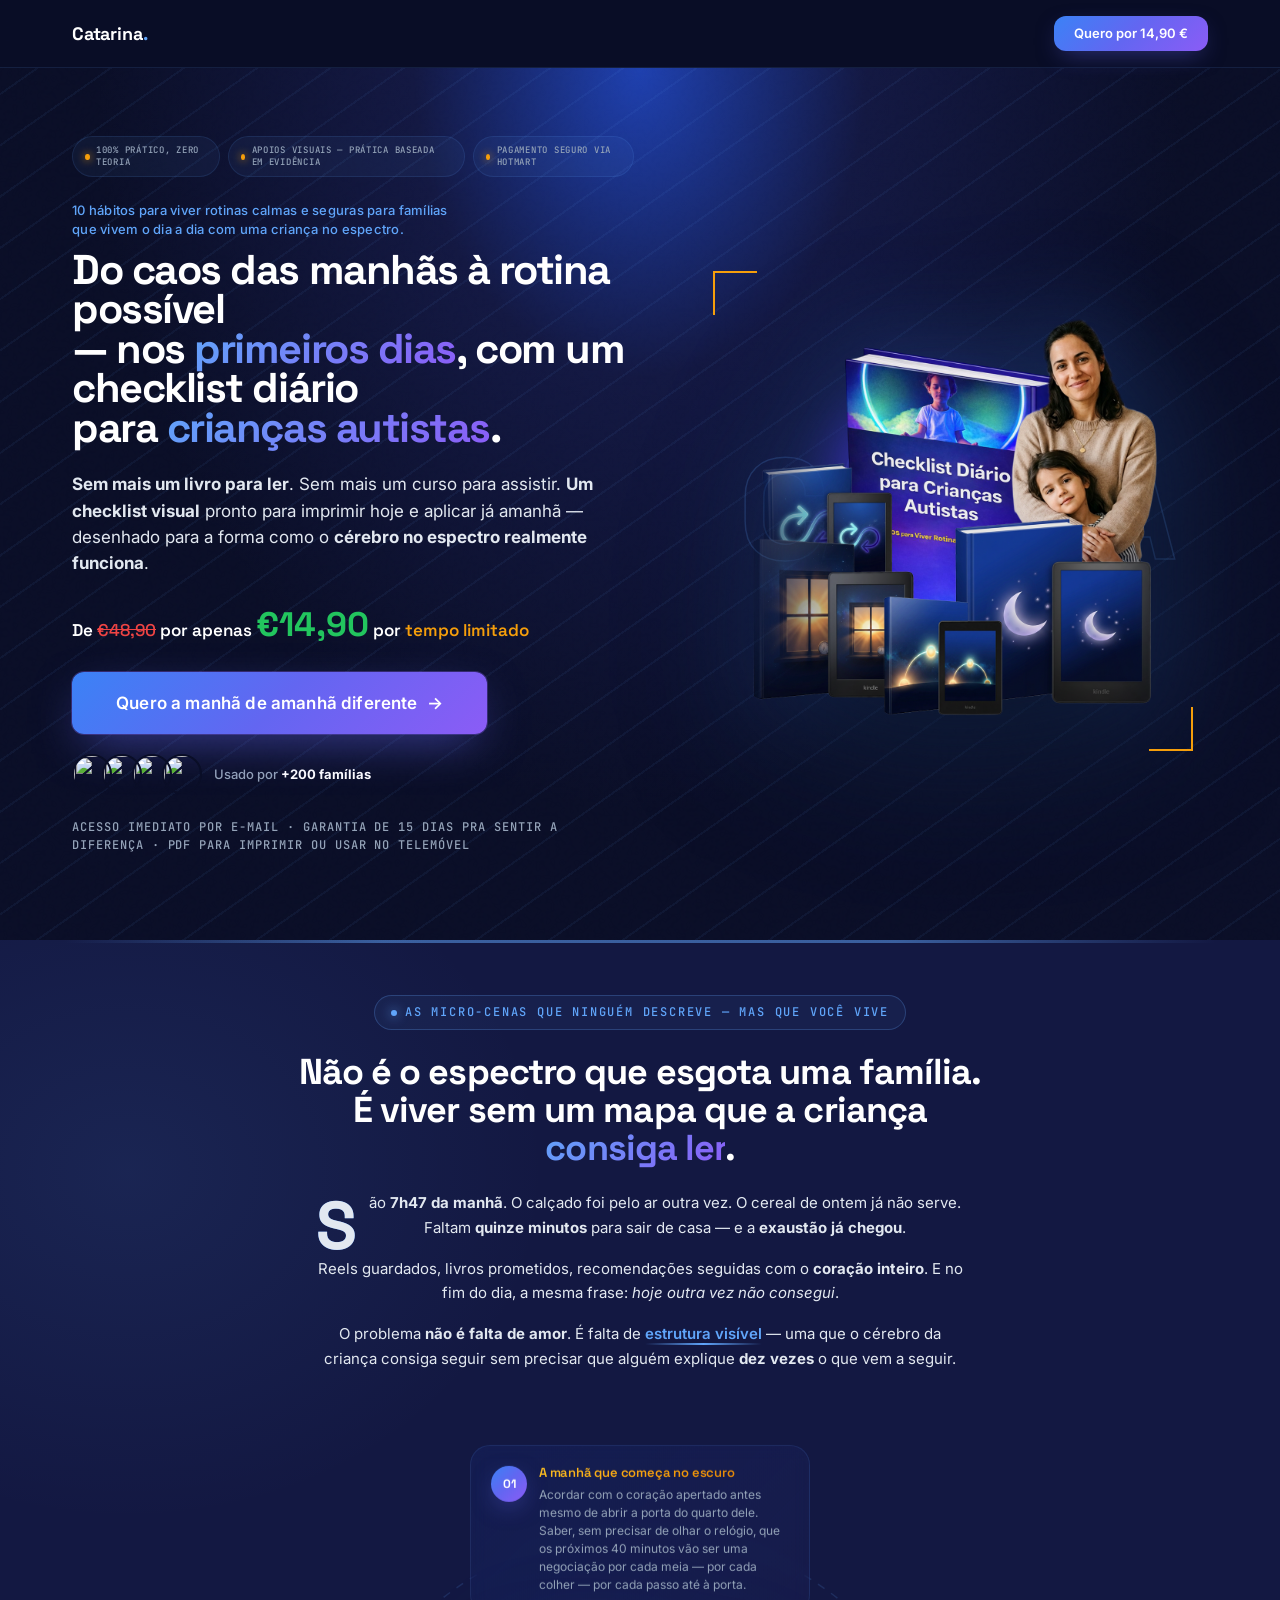
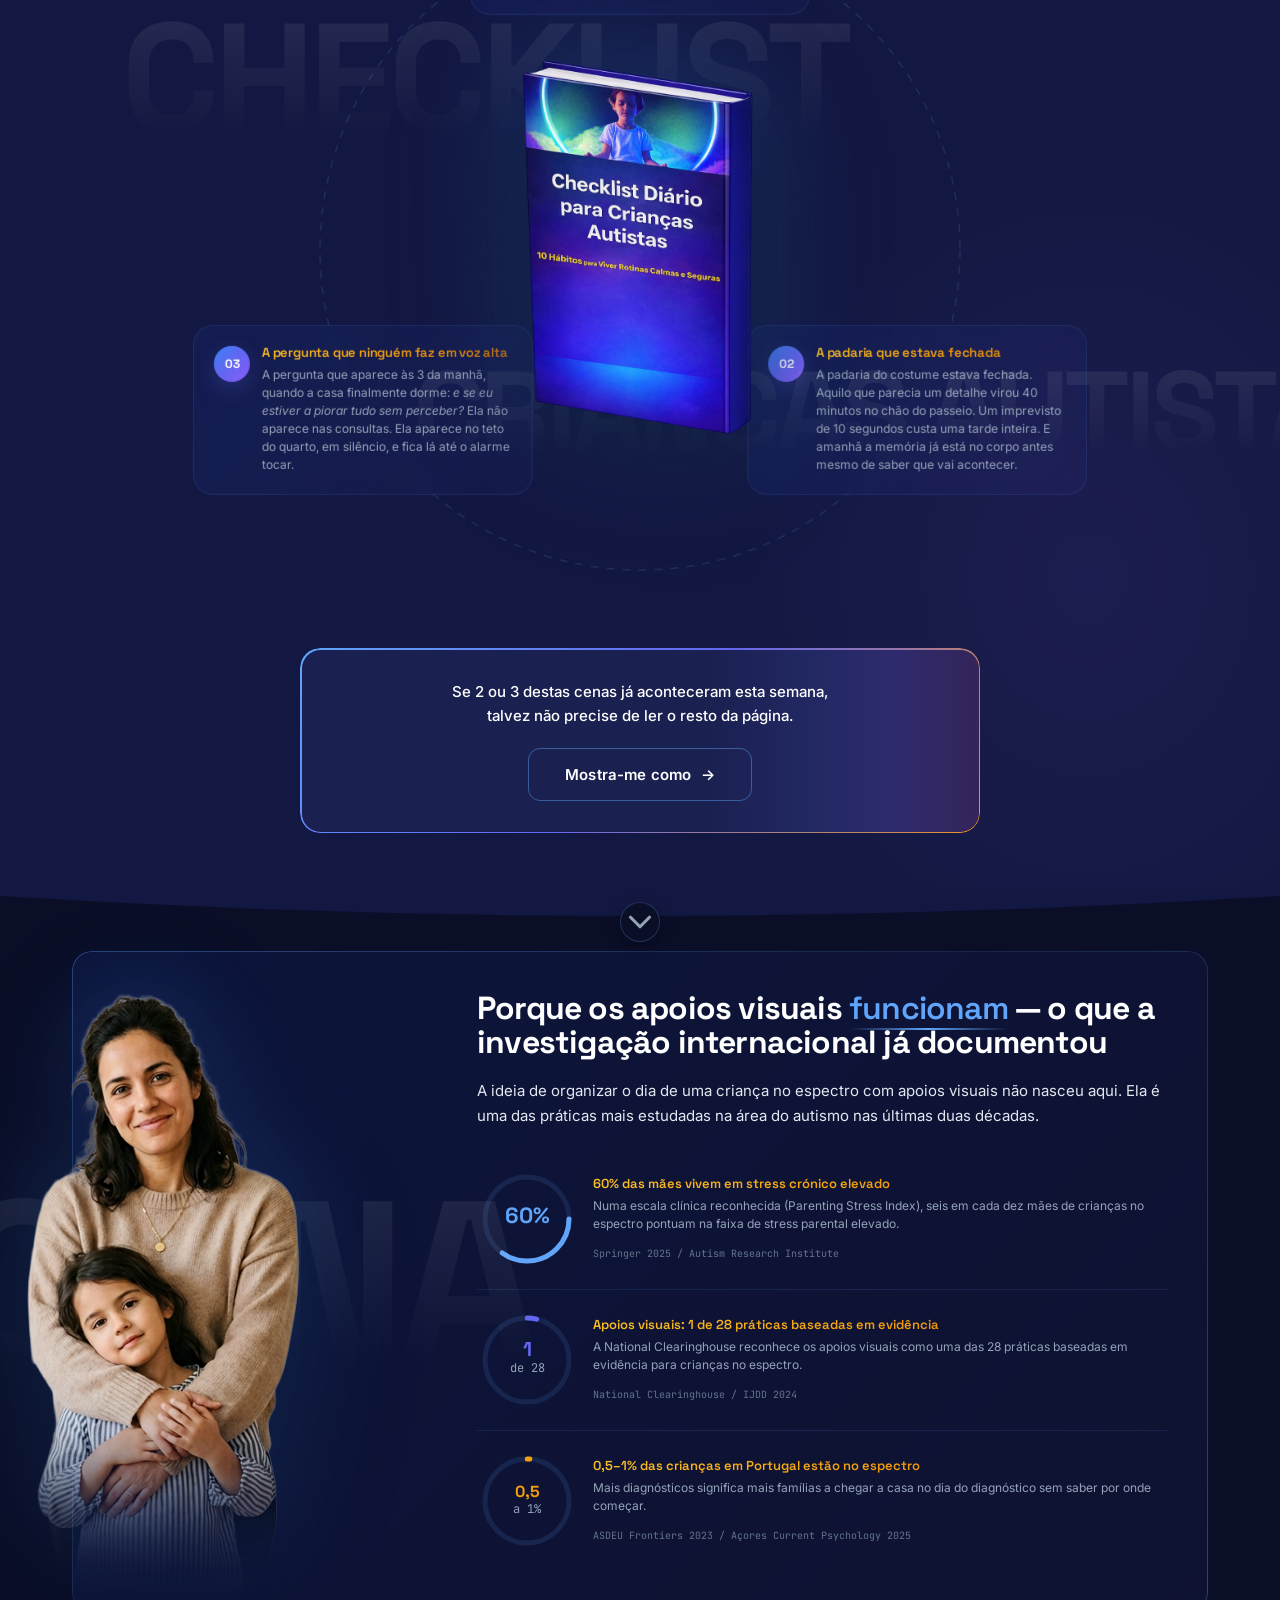
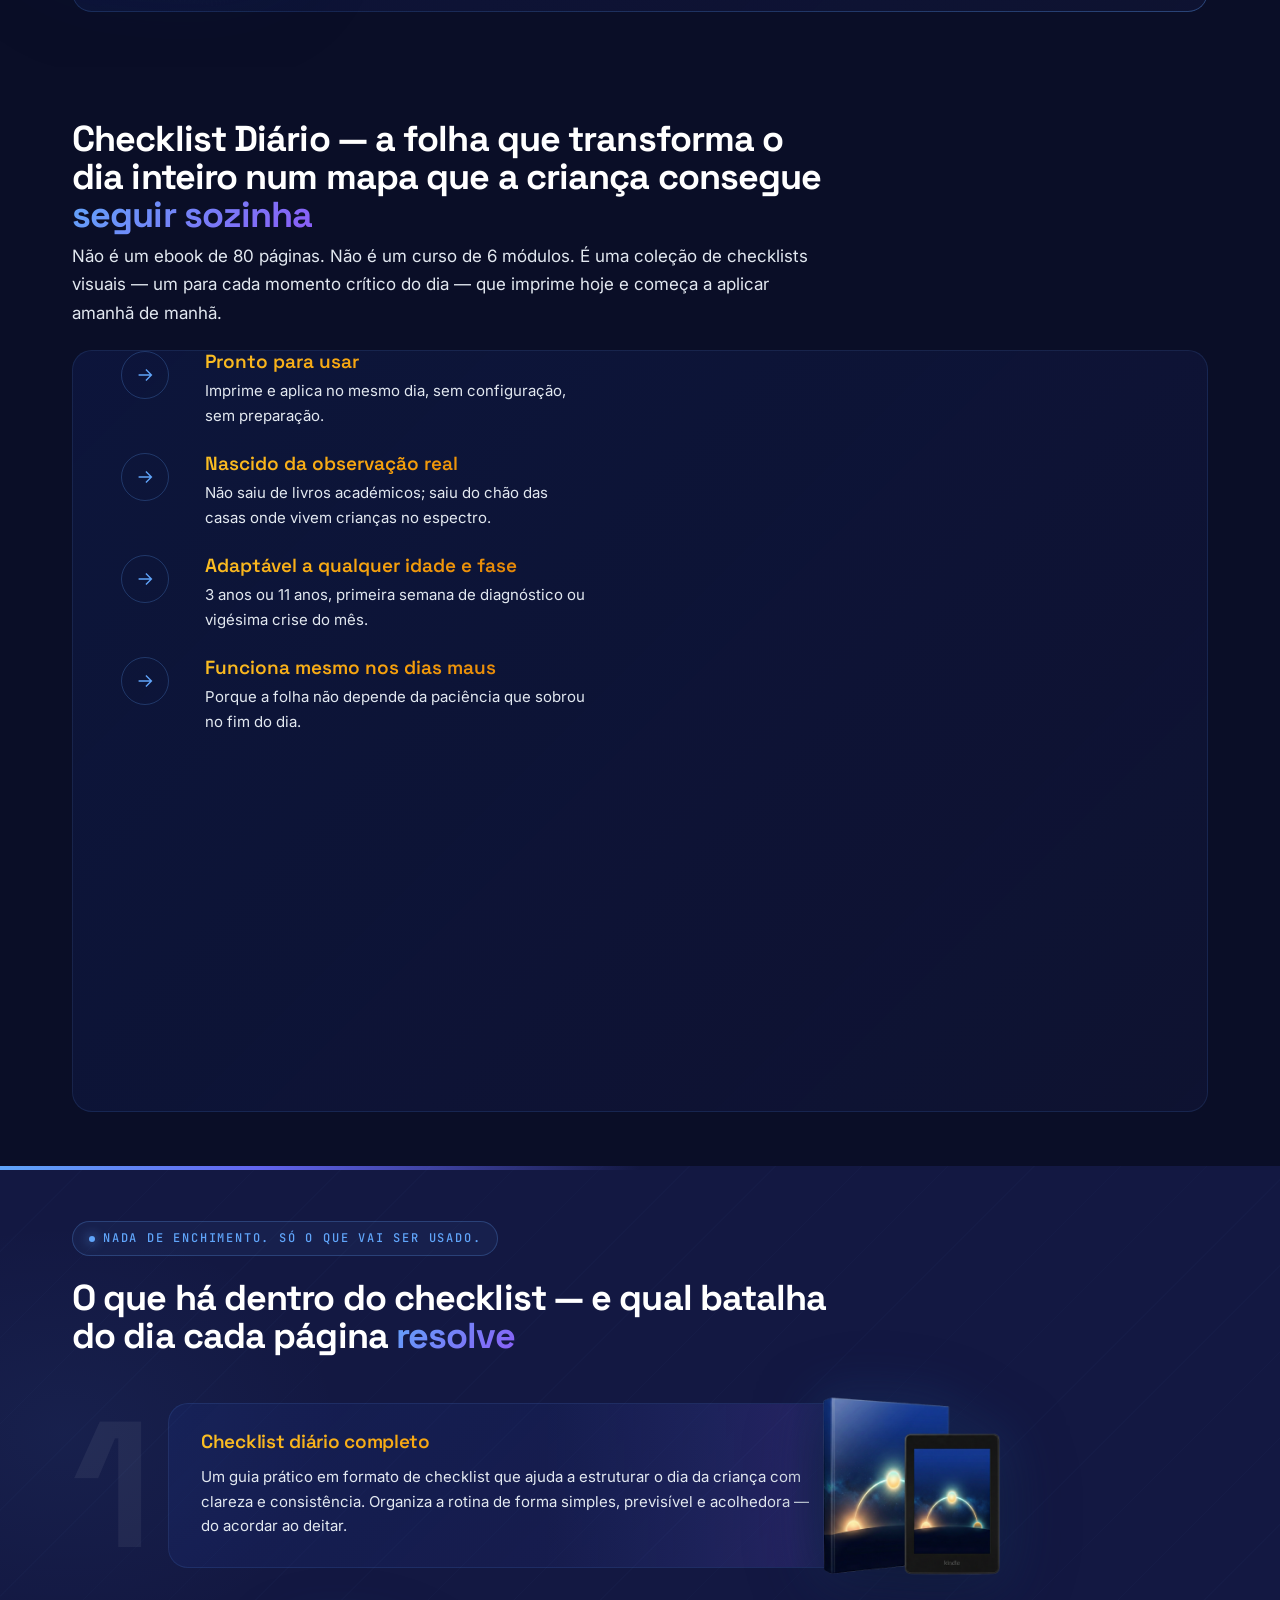
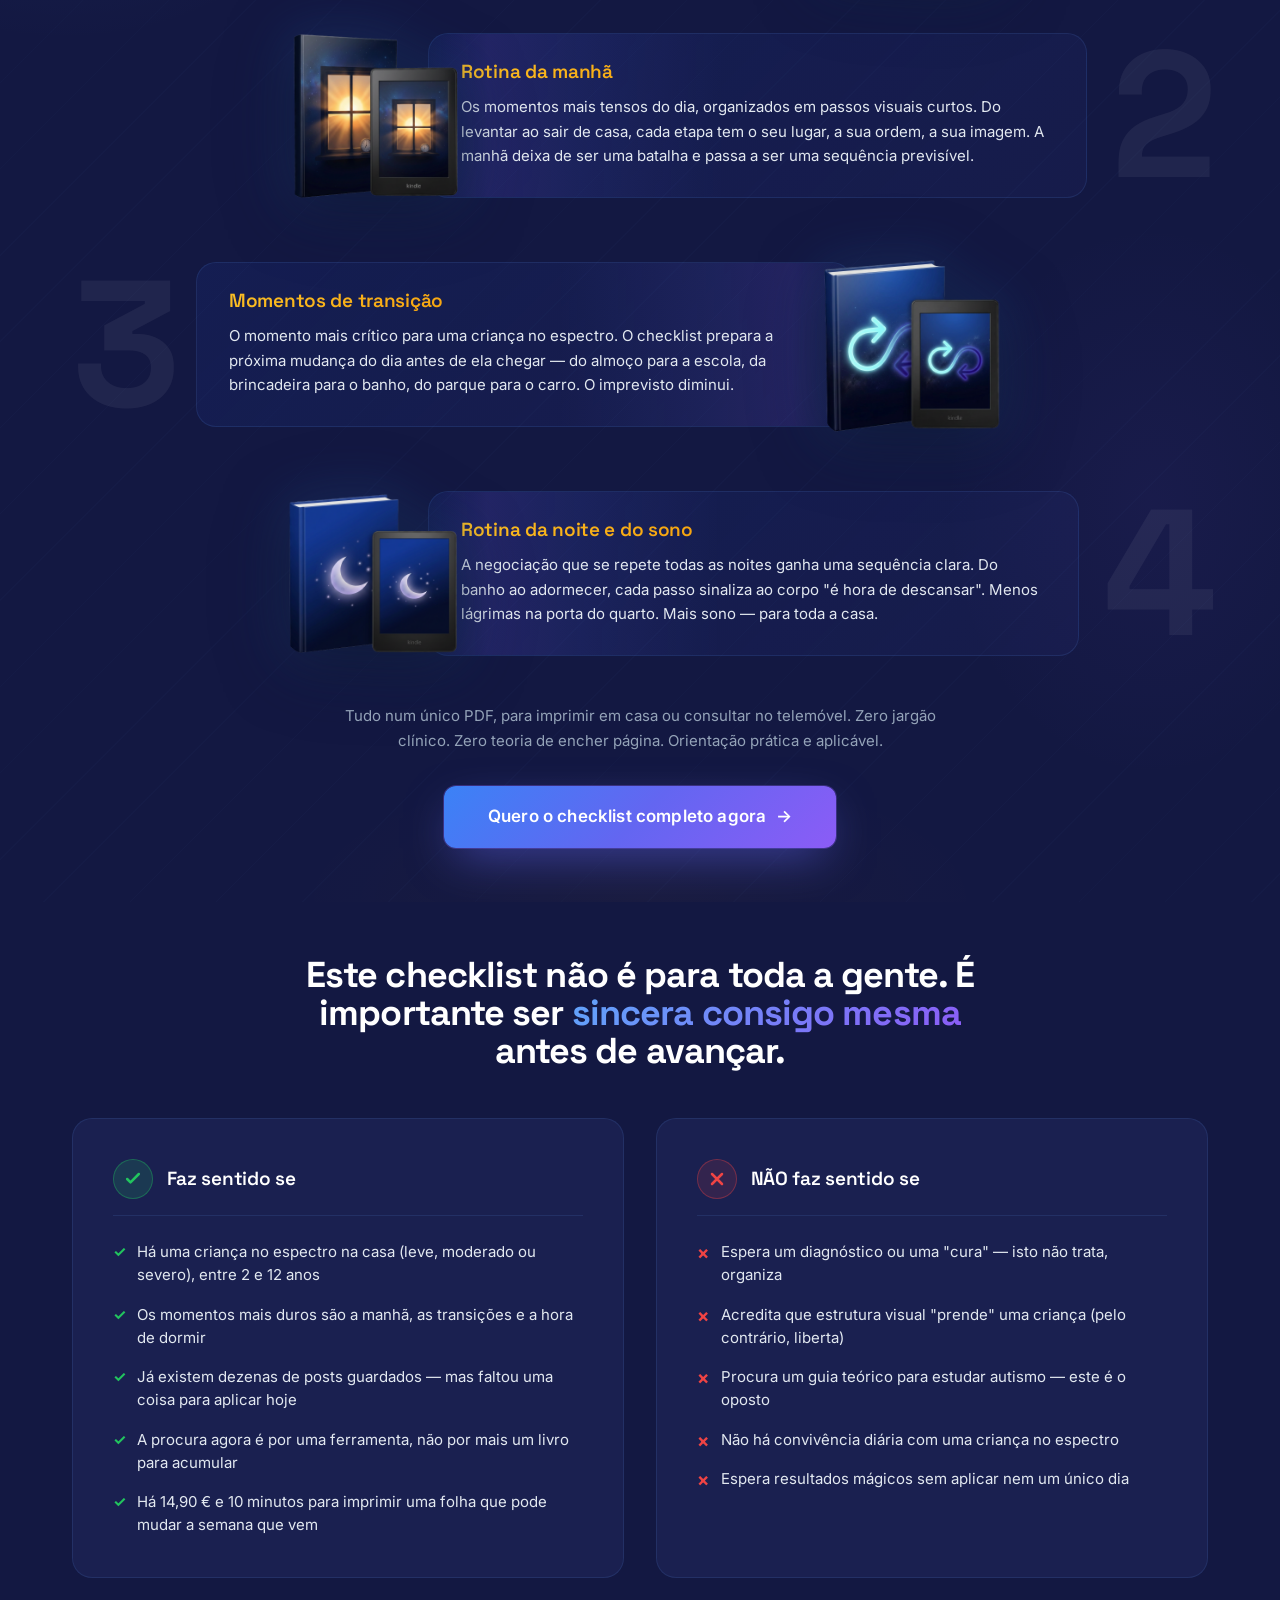
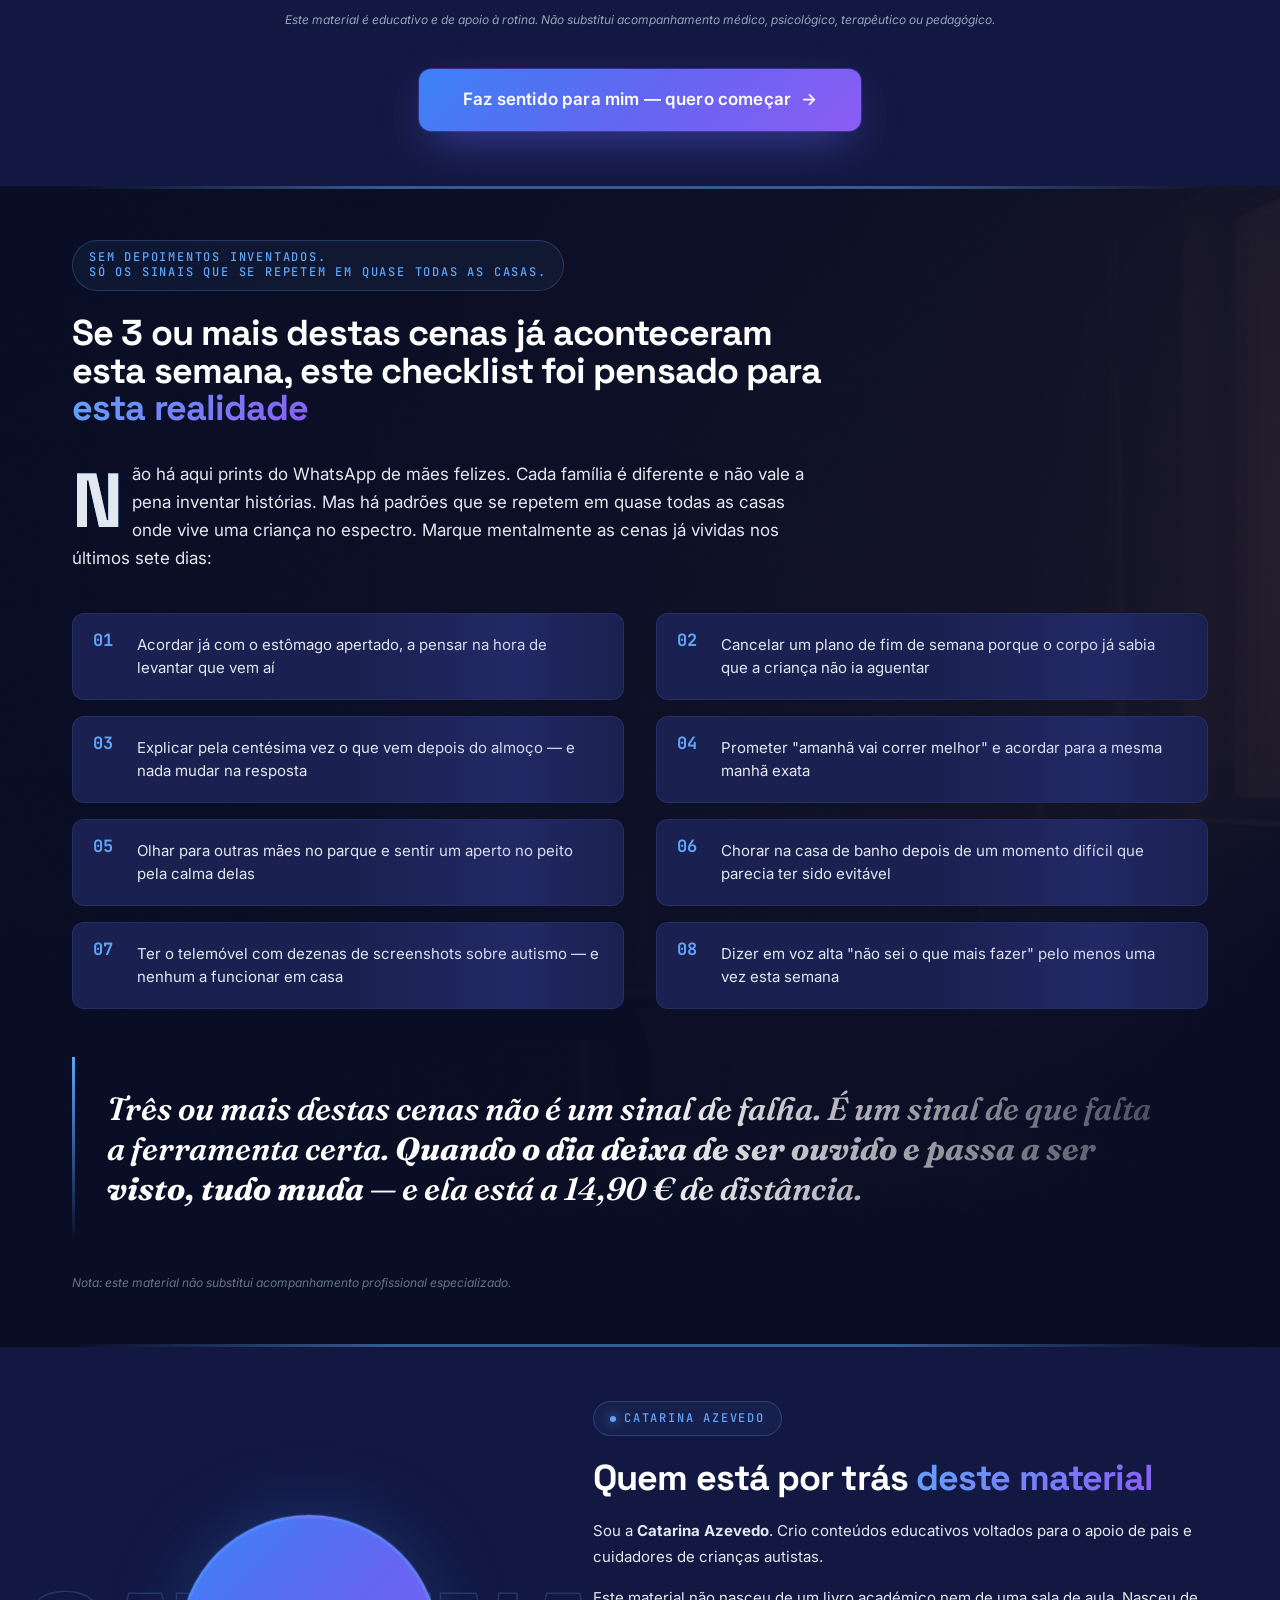
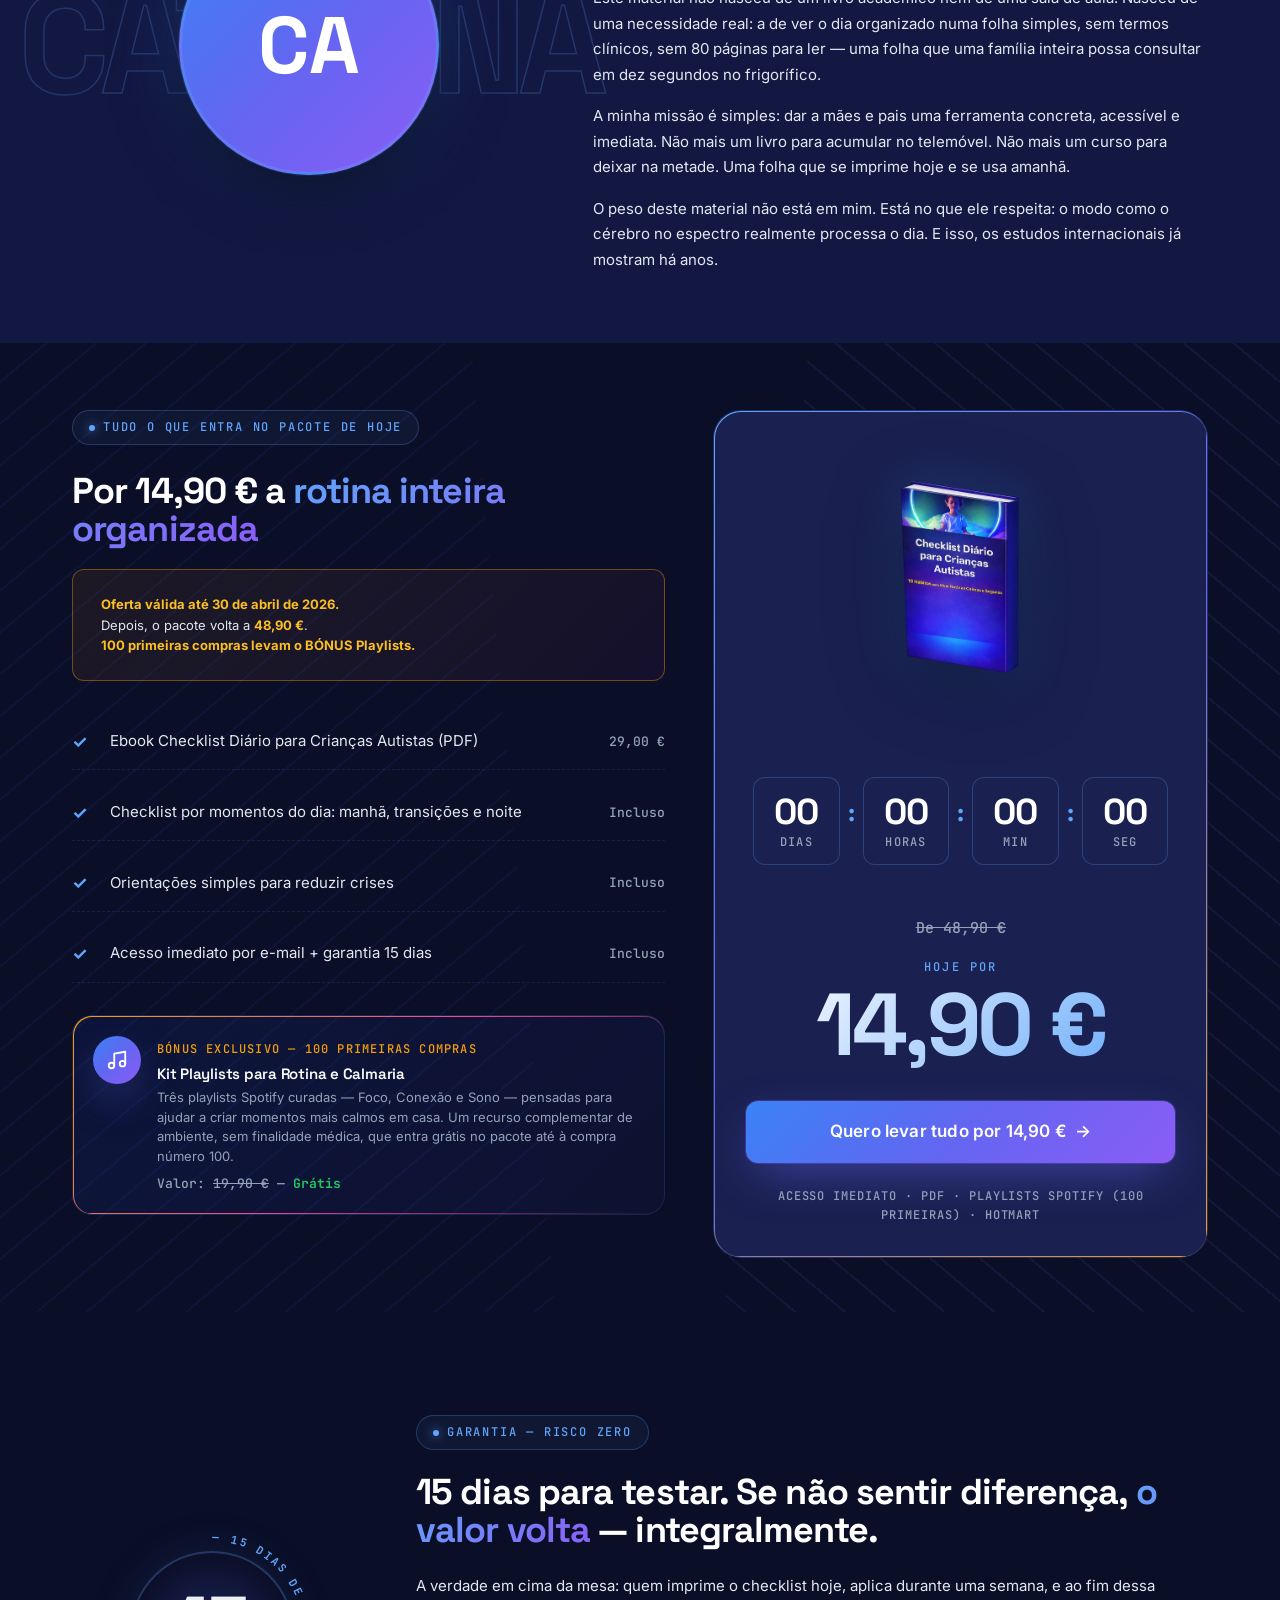
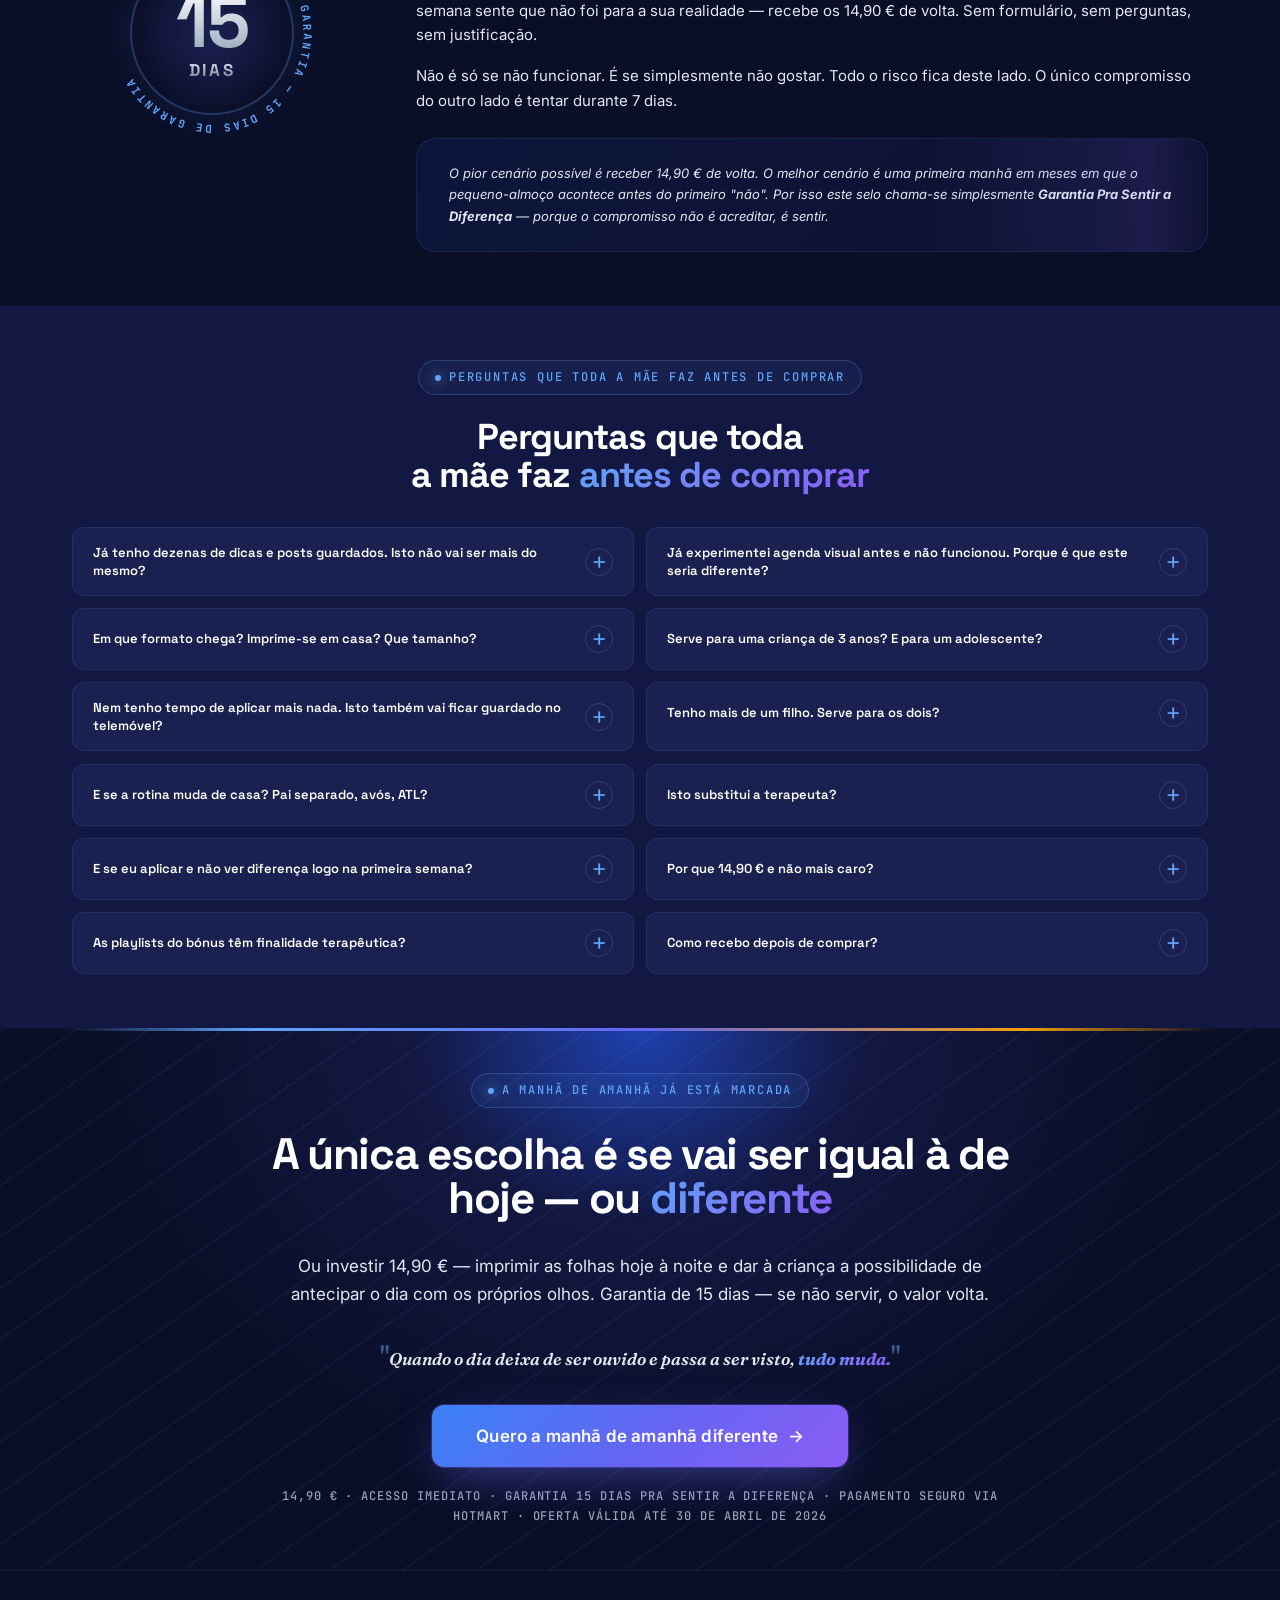
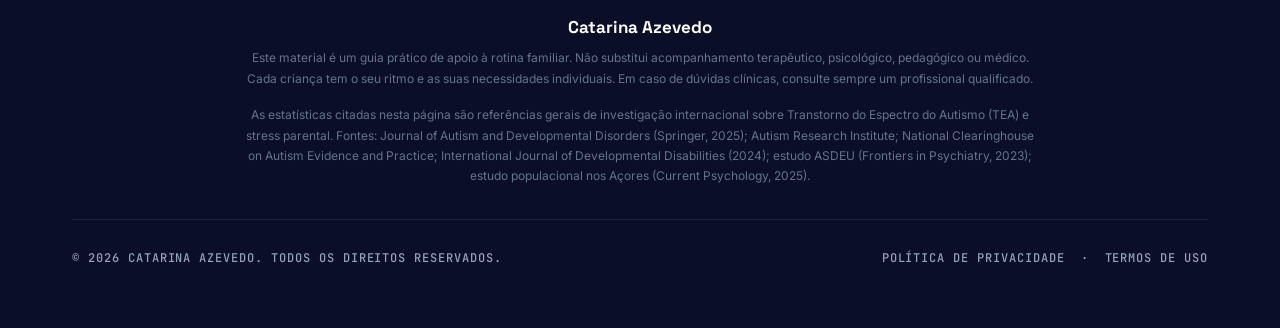
==== index.html @ 3da403d4 "fix: revert bg on hero/offer, replace hero image with backgroundfundo" ====
<!DOCTYPE html>
<html lang="pt-PT">
<head>
<meta charset="UTF-8">
<meta name="viewport" content="width=device-width, initial-scale=1.0">
<title>Checklist Diário para Crianças Autistas — Catarina Azevedo</title>
<meta name="description" content="Do caos das manhãs à rotina possível — em 7 dias, com uma folha impressa. Checklist visual pronto para imprimir, pensado para a forma como o cérebro no espectro realmente funciona.">
<meta name="theme-color" content="#0A0E27">

<!-- Open Graph -->
<meta property="og:type" content="product">
<meta property="og:site_name" content="Catarina Azevedo">
<meta property="og:title" content="Checklist Diário para Crianças Autistas">
<meta property="og:description" content="Do caos das manhãs à rotina possível — em 7 dias, com uma folha impressa.">
<meta property="og:locale" content="pt_PT">
<meta property="og:image" content="https://contatoeltonmiranda-code.github.io/laura-checklist-autistas-preview/assets/og.png">
<meta name="twitter:card" content="summary_large_image">

<!-- Favicon SVG inline -->
<link rel="icon" href="data:image/svg+xml,%3Csvg xmlns='http://www.w3.org/2000/svg' viewBox='0 0 32 32'%3E%3Crect width='32' height='32' rx='7' fill='%230A0E27'/%3E%3Cpath d='M9 16.5l4 4 10-10' stroke='%2360A5FA' stroke-width='2.4' fill='none' stroke-linecap='round' stroke-linejoin='round'/%3E%3C/svg%3E">

<link rel="preconnect" href="https://fonts.googleapis.com">
<link rel="preconnect" href="https://fonts.gstatic.com" crossorigin>
<link rel="stylesheet" href="assets/styles.css">
</head>
<body>

<!-- ============ NAV ============ -->
<nav class="nav">
  <div class="container nav__inner">
    <a href="#top" class="nav__brand">Catarina<span>.</span></a>
    <a href="#oferta" class="nav__cta">Quero por 14,90 €</a>
  </div>
</nav>

<main id="top">

<!-- ============ 1. HERO ============ -->
<header class="section section--hero hero">
  <div class="container hero__inner">
    <div class="hero__copy reveal">
      <div class="hero__badges">
        <span class="hero__badge">100% prático, zero teoria</span>
        <span class="hero__badge">Apoios visuais — prática baseada em evidência</span>
        <span class="hero__badge">Pagamento seguro via Hotmart</span>
      </div>
      <p class="hero__prehead">10 hábitos para viver rotinas calmas e seguras para famílias<br> que vivem o dia a dia com uma criança no espectro.</p>
      <h1>
        Do caos das manhãs à rotina possível<br class="br-desktop">— nos <span class="accent">primeiros dias</span>, com um checklist diário<br class="br-desktop">para <span class="accent">crianças autistas</span>.
      </h1>
      <p class="hero__sub">
        <strong>Sem mais um livro para ler</strong>. Sem mais um curso para assistir. <strong>Um checklist visual</strong> pronto para imprimir hoje e aplicar já amanhã — desenhado para a forma como o <strong>cérebro no espectro realmente funciona</strong>.
      </p>
      <p class="hero__offer">De <span class="price-old">€48,90</span> por apenas <span class="price-new">€14,90</span> por <span class="price-limited">tempo limitado</span></p>
      <div class="hero__cta-row">
        <a href="#oferta" class="btn btn-primary btn-lg is-pulsing" data-pulse>
          Quero a manhã de amanhã diferente
          <span class="btn-arrow" aria-hidden="true">→</span>
        </a>
        <div class="hero__social-proof">
          <div class="avatar-stack">
            <img src="https://randomuser.me/api/portraits/women/44.jpg" alt="" class="avatar-stack__img">
            <img src="https://randomuser.me/api/portraits/women/68.jpg" alt="" class="avatar-stack__img">
            <img src="https://randomuser.me/api/portraits/women/33.jpg" alt="" class="avatar-stack__img">
            <img src="https://randomuser.me/api/portraits/women/90.jpg" alt="" class="avatar-stack__img">
          </div>
          <span class="hero__social-text">Usado por <strong>+200 famílias</strong></span>
        </div>
      </div>
      <p class="hero__micro">
        Acesso imediato por e-mail · Garantia de 15 dias pra sentir a diferença · PDF para imprimir ou usar no telemóvel
      </p>
    </div>

    <div class="hero__visual reveal" aria-hidden="false">
      <div class="hero__layered">CALMA</div>
      <div class="hero__mockup-wrap">
        <img src="assets/images/backgroundfundo.png" alt="" class="hero__mockup" loading="eager" decoding="async">
      </div>
    </div>
  </div>
</header>

<!-- ============ 2. DOR — CUSTO INVISÍVEL ============ -->
<section class="section section--alt section--with-divider" id="dor">
  <div class="container" style="position: relative; z-index: 1;">
    <div class="section-head section-head--center reveal">
      <span class="eyebrow">As micro-cenas que ninguém descreve — mas que você vive</span>
      <h2>Não é o espectro que esgota uma família. É viver sem um mapa que a criança <span class="accent-grad">consiga ler</span>.</h2>
    </div>

    <div class="reveal dropcap" style="max-width: 72ch; margin: 0 auto 2.5rem; text-align: center;">
      <p>São <strong>7h47 da manhã</strong>. O calçado foi pelo ar outra vez. O cereal de ontem já não serve. Faltam <strong>quinze minutos</strong> para sair de casa — e a <strong>exaustão já chegou</strong>.</p>
      <p>Reels guardados, livros prometidos, recomendações seguidas com o <strong>coração inteiro</strong>. E no fim do dia, a mesma frase: <em>hoje outra vez não consegui</em>.</p>
      <p>O problema <strong>não é falta de amor</strong>. É falta de <span class="highlight">estrutura visível</span> — uma que o cérebro da criança consiga seguir sem precisar que alguém explique <strong>dez vezes</strong> o que vem a seguir.</p>
    </div>

    <!-- Layout orbital animado: ebook central + cards girando -->
    <div class="orbit-scene">
      <div class="orbit-scene__center">
        <span class="orbit-scene__bg-word orbit-scene__bg-word--top" aria-hidden="true">CHECKLIST</span>
        <span class="orbit-scene__bg-word orbit-scene__bg-word--bottom" aria-hidden="true">CRIANÇAS AUTISTAS</span>
        <img src="assets/images/ebook-mockup.png" alt="Checklist Diário para Crianças Autistas" class="orbit-scene__mockup" loading="lazy">
      </div>
      <svg class="orbit-scene__ring" viewBox="0 0 700 700" fill="none" aria-hidden="true">
        <circle cx="350" cy="350" r="320" stroke="rgba(96,165,250,0.15)" stroke-width="1.5" stroke-dasharray="8 8"/>
      </svg>
      <div class="orbit-scene__track">
        <div class="orbit-scene__card" style="--angle: 0deg;">
          <div class="orbit-scene__card-inner">
            <div class="orbital__icon">01</div>
            <div class="orbital__text">
              <h3>A manhã que começa no escuro</h3>
              <p>Acordar com o coração apertado antes mesmo de abrir a porta do quarto dele. Saber, sem precisar de olhar o relógio, que os próximos 40 minutos vão ser uma negociação por cada meia — por cada colher — por cada passo até à porta.</p>
            </div>
          </div>
        </div>
        <div class="orbit-scene__card" style="--angle: 120deg;">
          <div class="orbit-scene__card-inner">
            <div class="orbital__icon">02</div>
            <div class="orbital__text">
              <h3>A padaria que estava fechada</h3>
              <p>A padaria do costume estava fechada. Aquilo que parecia um detalhe virou 40 minutos no chão do passeio. Um imprevisto de 10 segundos custa uma tarde inteira. E amanhã a memória já está no corpo antes mesmo de saber que vai acontecer.</p>
            </div>
          </div>
        </div>
        <div class="orbit-scene__card" style="--angle: 240deg;">
          <div class="orbit-scene__card-inner">
            <div class="orbital__icon">03</div>
            <div class="orbital__text">
              <h3>A pergunta que ninguém faz em voz alta</h3>
              <p>A pergunta que aparece às 3 da manhã, quando a casa finalmente dorme: <em>e se eu estiver a piorar tudo sem perceber?</em> Ela não aparece nas consultas. Ela aparece no teto do quarto, em silêncio, e fica lá até o alarme tocar.</p>
            </div>
          </div>
        </div>
      </div>
    </div>

    <!-- Micro-CTA de compromisso -->
    <div class="micro-cta reveal">
      <p>Se 2 ou 3 destas cenas já aconteceram esta semana,<br>talvez não precise de ler o resto da página.</p>
      <a href="#oferta" class="btn btn-secondary">
        Mostra-me como
        <span class="btn-arrow" aria-hidden="true">→</span>
      </a>
    </div>
  </div>
</section>

<!-- ============ 3. MECANISMO ============ -->
<section class="section section--wave-top" id="mecanismo">
  <div class="wave-separator" aria-hidden="true">
    <svg viewBox="0 0 1440 50" preserveAspectRatio="none"><path d="M0 0h1440v10Q720 50 0 10z" fill="var(--bg-secondary)"/></svg>
    <span class="wave-chevron">
      <svg width="18" height="18" viewBox="0 0 24 24" fill="none" stroke="currentColor" stroke-width="2" stroke-linecap="round" stroke-linejoin="round"><path d="M6 9l6 6 6-6"/></svg>
    </span>
  </div>
  <div class="container">
    <div class="mec-card reveal">
      <div class="mec-card__visual">
        <div class="mec-card__layered">ROTINA</div>
        <img src="assets/images/hero-family.png" alt="Mãe abraçando filha — famílias que vivem com uma criança no espectro" class="mec-card__img" loading="lazy">
      </div>
      <div class="mec-card__text">
        <h2>Porque os apoios visuais <span class="highlight">funcionam</span> — o que a investigação internacional já documentou</h2>
        <p>A ideia de organizar o dia de uma criança no espectro com apoios visuais não nasceu aqui. Ela é uma das práticas mais estudadas na área do autismo nas últimas duas décadas.</p>
        <div class="mec-card__items">
          <div class="mec-card__item">
            <div class="mec-chart-icon" aria-hidden="true">
              <svg viewBox="0 0 100 100" width="100" height="100">
                <circle cx="50" cy="50" r="42" stroke="rgba(96,165,250,0.12)" stroke-width="5" fill="none"/>
                <circle cx="50" cy="50" r="42" stroke="var(--cyan-glow)" stroke-width="5" fill="none" stroke-dasharray="158.3 263.9" stroke-dashoffset="66" stroke-linecap="round"/>
                <text x="50" y="54" text-anchor="middle" fill="var(--cyan-glow)" font-size="22" font-weight="700" font-family="var(--font-display)">60%</text>
              </svg>
            </div>
            <div><h4>60% das mães vivem em stress crónico elevado</h4><p>Numa escala clínica reconhecida (Parenting Stress Index), seis em cada dez mães de crianças no espectro pontuam na faixa de stress parental elevado.</p><cite>Springer 2025 / Autism Research Institute</cite></div>
          </div>
          <div class="mec-card__item">
            <div class="mec-chart-icon" aria-hidden="true">
              <svg viewBox="0 0 100 100" width="100" height="100">
                <circle cx="50" cy="50" r="42" stroke="rgba(96,165,250,0.12)" stroke-width="5" fill="none"/>
                <circle cx="50" cy="50" r="42" stroke="var(--indigo-glow)" stroke-width="5" fill="none" stroke-dasharray="9.4 254.5" stroke-dashoffset="66" stroke-linecap="round"/>
                <text x="50" y="46" text-anchor="middle" fill="var(--indigo-glow)" font-size="20" font-weight="700" font-family="var(--font-display)">1</text>
                <text x="50" y="62" text-anchor="middle" fill="var(--text-muted)" font-size="12" font-family="var(--font-mono)">de 28</text>
              </svg>
            </div>
            <div><h4>Apoios visuais: 1 de 28 práticas baseadas em evidência</h4><p>A National Clearinghouse reconhece os apoios visuais como uma das 28 práticas baseadas em evidência para crianças no espectro.</p><cite>National Clearinghouse / IJDD 2024</cite></div>
          </div>
          <div class="mec-card__item">
            <div class="mec-chart-icon" aria-hidden="true">
              <svg viewBox="0 0 100 100" width="100" height="100">
                <circle cx="50" cy="50" r="42" stroke="rgba(96,165,250,0.12)" stroke-width="5" fill="none"/>
                <circle cx="50" cy="50" r="42" stroke="var(--gold)" stroke-width="5" fill="none" stroke-dasharray="2.6 261.3" stroke-dashoffset="66" stroke-linecap="round"/>
                <text x="50" y="46" text-anchor="middle" fill="var(--gold)" font-size="16" font-weight="700" font-family="var(--font-display)">0,5</text>
                <text x="50" y="62" text-anchor="middle" fill="var(--text-muted)" font-size="12" font-family="var(--font-mono)">a 1%</text>
              </svg>
            </div>
            <div><h4>0,5–1% das crianças em Portugal estão no espectro</h4><p>Mais diagnósticos significa mais famílias a chegar a casa no dia do diagnóstico sem saber por onde começar.</p><cite>ASDEU Frontiers 2023 / Açores Current Psychology 2025</cite></div>
          </div>
        </div>
      </div>
    </div>
  </div>
</section>


<!-- ============ 4. PRODUTO ============ -->
<section class="section section--produto-compact" id="produto">
  <div class="container">
    <div class="section-head reveal" style="margin-bottom: 0; padding-bottom: 0;">
      <h2>Checklist Diário — a folha que transforma o dia inteiro num mapa que a criança consegue <span class="accent-grad">seguir sozinha</span></h2>
      <p style="margin-bottom: 0;">Não é um ebook de 80 páginas. Não é um curso de 6 módulos. É uma coleção de checklists visuais — um para cada momento crítico do dia — que imprime hoje e começa a aplicar amanhã de manhã.</p>
    </div>

    <div class="product__grid product__grid--reversed" style="margin-top: 0; padding-top: 0;">
      <div class="product__body reveal" style="padding-top: 0;">

        <ul class="product__pillars" style="margin-top: 0; padding-top: 0;">
          <li class="pillar">
            <span class="pillar-icon" aria-hidden="true">
              <svg viewBox="0 0 24 24" fill="none" stroke="currentColor" stroke-width="1.5"><path d="M5 12h14M13 6l6 6-6 6"/></svg>
            </span>
            <div>
              <h4>Pronto para usar</h4>
              <p>Imprime e aplica no mesmo dia, sem configuração, sem preparação.</p>
            </div>
          </li>
          <li class="pillar">
            <span class="pillar-icon" aria-hidden="true">
              <svg viewBox="0 0 24 24" fill="none" stroke="currentColor" stroke-width="1.5"><path d="M5 12h14M13 6l6 6-6 6"/></svg>
            </span>
            <div>
              <h4>Nascido da observação real</h4>
              <p>Não saiu de livros académicos; saiu do chão das casas onde vivem crianças no espectro.</p>
            </div>
          </li>
          <li class="pillar">
            <span class="pillar-icon" aria-hidden="true">
              <svg viewBox="0 0 24 24" fill="none" stroke="currentColor" stroke-width="1.5"><path d="M5 12h14M13 6l6 6-6 6"/></svg>
            </span>
            <div>
              <h4>Adaptável a qualquer idade e fase</h4>
              <p>3 anos ou 11 anos, primeira semana de diagnóstico ou vigésima crise do mês.</p>
            </div>
          </li>
          <li class="pillar">
            <span class="pillar-icon" aria-hidden="true">
              <svg viewBox="0 0 24 24" fill="none" stroke="currentColor" stroke-width="1.5"><path d="M5 12h14M13 6l6 6-6 6"/></svg>
            </span>
            <div>
              <h4>Funciona mesmo nos dias maus</h4>
              <p>Porque a folha não depende da paciência que sobrou no fim do dia.</p>
            </div>
          </li>
        </ul>
      </div>

      <div class="product__visual product__visual--clean reveal">
        <img src="assets/images/product-child.png" alt="Criança seguindo o checklist visual no frigorífico" loading="lazy" decoding="async">
      </div>
    </div>
  </div>
</section>

<!-- ============ 5. POR DENTRO DO CHECKLIST ============ -->
<section class="section section--alt section--border-left section--abstract-bg" id="conteudo">
  <div class="container" style="position: relative; z-index: 1;">
    <div class="section-head reveal">
      <span class="eyebrow">Nada de enchimento. Só o que vai ser usado.</span>
      <h2>O que há dentro do checklist — e qual batalha do dia cada página <span class="accent-grad">resolve</span></h2>
    </div>

    <div class="zigzag">
      <article class="zigzag__row zigzag__row--odd reveal">
        <span class="zigzag__num">1</span>
        <div class="zigzag__card zigzag__card--grad-right">
          <div class="zigzag__card-text">
            <h3>Checklist diário completo</h3>
            <p>Um guia prático em formato de checklist que ajuda a estruturar o dia da criança com clareza e consistência. Organiza a rotina de forma simples, previsível e acolhedora — do acordar ao deitar.</p>
          </div>
          <img src="assets/images/cover-dia.png" alt="" class="zigzag__ebook zigzag__ebook--right" loading="lazy" aria-hidden="true">
        </div>
      </article>

      <article class="zigzag__row zigzag__row--even reveal">
        <span class="zigzag__num">2</span>
        <div class="zigzag__card zigzag__card--grad-left">
          <img src="assets/images/cover-manha.png" alt="" class="zigzag__ebook zigzag__ebook--left" loading="lazy" aria-hidden="true">
          <div class="zigzag__card-text">
            <h3>Rotina da manhã</h3>
            <p>Os momentos mais tensos do dia, organizados em passos visuais curtos. Do levantar ao sair de casa, cada etapa tem o seu lugar, a sua ordem, a sua imagem. A manhã deixa de ser uma batalha e passa a ser uma sequência previsível.</p>
          </div>
        </div>
      </article>

      <article class="zigzag__row zigzag__row--odd reveal">
        <span class="zigzag__num">3</span>
        <div class="zigzag__card zigzag__card--grad-right">
          <div class="zigzag__card-text">
            <h3>Momentos de transição</h3>
            <p>O momento mais crítico para uma criança no espectro. O checklist prepara a próxima mudança do dia antes de ela chegar — do almoço para a escola, da brincadeira para o banho, do parque para o carro. O imprevisto diminui.</p>
          </div>
          <img src="assets/images/cover-transicoes.png" alt="" class="zigzag__ebook zigzag__ebook--right" loading="lazy" aria-hidden="true">
        </div>
      </article>

      <article class="zigzag__row zigzag__row--even reveal">
        <span class="zigzag__num">4</span>
        <div class="zigzag__card zigzag__card--grad-left">
          <img src="assets/images/cover-noite.png" alt="" class="zigzag__ebook zigzag__ebook--left" loading="lazy" aria-hidden="true">
          <div class="zigzag__card-text">
            <h3>Rotina da noite e do sono</h3>
            <p>A negociação que se repete todas as noites ganha uma sequência clara. Do banho ao adormecer, cada passo sinaliza ao corpo "é hora de descansar". Menos lágrimas na porta do quarto. Mais sono — para toda a casa.</p>
          </div>
        </div>
      </article>
    </div>

    <div class="inside__footer reveal">
      <p>Tudo num único PDF, para imprimir em casa ou consultar no telemóvel. Zero jargão clínico. Zero teoria de encher página. Orientação prática e aplicável.</p>
      <a href="#oferta" class="btn btn-primary btn-lg">
        Quero o checklist completo agora
        <span class="btn-arrow" aria-hidden="true">→</span>
      </a>
    </div>
  </div>
</section>


<!-- ============ 7. QUALIFICAÇÃO ============ -->
<section class="section section--alt" id="qualificacao">
  <div class="container">
    <div class="section-head section-head--center reveal">
      <h2>Este checklist não é para toda a gente. É importante ser <span class="accent-grad">sincera consigo mesma</span> antes de avançar.</h2>
    </div>

    <div class="qualify-grid">
      <article class="qualify-col qualify-col--yes reveal">
        <div class="qualify-col__head">
          <span class="qualify-col__icon" aria-hidden="true">
            <svg viewBox="0 0 24 24" width="20" height="20" fill="none" stroke="currentColor" stroke-width="3" stroke-linecap="round" stroke-linejoin="round"><path d="M5 12l4 4 10-10"/></svg>
          </span>
          <h3>Faz sentido se</h3>
        </div>
        <ul>
          <li>Há uma criança no espectro na casa (leve, moderado ou severo), entre 2 e 12 anos</li>
          <li>Os momentos mais duros são a manhã, as transições e a hora de dormir</li>
          <li>Já existem dezenas de posts guardados — mas faltou uma coisa para aplicar hoje</li>
          <li>A procura agora é por uma ferramenta, não por mais um livro para acumular</li>
          <li>Há 14,90 € e 10 minutos para imprimir uma folha que pode mudar a semana que vem</li>
        </ul>
      </article>

      <article class="qualify-col qualify-col--no reveal">
        <div class="qualify-col__head">
          <span class="qualify-col__icon" aria-hidden="true">
            <svg viewBox="0 0 24 24" width="20" height="20" fill="none" stroke="currentColor" stroke-width="3" stroke-linecap="round" stroke-linejoin="round"><path d="M6 6l12 12M18 6L6 18"/></svg>
          </span>
          <h3>NÃO faz sentido se</h3>
        </div>
        <ul>
          <li>Espera um diagnóstico ou uma "cura" — isto não trata, organiza</li>
          <li>Acredita que estrutura visual "prende" uma criança (pelo contrário, liberta)</li>
          <li>Procura um guia teórico para estudar autismo — este é o oposto</li>
          <li>Não há convivência diária com uma criança no espectro</li>
          <li>Espera resultados mágicos sem aplicar nem um único dia</li>
        </ul>
      </article>
    </div>

    <p class="qualify__note reveal">Este material é educativo e de apoio à rotina. Não substitui acompanhamento médico, psicológico, terapêutico ou pedagógico.</p>

    <div class="qualify__cta reveal">
      <a href="#oferta" class="btn btn-primary btn-lg">
        Faz sentido para mim — quero começar
        <span class="btn-arrow" aria-hidden="true">→</span>
      </a>
    </div>
  </div>
</section>

<!-- ============ 8. 8 CENAS ============ -->
<section class="section section--border-top-bottom" id="cenas">
  <div class="container">
    <div class="section-head reveal">
      <span class="eyebrow eyebrow--no-dot">Sem depoimentos inventados.<br> Só os sinais que se repetem em quase todas as casas.</span>
      <h2>Se 3 ou mais destas cenas já aconteceram esta semana, este checklist foi pensado para <span class="accent-grad">esta realidade</span></h2>
    </div>

    <p class="scenes__lead reveal dropcap">Não há aqui prints do WhatsApp de mães felizes. Cada família é diferente e não vale a pena inventar histórias. Mas há padrões que se repetem em quase todas as casas onde vive uma criança no espectro. Marque mentalmente as cenas já vividas nos últimos sete dias:</p>

    <ol class="scenes-list reveal">
      <li>Acordar já com o estômago apertado, a pensar na hora de levantar que vem aí</li>
      <li>Cancelar um plano de fim de semana porque o corpo já sabia que a criança não ia aguentar</li>
      <li>Explicar pela centésima vez o que vem depois do almoço — e nada mudar na resposta</li>
      <li>Prometer "amanhã vai correr melhor" e acordar para a mesma manhã exata</li>
      <li>Olhar para outras mães no parque e sentir um aperto no peito pela calma delas</li>
      <li>Chorar na casa de banho depois de um momento difícil que parecia ter sido evitável</li>
      <li>Ter o telemóvel com dezenas de screenshots sobre autismo — e nenhum a funcionar em casa</li>
      <li>Dizer em voz alta "não sei o que mais fazer" pelo menos uma vez esta semana</li>
    </ol>

    <blockquote class="pull-quote reveal" style="margin-top: 3rem;">
      Três ou mais destas cenas não é um sinal de falha. É um sinal de que falta a ferramenta certa. <strong>Quando o dia deixa de ser ouvido e passa a ser visto, tudo muda</strong> — e ela está a 14,90 € de distância.
    </blockquote>

    <p class="scenes__disclaimer reveal">Nota: este material não substitui acompanhamento profissional especializado.</p>
  </div>
</section>

<!-- ============ 9. AUTORIDADE — CATARINA ============ -->
<section class="section section--alt" id="autora">
  <div class="container">
    <div class="author__grid">
      <div class="author__visual reveal">
        <div class="layered-word">CATARINA</div>
        <div class="author__photo" aria-label="Retrato de Catarina Azevedo">CA</div>
      </div>

      <div class="author__body reveal">
        <span class="eyebrow">Catarina Azevedo</span>
        <h2 style="margin-bottom: 1.25rem;">Quem está por trás <span class="accent-grad">deste material</span></h2>
        <p>Sou a <strong>Catarina Azevedo</strong>. Crio conteúdos educativos voltados para o apoio de pais e cuidadores de crianças autistas.</p>
        <p>Este material não nasceu de um livro académico nem de uma sala de aula. Nasceu de uma necessidade real: a de ver o dia organizado numa folha simples, sem termos clínicos, sem 80 páginas para ler — uma folha que uma família inteira possa consultar em dez segundos no frigorífico.</p>
        <p>A minha missão é simples: dar a mães e pais uma ferramenta concreta, acessível e imediata. Não mais um livro para acumular no telemóvel. Não mais um curso para deixar na metade. Uma folha que se imprime hoje e se usa amanhã.</p>
        <p>O peso deste material não está em mim. Está no que ele respeita: o modo como o cérebro no espectro realmente processa o dia. E isso, os estudos internacionais já mostram há anos.</p>
      </div>
    </div>
  </div>
</section>

<!-- ============ 10. OFERTA ============ -->
<section class="section section--offer" id="oferta">
  <div class="container">
    <div class="offer__split reveal">
      <!-- Coluna esquerda: lista -->
      <div class="offer__left">
        <span class="eyebrow">Tudo o que entra no pacote de hoje</span>
        <h2 style="margin-top: 1rem;">Por 14,90 € a <span class="accent-grad">rotina inteira organizada</span></h2>

        <div class="offer__urgency">
          <strong>Oferta válida até 30 de abril de 2026.</strong><br>
          Depois, o pacote volta a <strong>48,90 €</strong>.<br>
          <strong>100 primeiras compras levam o BÓNUS Playlists.</strong>
        </div>

        <ul class="offer__stack">
          <li>Ebook Checklist Diário para Crianças Autistas (PDF) <span class="stack-val">29,00 €</span></li>
          <li>Checklist por momentos do dia: manhã, transições e noite <span class="stack-val">Incluso</span></li>
          <li>Orientações simples para reduzir crises <span class="stack-val">Incluso</span></li>
          <li>Acesso imediato por e-mail + garantia 15 dias <span class="stack-val">Incluso</span></li>
        </ul>

        <!-- Bónus card inline -->
        <div class="offer__bonus-inline">
          <span class="bonus-card__icon" aria-hidden="true">
            <svg viewBox="0 0 24 24" fill="none" stroke="currentColor" stroke-width="2" stroke-linecap="round" stroke-linejoin="round"><path d="M9 18V5l12-2v13"/><circle cx="6" cy="18" r="3"/><circle cx="18" cy="16" r="3"/></svg>
          </span>
          <div>
            <span class="bonus-label">Bónus exclusivo — 100 primeiras compras</span>
            <h3>Kit Playlists para Rotina e Calmaria</h3>
            <p>Três playlists Spotify curadas — Foco, Conexão e Sono — pensadas para ajudar a criar momentos mais calmos em casa. Um recurso complementar de ambiente, sem finalidade médica, que entra grátis no pacote até à compra número 100.</p>
            <p class="offer__bonus-price">Valor: <del>19,90 €</del> — <strong>Grátis</strong></p>
          </div>
        </div>
      </div>

      <!-- Coluna direita: preço + CTA -->
      <div class="offer__right">
        <img src="assets/images/ebook-mockup.png" alt="Checklist Diário para Crianças Autistas" class="offer__right-mockup" loading="lazy">

        <div class="offer__countdown">
          <div class="countdown-timer" id="countdown-timer">
            <div class="countdown-timer__block">
              <span class="countdown-timer__num" id="ct-days">19</span>
              <span class="countdown-timer__label">Dias</span>
            </div>
            <span class="countdown-timer__sep">:</span>
            <div class="countdown-timer__block">
              <span class="countdown-timer__num" id="ct-hours">00</span>
              <span class="countdown-timer__label">Horas</span>
            </div>
            <span class="countdown-timer__sep">:</span>
            <div class="countdown-timer__block">
              <span class="countdown-timer__num" id="ct-mins">00</span>
              <span class="countdown-timer__label">Min</span>
            </div>
            <span class="countdown-timer__sep">:</span>
            <div class="countdown-timer__block">
              <span class="countdown-timer__num" id="ct-secs">00</span>
              <span class="countdown-timer__label">Seg</span>
            </div>
          </div>
        </div>

        <p class="offer__old">De <del>48,90 €</del></p>
        <div class="offer__price">
          <span class="offer__price__label">Hoje por</span>
          <span class="offer__price__big">14,90 €</span>
        </div>

        <a href="#checkout" class="btn btn-primary btn-lg btn-block is-pulsing" data-pulse>
          Quero levar tudo por 14,90 €
          <span class="btn-arrow" aria-hidden="true">→</span>
        </a>

        <p class="offer__micro">
          Acesso imediato · PDF · Playlists Spotify (100 primeiras) · Hotmart
        </p>
      </div>
    </div>

  </div>
</section>

<!-- ============ 11. GARANTIA ============ -->
<section class="section" id="garantia">
  <div class="container">
    <div class="guarantee-grid">
      <div class="reveal">
        <div class="guarantee-stamp">
          <svg class="guarantee-stamp__text" viewBox="0 0 240 240" aria-hidden="true">
            <defs>
              <path id="stamp-circle" d="M120,20 a100,100 0 1,1 -0.01,0"/>
            </defs>
            <text>
              <textPath href="#stamp-circle" startOffset="0%">— 15 DIAS DE GARANTIA — 15 DIAS DE GARANTIA </textPath>
            </text>
          </svg>
          <div class="guarantee-stamp__center">
            <span class="guarantee-stamp__num">15</span>
            <span class="guarantee-stamp__label">DIAS</span>
          </div>
        </div>
      </div>

      <div class="guarantee__body reveal">
        <span class="eyebrow">Garantia — Risco Zero</span>
        <h2>15 dias para testar. Se não sentir diferença, <span class="accent-grad">o valor volta</span> — integralmente.</h2>
        <p>A verdade em cima da mesa: quem imprime o checklist hoje, aplica durante uma semana, e ao fim dessa semana sente que não foi para a sua realidade — recebe os 14,90 € de volta. Sem formulário, sem perguntas, sem justificação.</p>
        <p>Não é só se não funcionar. É se simplesmente não gostar. Todo o risco fica deste lado. O único compromisso do outro lado é tentar durante 7 dias.</p>
        <div class="guarantee__note">
          O pior cenário possível é receber 14,90 € de volta. O melhor cenário é uma primeira manhã em meses em que o pequeno-almoço acontece antes do primeiro "não". Por isso este selo chama-se simplesmente <strong>Garantia Pra Sentir a Diferença</strong> — porque o compromisso não é acreditar, é sentir.
        </div>
      </div>
    </div>
  </div>
</section>

<!-- ============ 12. FAQ ============ -->
<section class="section section--alt" id="faq">
  <div class="container">
    <div class="section-head section-head--center reveal">
      <span class="eyebrow">Perguntas que toda a mãe faz antes de comprar</span>
      <h2>Perguntas que toda<br> a mãe faz <span class="accent-grad">antes de comprar</span></h2>
    </div>

    <div class="faq-list">
      <details class="faq-item reveal">
        <summary>Já tenho dezenas de dicas e posts guardados. Isto não vai ser mais do mesmo?</summary>
        <div class="faq-item__body">
          <p>Não. Os posts guardados são conselhos soltos — este é um sistema pronto. A diferença é que os posts pedem que se monte a rotina do zero; o checklist já entrega a rotina montada, pronta a imprimir e colar. Deixa de existir a arquiteta do dia. Passa a existir apenas a aplicadora.</p>
        </div>
      </details>

      <details class="faq-item reveal">
        <summary>Já experimentei agenda visual antes e não funcionou. Porque é que este seria diferente?</summary>
        <div class="faq-item__body">
          <p>A maior parte das agendas visuais falha por um de três motivos: são genéricas demais (não cobrem o momento certo do dia), obrigam a mãe a construir tudo do zero (e o tempo não existe), ou vivem no telemóvel (onde a criança não as vê). Este checklist foi pensado ao contrário: folhas específicas por momento crítico (manhã, transições, noite, dias difíceis), prontas a imprimir, para viver no frigorífico. A agenda deixa de depender da memória da mãe — passa a depender da parede.</p>
        </div>
      </details>

      <details class="faq-item reveal">
        <summary>Em que formato chega? Imprime-se em casa? Que tamanho?</summary>
        <div class="faq-item__body">
          <p>Chega em PDF por e-mail, pronto para imprimir em qualquer impressora caseira em tamanho A4. Também funciona no telemóvel ou no tablet, caso prefira consultar no ecrã. Não precisa de software especial, não precisa de instalação, não precisa de formação. Abre, imprime, cola no frigorífico.</p>
        </div>
      </details>

      <details class="faq-item reveal">
        <summary>Serve para uma criança de 3 anos? E para um adolescente?</summary>
        <div class="faq-item__body">
          <p>Sim, para ambos os extremos da faixa 2-12. Crianças mais pequenas seguem pelas imagens ao lado de cada passo. Crianças maiores leem os passos diretamente. Não existe uma idade certa para ter uma rotina visível — existe a fase em que cada criança está. Para adolescentes acima dos 12, as secções de transições e rotina noturna continuam a fazer sentido; o checklist pode precisar de adaptação.</p>
        </div>
      </details>

      <details class="faq-item reveal">
        <summary>Nem tenho tempo de aplicar mais nada. Isto também vai ficar guardado no telemóvel?</summary>
        <div class="faq-item__body">
          <p>É exatamente por isso que o formato é folha para imprimir. Uma vez impressa, fica colada no frigorífico ou no quarto. A partir desse momento, não depende mais da memória de ninguém. É o checklist que trabalha.</p>
        </div>
      </details>

      <details class="faq-item reveal">
        <summary>Tenho mais de um filho. Serve para os dois?</summary>
        <div class="faq-item__body">
          <p>Sim. A licença é por família, não por criança — imprime quantas vezes precisar. E há um bónus lateral: o irmão neurotípico também beneficia de ter a rotina à vista, porque a previsibilidade ajuda toda a casa, não só a criança no espectro.</p>
        </div>
      </details>

      <details class="faq-item reveal">
        <summary>E se a rotina muda de casa? Pai separado, avós, ATL?</summary>
        <div class="faq-item__body">
          <p>Imprime as folhas necessárias e entrega uma cópia em cada casa onde a criança passa tempo. A estrutura visual viaja com ela. Essa continuidade entre casas é um dos ganhos mais subestimados deste formato impresso.</p>
        </div>
      </details>

      <details class="faq-item reveal">
        <summary>Isto substitui a terapeuta?</summary>
        <div class="faq-item__body">
          <p>Absolutamente não. Este material é um apoio prático para o dia a dia em casa. Não substitui acompanhamento médico, psicológico, terapêutico ou pedagógico — complementa. O que a terapeuta recomenda ganha muito mais força quando há uma estrutura visual em casa para sustentar.</p>
        </div>
      </details>

      <details class="faq-item reveal">
        <summary>E se eu aplicar e não ver diferença logo na primeira semana?</summary>
        <div class="faq-item__body">
          <p>Há 15 dias de Garantia Pra Sentir a Diferença para devolver e receber o valor de volta. Na prática, os primeiros sinais costumam aparecer nos 2 ou 3 primeiros dias — normalmente uma manhã menos tensa ou uma transição que correu sem choro. Os maiores resultados são cumulativos e vêm com consistência ao longo das semanas.</p>
        </div>
      </details>

      <details class="faq-item reveal">
        <summary>Por que 14,90 € e não mais caro?</summary>
        <div class="faq-item__body">
          <p>Nada em falta. O preço é promocional de lançamento (válido até 30 de abril de 2026) porque o objetivo é chegar a muitas famílias — não fazer barreira. O valor cheio do pacote (48,90 €) é o preço que será praticado a partir de 1 de maio de 2026.</p>
        </div>
      </details>

      <details class="faq-item reveal">
        <summary>As playlists do bónus têm finalidade terapêutica?</summary>
        <div class="faq-item__body">
          <p>Não. São um recurso complementar de ambiente, pensadas para ajudar a criar momentos mais calmos em casa. Não têm finalidade médica nem substituem qualquer tratamento.</p>
        </div>
      </details>

      <details class="faq-item reveal">
        <summary>Como recebo depois de comprar?</summary>
        <div class="faq-item__body">
          <p>Assim que o pagamento é confirmado pela Hotmart, chega ao e-mail o link para download imediato de todos os PDFs e o acesso às playlists. Há tempo para imprimir e começar a usar hoje mesmo.</p>
        </div>
      </details>
    </div>
  </div>
</section>

<!-- ============ 13. CTA FINAL ============ -->
<section class="final-cta final-cta--border-top" id="cta-final">
  <div class="container final-cta__inner reveal">
    <span class="eyebrow">A manhã de amanhã já está marcada</span>
    <h2>A única escolha é se vai ser igual à de hoje — ou <span class="accent-grad">diferente</span></h2>

    <p>Ou investir 14,90 € — imprimir as folhas hoje à noite e dar à criança a possibilidade de antecipar o dia com os próprios olhos. Garantia de 15 dias — se não servir, o valor volta.</p>

    <p class="final-cta__tagline">
      <span class="final-cta__quote-mark">"</span>Quando o dia deixa de ser ouvido e passa a ser visto, <strong>tudo muda.</strong><span class="final-cta__quote-mark">"</span>
    </p>

    <div class="final-cta__cta">
      <a href="#checkout" class="btn btn-primary btn-lg is-pulsing" data-pulse>
        Quero a manhã de amanhã diferente
        <span class="btn-arrow" aria-hidden="true">→</span>
      </a>
      <span class="final-cta__micro">
        14,90 € · Acesso imediato · Garantia 15 dias pra sentir a diferença · Pagamento seguro via Hotmart · Oferta válida até 30 de abril de 2026
      </span>
    </div>
  </div>
</section>

</main>

<!-- ============ FOOTER ============ -->
<footer class="footer">
  <div class="container">
    <div class="footer__grid">
      <div>
        <div class="footer__brand">Catarina Azevedo</div>
        <p class="footer__disclaimer">
          Este material é um guia prático de apoio à rotina familiar. Não substitui acompanhamento terapêutico, psicológico, pedagógico ou médico. Cada criança tem o seu ritmo e as suas necessidades individuais. Em caso de dúvidas clínicas, consulte sempre um profissional qualificado.
        </p>
        <p class="footer__disclaimer" style="margin-top: 1rem;">
          As estatísticas citadas nesta página são referências gerais de investigação internacional sobre Transtorno do Espectro do Autismo (TEA) e stress parental. Fontes: Journal of Autism and Developmental Disorders (Springer, 2025); Autism Research Institute; National Clearinghouse on Autism Evidence and Practice; International Journal of Developmental Disabilities (2024); estudo ASDEU (Frontiers in Psychiatry, 2023); estudo populacional nos Açores (Current Psychology, 2025).
        </p>
      </div>
    </div>
    <div class="footer__bottom">
      <span>© 2026 Catarina Azevedo. Todos os direitos reservados.</span>
      <span>
        <a href="#">Política de Privacidade</a> &nbsp;·&nbsp;
        <a href="#">Termos de Uso</a>
      </span>
    </div>
  </div>
</footer>

<!-- ============ STICKY CTA MOBILE ============ -->
<div class="sticky-cta" aria-hidden="true">
  <a href="#oferta" class="btn btn-primary">
    <span style="text-decoration: line-through; opacity: 0.6; margin-right: .5rem;">48,90 €</span>
    Quero por 14,90 €
    <span class="btn-arrow" aria-hidden="true">→</span>
  </a>
</div>

<script src="assets/script.js" defer></script>
</body>
</html>
---- assets/styles.css ----
/* ============================================================
   LP LAURA — CHECKLIST DIÁRIO (v3 — Cosmic Calm Premium)
   Design System PRO — dark azul cósmico (paleta do ebook)
   ============================================================ */

@import url('https://fonts.googleapis.com/css2?family=Fraunces:ital,opsz,wght@0,9..144,400;0,9..144,600;1,9..144,600&family=Inter:wght@400;500;600;700&family=JetBrains+Mono:wght@400;500;700&family=Space+Grotesk:wght@500;600;700&display=swap');

/* ---------- 1. TOKENS ---------- */
:root {
  /* Base dark cósmica */
  --bg-primary:     #0A0E27;
  --bg-secondary:   #131842;
  --bg-card:        #1A2050;
  --bg-elevated:    #252C6B;
  --bg-overlay:     rgba(10, 14, 39, 0.85);

  /* Brand */
  --royal-blue:     #1E40AF;
  --electric-blue:  #3B82F6;
  --cyan-glow:      #60A5FA;
  --indigo-glow:    #6366F1;
  --violet-deep:    #8B5CF6;

  /* Accent warm */
  --gold:           #F59E0B;
  --gold-bright:    #FBBF24;
  --warm-pink:      #EC4899;

  /* Text */
  --text-primary:   #FFFFFF;
  --text-body:      #E2E8F0;
  --text-muted:     #94A3B8;
  --text-faint:     #64748B;

  /* Borders */
  --border-subtle:  rgba(96, 165, 250, 0.12);
  --border-normal:  rgba(96, 165, 250, 0.25);
  --border-strong:  rgba(96, 165, 250, 0.45);
  --border-gold:    rgba(245, 158, 11, 0.4);

  /* Gradients */
  --gradient-cta:          linear-gradient(135deg, #3B82F6 0%, #6366F1 50%, #8B5CF6 100%);
  --gradient-hero-bg:      radial-gradient(ellipse at 50% 0%, #1E40AF 0%, #131842 25%, #0A0E27 60%);
  --gradient-card:         linear-gradient(135deg, rgba(30, 64, 175, 0.15) 0%, rgba(99, 102, 241, 0.05) 100%);
  --gradient-badge-gold:   linear-gradient(135deg, #F59E0B 0%, #EC4899 100%);
  --gradient-number-outline: linear-gradient(180deg, #60A5FA 0%, #3B82F6 100%);
  --gradient-border-glow:  linear-gradient(135deg, #3B82F6, #8B5CF6, #EC4899);

  /* Shadows */
  --shadow-glow-blue:   0 0 48px -8px rgba(59, 130, 246, 0.45);
  --shadow-glow-indigo: 0 0 64px -12px rgba(99, 102, 241, 0.55);
  --shadow-glow-gold:   0 0 40px -8px rgba(245, 158, 11, 0.5);
  --shadow-card:        0 12px 48px -12px rgba(0, 0, 0, 0.6), 0 0 0 1px rgba(96, 165, 250, 0.12);
  --shadow-cta:         0 16px 48px -12px rgba(99, 102, 241, 0.6), 0 0 0 1px rgba(139, 92, 246, 0.3);
  --shadow-elevated:    0 24px 64px -16px rgba(0, 0, 0, 0.75), 0 0 0 1px rgba(96, 165, 250, 0.2);

  /* Typography */
  --font-display: 'Space Grotesk', system-ui, sans-serif;
  --font-body:    'Inter', system-ui, sans-serif;
  --font-mono:    'JetBrains Mono', ui-monospace, monospace;
  --font-serif:   'Fraunces', Georgia, serif;

  --text-xs:   clamp(0.688rem, 0.65rem + 0.2vw, 0.75rem);
  --text-sm:   clamp(0.75rem, 0.7rem + 0.25vw, 0.813rem);
  --text-base: clamp(0.875rem, 0.85rem + 0.15vw, 0.938rem);
  --text-lg:   clamp(0.938rem, 0.875rem + 0.3vw, 1.063rem);
  --text-xl:   clamp(1rem, 0.95rem + 0.3vw, 1.188rem);
  --text-2xl:  clamp(1.125rem, 1rem + 0.625vw, 1.5rem);
  --text-3xl:  clamp(1.375rem, 1.125rem + 1.25vw, 2rem);
  --text-4xl:  clamp(1.5rem, 1.25rem + 1.25vw, 2.25rem);
  --text-5xl:  clamp(1.75rem, 1.375rem + 1.875vw, 2.75rem);
  --text-6xl:  clamp(2.25rem, 1.75rem + 2.5vw, 3.5rem);
  --text-hero: clamp(1.75rem, 1rem + 2vw, 2.75rem);
  --text-mega: clamp(4rem, 2.5rem + 8vw, 10rem);

  /* Layout */
  --container-max: 1200px;
  --container-px-mobile: 1.25rem;
  --container-px-desktop: 2rem;

  --radius-sm:  6px;
  --radius-md:  12px;
  --radius-lg:  20px;
  --radius-xl:  28px;
  --radius-full: 9999px;
}

/* ---------- 2. RESET ---------- */
*, *::before, *::after { box-sizing: border-box; margin: 0; padding: 0; }
html { scroll-behavior: smooth; -webkit-text-size-adjust: 100%; }
body {
  font-family: var(--font-body);
  font-size: var(--text-base);
  line-height: 1.65;
  color: var(--text-body);
  background: var(--bg-primary);
  overflow-x: hidden;
  -webkit-font-smoothing: antialiased;
}
img, svg { max-width: 100%; display: block; height: auto; }
button { font: inherit; cursor: pointer; border: 0; background: transparent; color: inherit; }
a { color: var(--cyan-glow); text-decoration: none; transition: color .2s; }
a:hover { color: var(--gold-bright); }
:focus-visible { outline: 3px solid var(--cyan-glow); outline-offset: 3px; border-radius: 4px; }

/* ---------- 3. LAYOUT BASE ---------- */
.container {
  width: 100%;
  max-width: var(--container-max);
  margin-inline: auto;
  padding-inline: var(--container-px-mobile);
}
@media (min-width: 768px) {
  .container { padding-inline: var(--container-px-desktop); }
}

.section {
  padding-block: clamp(2rem, 3vw + 1rem, 4rem);
  background: var(--bg-primary);
  position: relative;
  overflow: hidden;
}
.section--alt { background: var(--bg-secondary); }
/* ---------- MECANISMO CARD LAYOUT ---------- */
.mec-card {
  position: relative;
  display: grid;
  grid-template-columns: 1fr;
  background: var(--gradient-card);
  border: 1px solid var(--border-subtle);
  border-radius: var(--radius-lg);
  overflow: visible;
}
.mec-card::before {
  content: '';
  position: absolute; inset: -1px;
  border-radius: inherit;
  padding: 1px;
  background: linear-gradient(135deg, var(--border-normal), transparent 50%, var(--border-normal));
  -webkit-mask: linear-gradient(#000 0 0) content-box, linear-gradient(#000 0 0);
  -webkit-mask-composite: xor; mask-composite: exclude;
  pointer-events: none;
}
@media (min-width: 900px) {
  .mec-card {
    grid-template-columns: 380px 1fr;
  }
}
.mec-card__visual {
  position: relative;
  display: grid;
  place-items: center;
  min-height: 320px;
  z-index: 2;
}
@media (min-width: 900px) {
  .mec-card__visual {
    margin-left: -200px;
    margin-top: -4rem;
    margin-bottom: -4rem;
  }
}
.mec-card__layered {
  position: absolute;
  top: 50%; left: -10%;
  transform: translateY(-50%);
  font: 900 clamp(7rem, 18vw, 14rem)/0.8 var(--font-display);
  letter-spacing: -0.04em;
  text-transform: uppercase;
  white-space: nowrap;
  background: linear-gradient(180deg, rgba(255,255,255,0.08) 0%, transparent 100%);
  -webkit-background-clip: text; background-clip: text;
  -webkit-text-fill-color: transparent;
  pointer-events: none;
  user-select: none;
  z-index: 0;
}
.mec-card__img {
  position: relative;
  z-index: 1;
  max-width: 500px;
  margin-bottom: -4rem;
  margin-top: -2rem;
  width: 100%;
  filter: drop-shadow(0 24px 48px rgba(0,0,0,0.5)) drop-shadow(0 0 40px rgba(59,130,246,0.3));
}
.mec-card__text {
  padding: 2.5rem 2.5rem 2.5rem 1.5rem;
  position: relative;
  z-index: 1;
}
.mec-card__text .eyebrow { margin-bottom: 1rem; }
.mec-card__text h2 { margin-bottom: 1.25rem; font-size: var(--text-3xl); }
.mec-card__text p { margin-bottom: 0.875rem; font-size: var(--text-base); }
.mec-card__text .pull-quote {
  margin-top: 1.25rem;
  padding-top: 1rem;
  border-top: 1px solid var(--border-subtle);
}
.mec-card__items {
  display: flex;
  flex-direction: column;
  gap: 0;
  margin-top: 1.25rem;
}
.mec-card__item {
  display: flex;
  gap: 1rem;
  align-items: center;
  padding: 1.25rem 0;
  border-bottom: 1px solid var(--border-subtle);
}
.mec-card__item > div:last-child { flex: 1; }
.mec-chart-icon {
  flex-shrink: 0;
  align-self: flex-start;
}
.pillar-icon {
  flex-shrink: 0;
  width: 48px; height: 48px;
  border-radius: 50%;
  border: 1.5px solid var(--border-normal);
  display: grid;
  place-items: center;
  color: var(--cyan-glow);
  transition: background .3s, border-color .3s;
}
.pillar-icon svg { width: 22px; height: 22px; }
.pillar:hover .pillar-icon {
  background: var(--gradient-cta);
  border-color: transparent;
  color: white;
}
.mec-card__item:last-child { border-bottom: none; }
.mec-card__item h4 { font-size: var(--text-sm); margin-bottom: 0.35rem; background: linear-gradient(135deg, #FBBF24 0%, #F59E0B 50%, #D97706 100%); -webkit-background-clip: text; background-clip: text; -webkit-text-fill-color: transparent; }
.mec-card__item p { font-size: var(--text-xs); color: var(--text-muted); line-height: 1.5; }
.mec-card__item cite { display: block; font: 400 0.625rem/1.4 var(--font-mono); color: var(--text-faint); margin-top: 0.35rem; font-style: normal; }
.mini-chart-top {
  flex-shrink: 0;
  display: grid;
  place-items: start;
  margin-bottom: 0.5rem;
}
.section--hero {
  background: var(--gradient-hero-bg);
  padding-block: clamp(2.5rem, 4vw + 1rem, 5rem) clamp(2rem, 3vw + 1rem, 4rem);
}
.section--hero::after {
  content: '';
  position: absolute; inset: 0;
  background-image: url("data:image/svg+xml,%3Csvg viewBox='0 0 200 200' xmlns='http://www.w3.org/2000/svg'%3E%3Cfilter id='n'%3E%3CfeTurbulence type='fractalNoise' baseFrequency='0.9' stitchTiles='stitch'/%3E%3C/filter%3E%3Crect width='100%25' height='100%25' filter='url(%23n)' opacity='0.6'/%3E%3C/svg%3E");
  opacity: 0.04;
  pointer-events: none;
  mix-blend-mode: overlay;
}

/* ---------- 4. TYPOGRAPHY UTILITIES ---------- */
h1, h2, h3, h4 { font-family: var(--font-display); color: var(--text-primary); }
h1 {
  font-size: var(--text-hero);
  line-height: 0.95;
  letter-spacing: -0.035em;
  font-weight: 700;
  overflow-wrap: break-word;
  word-break: normal;
  hyphens: none;
}
h2 { font-size: var(--text-4xl); line-height: 1.05; letter-spacing: -0.025em; font-weight: 700; }
.accent-grad {
  background: linear-gradient(135deg, #60A5FA 0%, #8B5CF6 100%);
  -webkit-background-clip: text; background-clip: text; -webkit-text-fill-color: transparent;
}
h3 { font-size: var(--text-2xl); line-height: 1.1; letter-spacing: -0.015em; font-weight: 600; }
h4 { font-size: var(--text-xl); line-height: 1.2; font-weight: 600; }
p { margin: 0; }
p + p { margin-top: 1rem; }

.lead { font-size: var(--text-lg); line-height: 1.55; color: var(--text-body); font-weight: 500; }

.eyebrow {
  display: inline-flex; align-items: center; gap: .5rem;
  font: 500 var(--text-xs)/1.3 var(--font-mono);
  text-transform: uppercase; letter-spacing: 0.15em;
  color: var(--cyan-glow);
  padding: 0.55rem 1rem;
  border: 1px solid var(--border-normal);
  border-radius: var(--radius-full);
  background: rgba(96, 165, 250, 0.06);
  margin-bottom: 1.5rem;
  max-width: 100%;
}
.eyebrow::before {
  content: '';
  width: 6px; height: 6px; border-radius: 50%;
  background: var(--cyan-glow);
  box-shadow: 0 0 12px var(--cyan-glow);
}
.eyebrow--no-dot::before { display: none; }

.highlight {
  color: var(--cyan-glow);
  font-weight: 600;
  position: relative;
  white-space: nowrap;
}
.highlight::after {
  content: '';
  position: absolute; left: 0; right: 0; bottom: -2px;
  height: 2px;
  background: linear-gradient(90deg, transparent, var(--cyan-glow), transparent);
}

.pull-quote {
  font-family: var(--font-serif);
  font-style: italic;
  font-weight: 600;
  font-size: var(--text-3xl);
  line-height: 1.25;
  color: var(--cyan-glow);
  padding: 2rem 0 2rem 2rem;
  border-left: 3px solid transparent;
  border-image: linear-gradient(180deg, var(--cyan-glow) 0%, transparent 100%) 1;
  margin: 2rem 0;
  max-width: 52ch;
  background: linear-gradient(90deg, #FFFFFF 0%, #FFFFFF 50%, rgba(255,255,255,0.25) 100%);
  -webkit-background-clip: text; background-clip: text;
  -webkit-text-fill-color: transparent;
}
.pull-quote strong { color: var(--text-primary); }

.section-head { max-width: 760px; margin-bottom: 1.5rem; }
.section-head--center { margin-inline: auto; text-align: center; }
.section-head p { margin-top: 1rem; color: var(--text-body); font-size: var(--text-lg); }

/* Drop cap para educação */
.dropcap::first-letter {
  font-family: var(--font-display);
  font-weight: 700;
  font-size: 4.5em;
  line-height: 0.85;
  float: left;
  margin: 0.1em 0.12em 0 0;
  background: linear-gradient(180deg, var(--cyan-glow), var(--electric-blue));
  -webkit-background-clip: text;
  background-clip: text;
  -webkit-text-fill-color: transparent;
}

/* ---------- 5. BUTTONS ---------- */
.btn {
  display: inline-flex; align-items: center; justify-content: center; gap: .6rem;
  font: 600 var(--text-base)/1 var(--font-body);
  letter-spacing: 0.01em;
  padding: 1.125rem 2.25rem;
  border-radius: var(--radius-md);
  transition: transform .3s ease, box-shadow .3s ease, background .3s ease;
  text-decoration: none;
  min-height: 52px;
  position: relative;
  overflow: hidden;
  text-align: center;
}
.btn-primary {
  background: var(--gradient-cta);
  color: #fff;
  box-shadow: var(--shadow-cta);
}
.btn-primary::before {
  content: '';
  position: absolute; inset: 0;
  background: linear-gradient(90deg, transparent, rgba(255,255,255,0.28), transparent);
  transform: translateX(-100%);
  transition: transform .7s ease;
  pointer-events: none;
}
.btn-primary:hover {
  transform: translateY(-2px);
  box-shadow: 0 24px 64px -12px rgba(99, 102, 241, 0.75);
  color: #fff;
}
.js-motion .btn-primary:hover::before { transform: translateX(100%); }

@keyframes pulse-glow {
  0%, 100% { box-shadow: 0 16px 48px -12px rgba(99,102,241,0.6), 0 0 0 1px rgba(139,92,246,0.3); }
  50%      { box-shadow: 0 22px 72px -8px rgba(139,92,246,0.9), 0 0 0 1px rgba(236,72,153,0.45); }
}
.js-motion .btn-primary.is-pulsing { animation: pulse-glow 2.8s ease-in-out infinite; }

.btn-secondary {
  background: transparent;
  color: var(--text-primary);
  border: 1px solid var(--border-strong);
}
.btn-secondary:hover {
  background: rgba(96,165,250,0.08);
  border-color: var(--cyan-glow);
  color: var(--cyan-glow);
}

.btn-lg {
  font-size: var(--text-lg);
  padding: 1.35rem 2.75rem;
  min-height: 62px;
}
.btn-block { display: flex; width: 100%; }

.btn-arrow {
  display: inline-block;
  transition: transform .3s ease;
}
.btn:hover .btn-arrow { transform: translateX(4px); }

/* ---------- 6. NAV ---------- */
.nav {
  position: sticky;
  top: 0;
  z-index: 60;
  background: rgba(10, 14, 39, 0.75);
  backdrop-filter: blur(14px);
  -webkit-backdrop-filter: blur(14px);
  border-bottom: 1px solid var(--border-subtle);
}
.nav__inner {
  display: flex; align-items: center; justify-content: space-between;
  gap: 1rem;
  padding-block: 1rem;
}
.nav__brand {
  font-family: var(--font-display);
  font-weight: 700;
  font-size: 1.125rem;
  color: var(--text-primary);
  letter-spacing: -0.01em;
}
.nav__brand span { color: var(--cyan-glow); }
.nav__cta {
  font: 600 var(--text-sm)/1 var(--font-body);
  padding: 0.7rem 1.25rem;
  border-radius: var(--radius-md);
  background: var(--gradient-cta);
  color: #fff;
  box-shadow: 0 8px 24px -8px rgba(99, 102, 241, 0.5);
  transition: transform .3s;
}
.nav__cta:hover { transform: translateY(-1px); color: #fff; }

/* ---------- 7. HERO ---------- */
.hero { position: relative; }
.hero::before {
  content: '';
  position: absolute; inset: 0;
  background-image: repeating-linear-gradient(
    -35deg,
    transparent 0px, transparent 40px,
    rgba(96, 165, 250, 0.06) 40px, rgba(96, 165, 250, 0.06) 42px
  );
  pointer-events: none;
  z-index: 1;
}
.hero__inner {
  display: grid;
  grid-template-columns: minmax(0, 1fr);
  gap: 3rem;
  align-items: center;
  position: relative;
  z-index: 2;
}
.hero__copy, .hero__visual { min-width: 0; }
@media (min-width: 900px) {
  .hero__inner { grid-template-columns: minmax(0, 1.1fr) minmax(0, 1fr); gap: 4rem; }
}
.hero__copy h1 { margin-bottom: 1.5rem; }
.br-desktop { display: block; }
@media (max-width: 899px) { .br-desktop { display: none; } }
.hero__copy h1 .accent {
  background: linear-gradient(135deg, var(--cyan-glow), var(--violet-deep));
  -webkit-background-clip: text;
  background-clip: text;
  -webkit-text-fill-color: transparent;
}
.hero__sub {
  font-size: var(--text-lg);
  line-height: 1.55;
  color: var(--text-body);
  margin-bottom: 1.5rem;
  max-width: 58ch;
}
.hero__cta-row {
  display: flex; flex-wrap: wrap; gap: 1.25rem;
  margin-bottom: 1.5rem;
  align-items: center;
}
.hero__micro {
  font: 500 var(--text-xs)/1.5 var(--font-mono);
  color: var(--text-muted);
  text-transform: uppercase;
  letter-spacing: 0.08em;
  margin-bottom: 2rem;
}
.hero__badges {
  display: flex; flex-wrap: wrap; gap: .5rem;
  margin-bottom: 1.5rem;
}
@media (min-width: 900px) {
  .hero__badges { flex-wrap: nowrap; }
}
/* Avatar stack social proof */
.hero__social-proof {
  display: flex;
  align-items: center;
  gap: 0.75rem;
}
.avatar-stack {
  display: flex;
}
.avatar-stack__img {
  width: 40px; height: 40px;
  border-radius: 50%;
  border: 2px solid var(--bg-primary);
  object-fit: cover;
  margin-left: -10px;
  animation: avatar-pop 3s ease-in-out infinite;
}
.avatar-stack__img:first-child { margin-left: 0; }
.avatar-stack__img:nth-child(1) { animation-delay: 0s; z-index: 4; }
.avatar-stack__img:nth-child(2) { animation-delay: 0.5s; z-index: 3; }
.avatar-stack__img:nth-child(3) { animation-delay: 1s; z-index: 2; }
.avatar-stack__img:nth-child(4) { animation-delay: 1.5s; z-index: 1; }
@keyframes avatar-pop {
  0%, 100% { transform: scale(1); box-shadow: 0 0 0 0 rgba(99,102,241,0); }
  50% { transform: scale(1.15); box-shadow: 0 0 0 4px rgba(99,102,241,0.4); }
}
.hero__social-text {
  font: 500 var(--text-sm)/1.3 var(--font-body);
  color: var(--text-muted);
}
.hero__social-text strong { color: var(--text-primary); }
@media (prefers-reduced-motion: reduce) {
  .avatar-stack__img { animation: none; }
}

.hero__prehead {
  font: 500 var(--text-sm)/1.4 var(--font-body);
  color: var(--cyan-glow);
  margin-bottom: 0.75rem;
  letter-spacing: 0.02em;
}
.hero__offer {
  font: 600 var(--text-lg)/1.4 var(--font-display);
  color: var(--text-primary);
  margin-bottom: 1.5rem;
}
.price-old {
  color: #EF4444;
  text-decoration: line-through;
  font-weight: 500;
}
.price-new {
  color: #22C55E;
  font-size: 2em;
  font-weight: 700;
}
.price-limited {
  color: var(--gold);
}
.hero__badge {
  display: inline-flex; align-items: center; gap: .4rem;
  font: 500 0.563rem/1.3 var(--font-mono);
  text-transform: uppercase;
  letter-spacing: 0.08em;
  padding: 0.5rem 0.75rem;
  background: rgba(96, 165, 250, 0.06);
  border: 1px solid var(--border-subtle);
  border-radius: var(--radius-full);
  color: var(--text-muted);
}
.hero__badge::before {
  content: ''; width: 6px; height: 6px; border-radius: 50%;
  background: var(--gold);
  box-shadow: 0 0 8px var(--gold);
}

.hero__visual {
  position: relative;
  display: grid;
  place-items: center;
  min-height: 420px;
}
.hero__layered {
  position: absolute;
  top: 50%; left: 50%;
  transform: translate(-50%, -50%);
  font: 700 var(--text-mega)/0.85 var(--font-display);
  color: transparent;
  -webkit-text-stroke: 1.5px rgba(96, 165, 250, 0.22);
  letter-spacing: -0.06em;
  text-transform: uppercase;
  pointer-events: none;
  user-select: none;
  white-space: nowrap;
  z-index: 0;
}
.hero__mockup-wrap {
  position: relative;
  z-index: 2;
  padding: 2rem;
  max-width: 480px;
}
.hero__mockup-wrap::before,
.hero__mockup-wrap::after {
  content: '';
  position: absolute;
  width: 44px; height: 44px;
  border: 2px solid var(--gold);
  pointer-events: none;
}
.hero__mockup-wrap::before { top: 0; left: 0; border-right: 0; border-bottom: 0; }
.hero__mockup-wrap::after  { bottom: 0; right: 0; border-left: 0; border-top: 0; }
.hero__mockup {
  width: 100%;
  filter: drop-shadow(0 32px 64px rgba(0,0,0,0.6)) drop-shadow(0 0 48px rgba(59,130,246,0.35));
}

/* ---------- 7b. SECTION DIVIDER (as border-top) ---------- */
.section--with-divider {
  position: relative;
  overflow: hidden;
}
.section--with-divider::before {
  content: '';
  position: absolute;
  top: 0; left: 0;
  width: 100%;
  height: 3px;
  background: linear-gradient(90deg, transparent 5%, rgba(96, 165, 250, 0.5) 30%, rgba(96, 165, 250, 0.5) 70%, transparent 95%);
}
.section--with-divider::after {
  content: '';
  position: absolute;
  inset: 0;
  pointer-events: none;
  background:
    radial-gradient(ellipse 600px 500px at 10% 15%, rgba(96, 165, 250, 0.09) 0%, transparent 70%),
    radial-gradient(ellipse 500px 600px at 85% 80%, rgba(139, 92, 246, 0.08) 0%, transparent 70%);
  z-index: 0;
}
.hero__divider-icon {
  position: absolute;
  bottom: -13px; left: 50%;
  transform: translateX(-50%);
  z-index: 5;
  color: var(--gold);
  background: var(--bg-primary);
  padding: 2px 0.75rem;
  display: grid;
  place-items: center;
}

/* ---------- 7c. SECTION HEAD CENTER ---------- */
.section-head--center { text-align: center; }
.section-head--center h2 { max-width: 700px; margin-inline: auto; }

/* ---------- 7g. BORDER TOP + BOTTOM GRADIENT ---------- */
.section--border-top-bottom::before,
.section--border-top-bottom::after {
  content: '';
  position: absolute;
  left: 0;
  width: 100%;
  height: 3px;
  z-index: 3;
}
.section--border-top-bottom {
  background-image: linear-gradient(rgba(10,14,39,0.85), rgba(10,14,39,0.85)), url('../assets/images/scenes-bg.png');
  background-size: cover;
  background-position: center;
  background-repeat: no-repeat;
  position: relative;
}
.section--border-top-bottom > * { position: relative; z-index: 1; }
.section--border-top-bottom::before {
  top: 0;
  background: linear-gradient(90deg, transparent 5%, rgba(96,165,250,0.5) 30%, rgba(96,165,250,0.5) 70%, transparent 95%);
}
.section--border-top-bottom::after {
  bottom: 0;
  background: linear-gradient(90deg, transparent 5%, rgba(96,165,250,0.5) 30%, rgba(96,165,250,0.5) 70%, transparent 95%);
}

/* ---------- 7f. BORDER LEFT GRADIENT ---------- */
.section--border-left::before {
  content: '';
  position: absolute;
  top: 0; left: 0;
  width: 50%;
  height: 4px;
  background: linear-gradient(90deg, var(--cyan-glow) 0%, var(--indigo-glow) 40%, transparent 100%);
  z-index: 3;
}

/* ---------- 7h. ABSTRACT BACKGROUND ---------- */
.section--abstract-bg {
  position: relative;
  overflow: hidden;
}
.section--abstract-bg::after {
  content: '';
  position: absolute;
  inset: 0;
  background:
    radial-gradient(ellipse 400px 300px at 5% 20%, rgba(96,165,250,0.06) 0%, transparent 70%),
    radial-gradient(ellipse 300px 400px at 90% 70%, rgba(139,92,246,0.05) 0%, transparent 70%),
    radial-gradient(ellipse 500px 200px at 50% 100%, rgba(245,158,11,0.03) 0%, transparent 70%),
    repeating-linear-gradient(
      135deg,
      transparent 0px, transparent 60px,
      rgba(96,165,250,0.02) 60px, rgba(96,165,250,0.02) 61px
    );
  pointer-events: none;
  z-index: 0;
}

/* ---------- 7e. WAVE SEPARATOR ---------- */
.section--wave-top {
  position: relative;
  padding-top: clamp(4rem, 5vw, 6rem);
}
.wave-separator {
  position: absolute;
  top: -1px; left: 0;
  width: 100%;
  height: 50px;
  z-index: 3;
}
.wave-separator svg {
  width: 100%;
  height: 100%;
  display: block;
}
.wave-chevron {
  position: absolute;
  bottom: -6px; left: 50%;
  transform: translateX(-50%);
  color: var(--text-muted);
  background: var(--bg-primary);
  width: 40px; height: 40px;
  border-radius: 50%;
  display: grid;
  place-items: center;
  border: 1.5px solid var(--border-normal);
  box-shadow: 0 4px 16px rgba(0,0,0,0.3);
}

/* ---------- 7d. ORBIT SCENE — ANIMATED ROTATION ---------- */
.orbit-scene {
  position: relative;
  width: 100%;
  max-width: 700px;
  aspect-ratio: 1;
  margin: 8rem auto 2.5rem;
}
/* Ebook center — fixed */
.orbit-scene__center {
  position: absolute;
  top: 50%; left: 50%;
  transform: translate(-50%, -50%);
  z-index: 3;
}
.orbit-scene__bg-word {
  position: absolute;
  font: 900 clamp(4rem, 12vw, 10rem)/0.85 var(--font-display);
  text-transform: uppercase;
  letter-spacing: -0.04em;
  white-space: nowrap;
  background: linear-gradient(180deg, rgba(255,255,255,0.08) 0%, transparent 100%);
  -webkit-background-clip: text; background-clip: text;
  -webkit-text-fill-color: transparent;
  pointer-events: none;
  user-select: none;
  z-index: 1;
}
.orbit-scene__bg-word--top {
  top: 5%; right: -10%;
}
.orbit-scene__bg-word--bottom {
  bottom: 10%; left: -15%;
  font-size: clamp(3rem, 9vw, 7rem);
}
.orbit-scene__mockup {
  position: relative;
  z-index: 2;
  width: clamp(220px, 30vw, 380px);
  filter: drop-shadow(0 24px 48px rgba(0,0,0,0.5)) drop-shadow(0 0 48px rgba(59,130,246,0.35));
}
/* Dashed orbit ring */
.orbit-scene__ring {
  position: absolute;
  inset: 0;
  width: 100%; height: 100%;
  z-index: 1;
}
/* Rotating track — holds the 3 cards */
.orbit-scene__track {
  position: absolute;
  inset: 0;
  animation: orbit-spin 45s linear infinite;
  z-index: 2;
}
@keyframes orbit-spin {
  to { transform: rotate(360deg); }
}
/* Each card positioned on the circle */
.orbit-scene__card {
  position: absolute;
  top: 50%; left: 50%;
  width: clamp(240px, 32vw, 340px);
  transform:
    rotate(var(--angle))
    translateY(-320px)
    rotate(calc(-1 * var(--angle)));
  transform-origin: center center;
  /* Counter-rotate to keep text readable — done via inner wrapper animation */
}
.orbit-scene__card-inner {
  display: flex;
  gap: 0.75rem;
  align-items: flex-start;
  background: var(--gradient-card);
  border: 1px solid var(--border-subtle);
  border-radius: var(--radius-lg);
  padding: 1.25rem;
  backdrop-filter: blur(8px);
  animation: orbit-counter 45s linear infinite;
  animation-delay: inherit;
  transform: translate(-50%, -50%);
}
@keyframes orbit-counter {
  to { transform: translate(-50%, -50%) rotate(-360deg); }
}
/* Reuse existing orbital icon/text styles */
.orbital__icon {
  flex-shrink: 0;
  width: 36px; height: 36px;
  border-radius: 50%;
  background: var(--gradient-cta);
  display: grid;
  place-items: center;
  color: white;
  font: 700 0.75rem/1 var(--font-display);
  box-shadow: 0 8px 24px -6px rgba(99,102,241,0.5);
}
.orbital__text h3 {
  font-size: var(--text-sm);
  margin-bottom: 0.375rem;
  background: linear-gradient(135deg, #FBBF24 0%, #F59E0B 50%, #D97706 100%);
  -webkit-background-clip: text; background-clip: text; -webkit-text-fill-color: transparent;
}
.orbital__text p {
  font-size: var(--text-xs);
  color: var(--text-muted);
  line-height: 1.5;
}
/* Reduced motion: no spin */
@media (prefers-reduced-motion: reduce) {
  .orbit-scene__track { animation: none; }
  .orbit-scene__card-inner { animation: none; }
}
/* Mobile: stack cards, no orbit */
@media (max-width: 899px) {
  .orbit-scene {
    aspect-ratio: auto;
    display: flex;
    flex-direction: column;
    gap: 1.5rem;
    max-width: 100%;
  }
  .orbit-scene__center {
    position: relative;
    top: auto; left: auto;
    transform: none;
    text-align: center;
    order: -1;
  }
  .orbit-scene__mockup { width: 260px; margin: 0 auto; }
  .orbit-scene__ring { display: none; }
  .orbit-scene__track {
    position: relative;
    animation: none;
    display: flex;
    flex-direction: column;
    gap: 1rem;
  }
  .orbit-scene__card {
    position: relative;
    top: auto; left: auto;
    width: 100%;
    transform: none;
  }
  .orbit-scene__card-inner {
    animation: none;
    transform: none;
  }
}

/* ---------- 8. PAIN SECTION ---------- */
.pain-cards {
  display: grid;
  grid-template-columns: 1fr;
  gap: 1.5rem;
  margin-top: 3rem;
}
@media (min-width: 768px) { .pain-cards { grid-template-columns: repeat(3, 1fr); } }

.card {
  background: var(--bg-card);
  border: 1px solid var(--border-subtle);
  border-radius: var(--radius-lg);
  padding: 2rem;
  position: relative;
  transition: transform .4s ease, border-color .3s ease;
}
.card-glow { background: var(--gradient-card); }
.card-glow::before {
  content: '';
  position: absolute; inset: -1px;
  border-radius: inherit;
  padding: 1px;
  background: var(--gradient-border-glow);
  -webkit-mask: linear-gradient(#000 0 0) content-box, linear-gradient(#000 0 0);
          mask: linear-gradient(#000 0 0) content-box, linear-gradient(#000 0 0);
  -webkit-mask-composite: xor;
          mask-composite: exclude;
  opacity: 0;
  transition: opacity .4s;
  pointer-events: none;
}
.js-motion .card-glow:hover { transform: translateY(-4px); }
.js-motion .card-glow:hover::before { opacity: 1; }

.card h3 { margin-bottom: .75rem; font-size: var(--text-xl); }
.card p { color: var(--text-body); font-size: var(--text-base); }

.card__num {
  font: 700 var(--text-sm)/1 var(--font-mono);
  color: var(--cyan-glow);
  letter-spacing: 0.12em;
  text-transform: uppercase;
  margin-bottom: 1rem;
  display: block;
}

/* Micro-CTA destacado */
.micro-cta {
  margin-top: 3rem;
  padding: 2rem 2.5rem;
  background: var(--bg-card);
  border-radius: var(--radius-lg);
  text-align: center;
  position: relative;
  overflow: hidden;
  max-width: 680px;
  margin-inline: auto;
}
.micro-cta::before {
  content: '';
  position: absolute; inset: 0;
  border-radius: inherit;
  padding: 1.5px;
  background: linear-gradient(135deg, var(--cyan-glow), var(--indigo-glow), var(--gold));
  -webkit-mask: linear-gradient(#000 0 0) content-box, linear-gradient(#000 0 0);
  -webkit-mask-composite: xor; mask-composite: exclude;
  pointer-events: none;
}
.micro-cta::after {
  content: '';
  position: absolute;
  top: 0; right: 0;
  width: 40%; height: 100%;
  background: linear-gradient(90deg, transparent 0%, rgba(99,102,241,0.12) 40%, rgba(139,92,246,0.18) 70%, rgba(236,72,153,0.12) 100%);
  border-radius: 0 var(--radius-lg) var(--radius-lg) 0;
  pointer-events: none;
}
.micro-cta p {
  position: relative; z-index: 1;
  font: 500 var(--text-base)/1.6 var(--font-body);
  color: var(--text-primary);
  margin-bottom: 1.25rem;
  max-width: 540px;
  margin-inline: auto;
}
.micro-cta .btn {
  position: relative; z-index: 1;
}

/* ---------- 9. MECHANISM / EDUCATION ---------- */
.education__grid {
  display: grid;
  grid-template-columns: 1fr;
  gap: 3rem;
  align-items: start;
}
@media (min-width: 900px) {
  .education__grid { grid-template-columns: 1.3fr 1fr; gap: 4rem; }
}
.education__body p { font-size: var(--text-lg); line-height: 1.6; margin-bottom: 1.25rem; color: var(--text-body); }

/* ---------- 10. EVIDENCE — SPLIT LAYOUT ---------- */
.ev-split {
  display: grid;
  grid-template-columns: 1fr;
  gap: 2.5rem;
  align-items: start;
}
@media (min-width: 900px) {
  .ev-split {
    grid-template-columns: 1fr 1.4fr;
    gap: 3rem;
  }
}
.ev-split__left .eyebrow { margin-bottom: 1rem; }
.ev-split__left h2 { margin-bottom: 1.25rem; }
.ev-split__intro {
  font-size: var(--text-base);
  color: var(--text-muted);
  line-height: 1.6;
}
.ev-split__note {
  margin-top: 1.5rem;
  padding: 1.25rem 1.5rem;
  background: var(--bg-card);
  border: 1px solid var(--border-subtle);
  border-radius: var(--radius-lg);
  font-size: var(--text-sm);
  color: var(--text-body);
  line-height: 1.6;
  position: relative;
  overflow: hidden;
}
.ev-split__note::after {
  content: '';
  position: absolute;
  top: 0; right: 0;
  width: 35%; height: 100%;
  background: linear-gradient(90deg, transparent 0%, rgba(99,102,241,0.12) 40%, rgba(139,92,246,0.18) 70%, rgba(236,72,153,0.12) 100%);
  border-radius: 0 var(--radius-lg) var(--radius-lg) 0;
  pointer-events: none;
}
@media (min-width: 900px) {
  .ev-split__left { position: sticky; top: 6rem; }
}

.ev-split__right {
  display: flex;
  flex-direction: column;
  gap: 0;
}
.ev-item {
  display: flex;
  gap: 1rem;
  align-items: flex-start;
  padding: 1.5rem 0;
  border-bottom: 1px solid var(--border-subtle);
}
.ev-item:first-child { padding-top: 0; }
.ev-item:last-child { border-bottom: none; }
.ev-item__arrow {
  flex-shrink: 0;
  width: 36px; height: 36px;
  border-radius: 50%;
  border: 1px solid var(--border-normal);
  display: grid;
  place-items: center;
  font: 500 1rem/1 var(--font-body);
  color: var(--cyan-glow);
  transition: background .3s, border-color .3s;
}
.ev-item:hover .ev-item__arrow {
  background: var(--gradient-cta);
  border-color: transparent;
  color: white;
}
.ev-item__body h3 {
  font-size: var(--text-base);
  font-weight: 600;
  color: var(--text-primary);
  margin-bottom: 0.5rem;
  line-height: 1.3;
}
.ev-item__body p {
  font-size: var(--text-sm);
  color: var(--text-body);
  line-height: 1.6;
}
.ev-item__body cite {
  display: block;
  font: 400 var(--text-xs)/1.5 var(--font-mono);
  color: var(--text-muted);
  margin-top: 0.5rem;
  font-style: normal;
}


/* ---------- 10b. PRODUTO COMPACT ---------- */
.section--produto-compact .section-head {
  margin-bottom: 1.5rem !important;
  padding-bottom: 0 !important;
}
.section--produto-compact .section-head p {
  margin-top: 0.5rem !important;
  margin-bottom: 0 !important;
}
.section--produto-compact .product__grid {
  margin-top: 0 !important;
}
.section--produto-compact .product__body {
  padding-top: 0 !important;
}
.section--produto-compact .product__pillars {
  margin-top: 0 !important;
  padding-top: 0 !important;
}

/* ---------- 11. PRODUCT SECTION ---------- */
.product__grid {
  display: grid;
  grid-template-columns: 1fr;
  gap: 2rem;
  align-items: stretch;
  background: var(--gradient-card);
  border: 1px solid var(--border-subtle);
  border-radius: var(--radius-lg);
  overflow: hidden;
  margin-top: 1rem;
}
.product__grid .product__body {
  padding: 2rem;
}
@media (min-width: 900px) {
  .product__grid {
    grid-template-columns: 1fr 1fr;
    gap: 0;
  }
  .product__grid .product__body {
    padding: 2.5rem 3rem;
  }
  .product__grid--reversed .product__body { order: 1; }
  .product__grid--reversed .product__visual { order: 2; }
}
.product__visual {
  position: relative;
  display: grid;
  place-items: stretch;
  min-height: 500px;
  border-radius: 0 var(--radius-lg) var(--radius-lg) 0;
  overflow: hidden;
}
.product__visual--clean { padding: 0; border: none; background: none; }
.product__visual--clean::before,
.product__visual--clean::after { display: none; }
.product__visual img {
  width: 100%;
  height: 100%;
  max-width: none;
  object-fit: cover;
  object-position: center;
  filter: none;
}
.product__visual::after {
  content: '';
  position: absolute;
  top: 0; left: 0;
  width: 4px; height: 100%;
  background: linear-gradient(180deg, var(--gold), transparent);
}
.product__pillars {
  list-style: none;
  display: grid;
  gap: 1.5rem;
  margin-top: 0;
}
.pillar {
  display: grid;
  grid-template-columns: 64px 1fr;
  gap: 1.25rem;
  align-items: start;
}
.feature-icon {
  width: 64px; height: 64px;
  border-radius: 50%;
  background: var(--gradient-cta);
  display: grid; place-items: center;
  box-shadow: 0 12px 32px -8px rgba(99, 102, 241, 0.5);
  color: #fff;
  flex-shrink: 0;
}
.feature-icon svg { width: 28px; height: 28px; }
.pillar h4 { margin-bottom: .35rem; background: linear-gradient(135deg, #FBBF24 0%, #F59E0B 50%, #D97706 100%); -webkit-background-clip: text; background-clip: text; -webkit-text-fill-color: transparent; }
.pillar p { color: var(--text-body); font-size: var(--text-base); }

/* ---------- 12. ZIGZAG LAYOUT ---------- */
.zigzag {
  display: flex;
  flex-direction: column;
  gap: 4rem;
  margin-top: 3rem;
}
.zigzag__row {
  display: grid;
  grid-template-columns: 1fr;
  gap: 1rem;
  align-items: center;
  max-width: 780px;
}
@media (min-width: 768px) {
  .zigzag__row {
    grid-template-columns: auto 1fr;
    gap: 0;
  }
}
.zigzag__num {
  font: 700 clamp(6rem, 14vw, 12rem)/0.85 var(--font-display);
  color: rgba(255, 255, 255, 0.06);
  letter-spacing: -0.05em;
  padding-right: 1.5rem;
  user-select: none;
  text-align: right;
}
.zigzag__card {
  position: relative;
  display: flex;
  align-items: center;
  background: var(--gradient-card);
  border: 1px solid var(--border-subtle);
  border-radius: var(--radius-lg);
  padding: 1.75rem 2rem;
  transition: border-color .3s, transform .3s;
  overflow: visible;
}
.zigzag__card:hover {
  border-color: var(--border-strong);
  transform: translateY(-3px);
}
.zigzag__card-text { flex: 1; position: relative; z-index: 1; }
.zigzag__card-text h3 {
  font-size: var(--text-xl);
  margin-bottom: 0.75rem;
  background: linear-gradient(135deg, #FBBF24 0%, #F59E0B 50%, #D97706 100%);
  -webkit-background-clip: text; background-clip: text; -webkit-text-fill-color: transparent;
}
.zigzag__card-text p {
  font-size: var(--text-base);
  color: var(--text-body);
  line-height: 1.65;
}
/* Gradient transparente nos cards — ímpares lado direito, pares lado esquerdo */
.zigzag__card--grad-right::after {
  content: '';
  position: absolute;
  top: 0; right: 0;
  width: 45%; height: 100%;
  background: linear-gradient(90deg, transparent 0%, rgba(99,102,241,0.08) 50%, rgba(139,92,246,0.12) 80%, transparent 100%);
  border-radius: 0 var(--radius-lg) var(--radius-lg) 0;
  pointer-events: none;
}
.zigzag__card--grad-left::after {
  content: '';
  position: absolute;
  top: 0; left: 0;
  width: 45%; height: 100%;
  background: linear-gradient(270deg, transparent 0%, rgba(99,102,241,0.08) 50%, rgba(139,92,246,0.12) 80%, transparent 100%);
  border-radius: var(--radius-lg) 0 0 var(--radius-lg);
  pointer-events: none;
}
/* Ebook sobreposto na borda — absolute pra não afetar altura do card */
.zigzag__ebook {
  position: absolute;
  width: 220px;
  filter: drop-shadow(0 12px 32px rgba(0,0,0,0.5)) drop-shadow(0 0 24px rgba(59,130,246,0.25));
  z-index: 2;
  top: 50%;
  transform: translateY(-50%);
}
.zigzag__ebook--right {
  right: -10.5rem;
}
.zigzag__ebook--left {
  left: -10.5rem;
}
/* Odd/even row positioning */
@media (min-width: 768px) {
  .zigzag__row--odd {
    grid-template-columns: auto 1fr;
  }
  .zigzag__row--even {
    grid-template-columns: 1fr auto;
    margin-left: auto;
  }
  .zigzag__row--even .zigzag__num {
    order: 2;
    text-align: left;
    padding-left: 1.5rem;
    padding-right: 0;
  }
  .zigzag__row--even .zigzag__card {
    order: 1;
  }
}
@media (max-width: 767px) {
  .zigzag__ebook { display: none; }
}

.inside__footer {
  margin-top: 3rem;
  text-align: center;
}
.inside__footer p {
  font-size: var(--text-base);
  color: var(--text-muted);
  max-width: 640px;
  margin: 0 auto 2rem;
}

/* ---------- 13. COMPARATIVE ---------- */
.compare-grid {
  display: grid;
  grid-template-columns: 1fr;
  gap: 2rem;
  margin-top: 3rem;
}
@media (min-width: 900px) { .compare-grid { grid-template-columns: 1fr 1fr; } }

.compare-col {
  padding: 2.5rem;
  border-radius: var(--radius-lg);
  background: var(--bg-card);
  border: 1px solid var(--border-subtle);
}
.compare-col--bad { opacity: 0.85; }
.compare-col--good {
  background: var(--gradient-card);
  border-color: var(--border-strong);
  box-shadow: var(--shadow-card);
}
.compare-col h3 {
  font-size: var(--text-lg);
  font-family: var(--font-mono);
  text-transform: uppercase;
  letter-spacing: 0.1em;
  margin-bottom: 1.5rem;
  padding-bottom: 1rem;
  border-bottom: 1px solid var(--border-subtle);
}
.compare-col--bad h3 { color: var(--text-muted); }
.compare-col--good h3 { color: var(--cyan-glow); }
.compare-col ul { list-style: none; display: grid; gap: .85rem; }
.compare-col li {
  display: grid;
  grid-template-columns: 24px 1fr;
  gap: .75rem;
  align-items: start;
  font-size: var(--text-base);
  color: var(--text-body);
  line-height: 1.5;
}
.compare-col--bad li::before {
  content: '×';
  color: #ef4444;
  font-weight: 700;
  font-size: 1.25rem;
  line-height: 1;
}
.compare-col--good li::before {
  content: '✓';
  color: #22c55e;
  font-weight: 700;
  font-size: 1.1rem;
  line-height: 1.2;
}
.compare__fecho {
  margin-top: 2.5rem;
  text-align: center;
  font-size: var(--text-lg);
  color: var(--text-primary);
  font-weight: 500;
  font-style: italic;
}

/* ---------- 14. QUALIFICATION ---------- */
.qualify-grid {
  display: grid;
  grid-template-columns: 1fr;
  gap: 2rem;
  margin-top: 3rem;
}
@media (min-width: 900px) { .qualify-grid { grid-template-columns: 1fr 1fr; } }

.qualify-col {
  padding: 2.5rem;
  border-radius: var(--radius-lg);
  background: var(--bg-card);
  border: 1px solid var(--border-subtle);
}
.qualify-col__head {
  display: flex; align-items: center; gap: .85rem;
  margin-bottom: 1.5rem;
  padding-bottom: 1rem;
  border-bottom: 1px solid var(--border-subtle);
}
.qualify-col__head h3 {
  font-size: var(--text-xl);
  color: var(--text-primary);
}
.qualify-col__icon {
  width: 40px; height: 40px;
  border-radius: 50%;
  display: grid; place-items: center;
  flex-shrink: 0;
}
.qualify-col--yes .qualify-col__icon {
  background: rgba(34, 197, 94, 0.15);
  color: #22c55e;
  border: 1px solid rgba(34, 197, 94, 0.35);
}
.qualify-col--no .qualify-col__icon {
  background: rgba(239, 68, 68, 0.12);
  color: #ef4444;
  border: 1px solid rgba(239, 68, 68, 0.35);
}
.qualify-col ul { list-style: none; display: grid; gap: 1rem; }
.qualify-col li {
  font-size: var(--text-base);
  line-height: 1.55;
  color: var(--text-body);
  padding-left: 1.5rem;
  position: relative;
}
.qualify-col li::before {
  position: absolute;
  left: 0;
  font-weight: 700;
}
.qualify-col--yes li::before { content: '✓'; color: #22c55e; }
.qualify-col--no li::before { content: '×'; color: #ef4444; font-size: 1.15rem; line-height: 1.4; }
.qualify__note {
  max-width: 100%;
  margin: 2rem auto 2.5rem;
  text-align: center;
  font-size: var(--text-xs);
  color: var(--text-muted);
  font-style: italic;
  white-space: nowrap;
}
.qualify__cta { display: flex; justify-content: center; }

/* ---------- 15. SCENES (8 cenas) ---------- */
.scenes__lead {
  font-size: var(--text-lg);
  color: var(--text-body);
  margin: 2rem 0 2.5rem;
  max-width: 68ch;
}
.scenes-list {
  display: grid;
  grid-template-columns: 1fr;
  gap: 1rem;
  counter-reset: scene;
  list-style: none;
}
@media (min-width: 768px) { .scenes-list { grid-template-columns: 1fr 1fr; gap: 1rem 2rem; } }
.scenes-list li {
  counter-increment: scene;
  padding: 1.25rem 1.5rem 1.25rem 4rem;
  background: var(--bg-card);
  border: 1px solid var(--border-subtle);
  border-radius: var(--radius-md);
  position: relative;
  font-size: var(--text-base);
  line-height: 1.5;
  color: var(--text-body);
  transition: border-color .3s;
  overflow: hidden;
}
.scenes-list li::after {
  content: '';
  position: absolute;
  top: 0; right: 0;
  width: 100%; height: 100%;
  background: linear-gradient(90deg, transparent 0%, transparent 50%, rgba(99,102,241,0.12) 80%, transparent 100%);
  pointer-events: none;
}
.scenes-list li::before {
  content: counter(scene, decimal-leading-zero);
  position: absolute;
  left: 1.25rem;
  top: 1.15rem;
  font: 700 var(--text-lg)/1 var(--font-mono);
  color: var(--cyan-glow);
  letter-spacing: -0.02em;
}
.scenes-list li:hover { border-color: var(--border-normal); }

.scenes__disclaimer {
  font-size: var(--text-xs);
  color: var(--text-faint);
  font-style: italic;
  margin-top: 1.5rem;
}

/* ---------- 16. AUTHOR (Catarina) ---------- */
.author__grid {
  display: grid;
  grid-template-columns: 1fr;
  gap: 3rem;
  align-items: center;
}
@media (min-width: 900px) { .author__grid { grid-template-columns: 1fr 1.3fr; } }

.author__visual {
  position: relative;
  display: grid;
  place-items: center;
  min-height: 380px;
}
.author__visual .layered-word {
  position: absolute;
  top: 50%; left: 50%;
  transform: translate(-50%, -50%);
  font: 700 var(--text-mega)/0.85 var(--font-display);
  color: transparent;
  -webkit-text-stroke: 1.5px rgba(96, 165, 250, 0.22);
  letter-spacing: -0.06em;
  text-transform: uppercase;
  pointer-events: none;
  z-index: 0;
  white-space: nowrap;
}
.author__photo {
  position: relative;
  z-index: 2;
  width: 260px; height: 260px;
  border-radius: 50%;
  background: var(--gradient-cta);
  display: grid; place-items: center;
  font: 700 5rem/1 var(--font-display);
  color: #fff;
  box-shadow: var(--shadow-elevated), 0 0 80px -16px rgba(59,130,246,0.5);
  border: 3px solid rgba(96,165,250,0.3);
}
.author__body p {
  font-size: var(--text-base);
  color: var(--text-body);
  margin-bottom: 1rem;
  line-height: 1.7;
}

/* ---------- 17. OFFER BACKGROUND ---------- */
.section--offer {
  background: var(--bg-primary);
  padding-block: clamp(2.5rem, 4vw + 1rem, 5rem) clamp(2rem, 3vw + 1rem, 4rem);
  position: relative;
  overflow: hidden;
}
.section--offer::before {
  content: '';
  position: absolute;
  top: -30%; left: -20%;
  width: 60%; height: 160%;
  background: repeating-linear-gradient(
    -35deg,
    transparent 0px,
    transparent 30px,
    rgba(30, 64, 175, 0.12) 30px,
    rgba(30, 64, 175, 0.12) 32px
  );
  transform: rotate(-5deg);
  pointer-events: none;
  z-index: 0;
}
.section--offer::after {
  content: '';
  position: absolute;
  top: -30%; right: -20%;
  width: 60%; height: 160%;
  background: repeating-linear-gradient(
    35deg,
    transparent 0px,
    transparent 30px,
    rgba(99, 102, 241, 0.1) 30px,
    rgba(99, 102, 241, 0.1) 32px
  );
  transform: rotate(5deg);
  pointer-events: none;
  z-index: 0;
}
.section--offer .container {
  position: relative;
  z-index: 2;
}
/* Meia lua brilhante no topo */
.section--offer .offer__card {
  position: relative;
}
.section--offer .offer__card::before {
  content: '';
  position: absolute;
  top: -80px; left: 50%;
  transform: translateX(-50%);
  width: 700px; height: 160px;
  background: radial-gradient(ellipse 350px 80px at 50% 100%, rgba(96,165,250,0.35) 0%, rgba(99,102,241,0.15) 40%, transparent 70%);
  pointer-events: none;
  z-index: -1;
  border-radius: 50%;
}

/* ---------- 15b. OFFER BONUS INLINE ---------- */
.offer__bonus-inline .bonus-card__icon {
  width: 48px; height: 48px;
  min-width: 48px;
}
.offer__bonus-inline .bonus-card__icon svg {
  width: 22px; height: 22px;
}
.offer__bonus-inline {
  display: flex;
  gap: 1rem;
  align-items: flex-start;
  margin-top: 1.5rem;
  padding: 1.25rem;
  background: var(--gradient-card);
  border: 1px solid var(--border-subtle);
  border-radius: var(--radius-lg);
  position: relative;
  overflow: hidden;
}
.offer__bonus-inline::after {
  content: '';
  position: absolute; inset: -1px;
  border-radius: inherit;
  padding: 1.5px;
  background: linear-gradient(135deg, var(--gold), var(--warm-pink), transparent);
  -webkit-mask: linear-gradient(#000 0 0) content-box, linear-gradient(#000 0 0);
  -webkit-mask-composite: xor; mask-composite: exclude;
  pointer-events: none;
}
.offer__bonus-inline .bonus-label {
  font: 500 var(--text-xs)/1 var(--font-mono);
  color: var(--gold);
  text-transform: uppercase;
  letter-spacing: 0.1em;
}
.offer__bonus-inline h3 {
  font-size: var(--text-base);
  margin: 0.35rem 0;
}
.offer__bonus-inline p {
  font-size: var(--text-sm);
  color: var(--text-muted);
  line-height: 1.5;
}
.offer__bonus-price {
  margin-top: 0.5rem !important;
  font: 500 var(--text-sm)/1 var(--font-mono);
  color: var(--text-primary);
}
.offer__bonus-price del { color: var(--text-muted); }
.offer__bonus-price strong { color: #22C55E; }

/* ---------- 16a. OFFER SPLIT LAYOUT ---------- */
.offer__split {
  display: grid;
  grid-template-columns: 1fr;
  gap: 2rem;
  align-items: start;
}
@media (min-width: 900px) {
  .offer__split {
    grid-template-columns: 1.2fr 1fr;
    gap: 3rem;
  }
}
.offer__left .eyebrow { margin-bottom: 0.75rem; }
.offer__left h2 { margin-bottom: 1.25rem; }
.offer__right {
  background: var(--bg-card);
  border: 1px solid var(--border-subtle);
  border-radius: var(--radius-xl);
  padding: 2rem;
  text-align: center;
  position: relative;
  overflow: hidden;
}
.offer__right::after {
  content: '';
  position: absolute; inset: -1px;
  border-radius: inherit;
  padding: 1.5px;
  background: linear-gradient(135deg, var(--cyan-glow), var(--indigo-glow), var(--gold));
  -webkit-mask: linear-gradient(#000 0 0) content-box, linear-gradient(#000 0 0);
  -webkit-mask-composite: xor; mask-composite: exclude;
  pointer-events: none;
}
.offer__right-mockup {
  width: 180px;
  margin: 0 auto 1.5rem;
  filter: drop-shadow(0 16px 32px rgba(0,0,0,0.5)) drop-shadow(0 0 24px rgba(59,130,246,0.3));
}

/* ---------- 16b. COUNTDOWN TIMER ---------- */
.countdown-timer {
  display: flex;
  align-items: center;
  justify-content: center;
  gap: 0.5rem;
  margin: 2rem 0;
}
.countdown-timer__block {
  display: flex;
  flex-direction: column;
  align-items: center;
  background: var(--bg-card);
  border: 1px solid var(--border-normal);
  border-radius: var(--radius-md);
  padding: 1rem 1.25rem;
  min-width: 72px;
}
.countdown-timer__num {
  font: 700 clamp(1.5rem, 3vw, 2.25rem)/1 var(--font-display);
  color: var(--text-primary);
  letter-spacing: -0.02em;
}
.countdown-timer__label {
  font: 500 var(--text-xs)/1 var(--font-mono);
  color: var(--text-muted);
  text-transform: uppercase;
  letter-spacing: 0.1em;
  margin-top: 0.4rem;
}
.countdown-timer__sep {
  font: 700 1.5rem/1 var(--font-display);
  color: var(--cyan-glow);
  margin-top: -1rem;
}

/* ---------- 17. OFFER ---------- */
.offer__card {
  max-width: 720px;
  margin: 3rem auto 0;
  padding: clamp(2rem, 3vw, 3.5rem);
  background: var(--bg-card);
  border: 1px solid var(--border-strong);
  border-radius: var(--radius-xl);
  box-shadow: var(--shadow-elevated);
  position: relative;
  overflow: hidden;
}
.offer__card::before {
  content: '';
  position: absolute; inset: 0;
  background: radial-gradient(ellipse at top, rgba(99,102,241,0.12), transparent 60%);
  pointer-events: none;
}
.offer__urgency {
  position: relative;
  padding: 1.5rem 1.75rem;
  background: linear-gradient(135deg, rgba(245,158,11,0.08), rgba(236,72,153,0.05));
  border: 1px solid var(--border-gold);
  border-radius: var(--radius-md);
  margin-bottom: 2rem;
  font-size: var(--text-sm);
  color: var(--text-body);
  line-height: 1.6;
}
.offer__urgency strong { color: var(--gold-bright); }

.offer__stack {
  list-style: none;
  margin: 2rem 0;
  display: grid;
  gap: .85rem;
  position: relative;
}
.offer__stack li {
  display: grid;
  grid-template-columns: 24px 1fr auto;
  gap: .85rem;
  align-items: center;
  padding: .85rem 0;
  border-bottom: 1px dashed var(--border-subtle);
  font-size: var(--text-base);
  color: var(--text-body);
}
.offer__stack li::before {
  content: '✓';
  color: var(--cyan-glow);
  font-weight: 700;
  font-size: 1.1rem;
}
.offer__stack li .stack-val {
  font: 500 var(--text-sm)/1 var(--font-mono);
  color: var(--text-muted);
}
.offer__stack li.is-bonus {
  background: linear-gradient(90deg, rgba(245,158,11,0.06), transparent);
  padding-inline: .75rem;
  border-bottom-color: var(--border-gold);
  border-radius: var(--radius-sm);
}
.offer__stack li.is-bonus::before { color: var(--gold-bright); }
.offer__stack li.is-bonus .stack-val { color: var(--gold-bright); }

.offer__old {
  position: relative;
  font: 500 var(--text-base)/1 var(--font-mono);
  color: var(--text-muted);
  text-decoration: line-through;
  text-align: center;
  margin-bottom: .5rem;
}
.offer__price {
  position: relative;
  text-align: center;
  margin: 1.5rem 0 2rem;
}
.offer__price__label {
  font: 500 var(--text-xs)/1 var(--font-mono);
  text-transform: uppercase;
  letter-spacing: 0.18em;
  color: var(--cyan-glow);
  margin-bottom: .5rem;
  display: block;
}
.offer__price__big {
  font: 700 clamp(3.5rem, 8vw, 5.5rem)/1 var(--font-display);
  background: linear-gradient(135deg, #fff 0%, var(--cyan-glow) 100%);
  -webkit-background-clip: text;
  background-clip: text;
  -webkit-text-fill-color: transparent;
  letter-spacing: -0.04em;
  display: block;
}
.offer__price__note {
  font: 500 var(--text-xs)/1.5 var(--font-mono);
  color: var(--text-muted);
  text-transform: uppercase;
  letter-spacing: 0.1em;
  margin-top: .5rem;
}
.offer__countdown {
  display: flex;
  justify-content: center;
  margin: 2rem 0 1.5rem;
  position: relative;
}
.countdown-ring {
  width: 160px; height: 160px;
  border-radius: 50%;
  background: conic-gradient(var(--cyan-glow) 0deg, var(--electric-blue) 270deg, rgba(96,165,250,0.12) 270deg, rgba(96,165,250,0.12) 360deg);
  display: grid; place-items: center;
  box-shadow: var(--shadow-glow-blue);
  position: relative;
}
.countdown-ring::before {
  content: ''; position: absolute; inset: 6px;
  background: var(--bg-card);
  border-radius: inherit;
}
.countdown-ring__inner { position: relative; text-align: center; }
.countdown-ring__num {
  font: 700 clamp(2.25rem, 4vw, 3rem)/1 var(--font-display);
  color: #fff;
  display: block;
}
.countdown-ring__label {
  font: 500 var(--text-xs)/1 var(--font-mono);
  text-transform: uppercase;
  letter-spacing: 0.15em;
  color: var(--cyan-glow);
  margin-top: .35rem;
  display: block;
}
.offer__micro {
  text-align: center;
  font: 500 var(--text-xs)/1.6 var(--font-mono);
  color: var(--text-muted);
  text-transform: uppercase;
  letter-spacing: 0.08em;
  margin-top: 1.5rem;
}

/* ---------- 18. GUARANTEE ---------- */
.guarantee-grid {
  display: grid;
  grid-template-columns: 1fr;
  gap: 3rem;
  align-items: center;
  margin-top: 3rem;
}
@media (min-width: 900px) { .guarantee-grid { grid-template-columns: 280px 1fr; gap: 4rem; } }

/* Guarantee stamp — rotating text around dark circle */
.guarantee-stamp {
  position: relative;
  width: 220px; height: 220px;
  margin: 0 auto;
}
.guarantee-stamp__text {
  position: absolute;
  inset: 0;
  width: 100%; height: 100%;
  animation: stamp-rotate 25s linear infinite;
}
.guarantee-stamp__text text {
  font: 700 0.75rem/1 var(--font-mono);
  fill: var(--cyan-glow);
  text-transform: uppercase;
  letter-spacing: 0.18em;
}
@keyframes stamp-rotate { to { transform: rotate(360deg); } }

.guarantee-stamp__center {
  position: absolute;
  inset: 28px;
  border-radius: 50%;
  background: radial-gradient(circle, #1A2050 0%, #0A0E27 100%);
  border: 2px solid var(--border-normal);
  display: grid;
  place-items: center;
  place-content: center;
  text-align: center;
  box-shadow: inset 0 0 40px rgba(0,0,0,0.4), 0 0 48px rgba(96,165,250,0.1);
}
.guarantee-stamp__num {
  font: 800 clamp(3rem, 6vw, 4.5rem)/1 var(--font-display);
  display: block;
  letter-spacing: -0.03em;
  background: linear-gradient(180deg, #FFFFFF 0%, #94A3B8 100%);
  -webkit-background-clip: text; background-clip: text;
  -webkit-text-fill-color: transparent;
}
.guarantee-stamp__label {
  font: 700 var(--text-lg)/1 var(--font-display);
  text-transform: uppercase;
  letter-spacing: 0.15em;
  display: block;
  margin-top: 0.25rem;
  background: linear-gradient(180deg, #E2E8F0 0%, #64748B 100%);
  -webkit-background-clip: text; background-clip: text;
  -webkit-text-fill-color: transparent;
}
@media (prefers-reduced-motion: reduce) {
  .guarantee-stamp__text { animation: none; }
}
@media (prefers-reduced-motion: reduce) {
  .guarantee-badge::before { animation: none; }
}

.guarantee__body h2 { margin-bottom: 1.5rem; }
.guarantee__body p { color: var(--text-body); margin-bottom: 1rem; line-height: 1.65; }
.guarantee__note {
  margin-top: 1.5rem;
  padding: 1.5rem 2rem;
  background: var(--gradient-card);
  border: 1px solid var(--border-subtle);
  border-radius: var(--radius-lg);
  font-size: var(--text-sm);
  color: var(--text-body);
  font-style: italic;
  position: relative;
  overflow: hidden;
}
.guarantee__note::after {
  content: '';
  position: absolute;
  top: 0; right: 0;
  width: 35%; height: 100%;
  background: linear-gradient(90deg, transparent 0%, rgba(99,102,241,0.08) 50%, rgba(139,92,246,0.12) 80%, transparent 100%);
  pointer-events: none;
}

/* ---------- 19. BONUS CARD ---------- */
.bonus-card {
  max-width: 760px;
  margin: 3rem auto 0;
  padding: 2.5rem;
  background: var(--gradient-card);
  border-radius: var(--radius-lg);
  position: relative;
  overflow: hidden;
  display: grid;
  grid-template-columns: 80px 1fr;
  gap: 1.5rem;
  align-items: start;
}
.bonus-card::before {
  content: '';
  position: absolute; inset: 0;
  border-radius: inherit;
  padding: 1px;
  background: var(--gradient-border-glow);
  -webkit-mask: linear-gradient(#000 0 0) content-box, linear-gradient(#000 0 0);
          mask: linear-gradient(#000 0 0) content-box, linear-gradient(#000 0 0);
  -webkit-mask-composite: xor;
          mask-composite: exclude;
  pointer-events: none;
}
.bonus-card__icon {
  width: 80px; height: 80px;
  border-radius: 50%;
  background: var(--gradient-cta);
  display: grid; place-items: center;
  color: #fff;
  box-shadow: 0 16px 40px -8px rgba(99,102,241,0.5);
}
.bonus-card__icon svg { width: 36px; height: 36px; }
.bonus-card h3 { margin-bottom: .5rem; }
.bonus-card .bonus-label {
  font: 500 var(--text-xs)/1 var(--font-mono);
  text-transform: uppercase;
  letter-spacing: 0.15em;
  color: var(--gold-bright);
  display: block;
  margin-bottom: .35rem;
}
.bonus-card p { color: var(--text-body); font-size: var(--text-base); }

/* ---------- 20. FAQ ---------- */
.faq-list {
  display: grid;
  grid-template-columns: 1fr;
  gap: 0.75rem;
  margin: 2rem auto 0;
}
@media (min-width: 768px) {
  .faq-list {
    grid-template-columns: 1fr 1fr;
    gap: 0.75rem;
  }
}
.faq-item {
  background: var(--bg-card);
  border: 1px solid var(--border-subtle);
  border-radius: var(--radius-md);
  overflow: hidden;
  transition: border-color .3s;
}
.faq-item[open] { border-color: var(--border-strong); }
.faq-item summary {
  padding: 1rem 1.25rem;
  font-family: var(--font-display);
  font-weight: 600;
  font-size: var(--text-sm);
  color: var(--text-primary);
  cursor: pointer;
  list-style: none;
  display: flex;
  justify-content: space-between;
  align-items: center;
  gap: 0.75rem;
  line-height: 1.35;
}
.faq-item summary::-webkit-details-marker { display: none; }
.faq-item summary::after {
  content: '+';
  font-family: var(--font-mono);
  font-weight: 300;
  font-size: 1.5rem;
  line-height: 1;
  color: var(--cyan-glow);
  flex-shrink: 0;
  width: 28px; height: 28px;
  border: 1px solid var(--border-normal);
  border-radius: 50%;
  display: grid;
  place-items: center;
  transition: transform .3s ease, background .3s, border-color .3s;
}
.faq-item[open] summary::after {
  content: '−';
  background: var(--gradient-cta);
  border-color: transparent;
  color: white;
}
.faq-item__body {
  padding: 0 1.25rem 1.25rem;
  color: var(--text-body);
  line-height: 1.6;
  font-size: var(--text-sm);
}

/* ---------- 21. FINAL CTA ---------- */
.final-cta {
  background: var(--gradient-hero-bg);
  padding-block: clamp(2rem, 3.5vw, 3.5rem);
  position: relative;
  overflow: hidden;
  text-align: center;
}
.final-cta::before {
  content: '';
  position: absolute; inset: 0;
  background-image: repeating-linear-gradient(
    -35deg,
    transparent 0px, transparent 40px,
    rgba(96, 165, 250, 0.06) 40px, rgba(96, 165, 250, 0.06) 42px
  );
  pointer-events: none;
}
.final-cta--border-top::after {
  content: '';
  position: absolute;
  top: 0; left: 0;
  width: 100%; height: 3px;
  background: linear-gradient(90deg, transparent 5%, var(--cyan-glow) 20%, var(--indigo-glow) 50%, var(--gold) 80%, transparent 95%);
  z-index: 4;
}
.final-cta__inner { position: relative; z-index: 2; max-width: 820px; margin-inline: auto; }
.final-cta h2 {
  font-size: var(--text-5xl);
  line-height: 1;
  margin-bottom: 2rem;
  letter-spacing: -0.03em;
}
.final-cta p {
  font-size: var(--text-lg);
  color: var(--text-body);
  margin-bottom: 1.25rem;
  max-width: 68ch;
  margin-inline: auto;
}
.final-cta__tagline {
  font-family: var(--font-serif);
  font-style: italic;
  font-weight: 600;
  font-size: var(--text-2xl);
  line-height: 1.3;
  color: var(--text-primary);
  margin: 2rem 0;
  text-align: center;
}
.final-cta__tagline strong {
  background: linear-gradient(135deg, #60A5FA, #8B5CF6);
  -webkit-background-clip: text; background-clip: text; -webkit-text-fill-color: transparent;
}
.final-cta__quote-mark {
  font-size: 1.5em;
  color: var(--cyan-glow);
  opacity: 0.5;
  font-style: normal;
}
.final-cta__cta { margin-top: 2rem; }
.final-cta__micro {
  display: block;
  margin-top: 1.25rem;
  font: 500 var(--text-xs)/1.6 var(--font-mono);
  color: var(--text-muted);
  text-transform: uppercase;
  letter-spacing: 0.08em;
}

/* ---------- 22. FOOTER ---------- */
.footer {
  background: var(--bg-primary);
  padding-block: 3rem 4rem;
  border-top: 1px solid var(--border-subtle);
}
.footer__grid {
  display: grid;
  gap: 2rem;
  margin-bottom: 2rem;
  text-align: center;
  max-width: 800px;
  margin-inline: auto;
}
.footer__brand {
  font: 700 var(--text-lg)/1 var(--font-display);
  color: var(--text-primary);
  margin-bottom: .75rem;
}
.footer__disclaimer {
  font-size: var(--text-xs);
  color: var(--text-faint);
  line-height: 1.7;
  max-width: 800px;
}
.footer__bottom {
  padding-top: 2rem;
  border-top: 1px solid var(--border-subtle);
  display: flex;
  flex-wrap: wrap;
  justify-content: space-between;
  gap: 1rem;
  font: 500 var(--text-xs)/1 var(--font-mono);
  color: var(--text-muted);
  text-transform: uppercase;
  letter-spacing: 0.08em;
}
.footer__bottom a { color: var(--text-muted); }
.footer__bottom a:hover { color: var(--cyan-glow); }

/* ---------- 23. STICKY MOBILE CTA ---------- */
.sticky-cta {
  position: fixed;
  left: 0; right: 0; bottom: 0;
  z-index: 90;
  padding: .85rem 1rem calc(.85rem + env(safe-area-inset-bottom));
  background: rgba(10, 14, 39, 0.92);
  backdrop-filter: blur(14px);
  -webkit-backdrop-filter: blur(14px);
  border-top: 1px solid var(--border-normal);
  transform: translateY(110%);
  transition: transform .4s ease;
  display: none;
}
.sticky-cta.is-visible { transform: translateY(0); }
.sticky-cta .btn {
  width: 100%;
  padding: 1rem 1.5rem;
  min-height: 56px;
  font-size: var(--text-sm);
}
@media (max-width: 767px) {
  .sticky-cta { display: block; }
  body { padding-bottom: 90px; }
}

/* ---------- 24. REVEAL MOTION ---------- */
/* Estado inicial: VISÍVEL por padrão (no-JS friendly) */
.reveal { opacity: 1; transform: none; }
/* Só esconde se o JS injetar .js-reveal (IO disponível + motion permitida) */
html.js-reveal .reveal {
  opacity: 0;
  transform: translateY(24px);
  transition: opacity .8s ease-out, transform .8s ease-out;
  will-change: opacity, transform;
}
html.js-reveal .reveal.is-in {
  opacity: 1;
  transform: translateY(0);
}

@media (prefers-reduced-motion: reduce) {
  *, *::before, *::after {
    animation-duration: 0.01ms !important;
    animation-iteration-count: 1 !important;
    transition-duration: 0.01ms !important;
    scroll-behavior: auto !important;
  }
}

/* ---------- 25. UTILS ---------- */
.sr-only {
  position: absolute;
  width: 1px; height: 1px;
  padding: 0; margin: -1px;
  overflow: hidden;
  clip: rect(0,0,0,0);
  white-space: nowrap;
  border: 0;
}
.text-center { text-align: center; }
.mt-4 { margin-top: 2rem; }
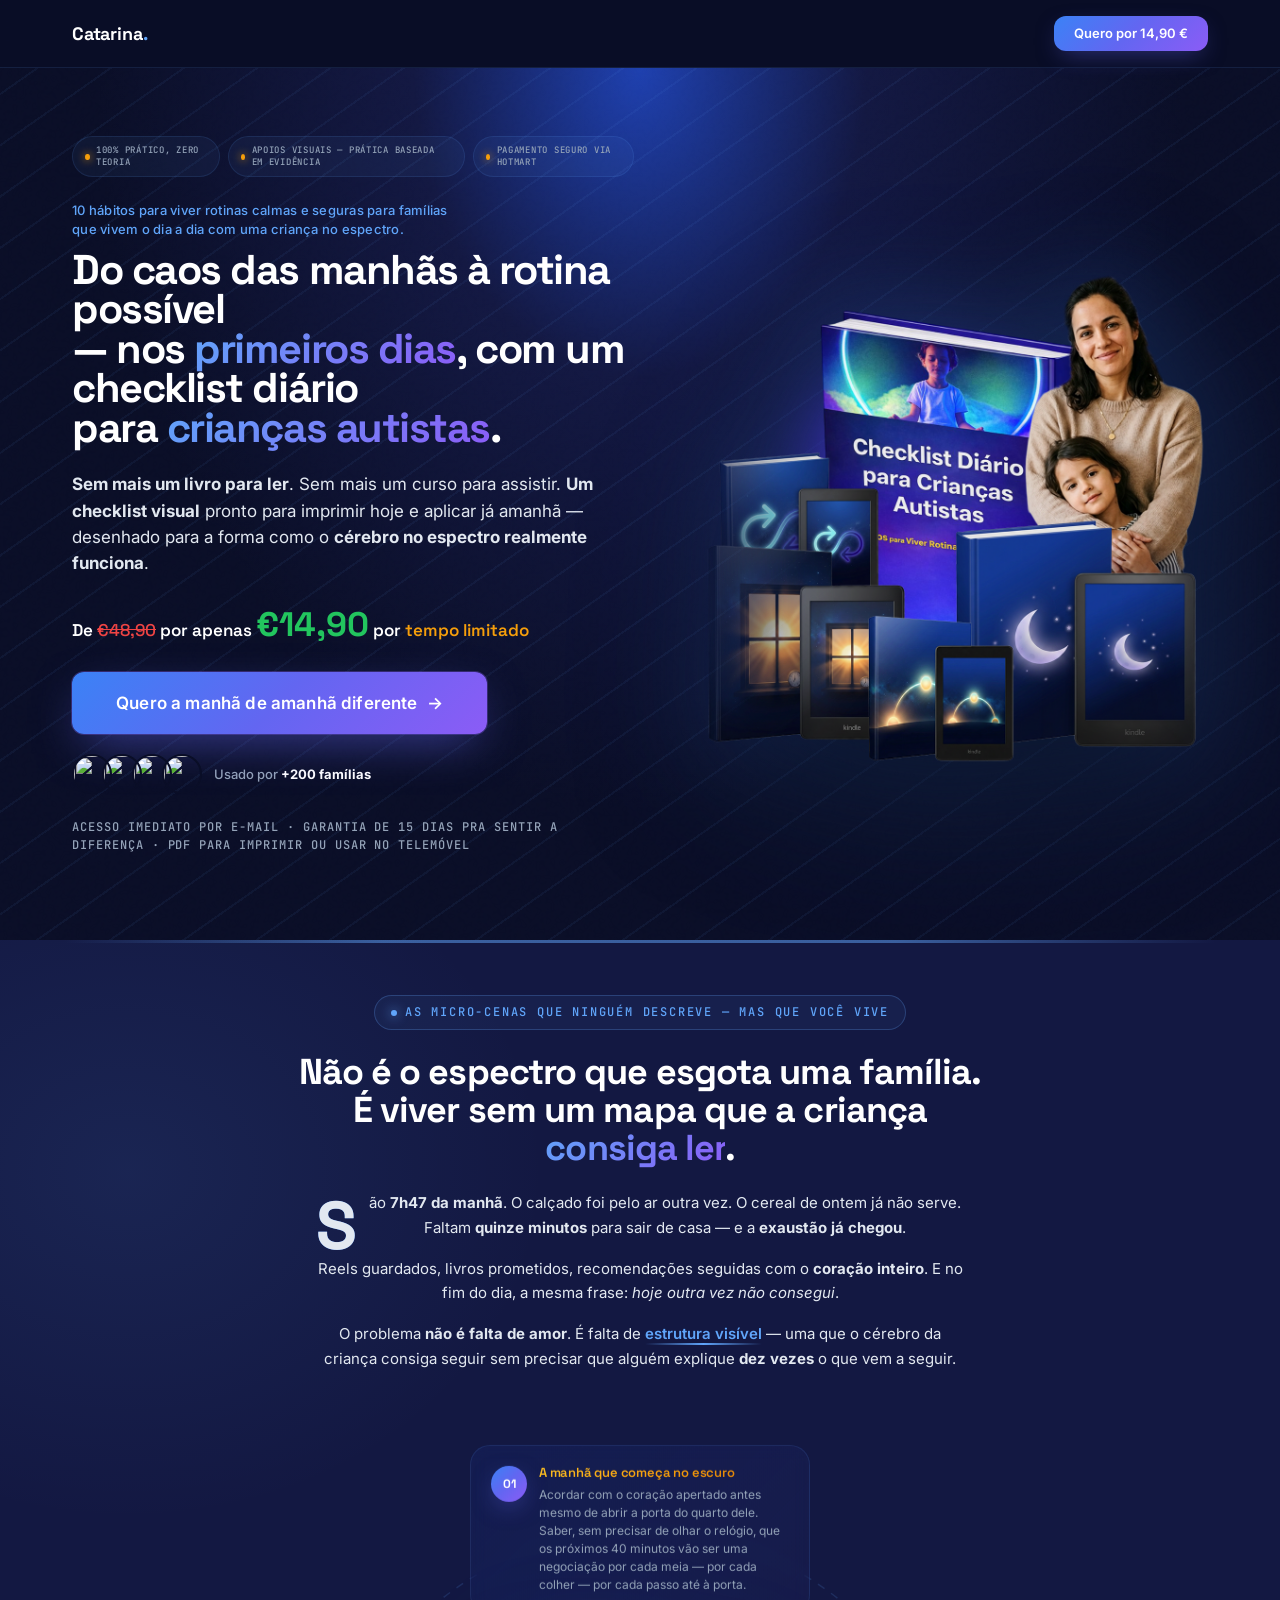
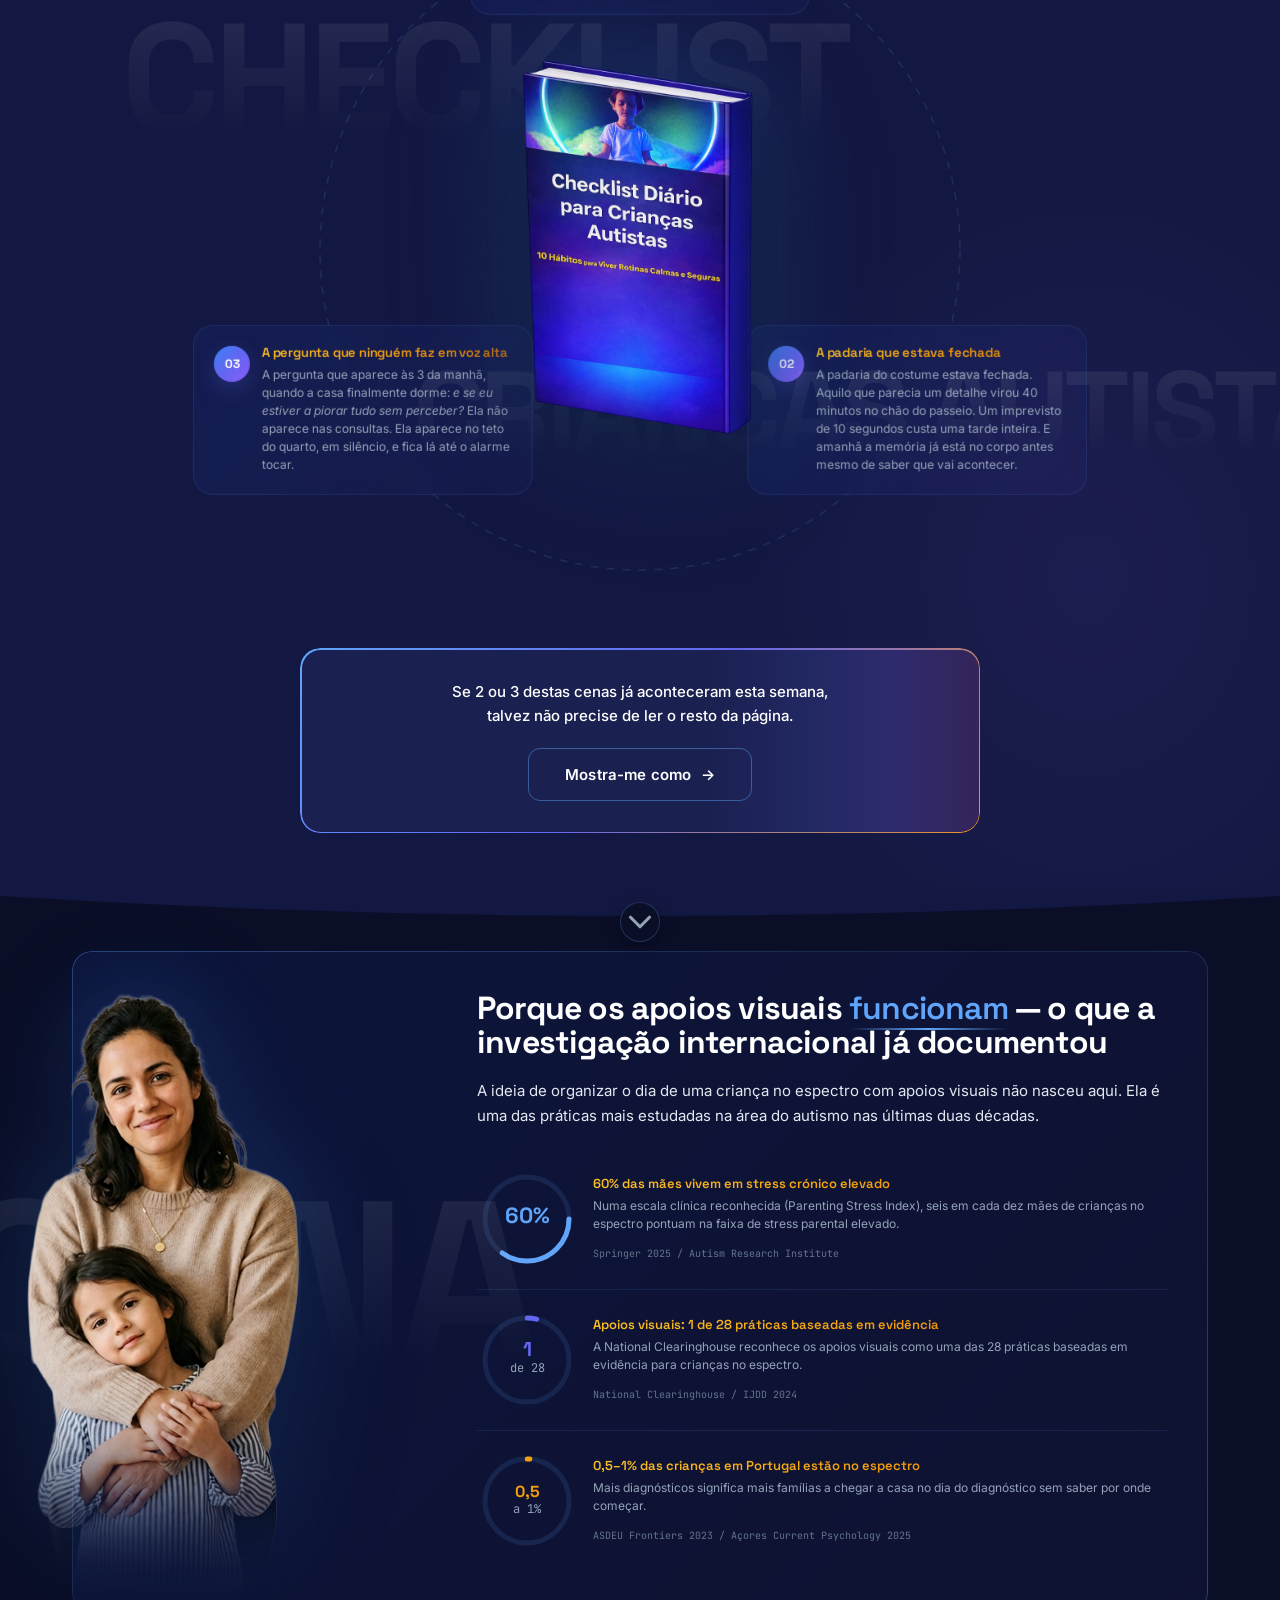
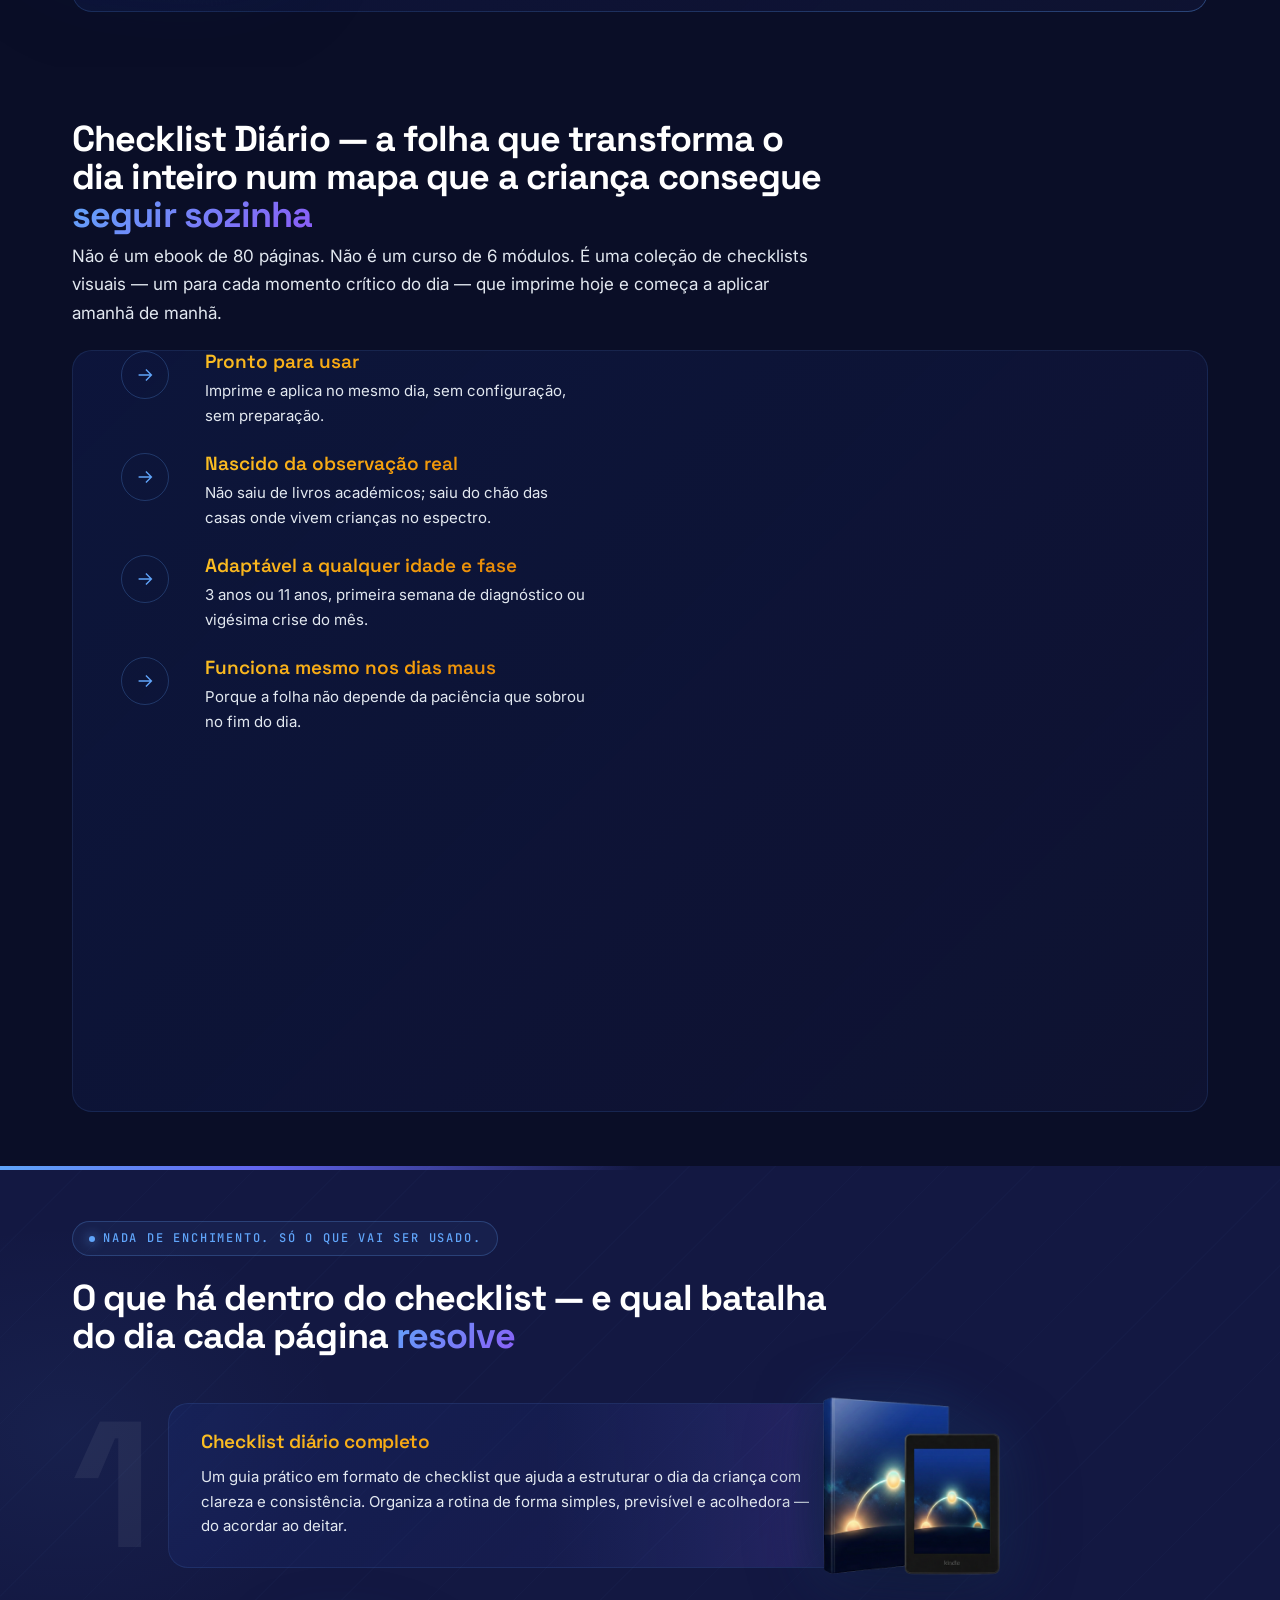
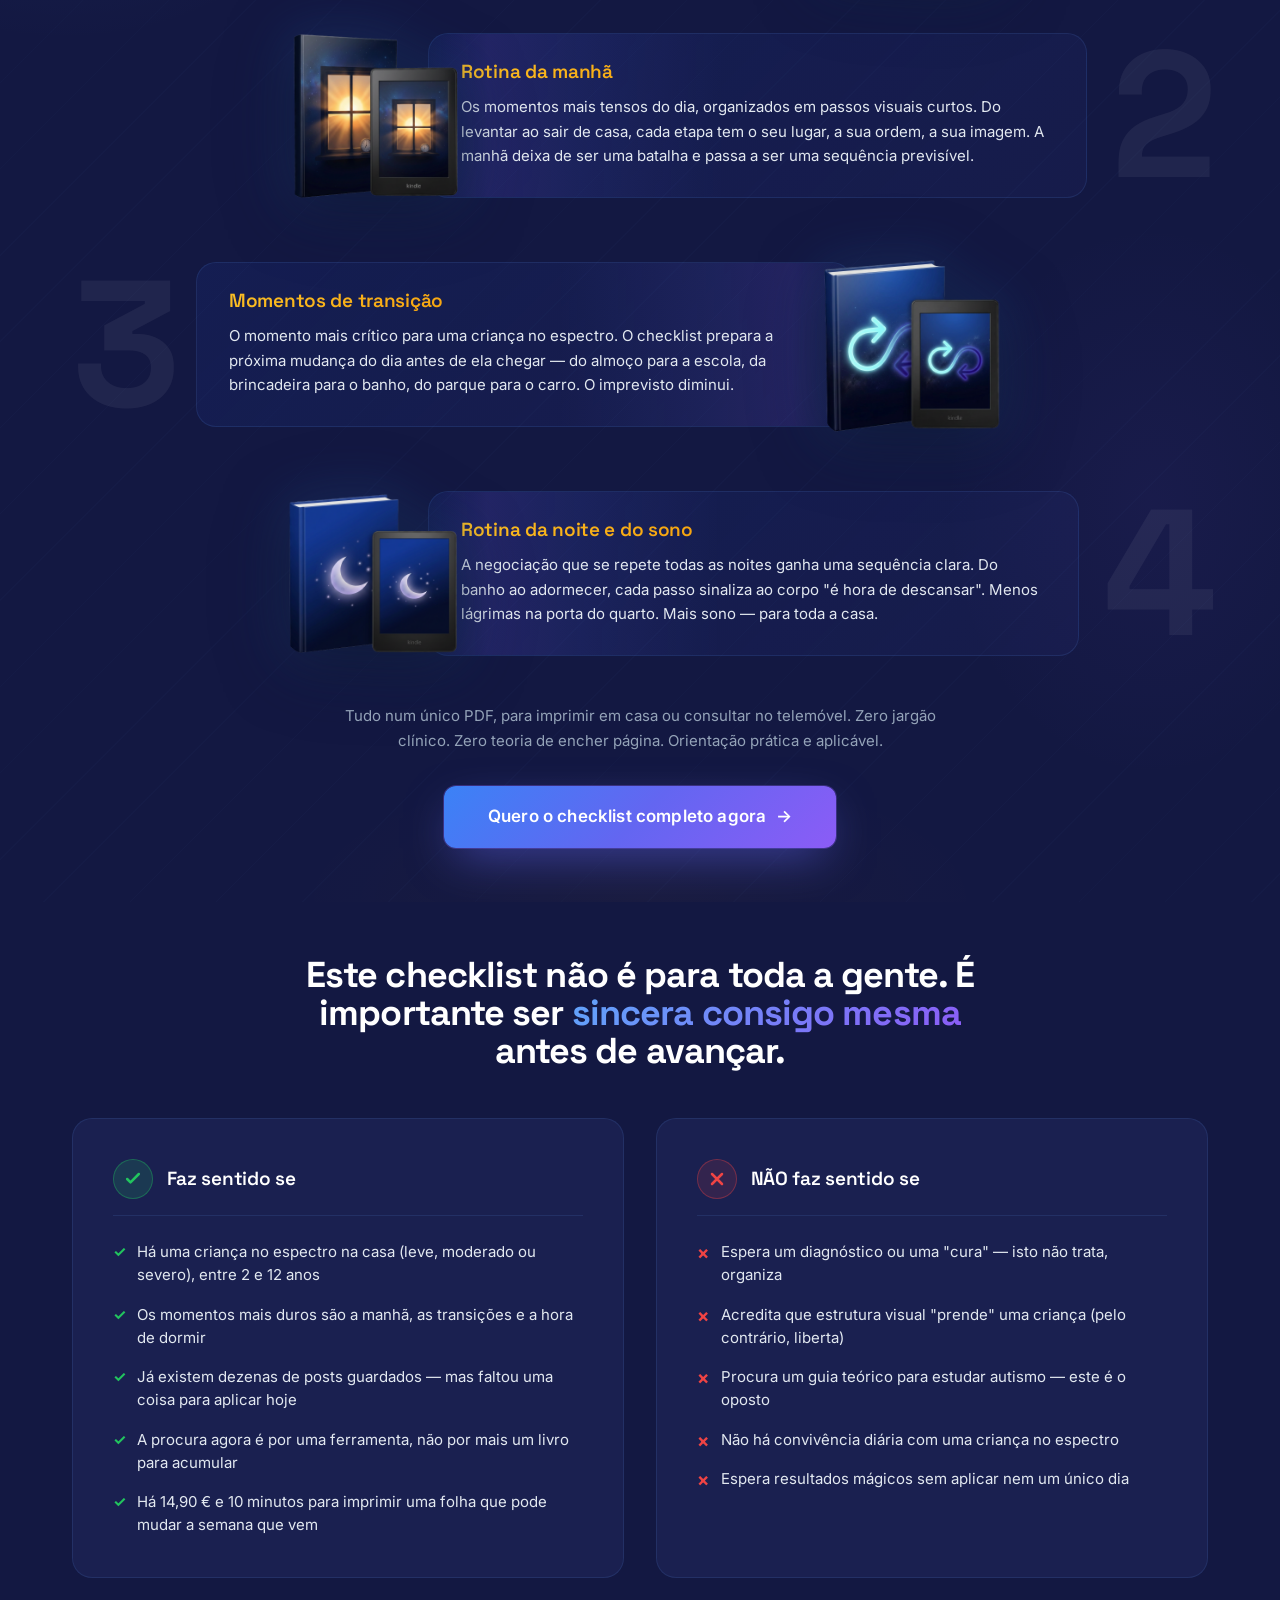
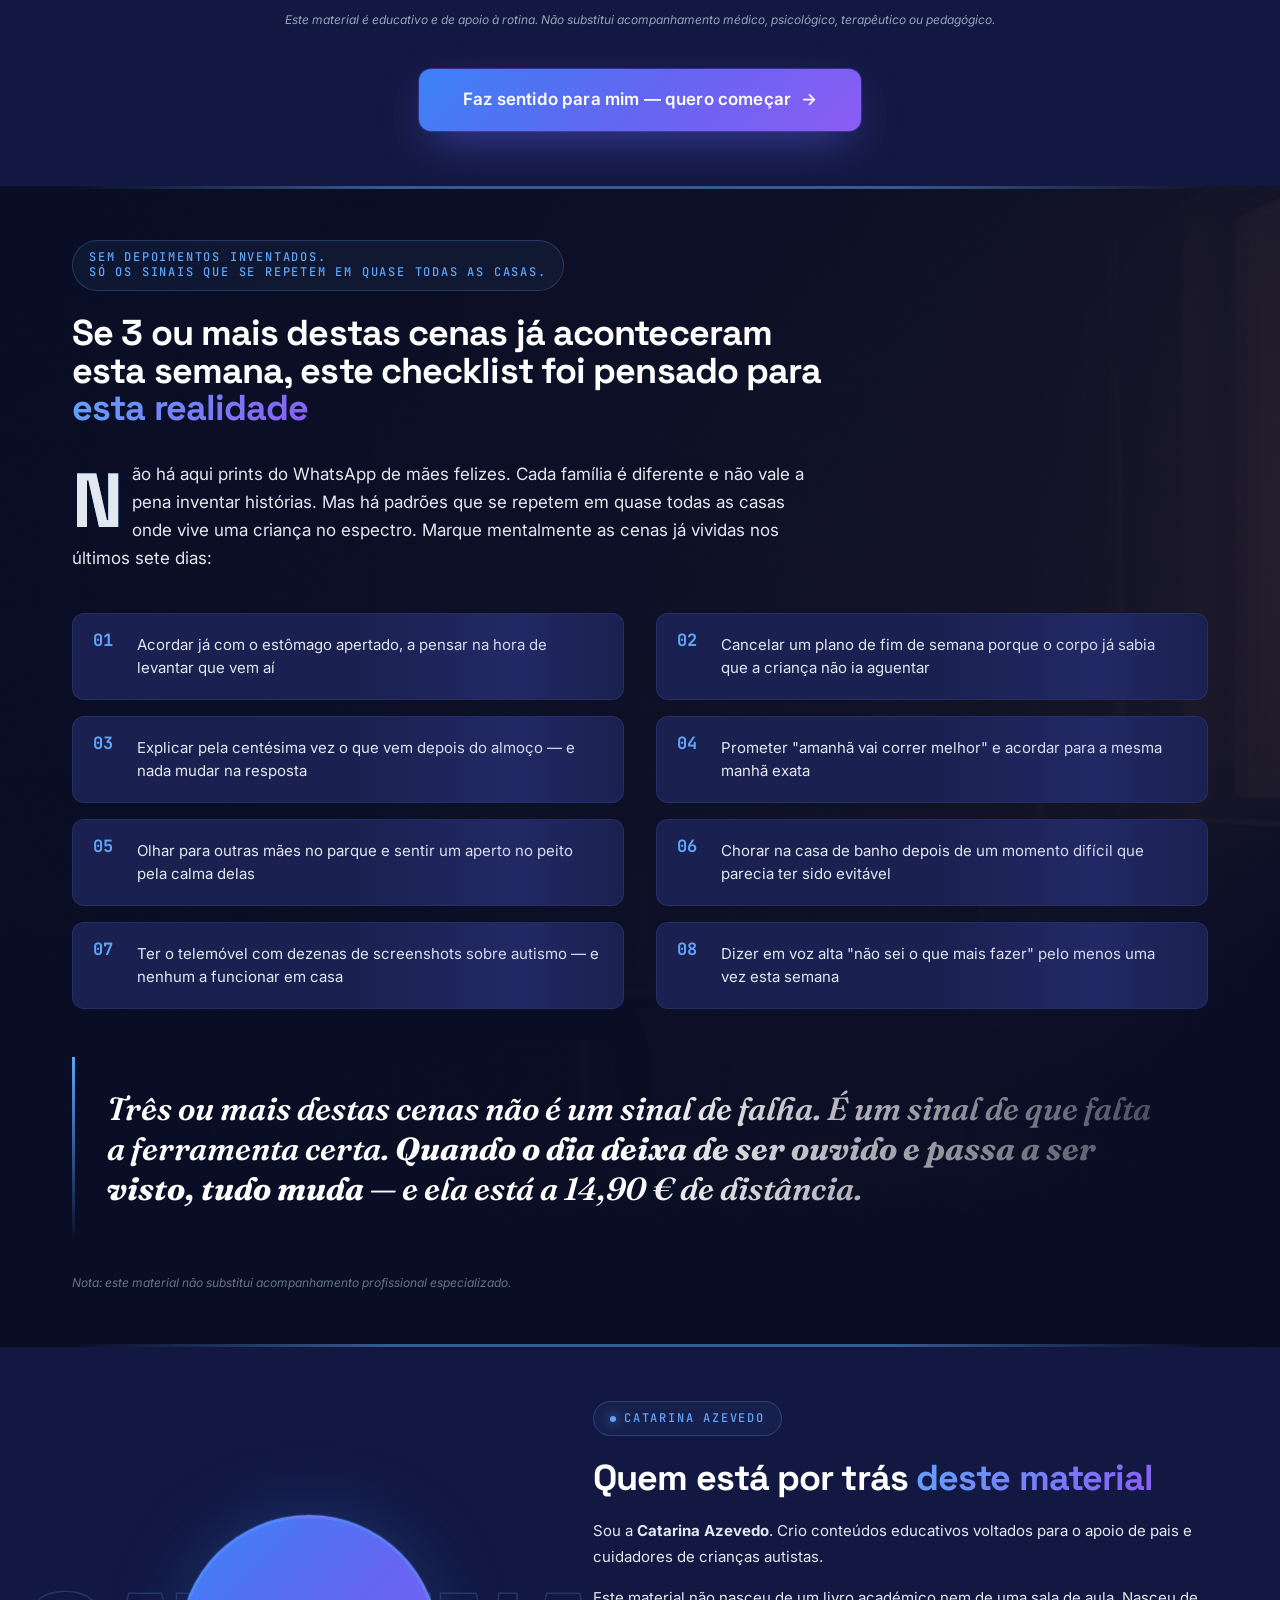
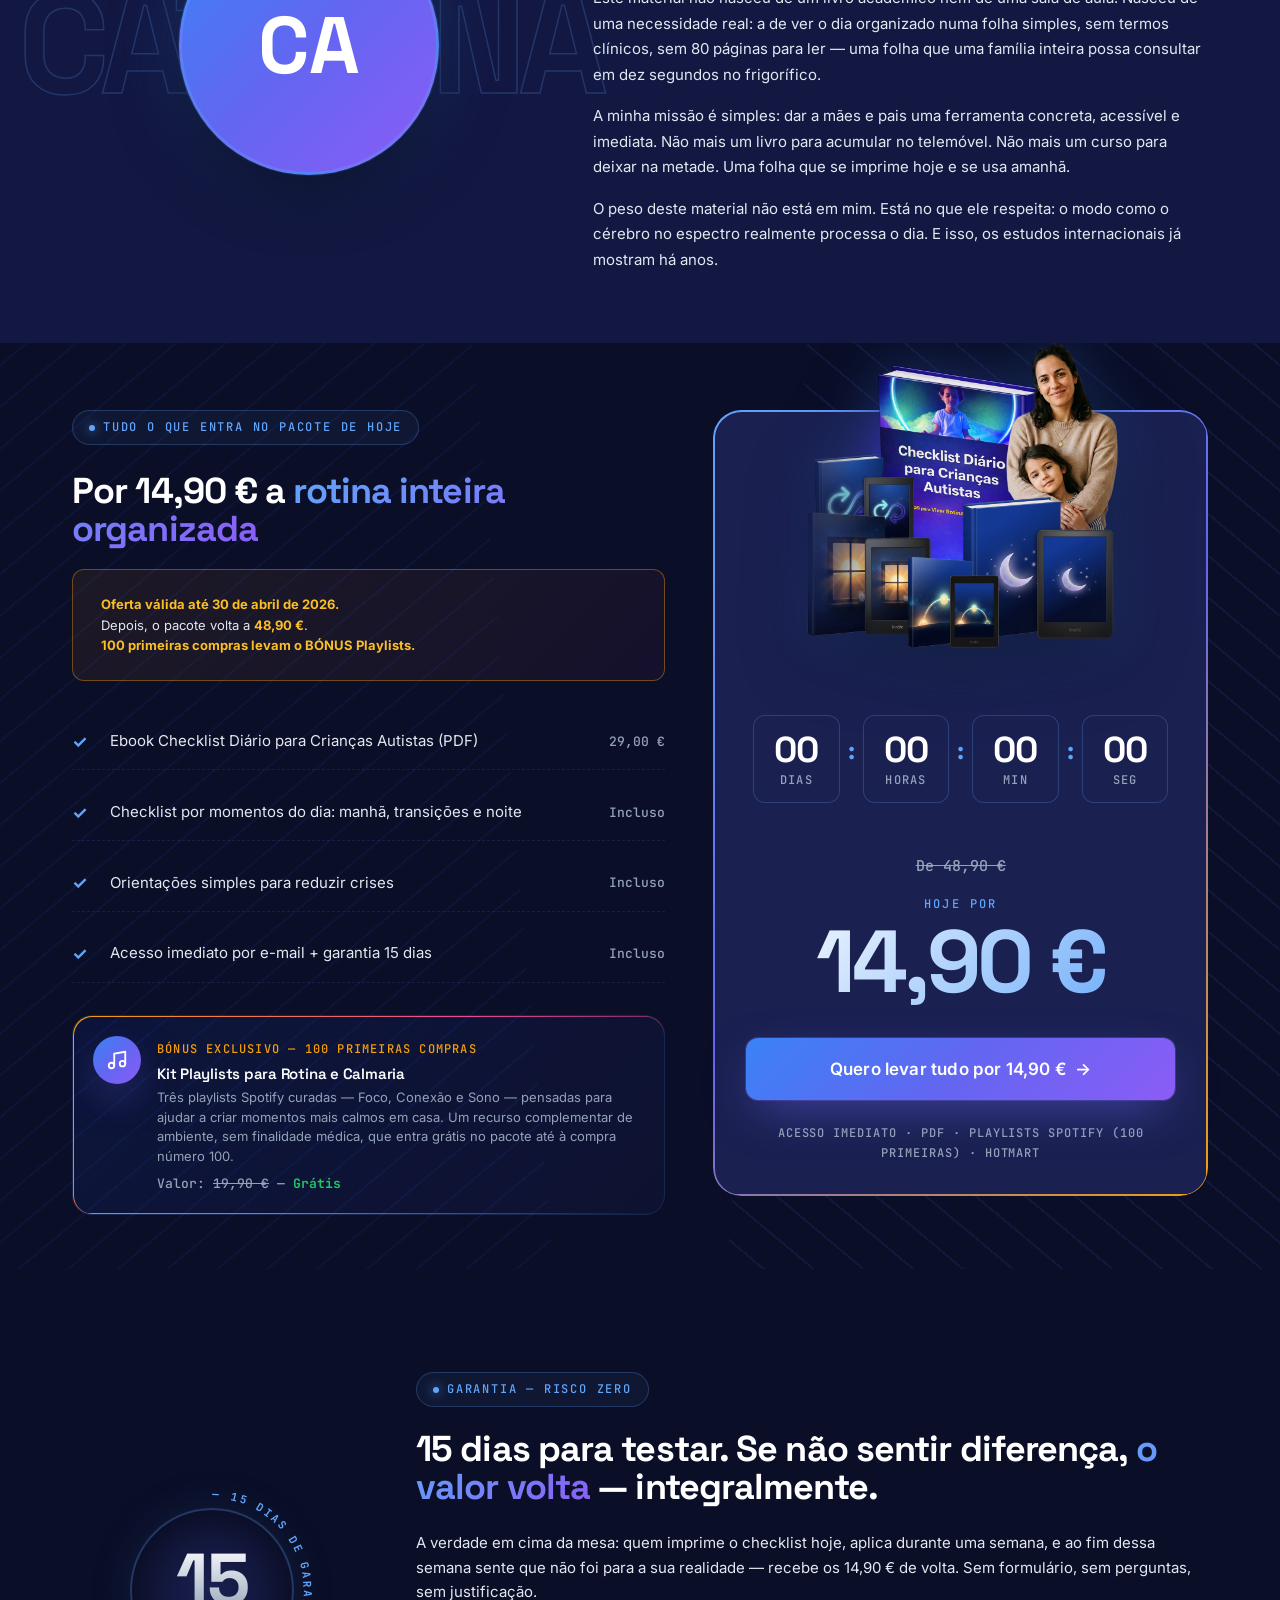
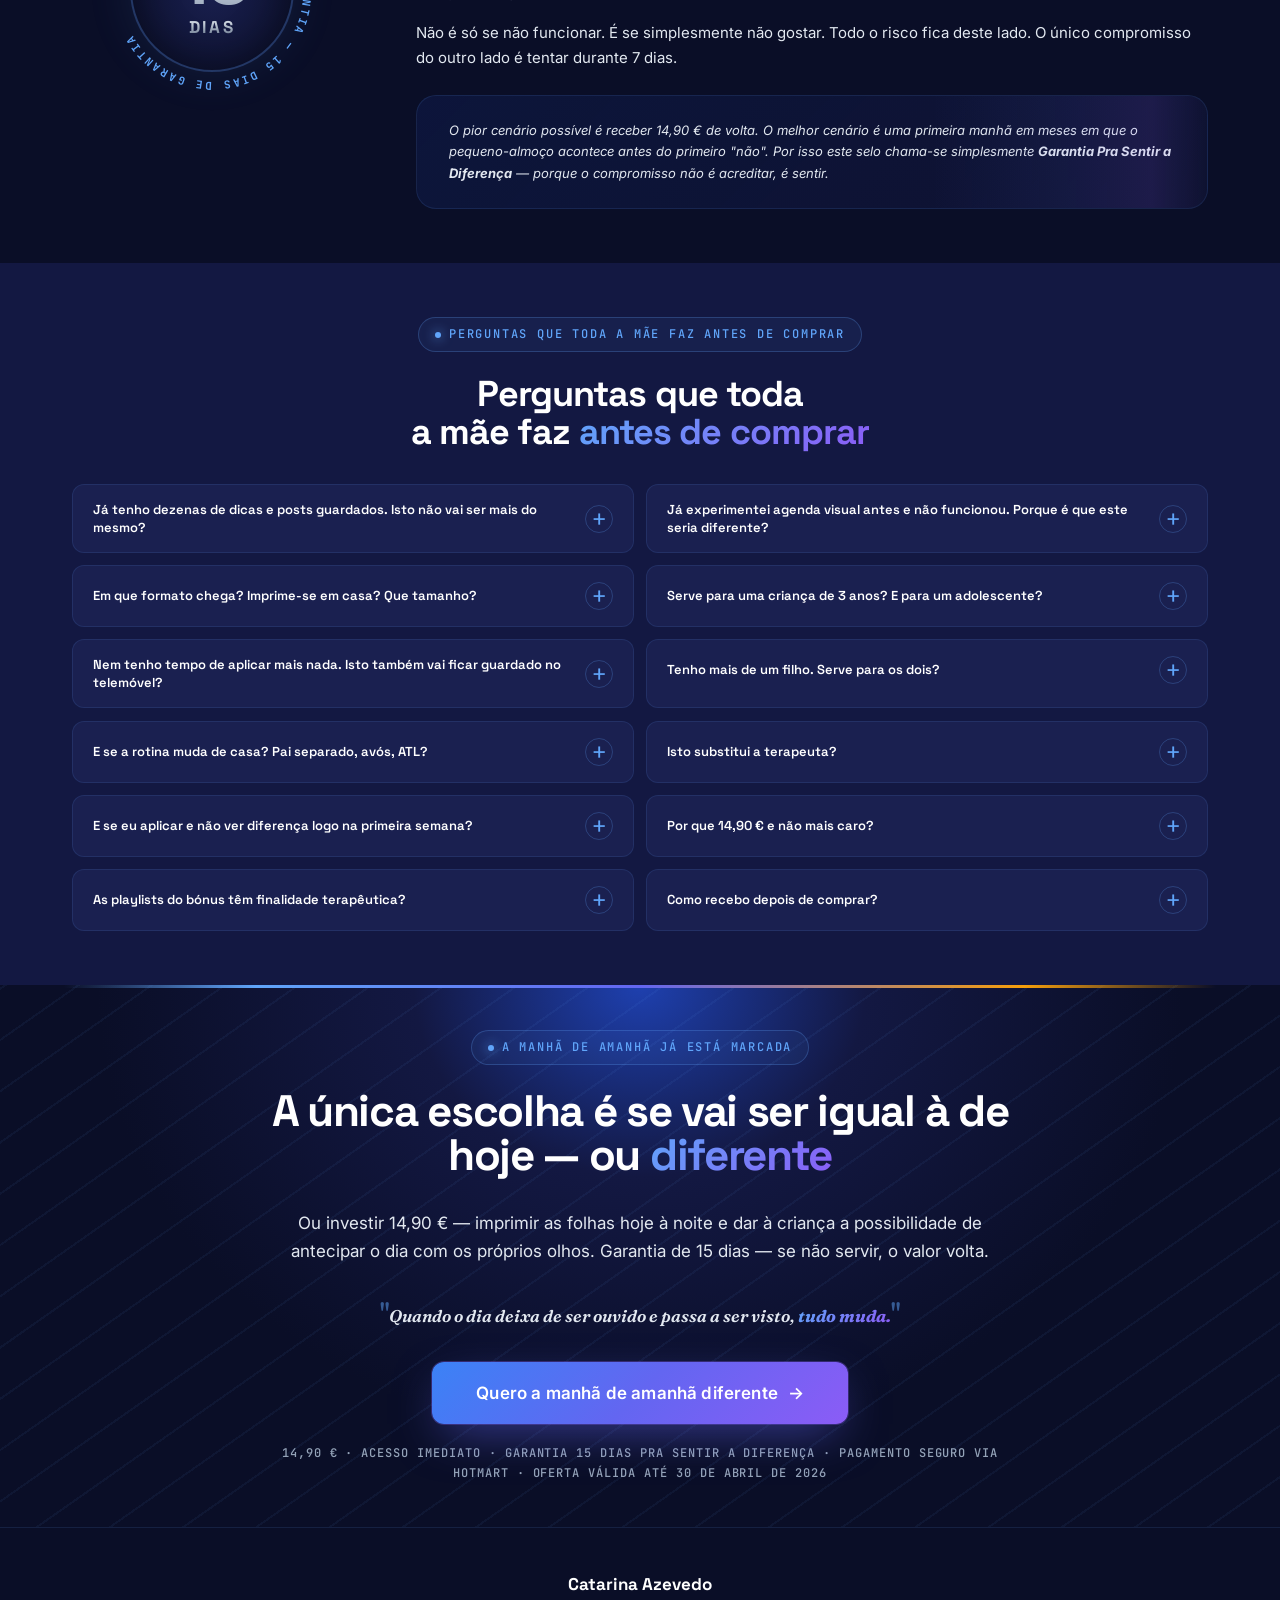
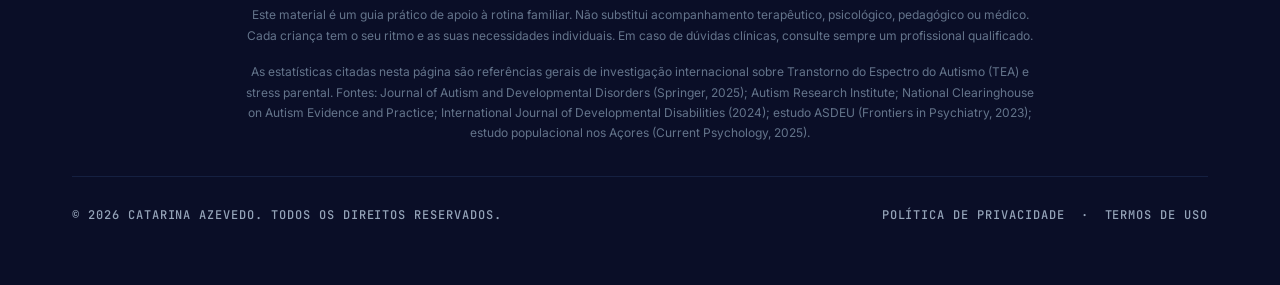
==== commit a4c3537f: "fix: offer card uses backgroundfundo image overflowing top border" ====
--- a/index.html
+++ b/index.html
@@ -467,7 +467,7 @@
 
       <!-- Coluna direita: preço + CTA -->
       <div class="offer__right">
-        <img src="assets/images/ebook-mockup.png" alt="Checklist Diário para Crianças Autistas" class="offer__right-mockup" loading="lazy">
+        <img src="assets/images/backgroundfundo.png" alt="Checklist Diário para Crianças Autistas" class="offer__right-mockup" loading="lazy">
 
         <div class="offer__countdown">
           <div class="countdown-timer" id="countdown-timer">
--- a/assets/styles.css
+++ b/assets/styles.css
@@ -586,38 +586,20 @@
   place-items: center;
   min-height: 420px;
 }
-.hero__layered {
-  position: absolute;
-  top: 50%; left: 50%;
-  transform: translate(-50%, -50%);
-  font: 700 var(--text-mega)/0.85 var(--font-display);
-  color: transparent;
-  -webkit-text-stroke: 1.5px rgba(96, 165, 250, 0.22);
-  letter-spacing: -0.06em;
-  text-transform: uppercase;
-  pointer-events: none;
-  user-select: none;
-  white-space: nowrap;
-  z-index: 0;
-}
+.hero__layered { display: none; }
 .hero__mockup-wrap {
   position: relative;
   z-index: 2;
-  padding: 2rem;
-  max-width: 480px;
+  padding: 0;
+  max-width: none;
+  width: 100%;
 }
 .hero__mockup-wrap::before,
-.hero__mockup-wrap::after {
-  content: '';
-  position: absolute;
-  width: 44px; height: 44px;
-  border: 2px solid var(--gold);
-  pointer-events: none;
-}
-.hero__mockup-wrap::before { top: 0; left: 0; border-right: 0; border-bottom: 0; }
-.hero__mockup-wrap::after  { bottom: 0; right: 0; border-left: 0; border-top: 0; }
+.hero__mockup-wrap::after { display: none; }
 .hero__mockup {
   width: 100%;
+  max-width: 720px;
+  margin: 0 auto;
   filter: drop-shadow(0 32px 64px rgba(0,0,0,0.6)) drop-shadow(0 0 48px rgba(59,130,246,0.35));
 }
 
@@ -1699,10 +1681,15 @@
   -webkit-mask-composite: xor; mask-composite: exclude;
   pointer-events: none;
 }
+.offer__right { overflow: visible; padding-top: 0; }
 .offer__right-mockup {
-  width: 180px;
-  margin: 0 auto 1.5rem;
+  width: 320px;
+  max-width: 100%;
+  display: block;
+  margin: -5rem auto 1.5rem;
   filter: drop-shadow(0 16px 32px rgba(0,0,0,0.5)) drop-shadow(0 0 24px rgba(59,130,246,0.3));
+  position: relative;
+  z-index: 3;
 }
 
 /* ---------- 16b. COUNTDOWN TIMER ---------- */
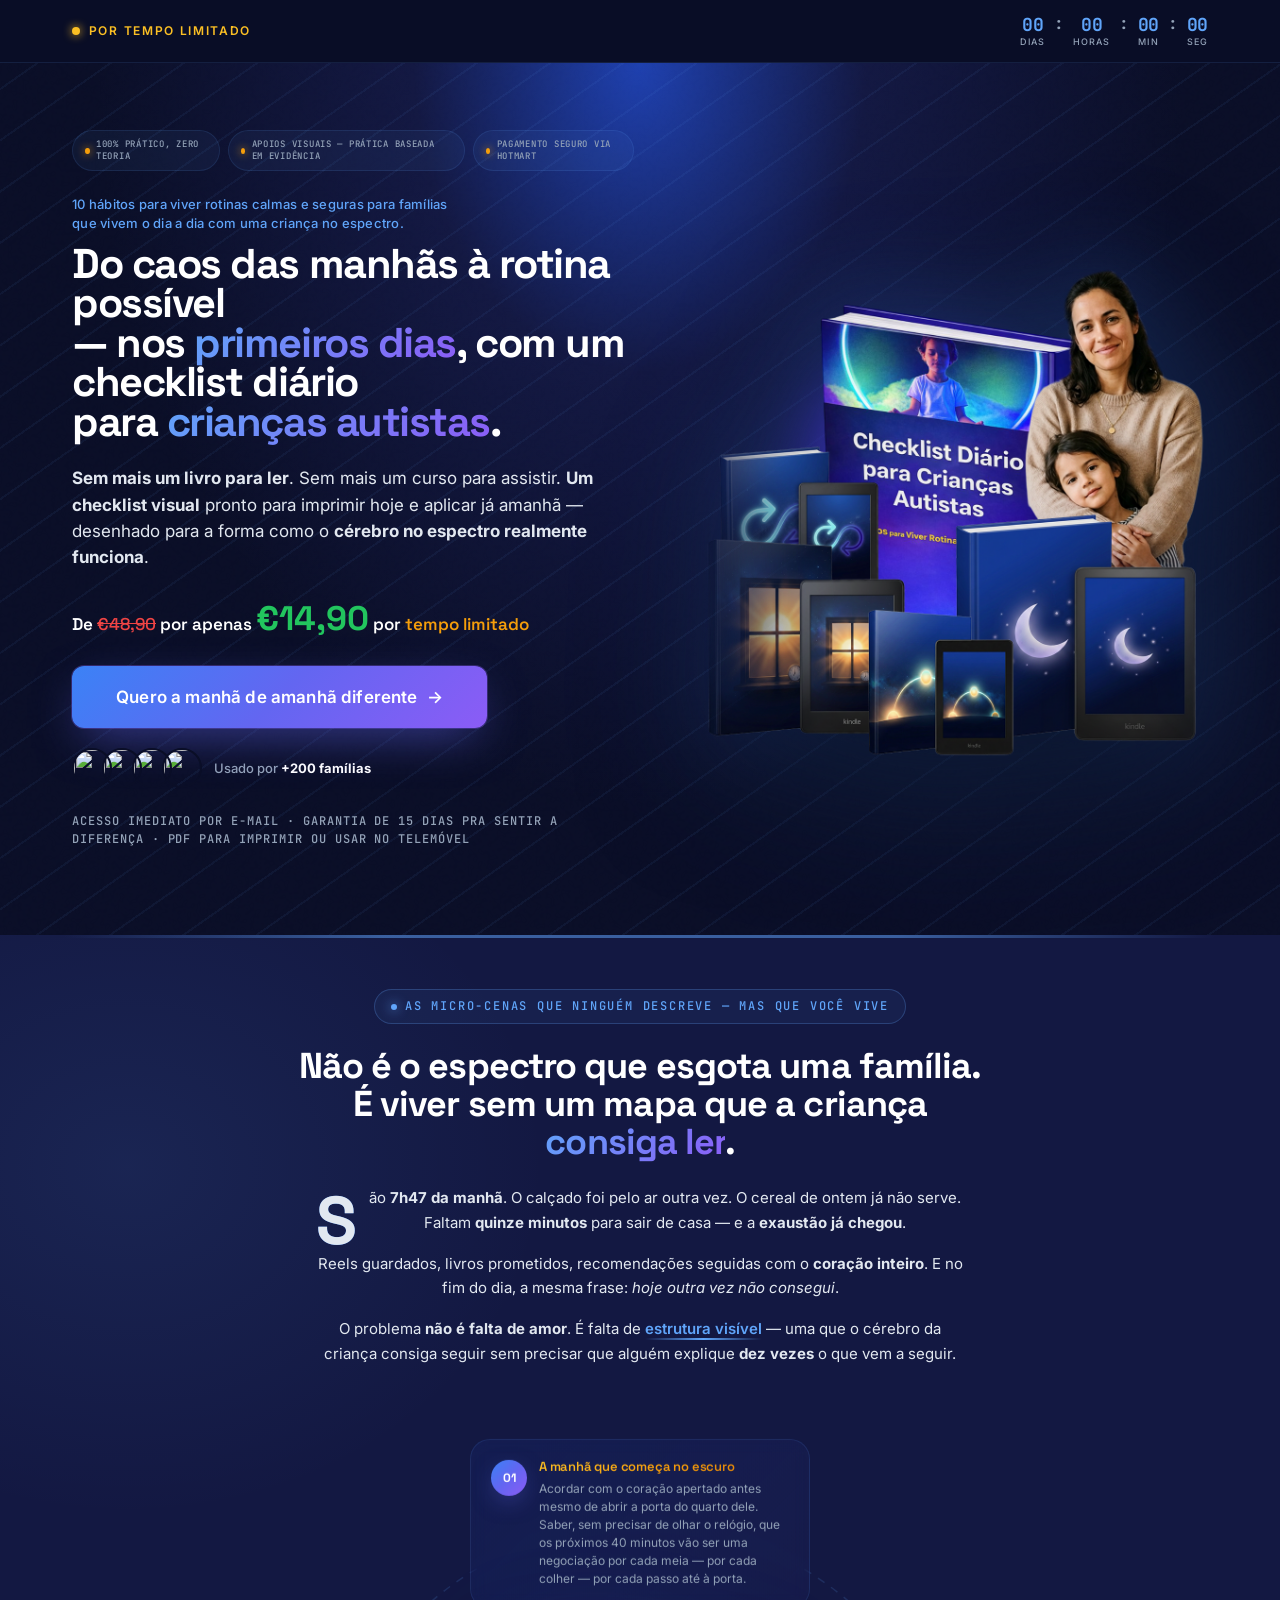
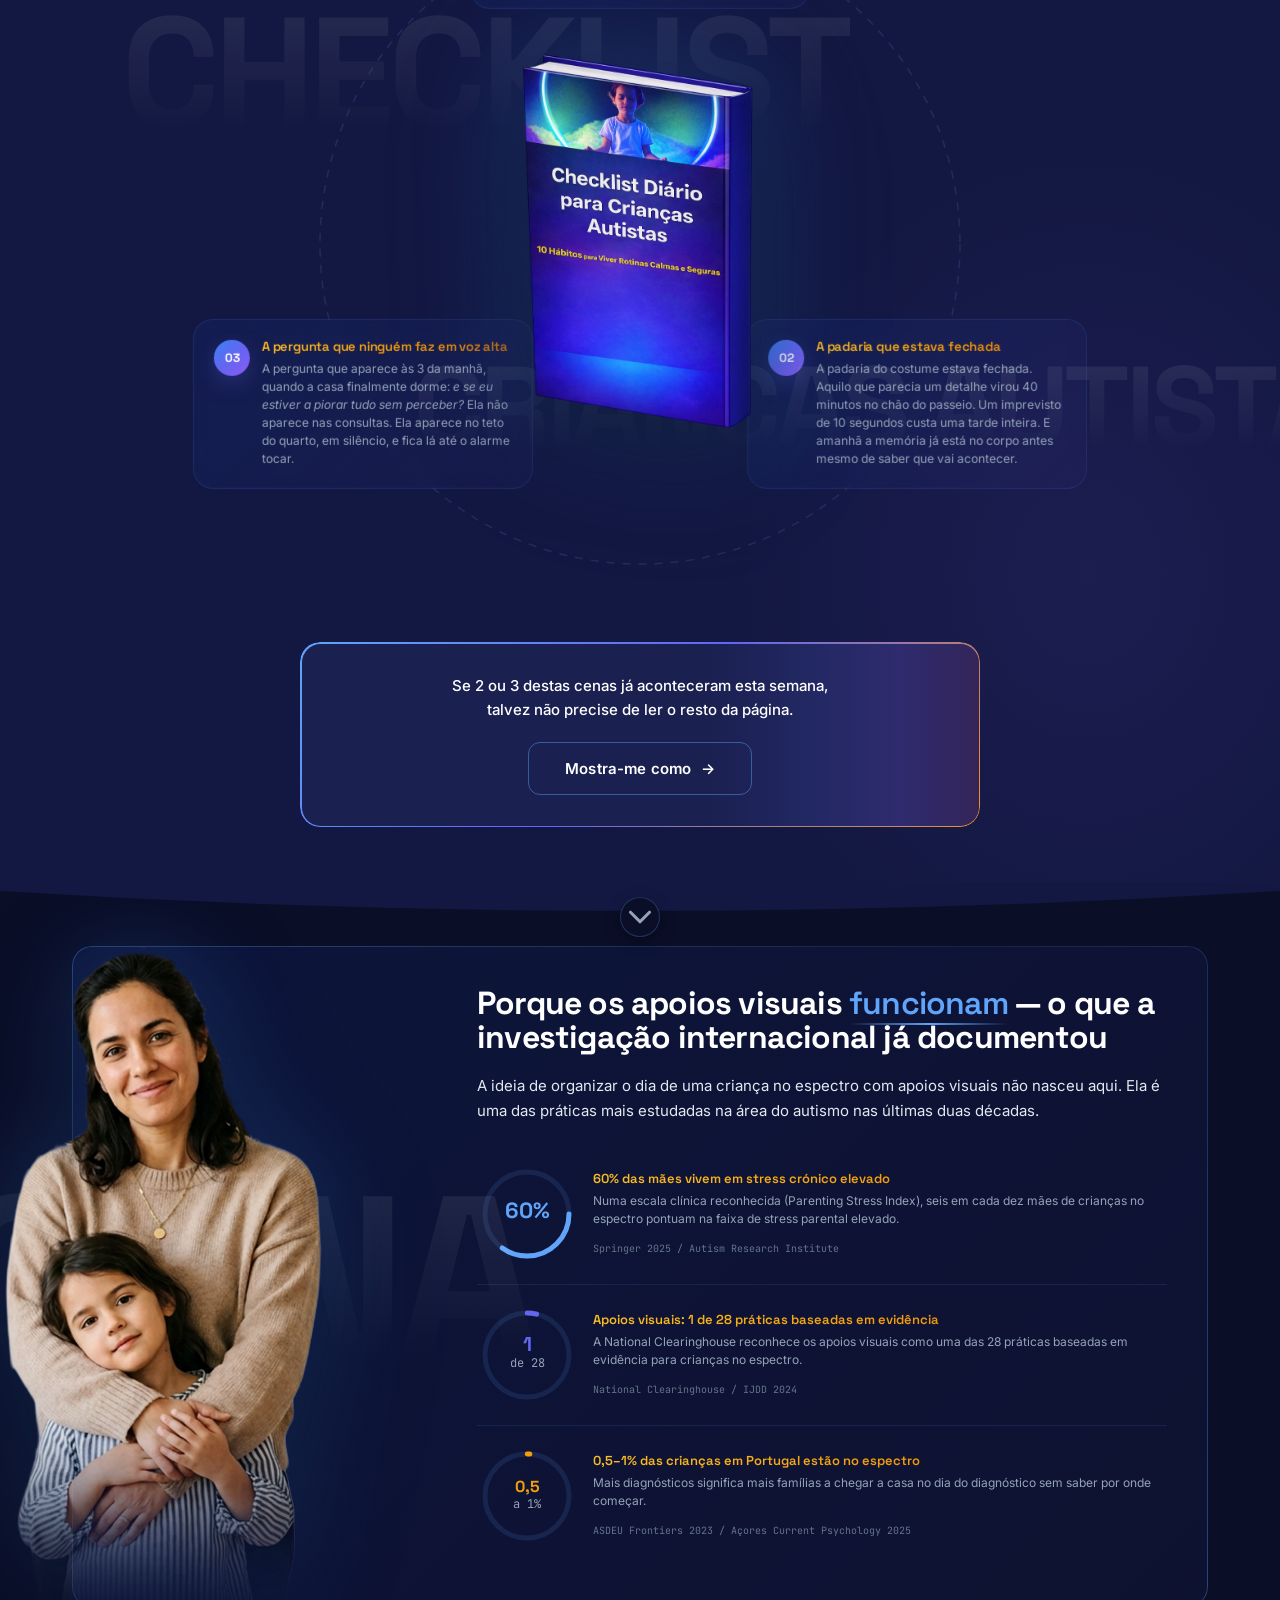
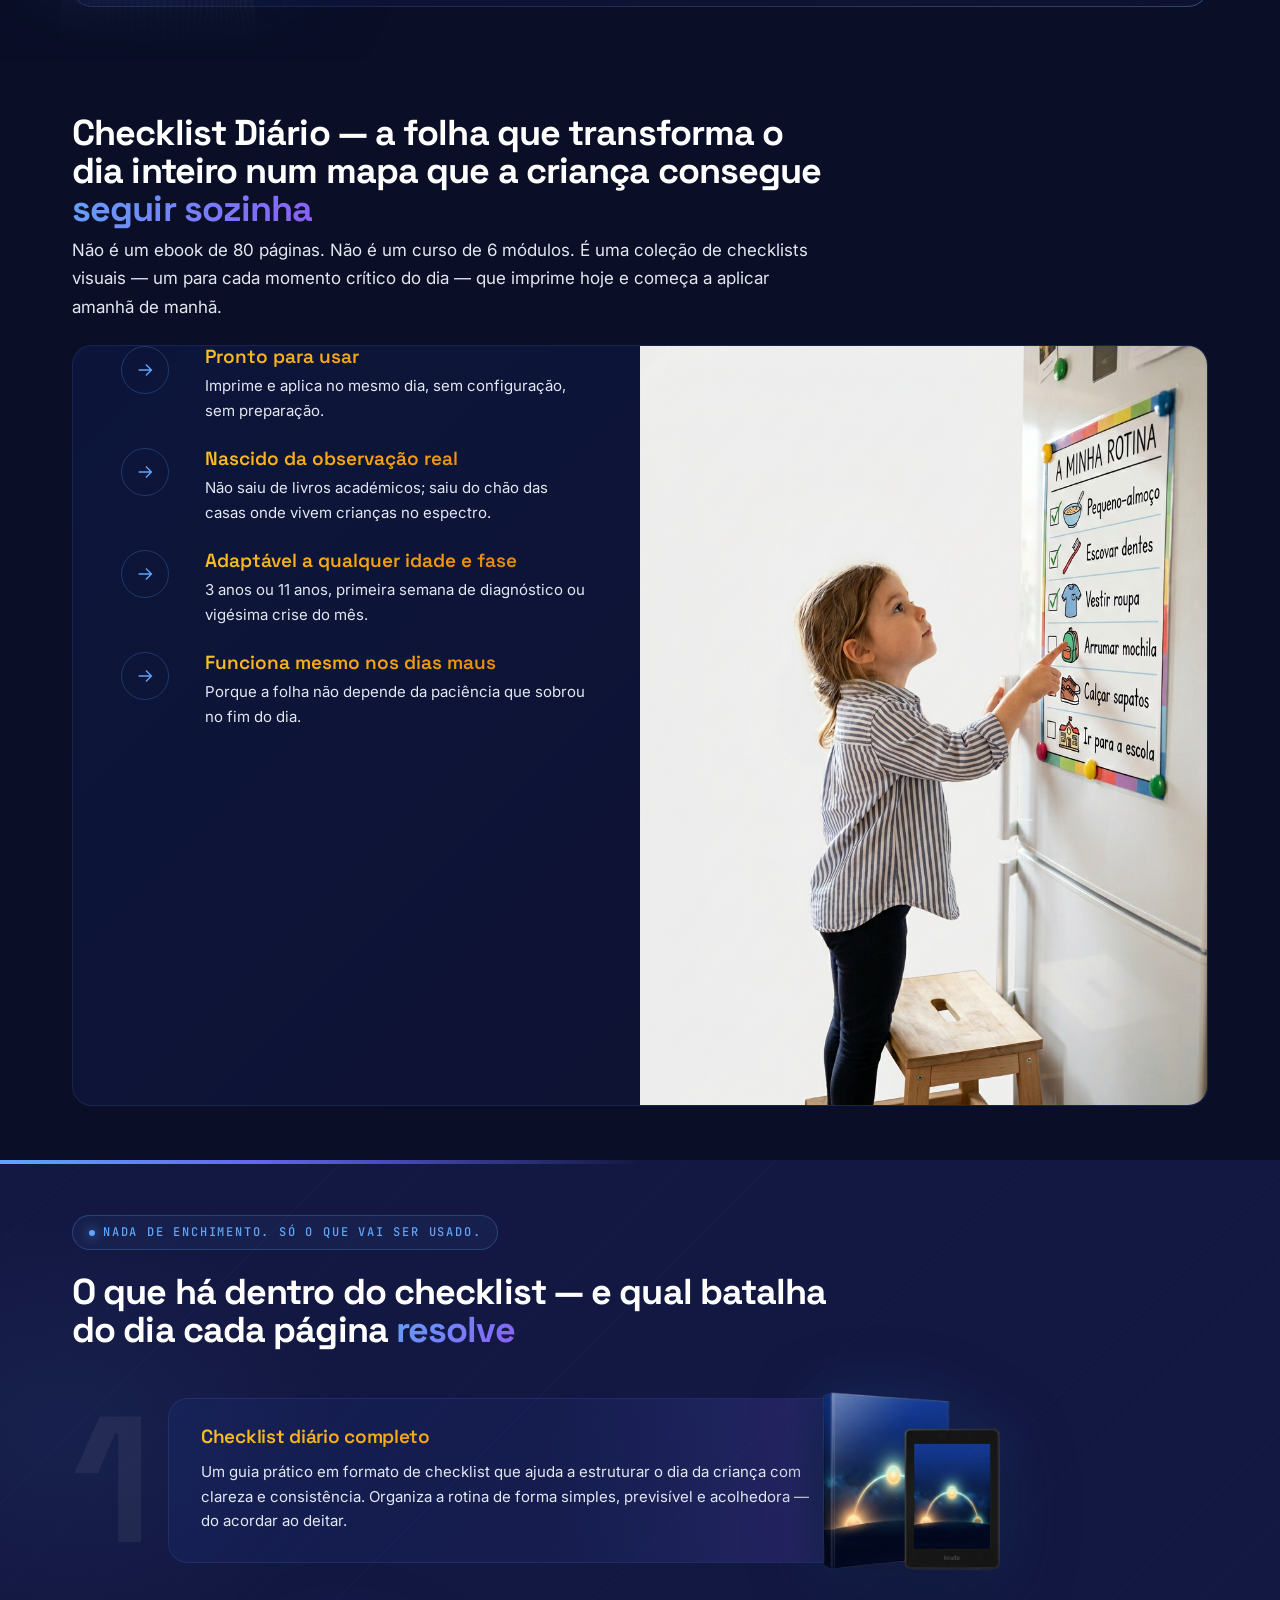
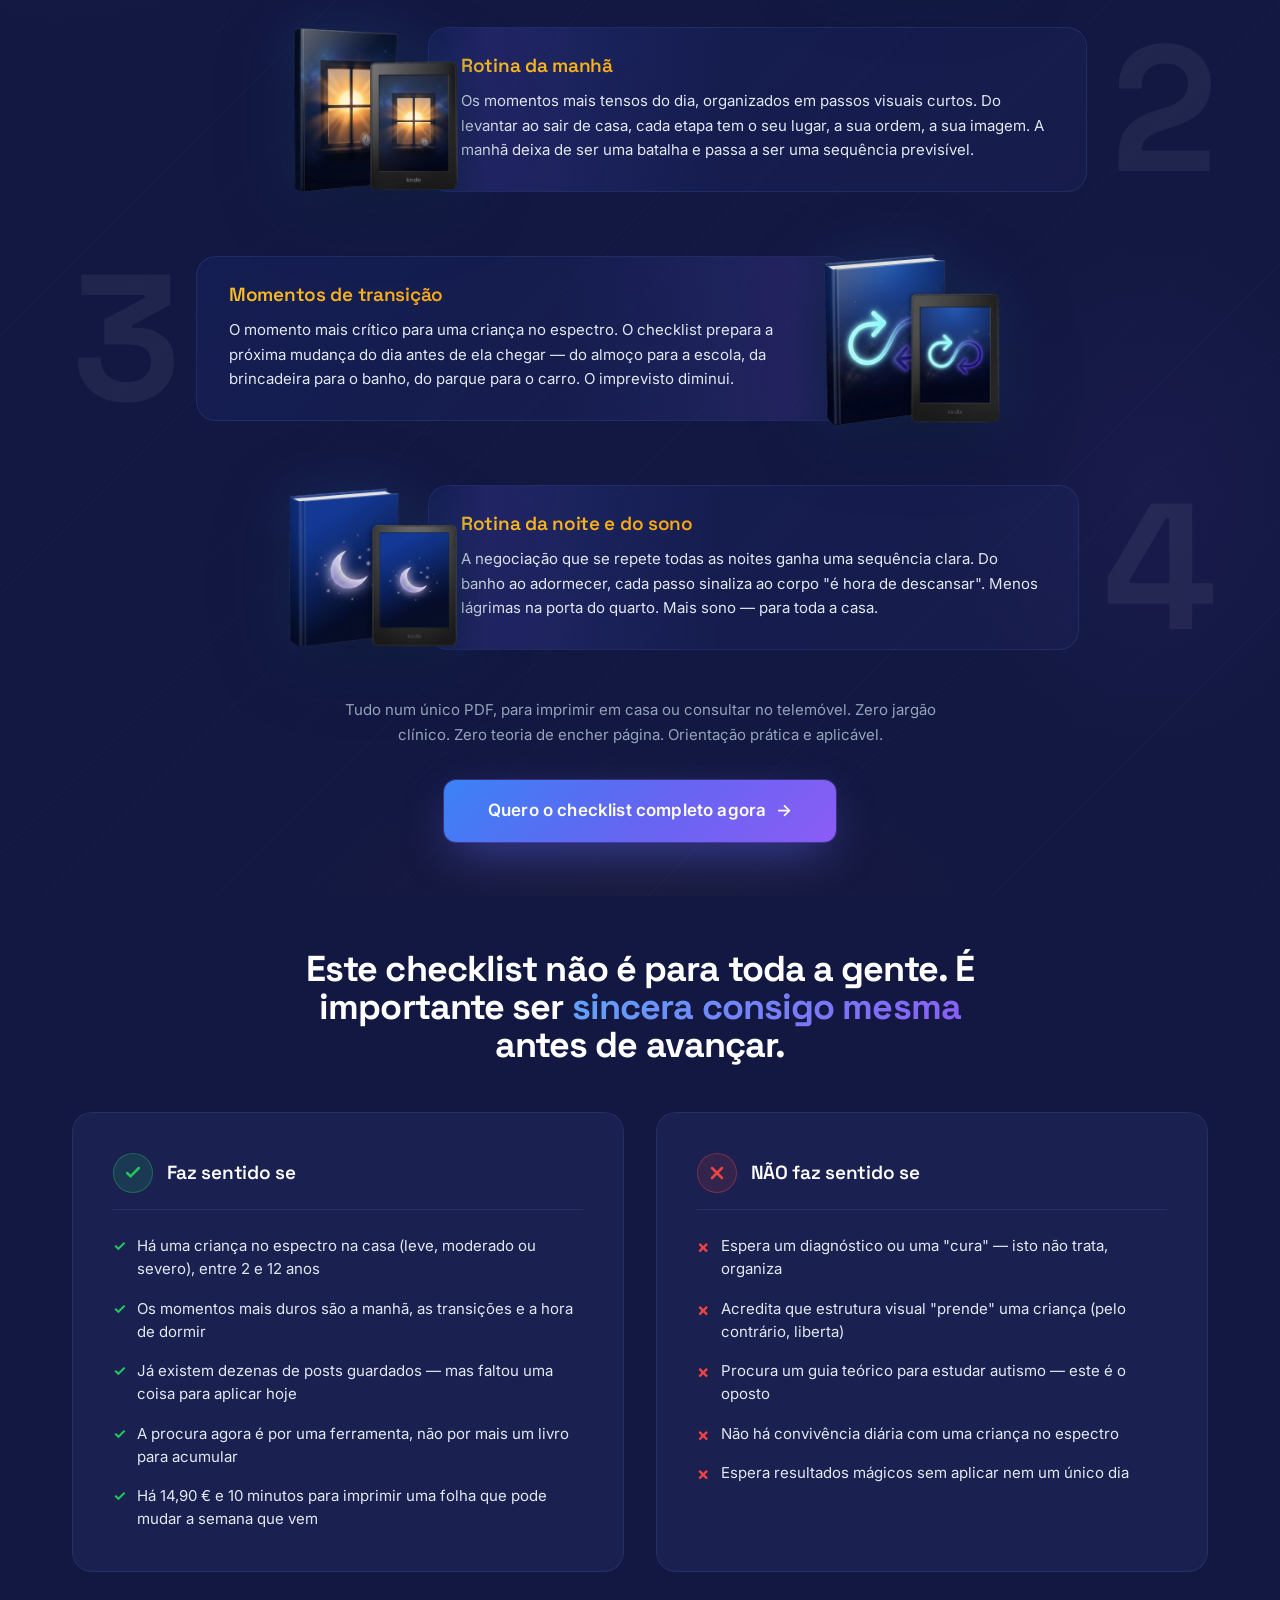
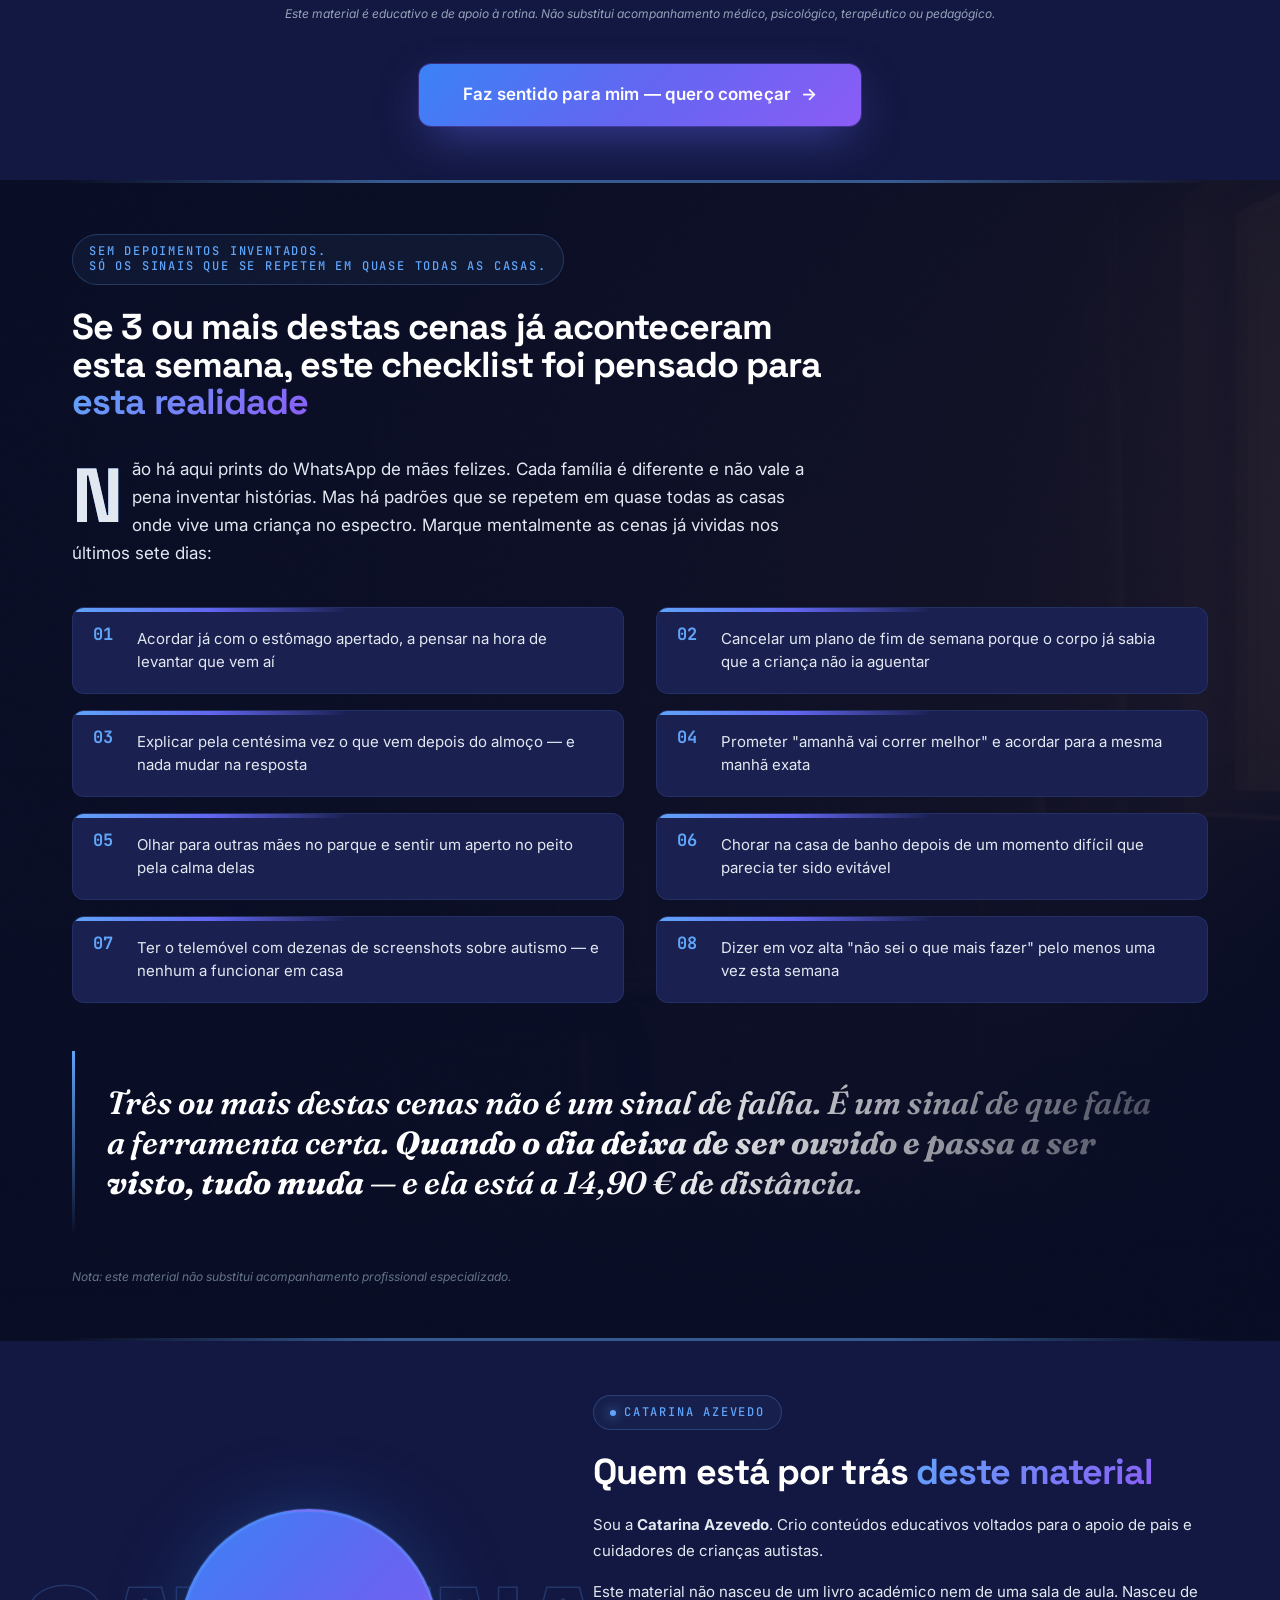
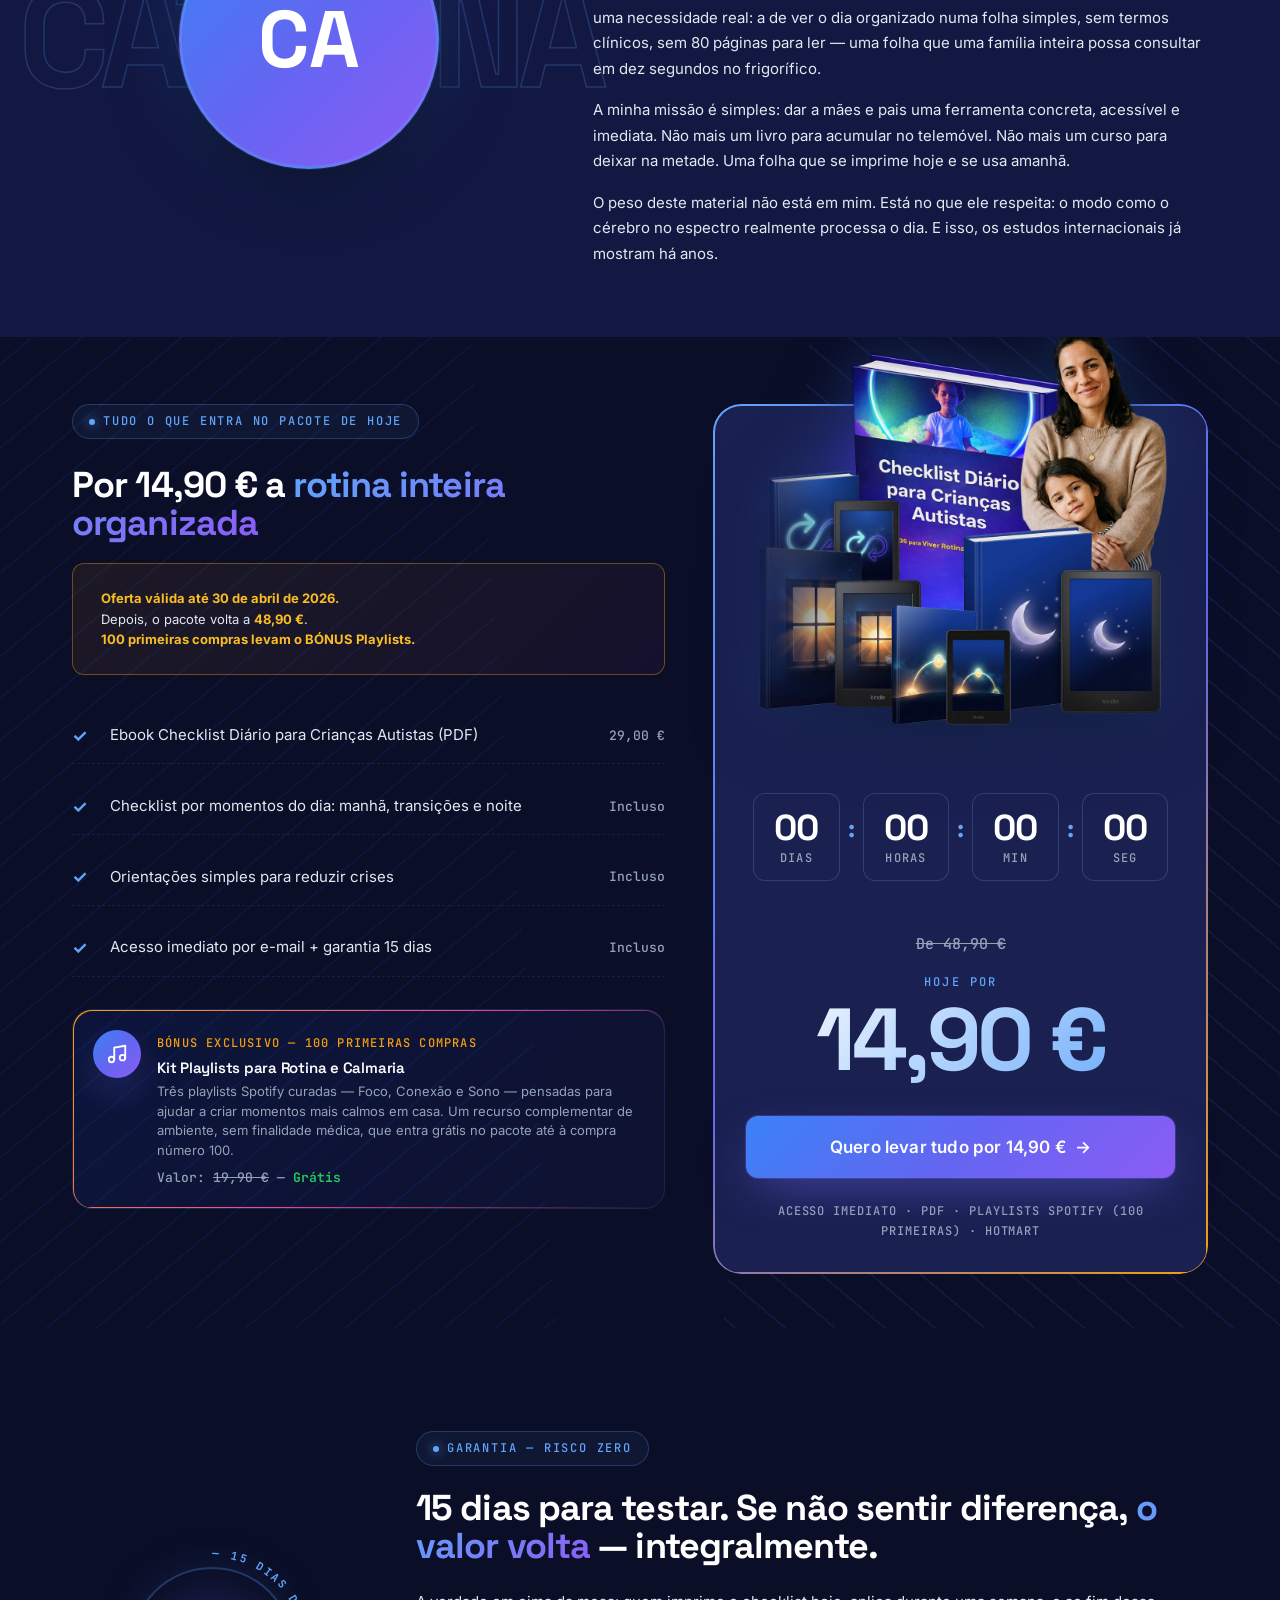
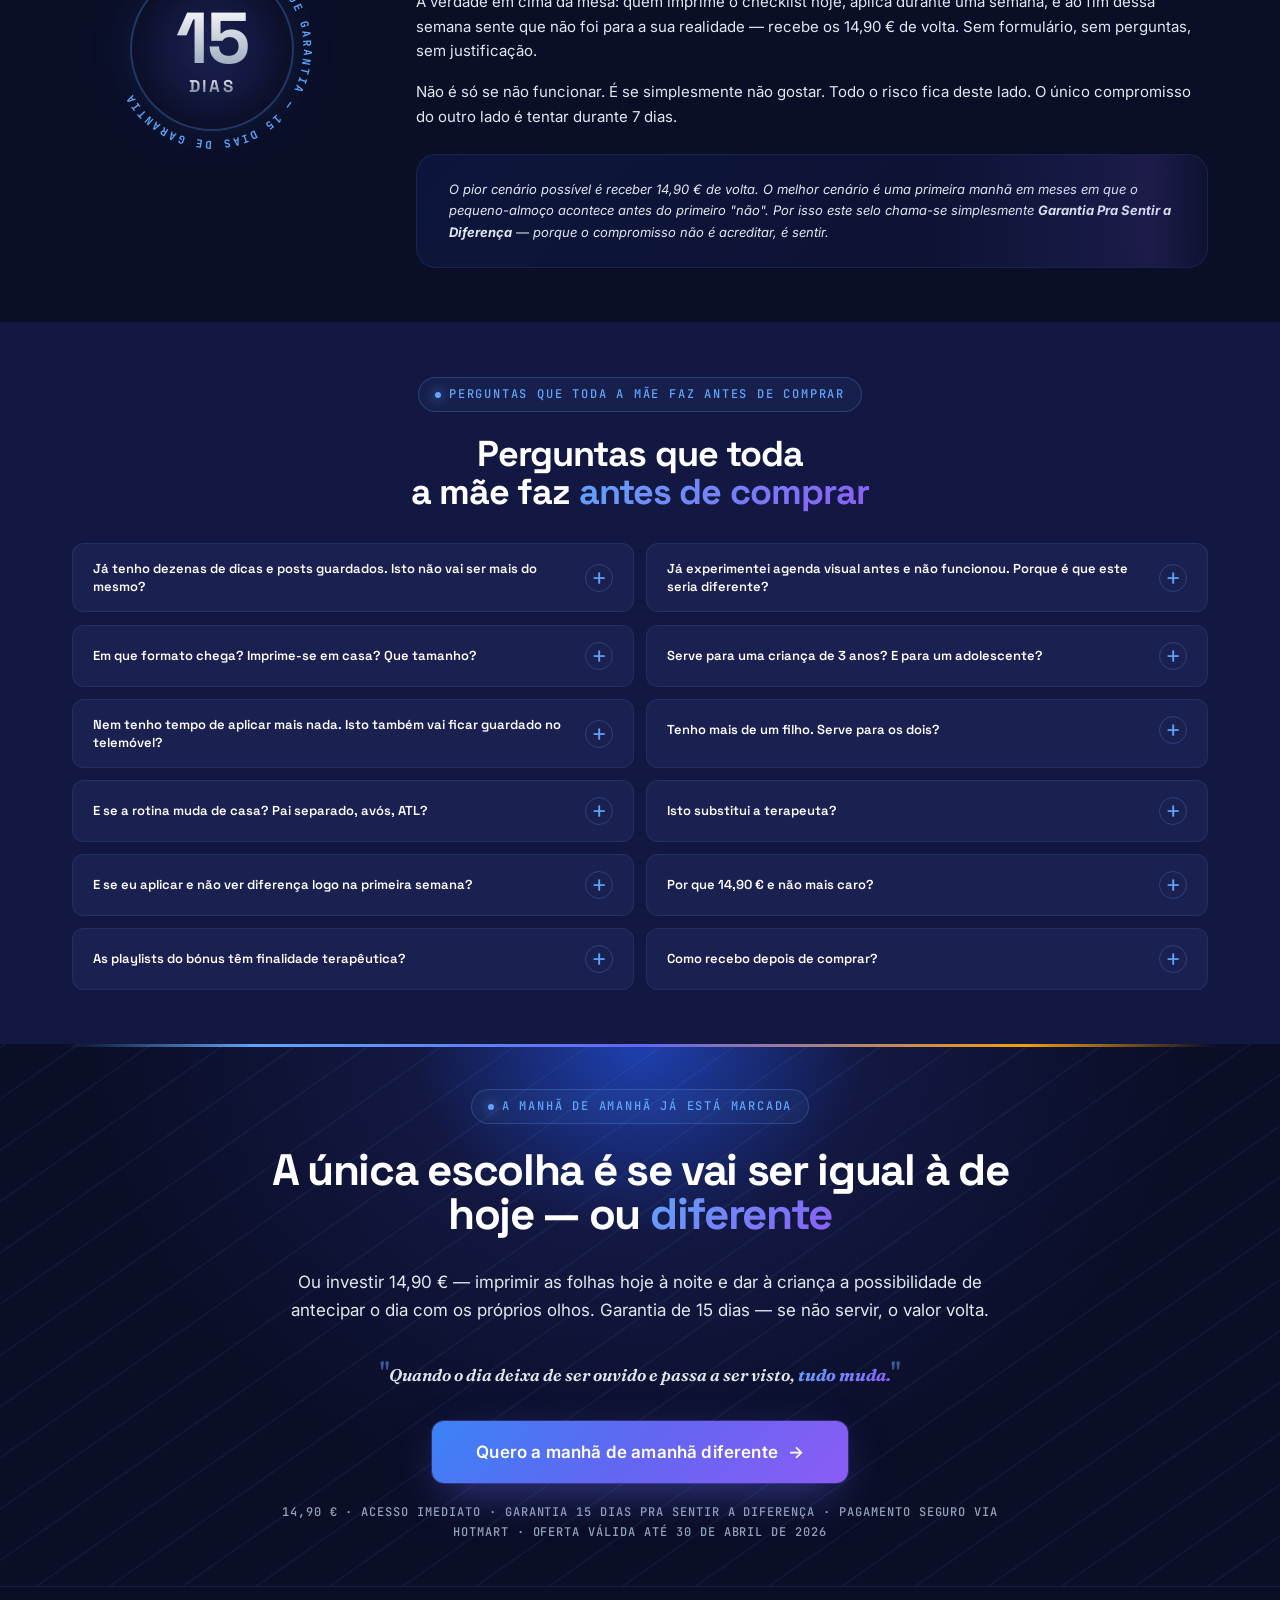
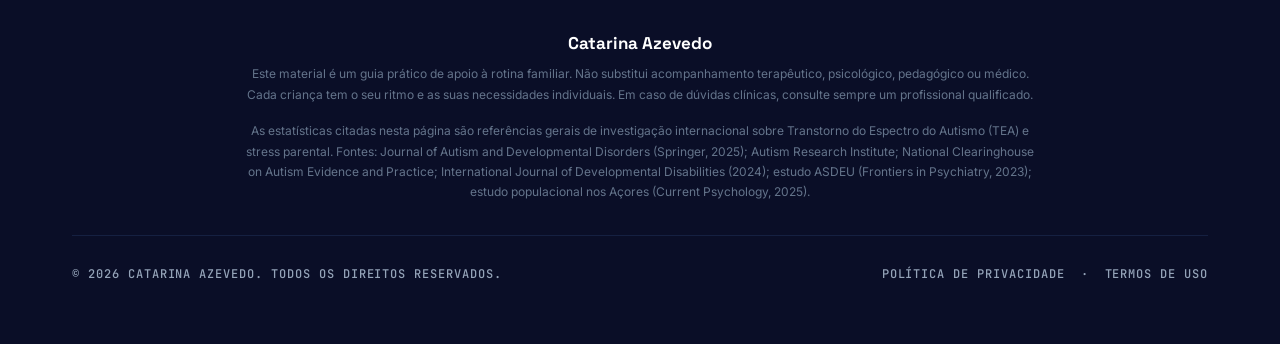
==== commit a1ddd703: "feat(nav): replace brand+cta with urgency timer countdown" ====
--- a/index.html
+++ b/index.html
@@ -28,8 +28,31 @@
 <!-- ============ NAV ============ -->
 <nav class="nav">
   <div class="container nav__inner">
-    <a href="#top" class="nav__brand">Catarina<span>.</span></a>
-    <a href="#oferta" class="nav__cta">Quero por 14,90 €</a>
+    <span class="nav__urgency" aria-label="Oferta por tempo limitado">
+      <span class="nav__urgency-dot" aria-hidden="true"></span>
+      Por tempo limitado
+    </span>
+    <div class="nav__timer" id="nav-timer" role="timer" aria-live="polite" aria-label="Contagem decrescente da oferta">
+      <div class="nav__timer-block">
+        <span class="nav__timer-num" id="nt-days">00</span>
+        <span class="nav__timer-label">Dias</span>
+      </div>
+      <span class="nav__timer-sep" aria-hidden="true">:</span>
+      <div class="nav__timer-block">
+        <span class="nav__timer-num" id="nt-hours">00</span>
+        <span class="nav__timer-label">Horas</span>
+      </div>
+      <span class="nav__timer-sep" aria-hidden="true">:</span>
+      <div class="nav__timer-block">
+        <span class="nav__timer-num" id="nt-mins">00</span>
+        <span class="nav__timer-label">Min</span>
+      </div>
+      <span class="nav__timer-sep" aria-hidden="true">:</span>
+      <div class="nav__timer-block">
+        <span class="nav__timer-num" id="nt-secs">00</span>
+        <span class="nav__timer-label">Seg</span>
+      </div>
+    </div>
   </div>
 </nav>
 
--- a/assets/styles.css
+++ b/assets/styles.css
@@ -178,7 +178,8 @@
 .mec-card__img {
   position: relative;
   z-index: 1;
-  max-width: 500px;
+  max-width: 680px;
+  width: 100%;
   margin-bottom: -4rem;
   margin-top: -2rem;
   width: 100%;
@@ -443,6 +444,82 @@
   transition: transform .3s;
 }
 .nav__cta:hover { transform: translateY(-1px); color: #fff; }
+
+/* Nav urgency label (replaces brand) */
+.nav__urgency {
+  display: inline-flex;
+  align-items: center;
+  gap: 0.55rem;
+  font: 600 var(--text-xs)/1 var(--font-body);
+  text-transform: uppercase;
+  letter-spacing: 0.14em;
+  color: var(--gold-bright);
+  white-space: nowrap;
+}
+.nav__urgency-dot {
+  width: 8px;
+  height: 8px;
+  border-radius: 50%;
+  background: var(--gold-bright);
+  box-shadow: 0 0 10px var(--gold-bright);
+  animation: navPulse 1.6s ease-in-out infinite;
+}
+@keyframes navPulse {
+  0%, 100% { opacity: 1; transform: scale(1); }
+  50% { opacity: 0.45; transform: scale(0.82); }
+}
+@media (prefers-reduced-motion: reduce) {
+  .nav__urgency-dot { animation: none; }
+}
+
+/* Nav countdown timer (replaces CTA) */
+.nav__timer {
+  display: inline-flex;
+  align-items: flex-end;
+  gap: 0.55rem;
+  font-family: var(--font-mono);
+  color: var(--text-primary);
+}
+.nav__timer-block {
+  display: inline-flex;
+  flex-direction: column;
+  align-items: center;
+  gap: 0.15rem;
+  min-width: 2.1ch;
+}
+.nav__timer-num {
+  font: 700 1.125rem/1 var(--font-mono);
+  color: var(--cyan-glow);
+  font-variant-numeric: tabular-nums;
+  letter-spacing: -0.02em;
+}
+.nav__timer-label {
+  font: 500 0.5625rem/1 var(--font-body);
+  text-transform: uppercase;
+  letter-spacing: 0.12em;
+  color: var(--text-muted);
+}
+.nav__timer-sep {
+  font: 700 1rem/1 var(--font-mono);
+  color: var(--text-muted);
+  padding-bottom: 0.85rem;
+}
+
+@media (max-width: 640px) {
+  .nav__urgency {
+    font-size: 0.625rem;
+    letter-spacing: 0.1em;
+    gap: 0.4rem;
+  }
+  .nav__urgency-dot { width: 6px; height: 6px; }
+  .nav__timer { gap: 0.35rem; }
+  .nav__timer-num { font-size: 0.9375rem; }
+  .nav__timer-label { font-size: 0.5rem; letter-spacing: 0.08em; }
+  .nav__timer-sep { font-size: 0.8125rem; padding-bottom: 0.75rem; }
+}
+@media (max-width: 420px) {
+  .nav__urgency { display: none; }
+}
 
 /* ---------- 7. HERO ---------- */
 .hero { position: relative; }
@@ -1133,7 +1210,6 @@
   display: grid;
   place-items: stretch;
   min-height: 500px;
-  border-radius: 0 var(--radius-lg) var(--radius-lg) 0;
   overflow: hidden;
 }
 .product__visual--clean { padding: 0; border: none; background: none; }
@@ -1146,13 +1222,6 @@
   object-fit: cover;
   object-position: center;
   filter: none;
-}
-.product__visual::after {
-  content: '';
-  position: absolute;
-  top: 0; left: 0;
-  width: 4px; height: 100%;
-  background: linear-gradient(180deg, var(--gold), transparent);
 }
 .product__pillars {
   list-style: none;
@@ -1465,10 +1534,11 @@
 .scenes-list li::after {
   content: '';
   position: absolute;
-  top: 0; right: 0;
-  width: 100%; height: 100%;
-  background: linear-gradient(90deg, transparent 0%, transparent 50%, rgba(99,102,241,0.12) 80%, transparent 100%);
-  pointer-events: none;
+  top: 0; left: 0;
+  width: 50%; height: 4px;
+  background: linear-gradient(90deg, var(--cyan-glow) 0%, var(--indigo-glow) 50%, transparent 100%);
+  pointer-events: none;
+  border-top-left-radius: var(--radius-md);
 }
 .scenes-list li::before {
   content: counter(scene, decimal-leading-zero);
@@ -1683,10 +1753,10 @@
 }
 .offer__right { overflow: visible; padding-top: 0; }
 .offer__right-mockup {
-  width: 320px;
-  max-width: 100%;
+  width: 420px;
+  max-width: 110%;
   display: block;
-  margin: -5rem auto 1.5rem;
+  margin: -6rem auto 1.5rem;
   filter: drop-shadow(0 16px 32px rgba(0,0,0,0.5)) drop-shadow(0 0 24px rgba(59,130,246,0.3));
   position: relative;
   z-index: 3;
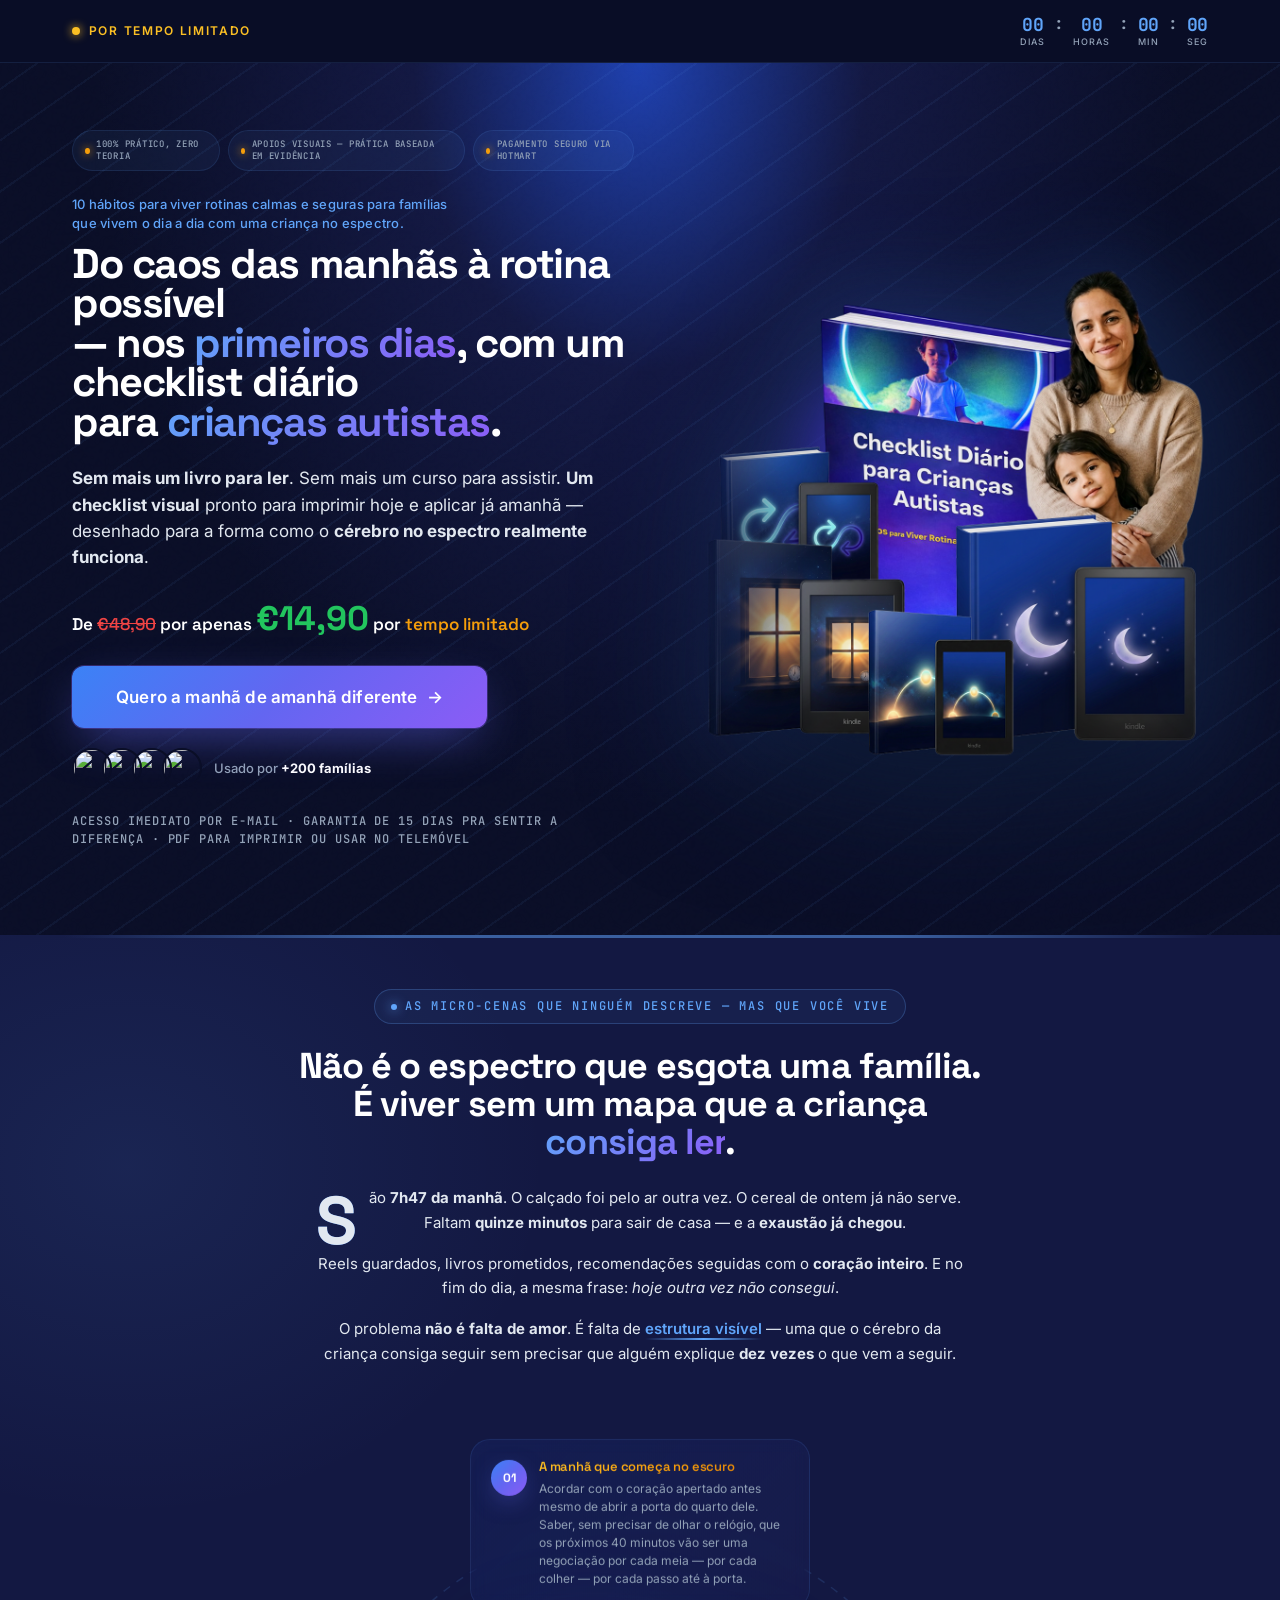
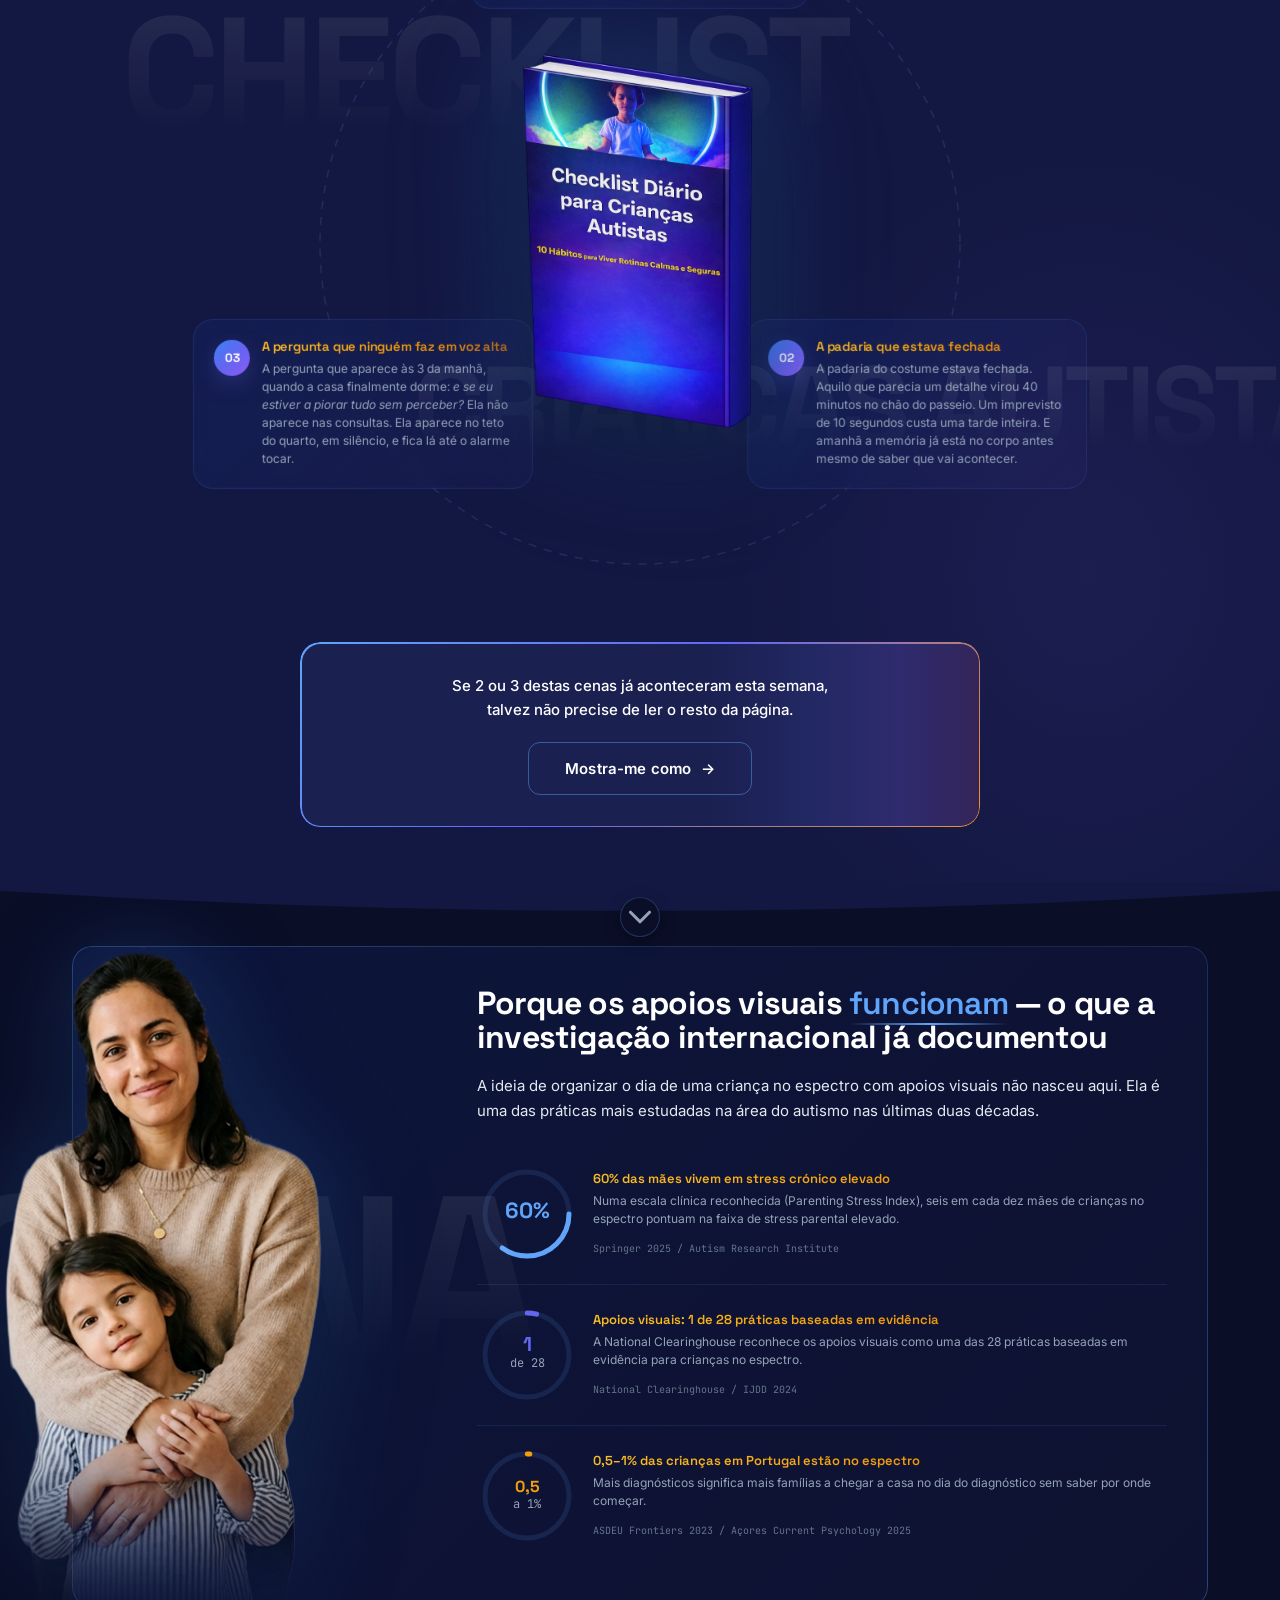
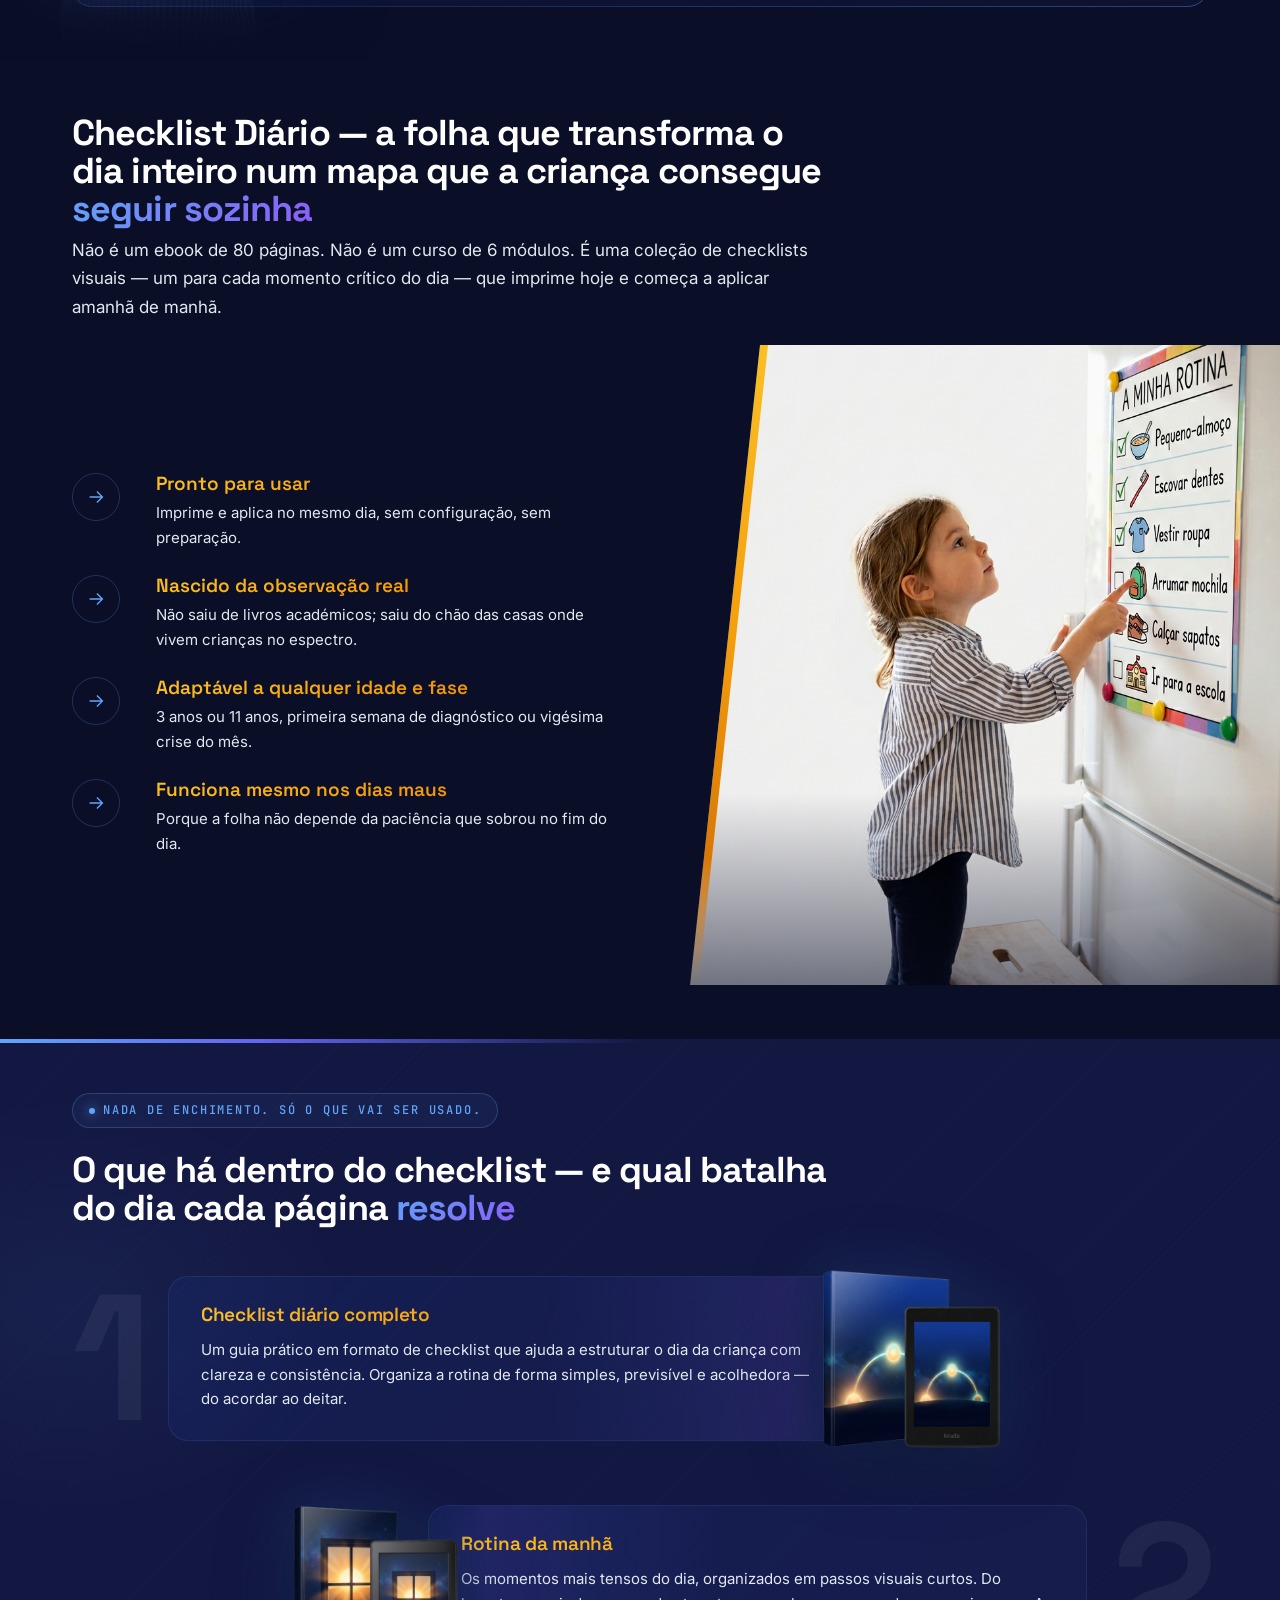
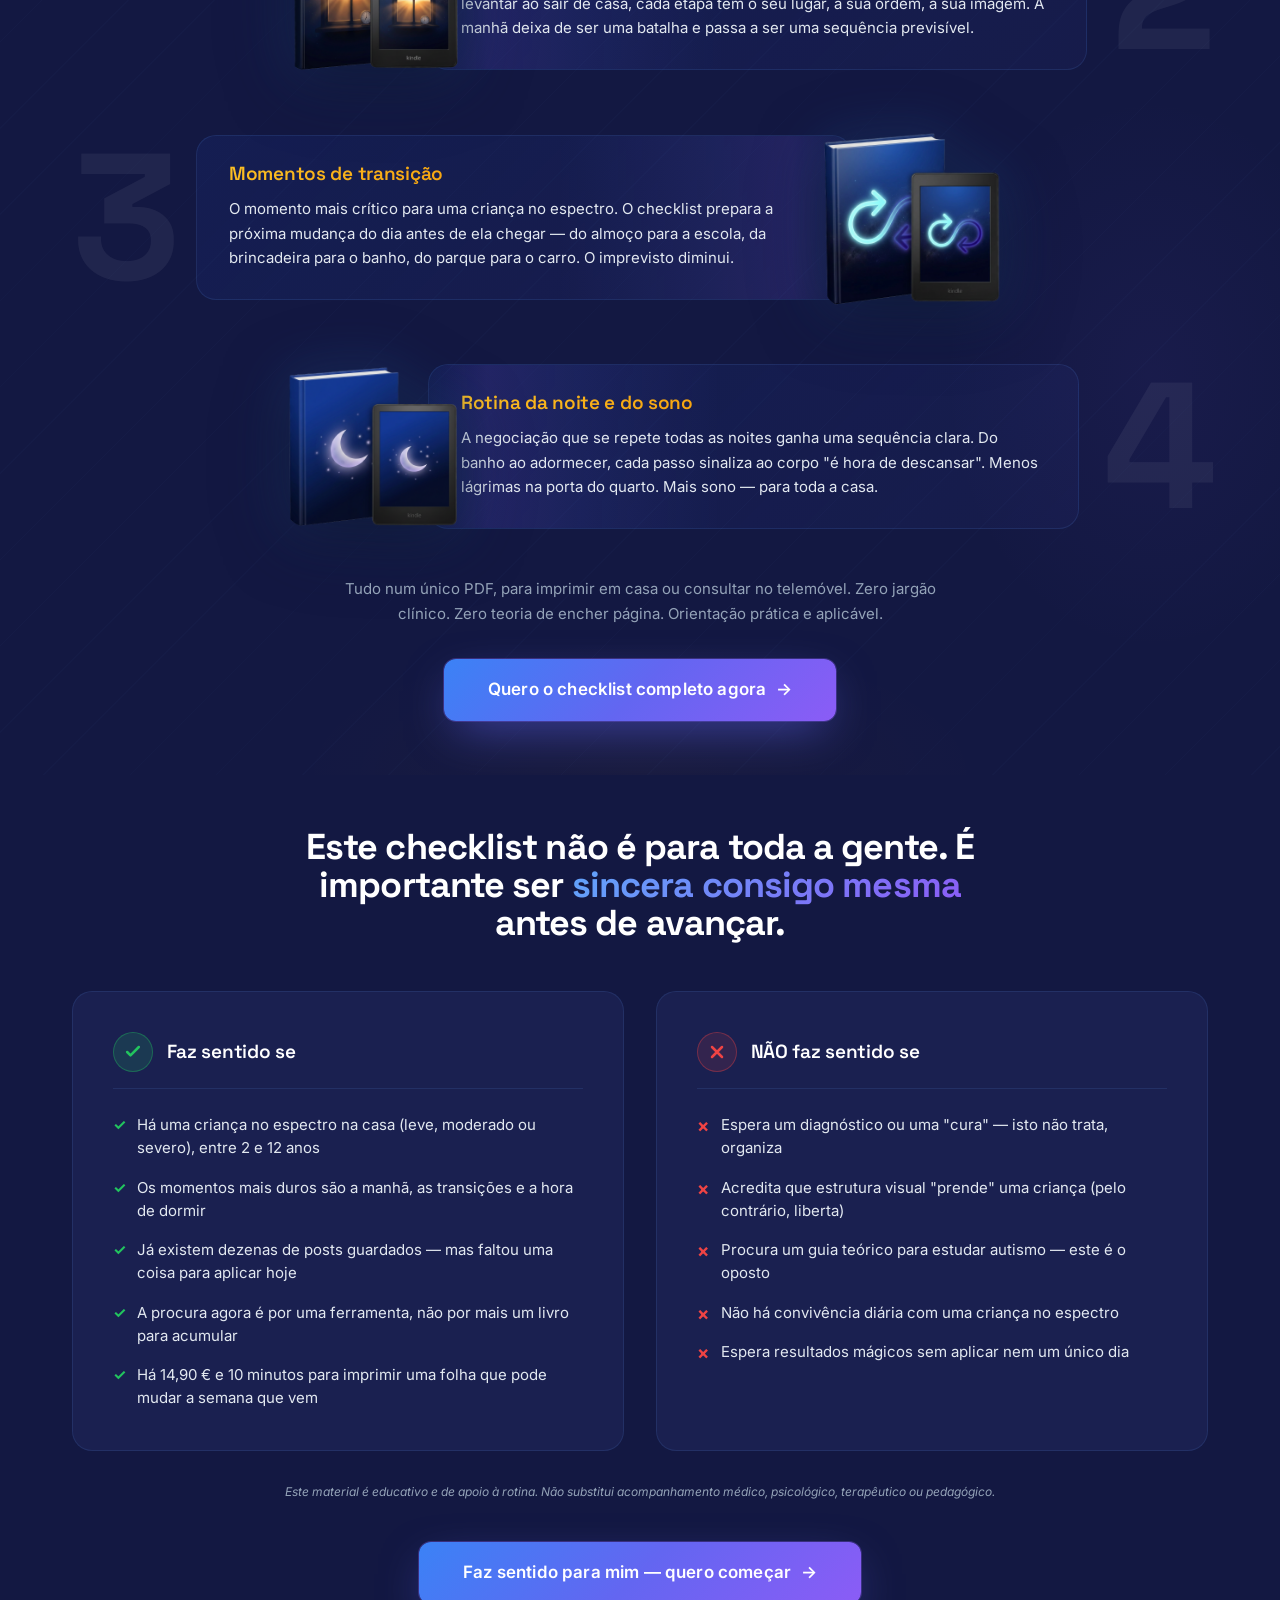
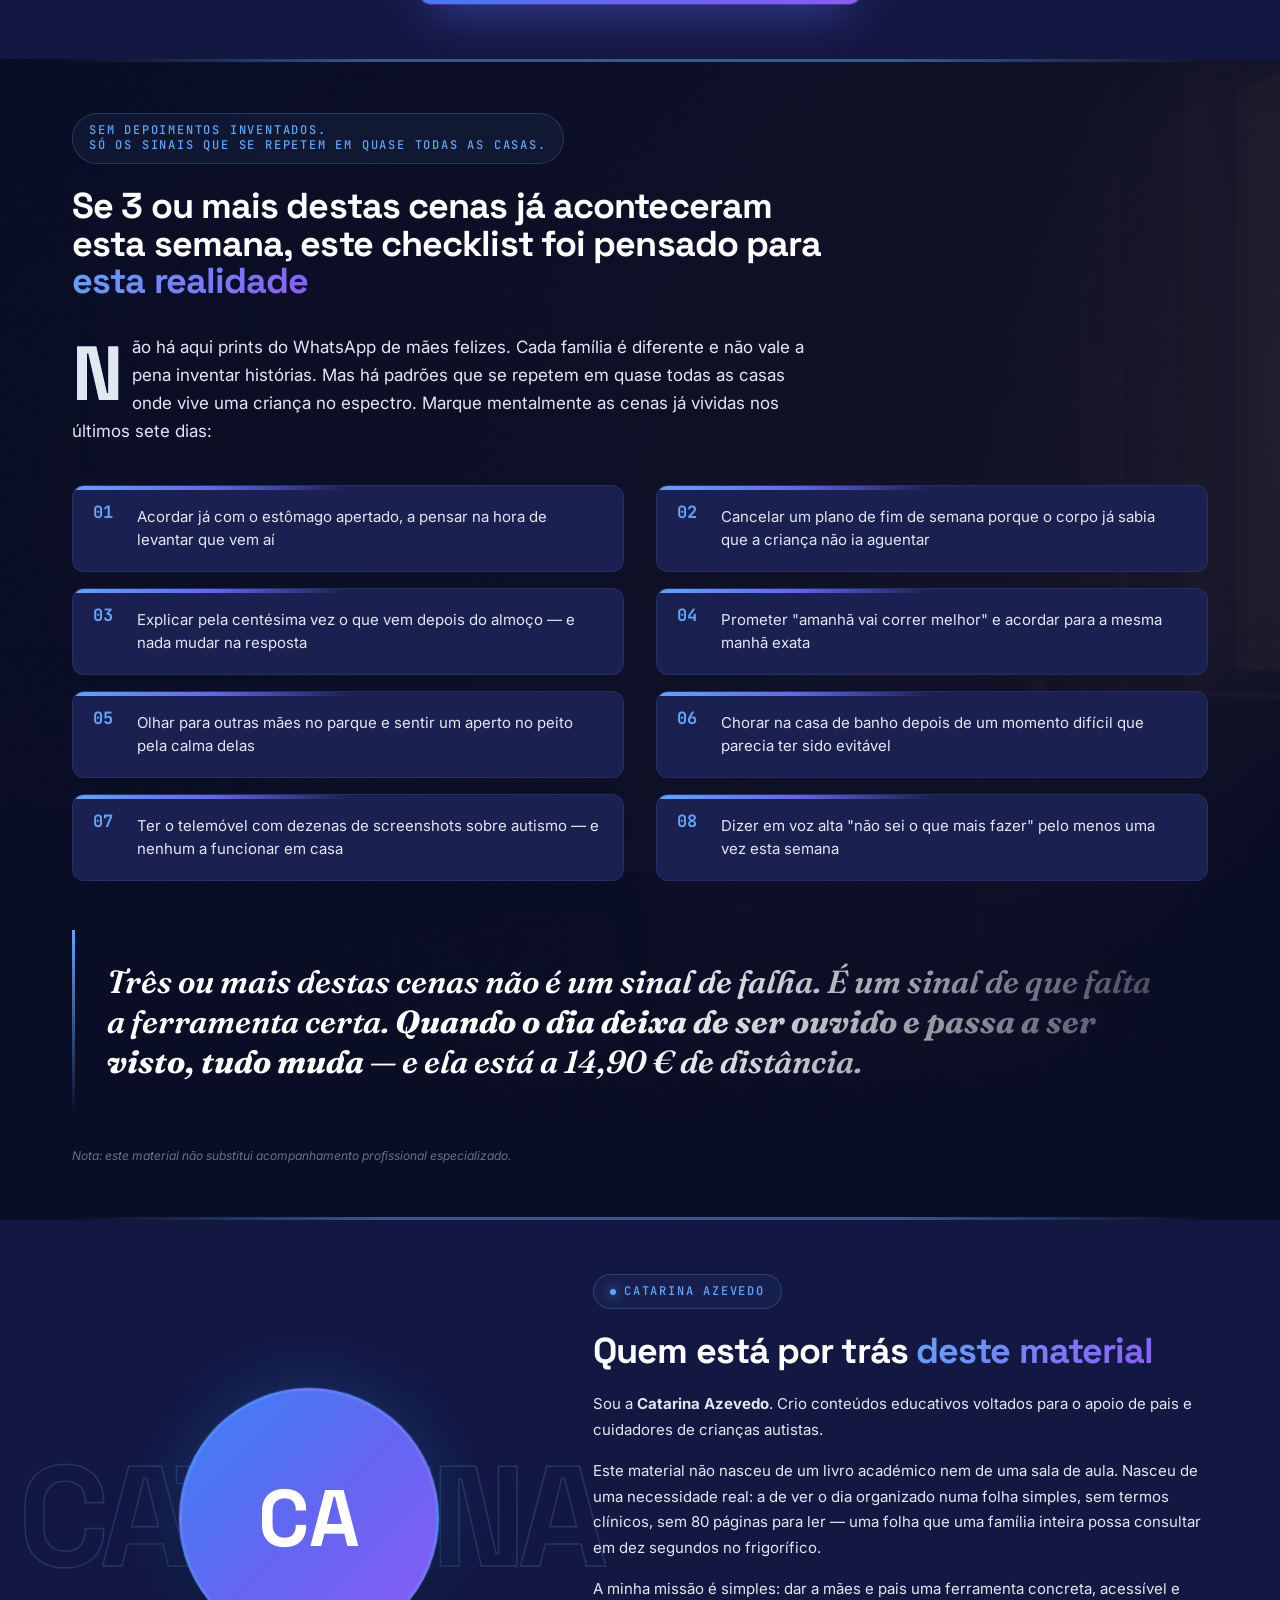
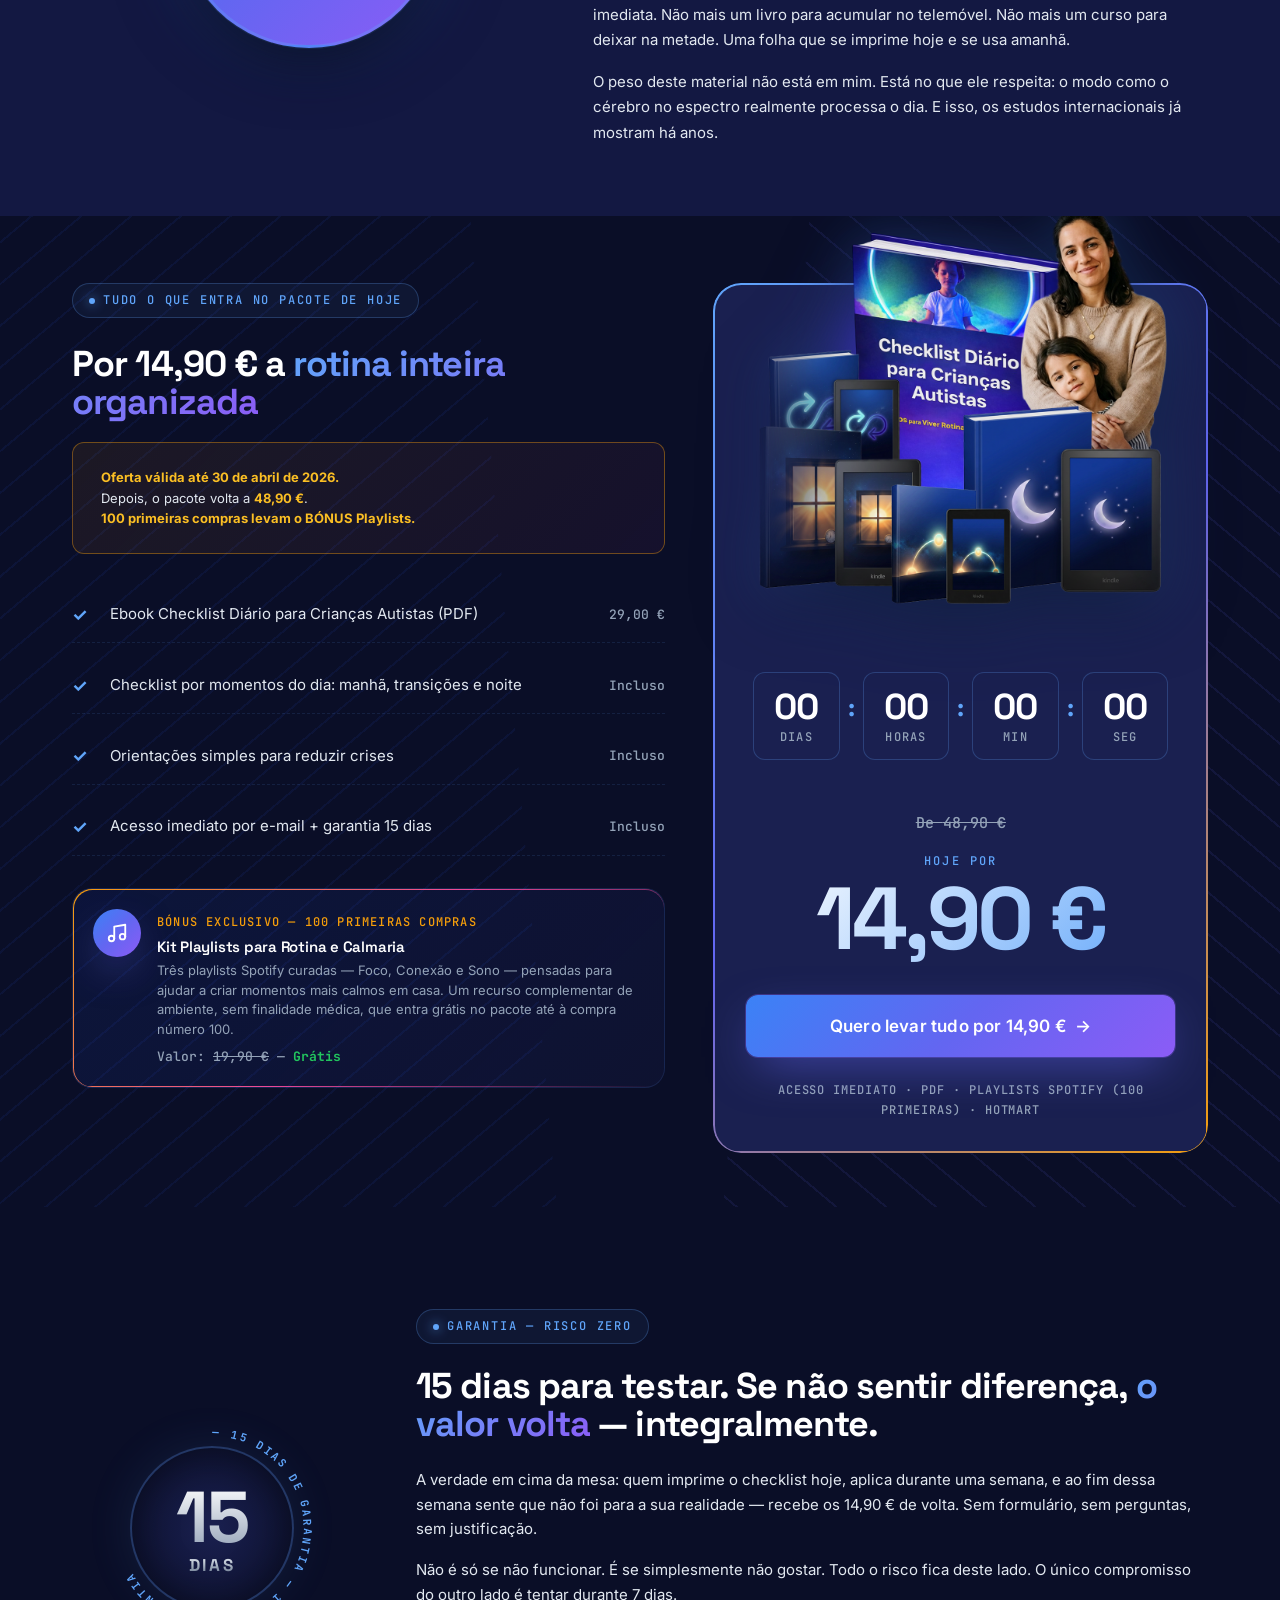
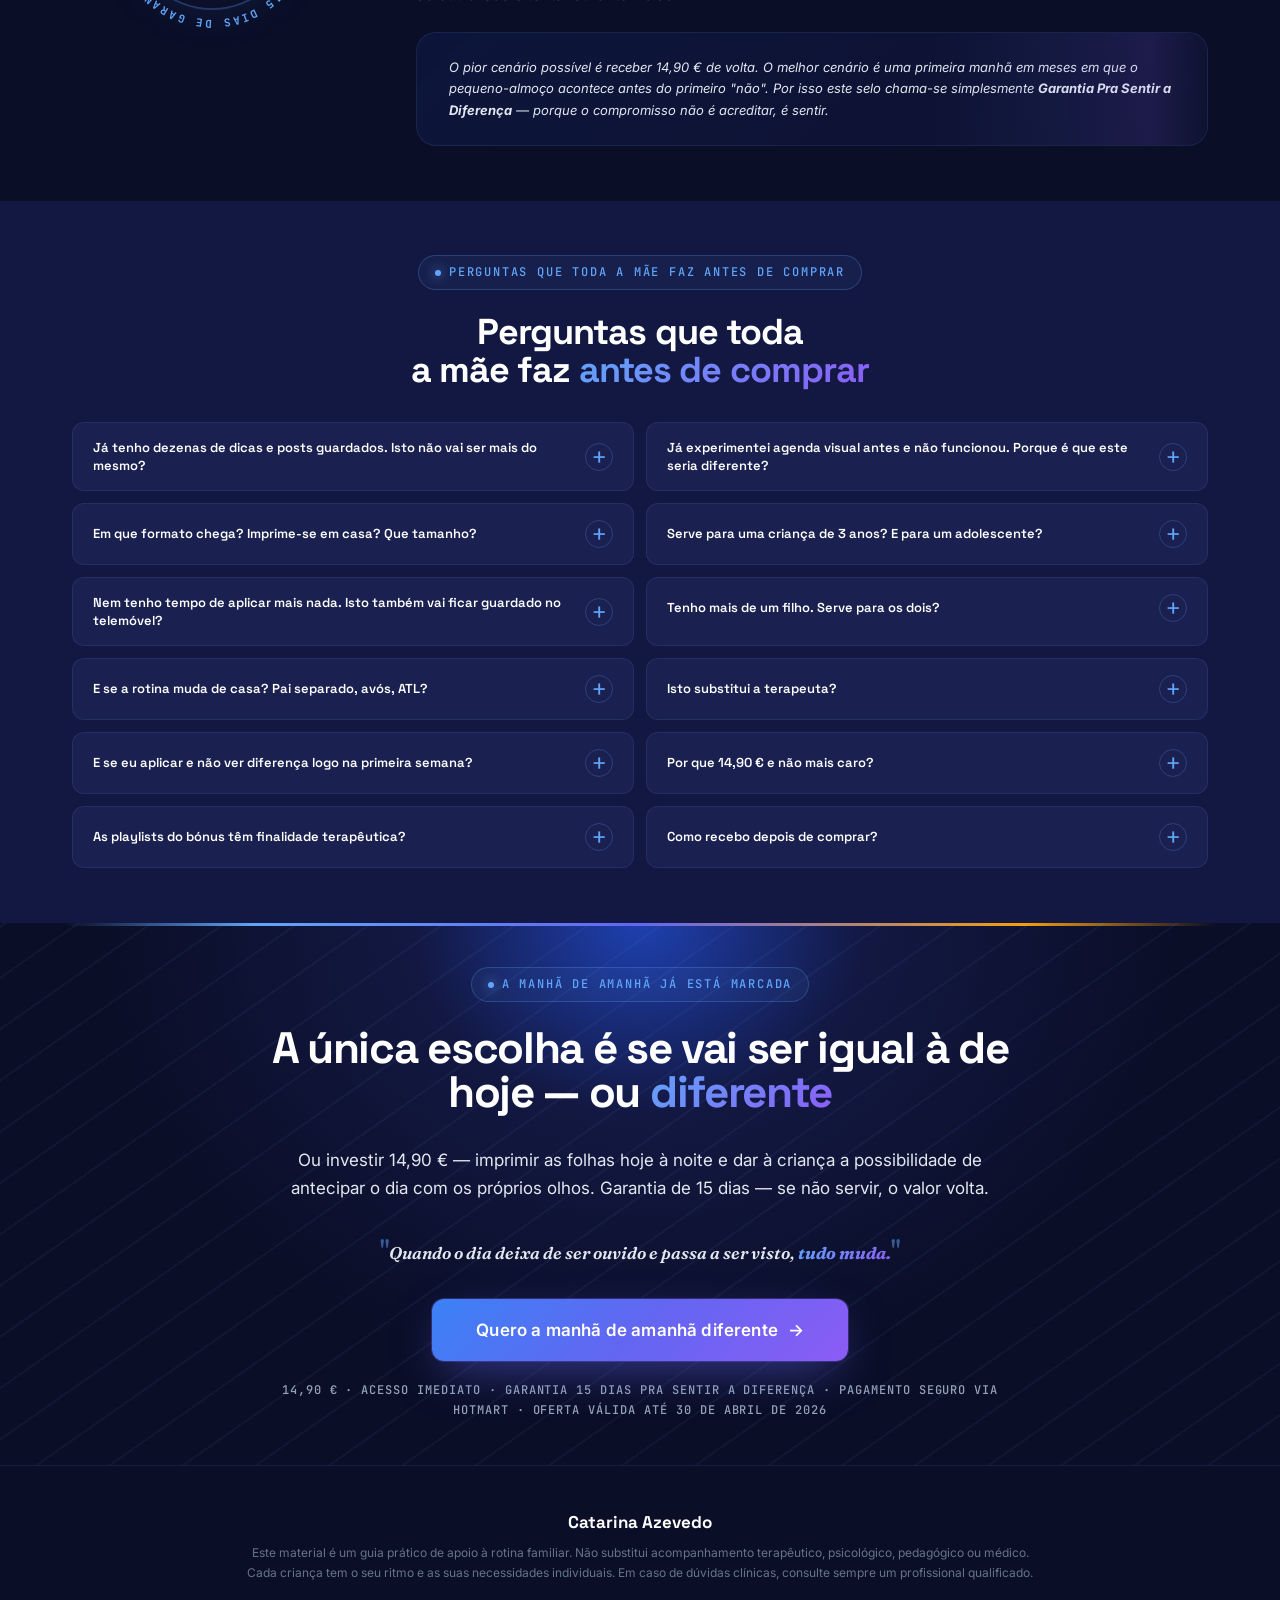
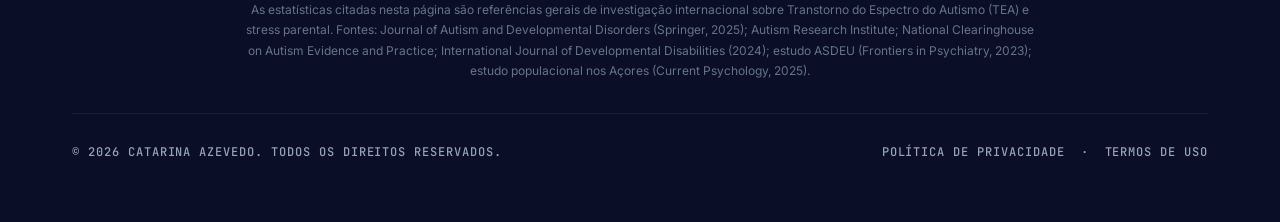
==== commit 4a3319ed: "fix(produto): flush-right diagonal image with gold gradient border" ====
--- a/index.html
+++ b/index.html
@@ -235,10 +235,9 @@
       <p style="margin-bottom: 0;">Não é um ebook de 80 páginas. Não é um curso de 6 módulos. É uma coleção de checklists visuais — um para cada momento crítico do dia — que imprime hoje e começa a aplicar amanhã de manhã.</p>
     </div>
 
-    <div class="product__grid product__grid--reversed" style="margin-top: 0; padding-top: 0;">
-      <div class="product__body reveal" style="padding-top: 0;">
-
-        <ul class="product__pillars" style="margin-top: 0; padding-top: 0;">
+    <div class="product__grid-split">
+      <div class="product__body reveal">
+        <ul class="product__pillars">
           <li class="pillar">
             <span class="pillar-icon" aria-hidden="true">
               <svg viewBox="0 0 24 24" fill="none" stroke="currentColor" stroke-width="1.5"><path d="M5 12h14M13 6l6 6-6 6"/></svg>
@@ -278,7 +277,8 @@
         </ul>
       </div>
 
-      <div class="product__visual product__visual--clean reveal">
+      <div class="product__visual-split reveal">
+        <div class="product__visual-split-bg" aria-hidden="true"></div>
         <img src="assets/images/product-child.png" alt="Criança seguindo o checklist visual no frigorífico" loading="lazy" decoding="async">
       </div>
     </div>
--- a/assets/styles.css
+++ b/assets/styles.css
@@ -1202,8 +1202,6 @@
   .product__grid .product__body {
     padding: 2.5rem 3rem;
   }
-  .product__grid--reversed .product__body { order: 1; }
-  .product__grid--reversed .product__visual { order: 2; }
 }
 .product__visual {
   position: relative;
@@ -1212,9 +1210,6 @@
   min-height: 500px;
   overflow: hidden;
 }
-.product__visual--clean { padding: 0; border: none; background: none; }
-.product__visual--clean::before,
-.product__visual--clean::after { display: none; }
 .product__visual img {
   width: 100%;
   height: 100%;
@@ -1247,6 +1242,87 @@
 .feature-icon svg { width: 28px; height: 28px; }
 .pillar h4 { margin-bottom: .35rem; background: linear-gradient(135deg, #FBBF24 0%, #F59E0B 50%, #D97706 100%); -webkit-background-clip: text; background-clip: text; -webkit-text-fill-color: transparent; }
 .pillar p { color: var(--text-body); font-size: var(--text-base); }
+
+/* ---------- 11b. PRODUCT SPLIT (flush-right diagonal) ---------- */
+.product__grid-split {
+  display: grid;
+  grid-template-columns: 1fr;
+  gap: 2rem;
+  align-items: center;
+  margin-top: 1.5rem;
+}
+.product__grid-split .product__body { padding: 0; }
+.product__grid-split .product__pillars { margin-top: 0; }
+
+.product__visual-split {
+  position: relative;
+  isolation: isolate;
+  z-index: 2;
+  overflow: hidden;
+  height: 420px;
+  background: var(--bg-primary);
+  box-shadow: 0 24px 60px rgba(0,0,0,0.7);
+  /* full-bleed right edge on mobile too */
+  margin-right: calc(-1 * var(--container-px-mobile));
+  width: calc(100% + var(--container-px-mobile));
+  clip-path: polygon(40px 0, 100% 0, 100% 100%, 0 100%);
+}
+.product__visual-split-bg {
+  position: absolute;
+  inset: 0;
+  z-index: 0;
+  background-image: url('images/product-child.png');
+  background-size: cover;
+  background-position: center;
+  filter: blur(32px) brightness(0.42) saturate(1.1);
+  transform: scale(1.18);
+}
+.product__visual-split img {
+  position: relative;
+  z-index: 1;
+  width: 100%;
+  height: 100%;
+  object-fit: cover;
+  object-position: center center;
+  filter: contrast(1.05) brightness(0.98);
+}
+.product__visual-split::before {
+  content: '';
+  position: absolute;
+  inset: 0;
+  z-index: 3;
+  background: linear-gradient(180deg, var(--gold-bright) 0%, var(--gold) 45%, #D97706 80%, rgba(217,119,6,0) 100%);
+  clip-path: polygon(40px 0, 48px 0, 8px 100%, 0 100%);
+  pointer-events: none;
+}
+.product__visual-split::after {
+  content: '';
+  position: absolute;
+  inset: 0;
+  z-index: 2;
+  background: linear-gradient(180deg, transparent 70%, rgba(10,14,39,0.55) 100%);
+  pointer-events: none;
+}
+
+@media (min-width: 900px) {
+  .product__grid-split {
+    grid-template-columns: 1.1fr 1fr;
+    gap: 3rem;
+    align-items: center;
+  }
+  .product__grid-split .product__body { order: 1; padding-right: 1rem; }
+  .product__visual-split {
+    order: 2;
+    height: 640px;
+    /* flush-right: extend image past grid cell + container padding until viewport edge */
+    margin-right: calc(-1 * (max(2rem, (100vw - 1200px) / 2) + 2rem));
+    width: calc(100% + max(2rem, (100vw - 1200px) / 2) + 2rem);
+    clip-path: polygon(70px 0, 100% 0, 100% 100%, 0 100%);
+  }
+  .product__visual-split::before {
+    clip-path: polygon(70px 0, 78px 0, 8px 100%, 0 100%);
+  }
+}
 
 /* ---------- 12. ZIGZAG LAYOUT ---------- */
 .zigzag {
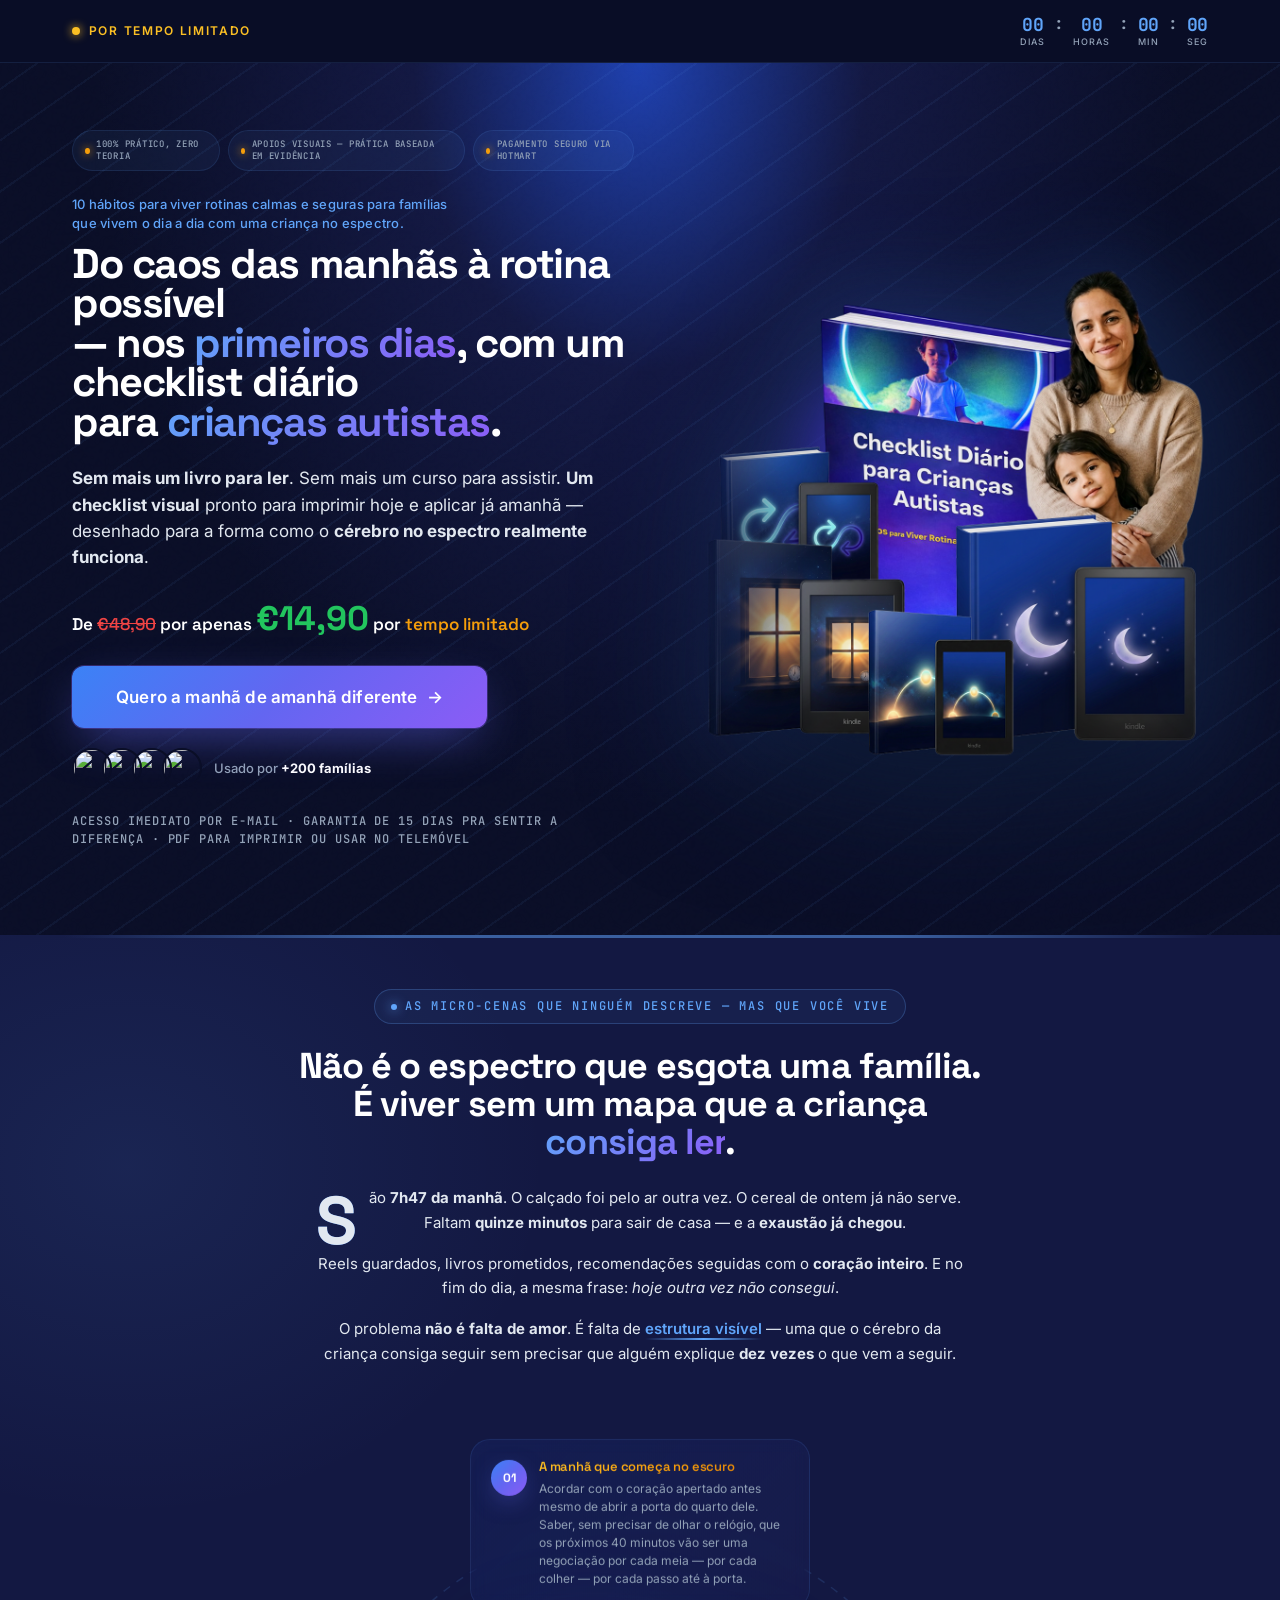
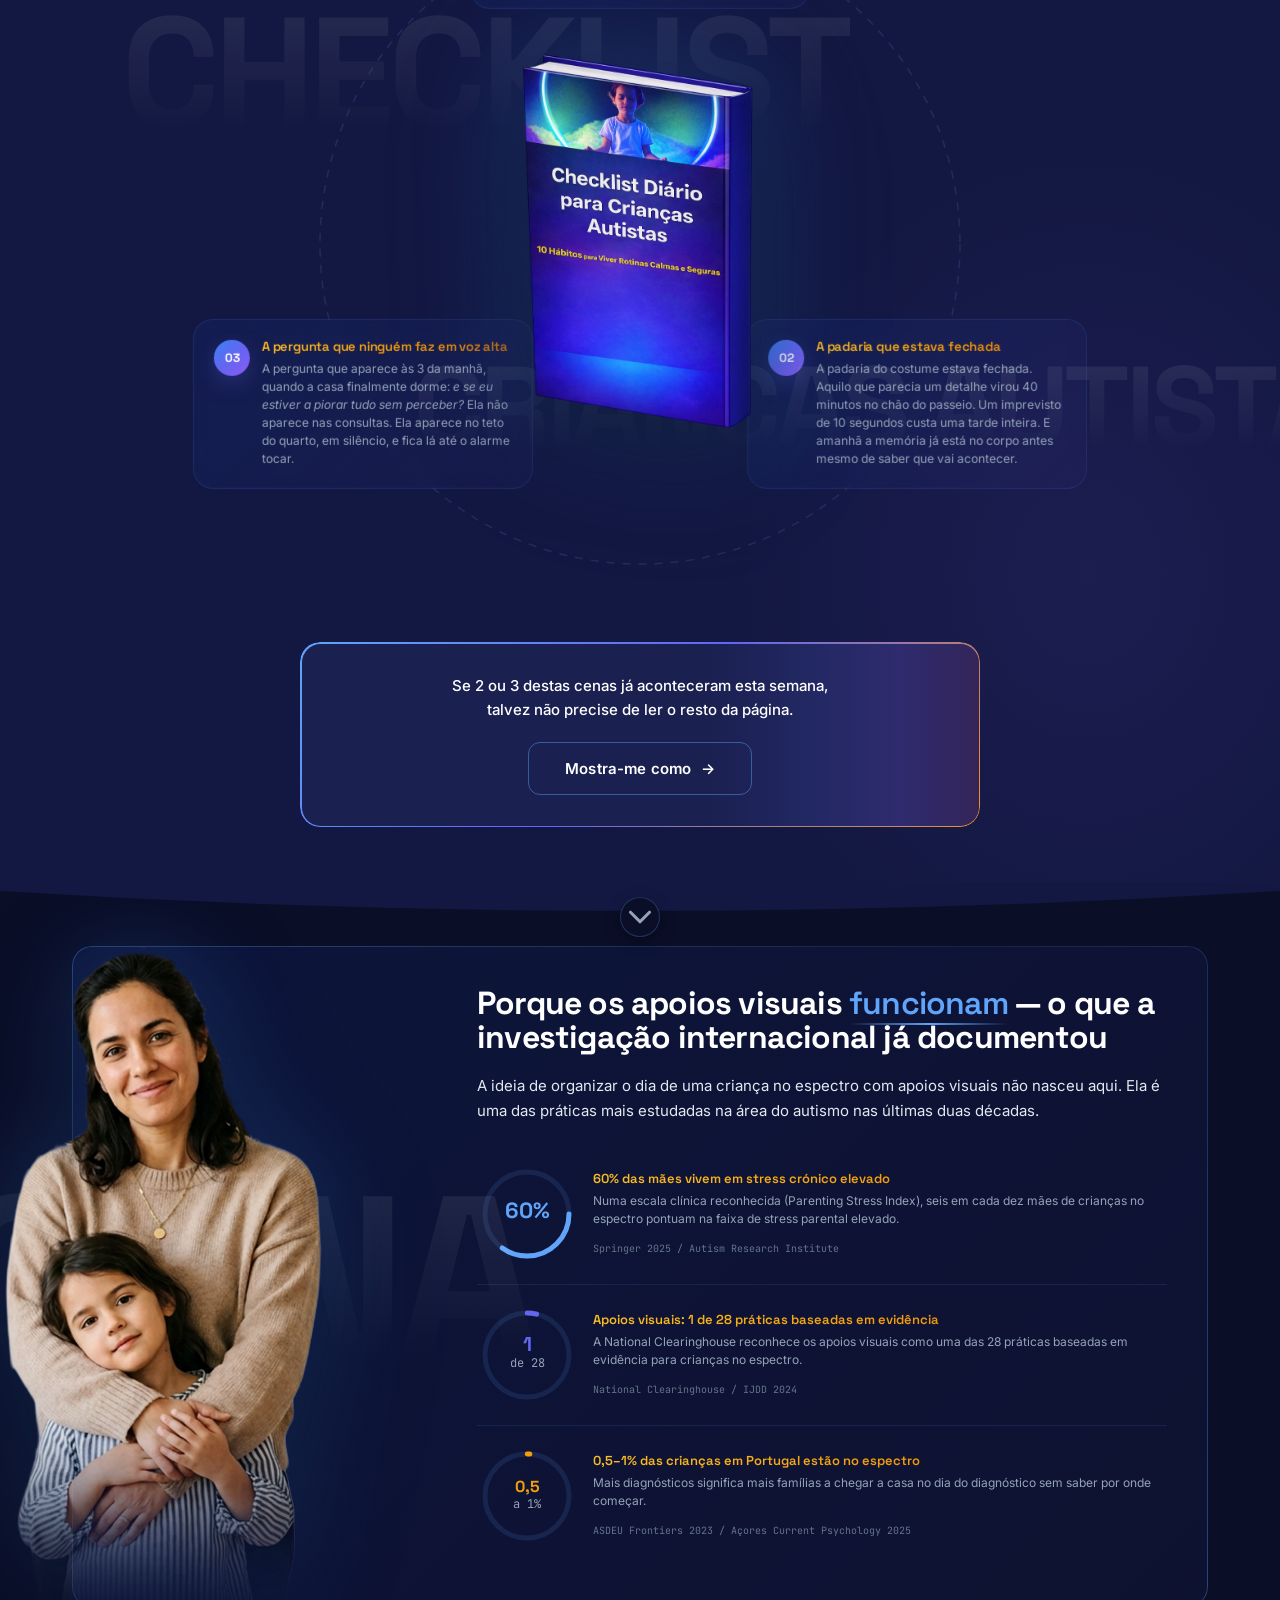
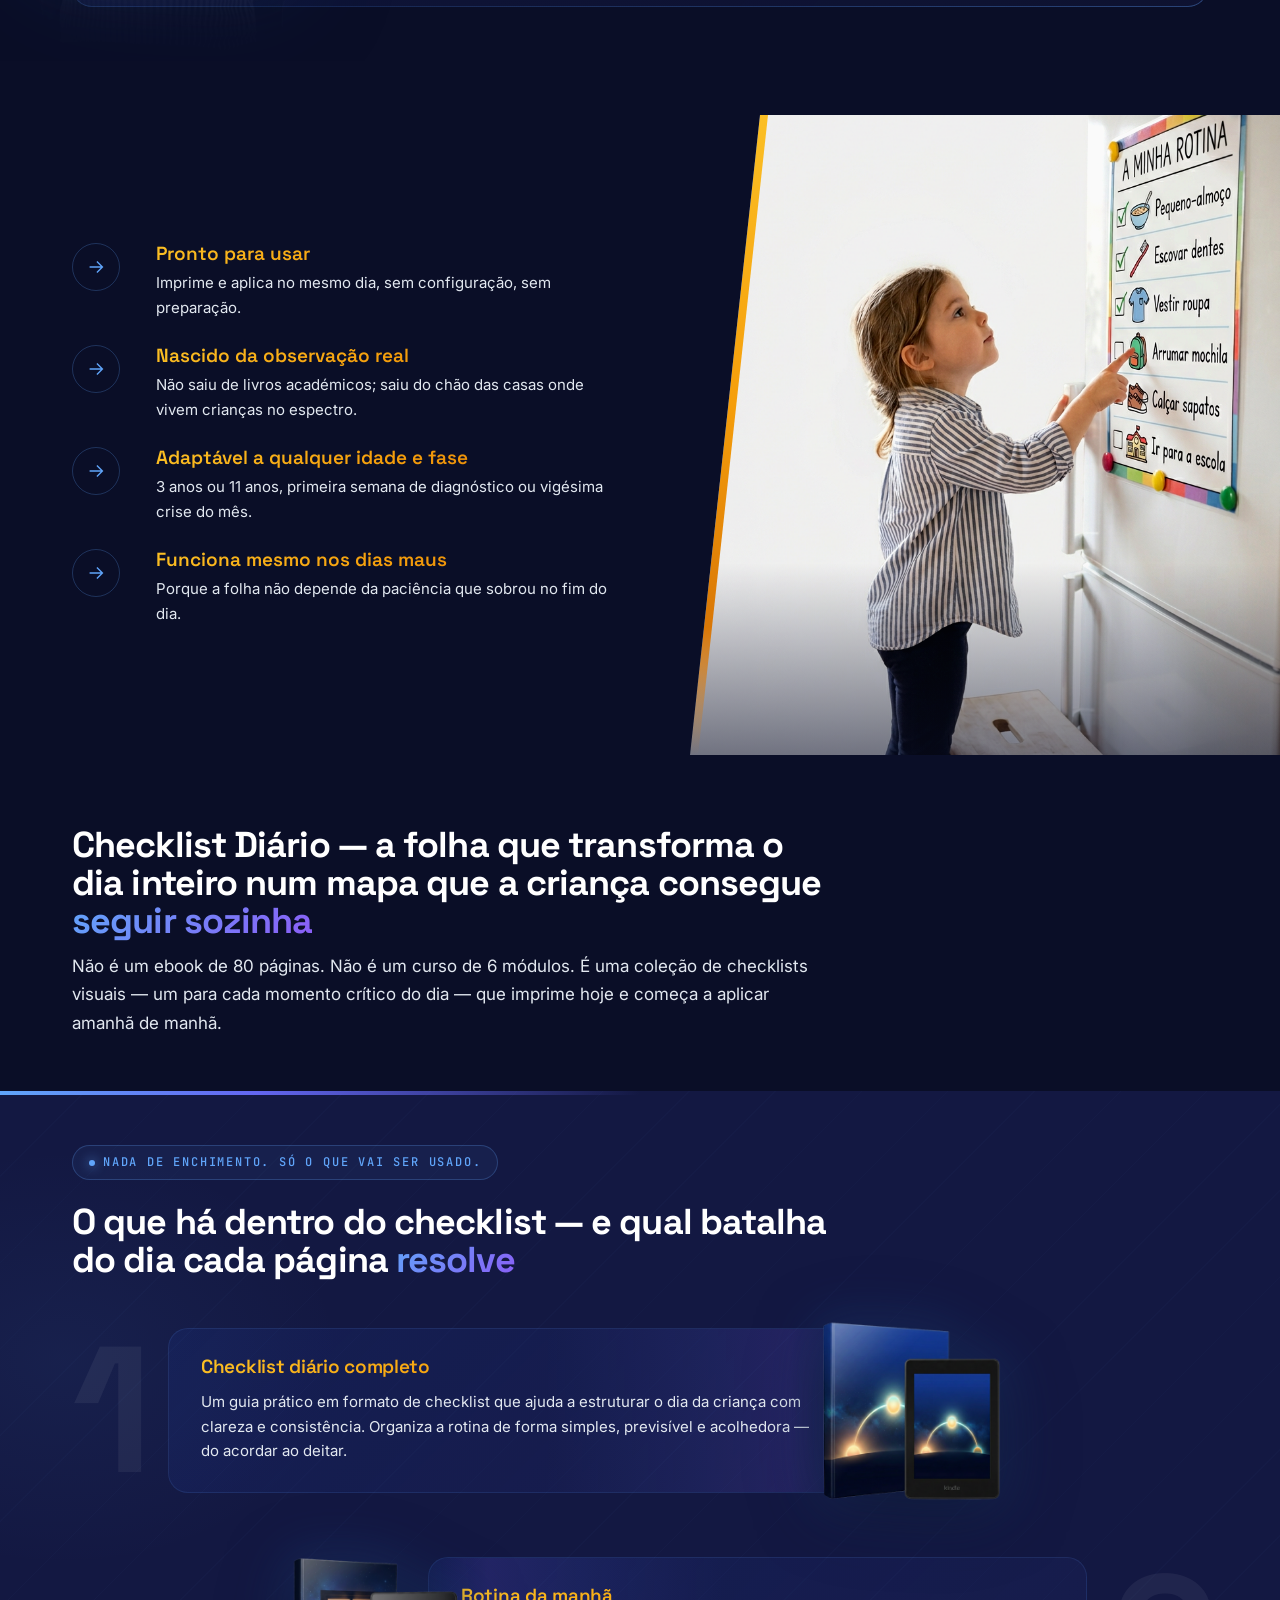
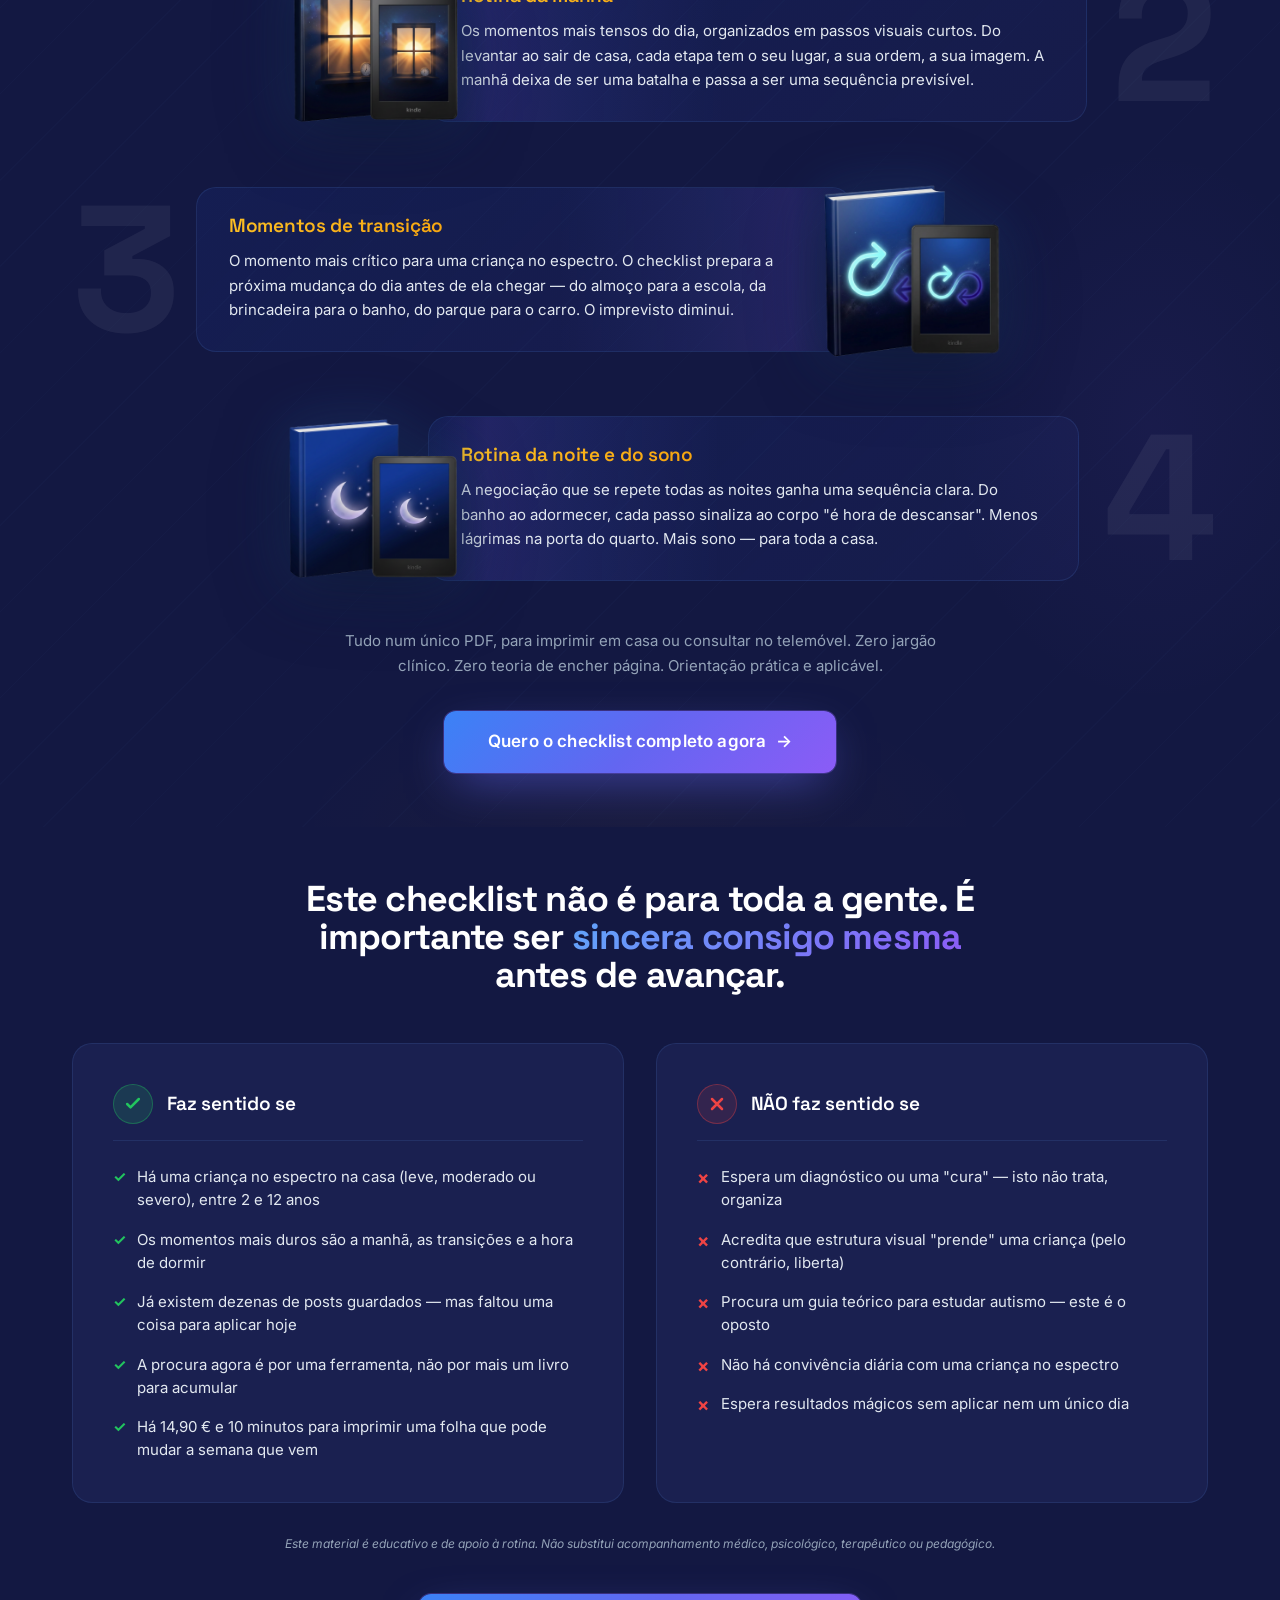
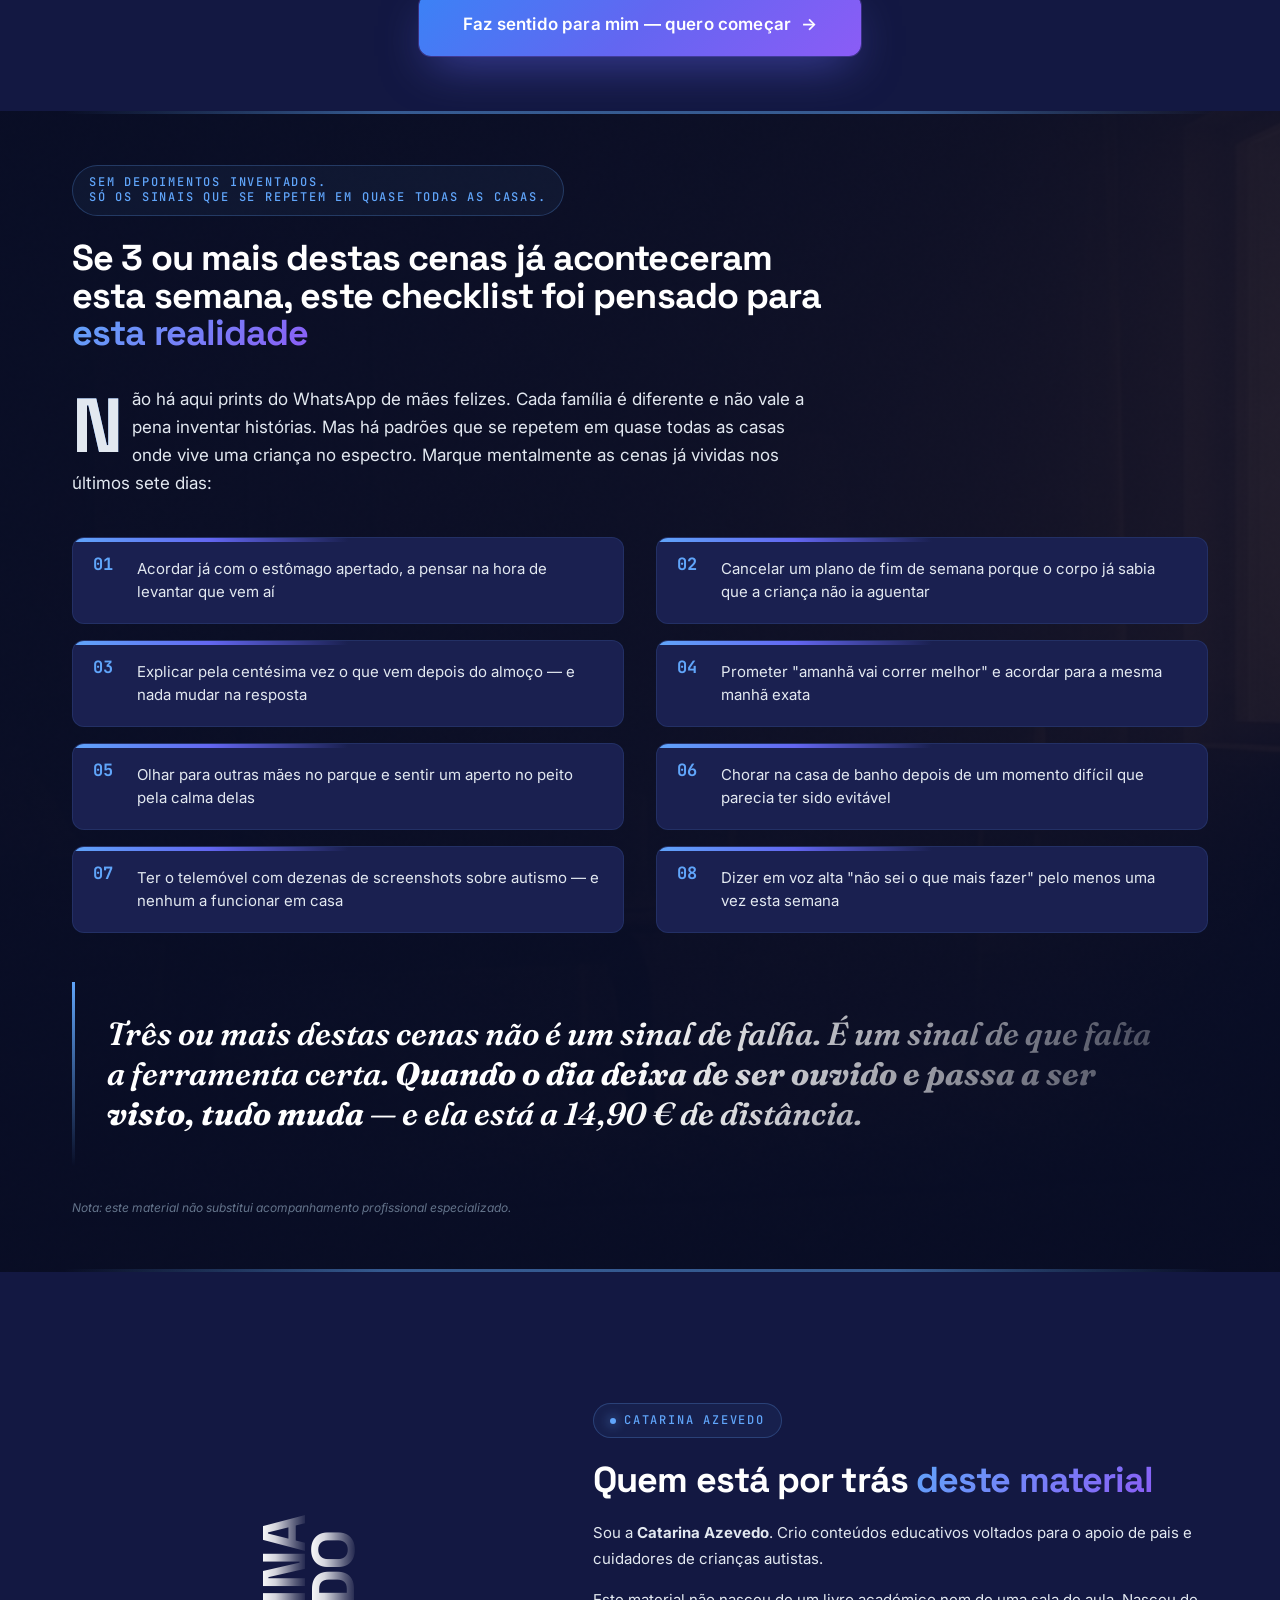
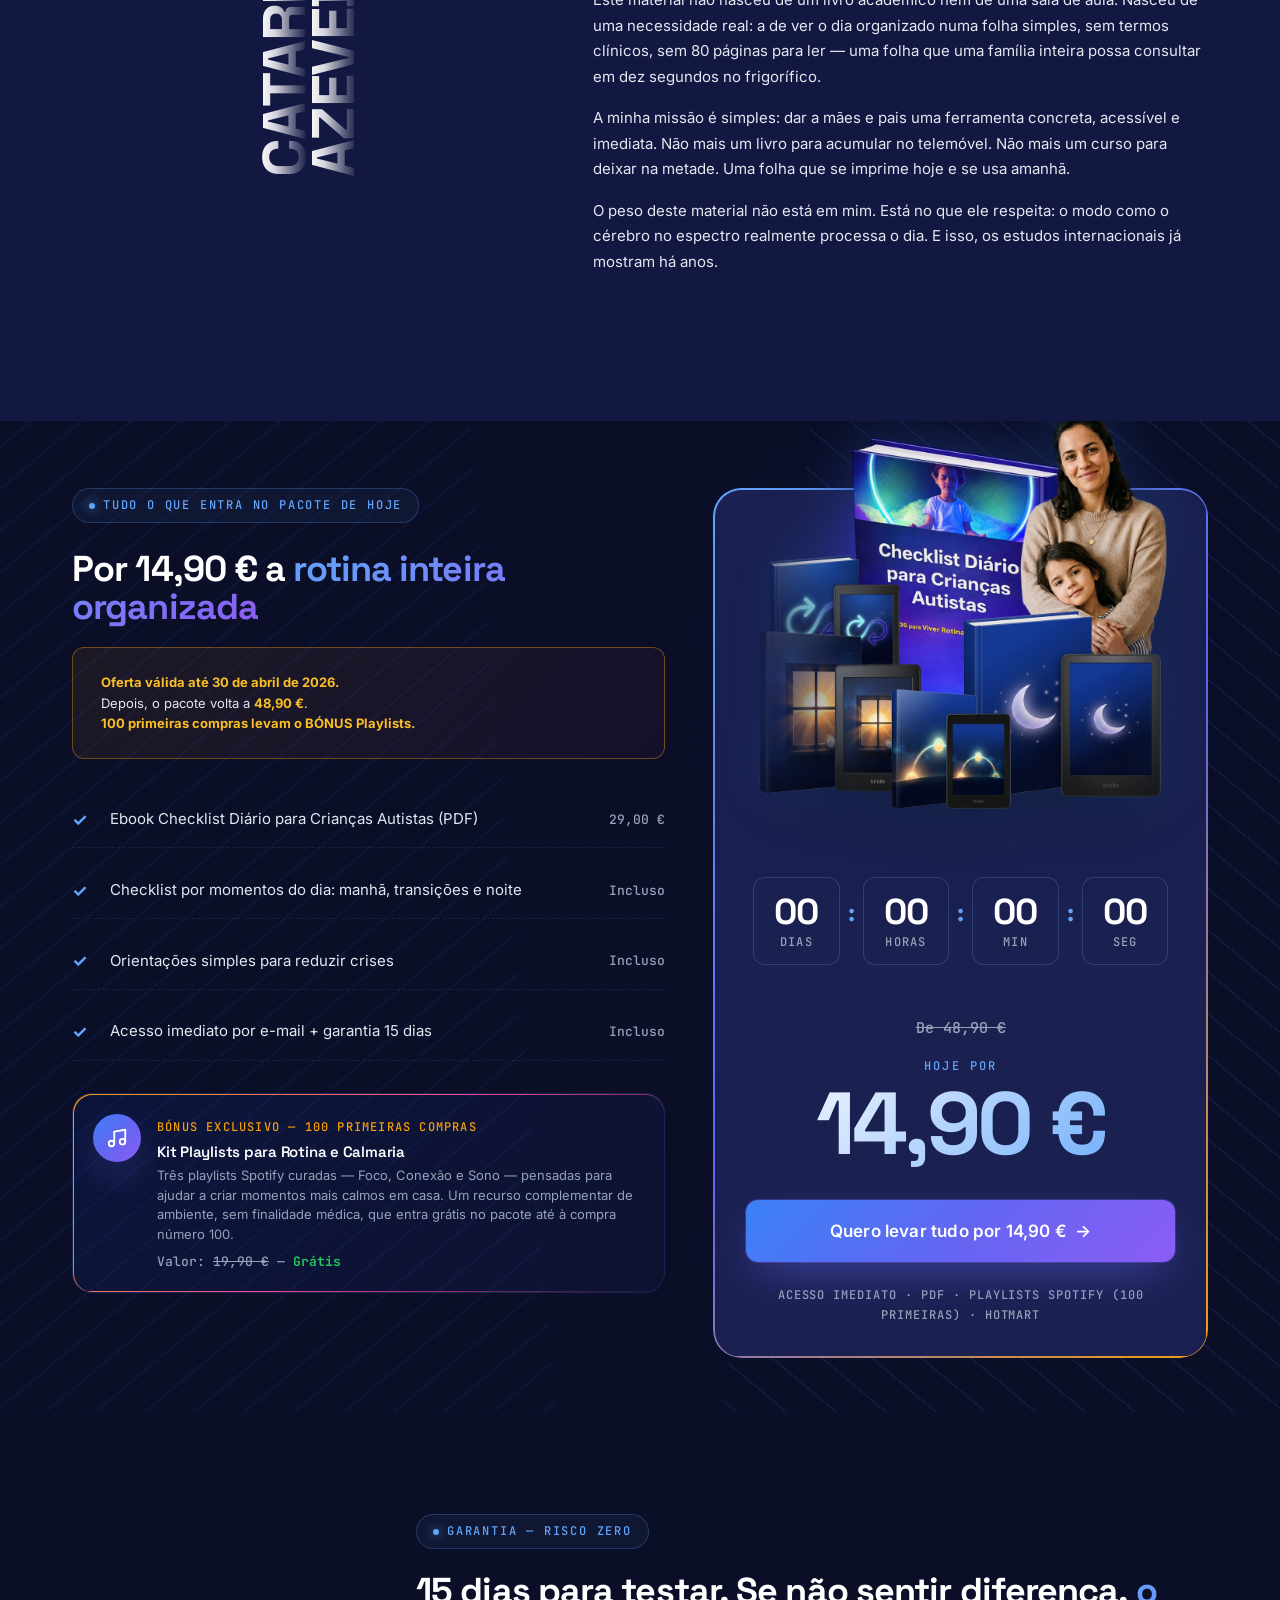
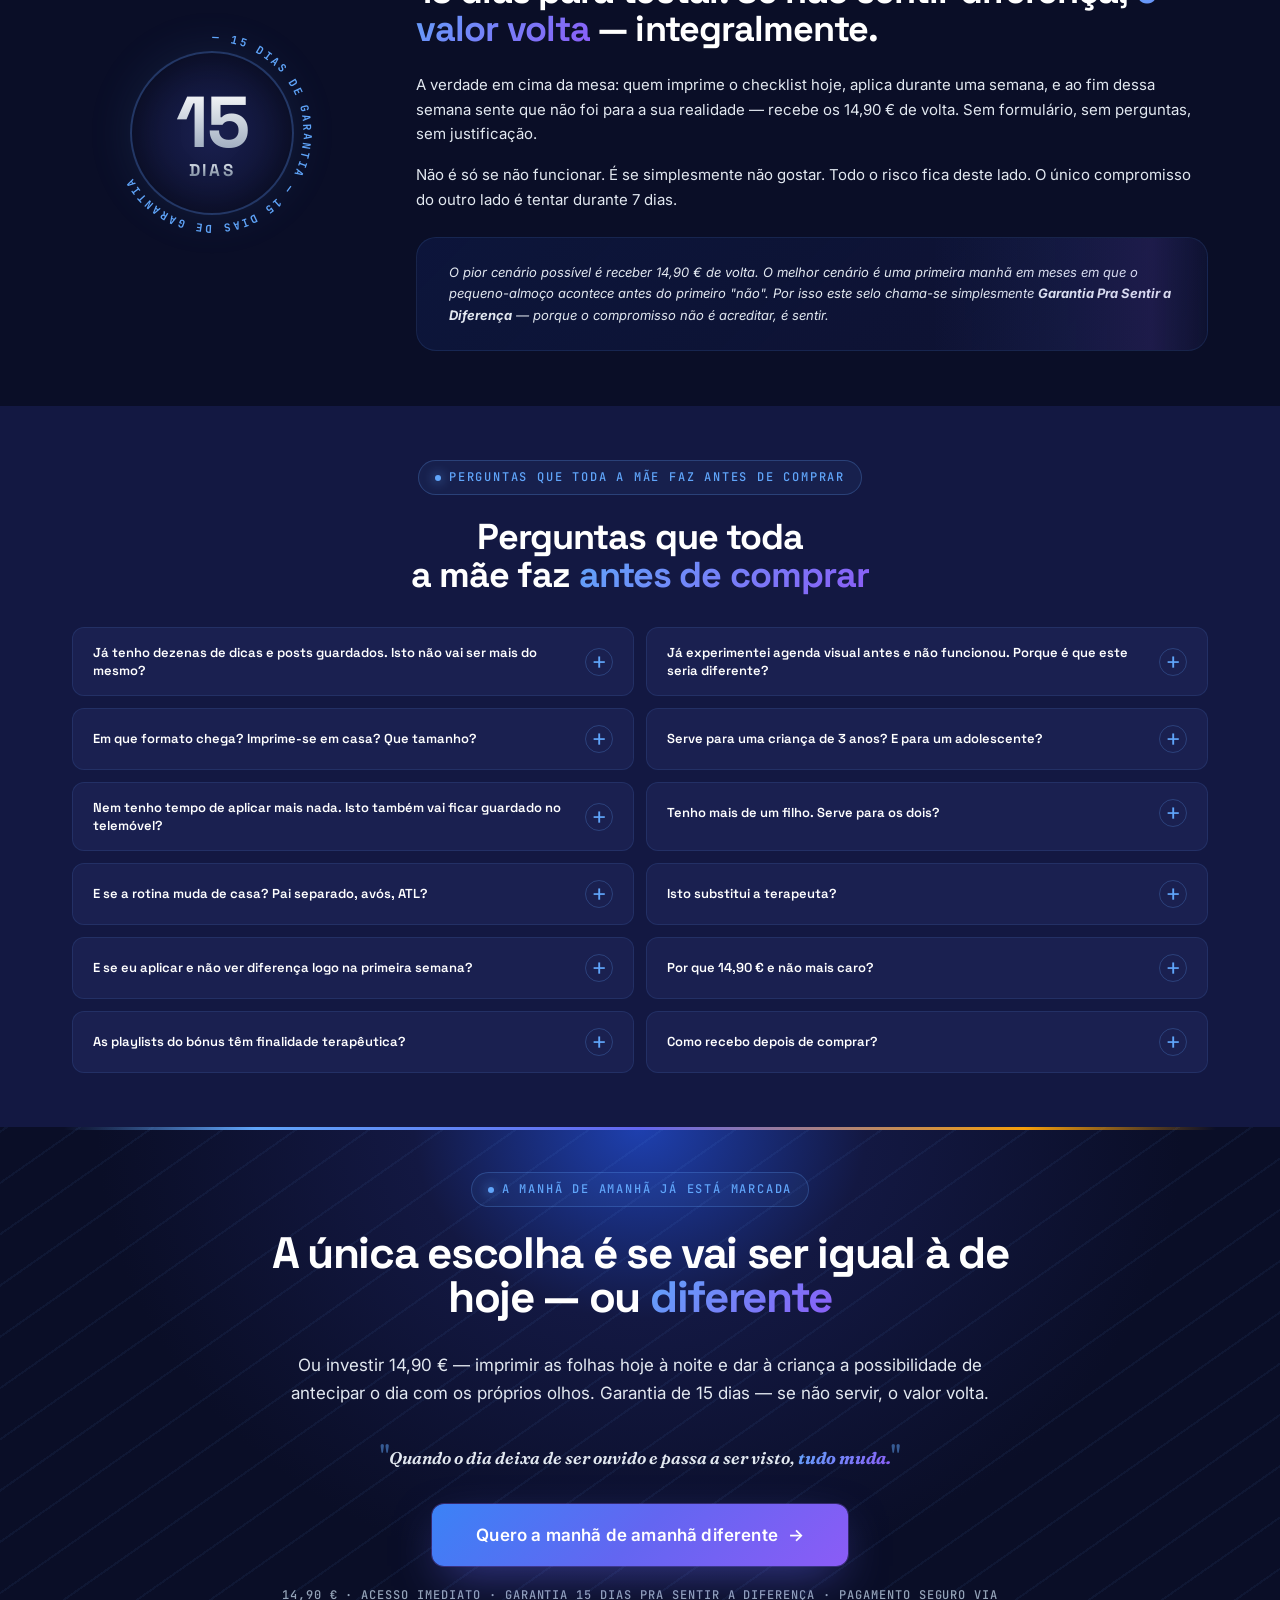
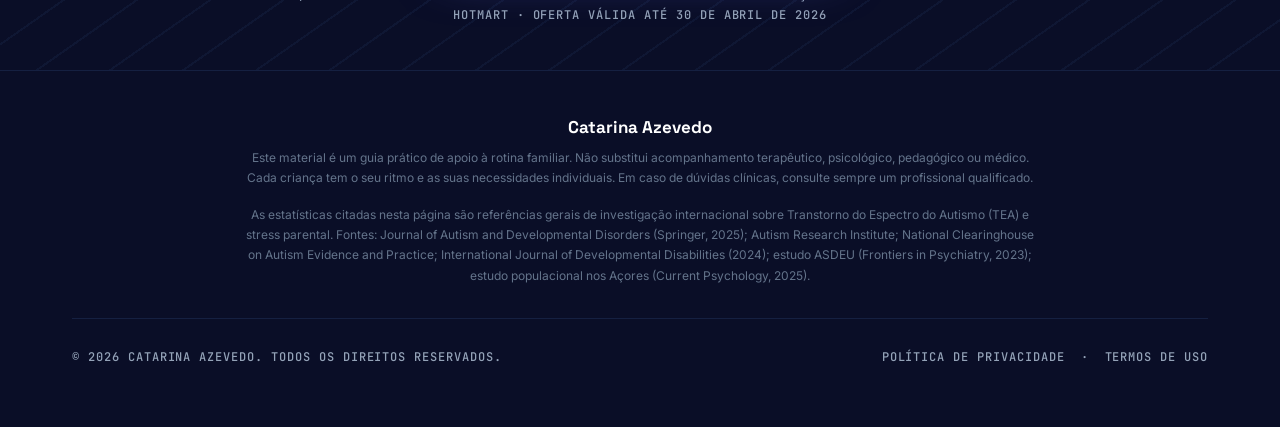
==== commit a805c191: "feat(layout): reorder produto head + vertical name treatment in autora" ====
--- a/index.html
+++ b/index.html
@@ -230,12 +230,7 @@
 <!-- ============ 4. PRODUTO ============ -->
 <section class="section section--produto-compact" id="produto">
   <div class="container">
-    <div class="section-head reveal" style="margin-bottom: 0; padding-bottom: 0;">
-      <h2>Checklist Diário — a folha que transforma o dia inteiro num mapa que a criança consegue <span class="accent-grad">seguir sozinha</span></h2>
-      <p style="margin-bottom: 0;">Não é um ebook de 80 páginas. Não é um curso de 6 módulos. É uma coleção de checklists visuais — um para cada momento crítico do dia — que imprime hoje e começa a aplicar amanhã de manhã.</p>
-    </div>
-
-    <div class="product__grid-split">
+    <div class="product__grid-split product__grid-split--first">
       <div class="product__body reveal">
         <ul class="product__pillars">
           <li class="pillar">
@@ -281,6 +276,11 @@
         <div class="product__visual-split-bg" aria-hidden="true"></div>
         <img src="assets/images/product-child.png" alt="Criança seguindo o checklist visual no frigorífico" loading="lazy" decoding="async">
       </div>
+    </div>
+
+    <div class="section-head section-head--post reveal">
+      <h2>Checklist Diário — a folha que transforma o dia inteiro num mapa que a criança consegue <span class="accent-grad">seguir sozinha</span></h2>
+      <p>Não é um ebook de 80 páginas. Não é um curso de 6 módulos. É uma coleção de checklists visuais — um para cada momento crítico do dia — que imprime hoje e começa a aplicar amanhã de manhã.</p>
     </div>
   </div>
 </section>
@@ -436,8 +436,10 @@
   <div class="container">
     <div class="author__grid">
       <div class="author__visual reveal">
-        <div class="layered-word">CATARINA</div>
-        <div class="author__photo" aria-label="Retrato de Catarina Azevedo">CA</div>
+        <div class="author__name-vertical" aria-label="Catarina Azevedo">
+          <span class="author__name-line">CATARINA</span>
+          <span class="author__name-line">AZEVEDO</span>
+        </div>
       </div>
 
       <div class="author__body reveal">
--- a/assets/styles.css
+++ b/assets/styles.css
@@ -1178,6 +1178,24 @@
   margin-top: 0 !important;
   padding-top: 0 !important;
 }
+/* When grid is the first element and section-head comes AFTER it */
+.section--produto-compact .product__grid-split--first {
+  margin-top: 0 !important;
+}
+.section--produto-compact .section-head--post {
+  margin-top: 3.5rem !important;
+  margin-bottom: 0 !important;
+  padding-bottom: 0 !important;
+}
+.section--produto-compact .section-head--post p {
+  margin-top: 0.75rem !important;
+  margin-bottom: 0 !important;
+}
+@media (min-width: 900px) {
+  .section--produto-compact .section-head--post {
+    margin-top: 4.5rem !important;
+  }
+}
 
 /* ---------- 11. PRODUCT SECTION ---------- */
 .product__grid {
@@ -1645,34 +1663,56 @@
 
 .author__visual {
   position: relative;
-  display: grid;
-  place-items: center;
-  min-height: 380px;
-}
-.author__visual .layered-word {
-  position: absolute;
-  top: 50%; left: 50%;
-  transform: translate(-50%, -50%);
-  font: 700 var(--text-mega)/0.85 var(--font-display);
+  min-height: 640px;
+  overflow: hidden;
+}
+/* Vertical name treatment — editorial side label, rotated -90deg so text reads bottom-up.
+   Pre-rotation layout is a row (CATARINA | AZEVEDO) so that AFTER rotating -90deg
+   the two lines become stacked vertically in the final visual.
+   Absolute position so the huge pre-rotation width doesn't blow out the grid column. */
+.author__name-vertical {
+  position: absolute;
+  top: 50%;
+  left: 50%;
+  display: flex;
+  flex-direction: column;
+  align-items: flex-start;
+  justify-content: center;
+  gap: 0.02em;
+  transform: translate(-50%, -50%) rotate(-90deg);
+  transform-origin: center center;
+  white-space: nowrap;
+  pointer-events: none;
+  user-select: none;
+  line-height: 0.82;
+}
+.author__name-line {
+  display: block;
+  font-family: var(--font-display);
+  font-weight: 700;
+  font-size: clamp(3rem, 5vw, 4.75rem);
+  letter-spacing: -0.025em;
+  text-transform: uppercase;
+  /* Gradient fade: top of line fully white, fading to transparent at bottom
+     (after -90deg rotation this becomes a left-to-right fade in the final visual). */
+  background: linear-gradient(180deg, rgba(255,255,255,1) 0%, rgba(255,255,255,0.82) 32%, rgba(255,255,255,0.3) 72%, rgba(255,255,255,0) 100%);
+  -webkit-background-clip: text;
+  background-clip: text;
+  -webkit-text-fill-color: transparent;
   color: transparent;
-  -webkit-text-stroke: 1.5px rgba(96, 165, 250, 0.22);
-  letter-spacing: -0.06em;
-  text-transform: uppercase;
-  pointer-events: none;
-  z-index: 0;
-  white-space: nowrap;
-}
-.author__photo {
-  position: relative;
-  z-index: 2;
-  width: 260px; height: 260px;
-  border-radius: 50%;
-  background: var(--gradient-cta);
-  display: grid; place-items: center;
-  font: 700 5rem/1 var(--font-display);
-  color: #fff;
-  box-shadow: var(--shadow-elevated), 0 0 80px -16px rgba(59,130,246,0.5);
-  border: 3px solid rgba(96,165,250,0.3);
+}
+@media (max-width: 899px) {
+  .author__visual {
+    min-height: 400px;
+  }
+  .author__name-line {
+    font-size: clamp(2rem, 7.5vw, 3rem);
+  }
+}
+@media (min-width: 1200px) {
+  .author__name-line {
+    font-size: clamp(3.75rem, 4.5vw, 5.25rem);
+  }
 }
 .author__body p {
   font-size: var(--text-base);
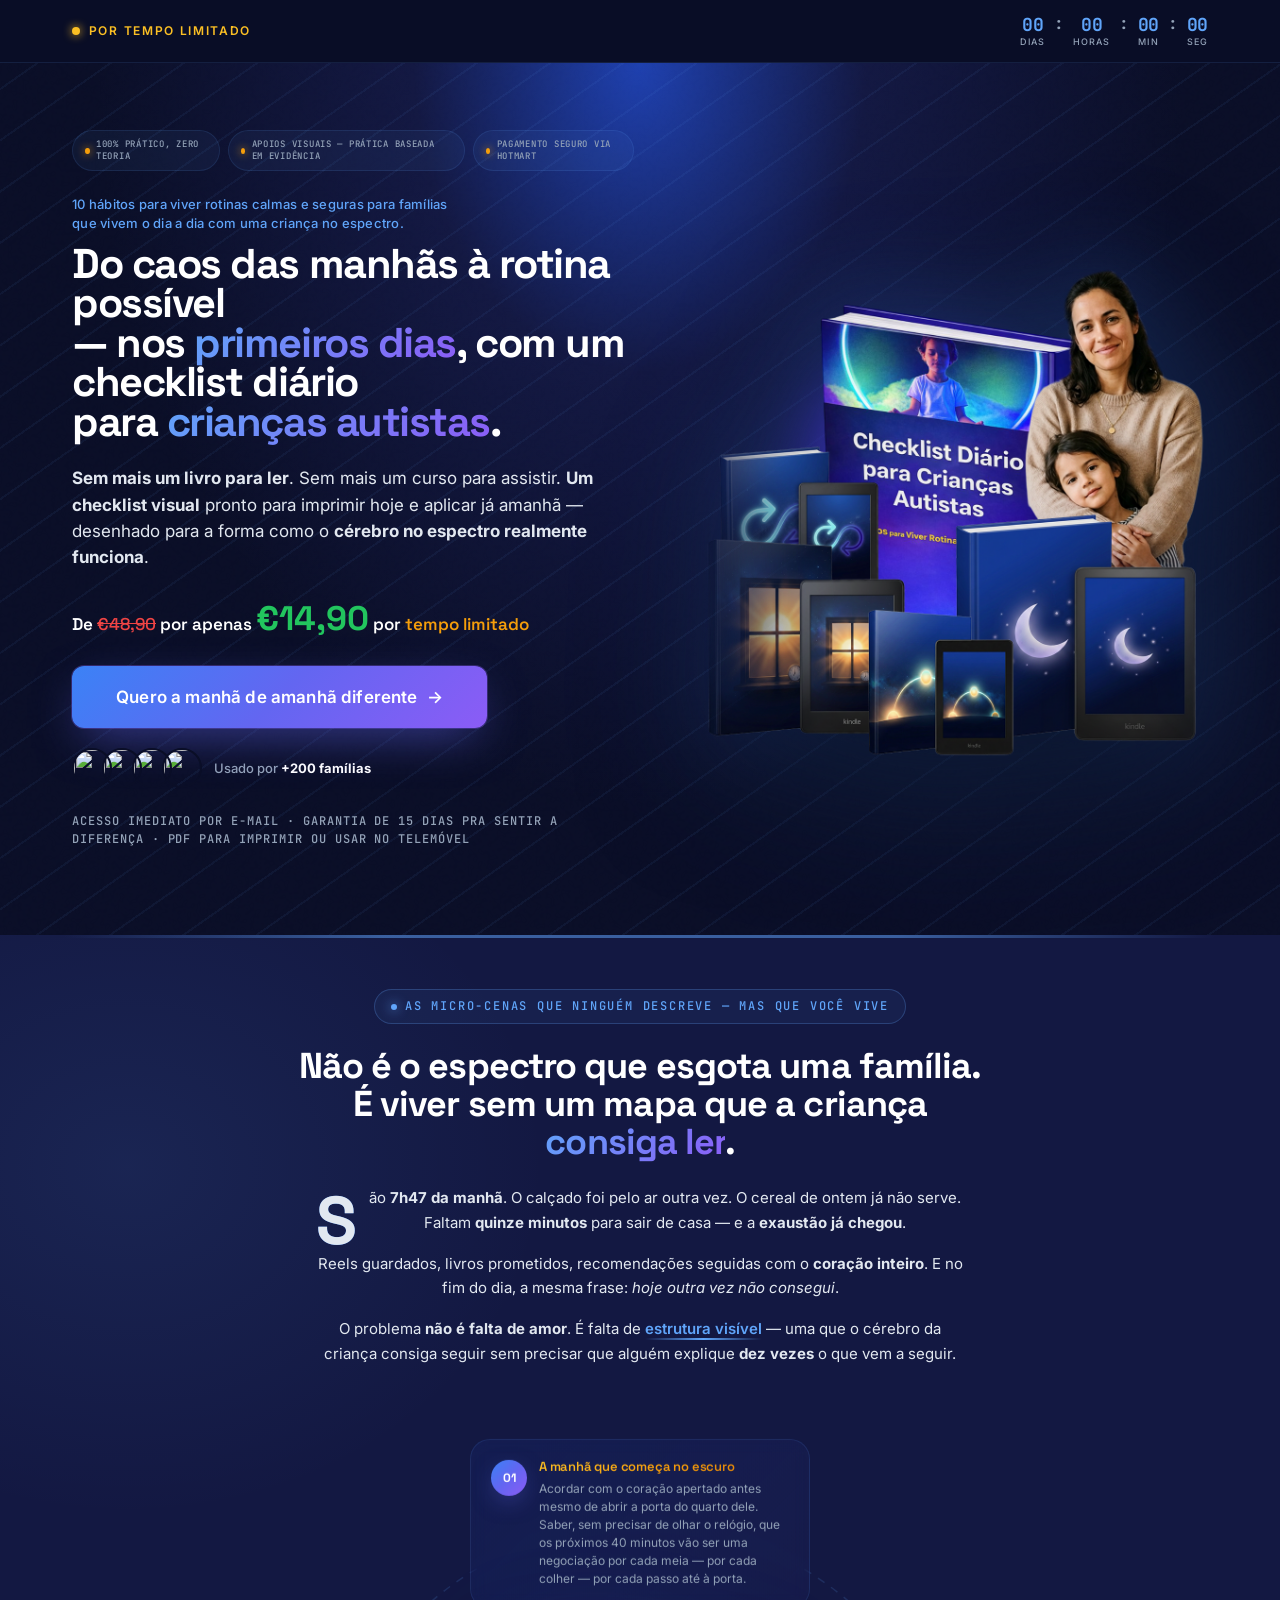
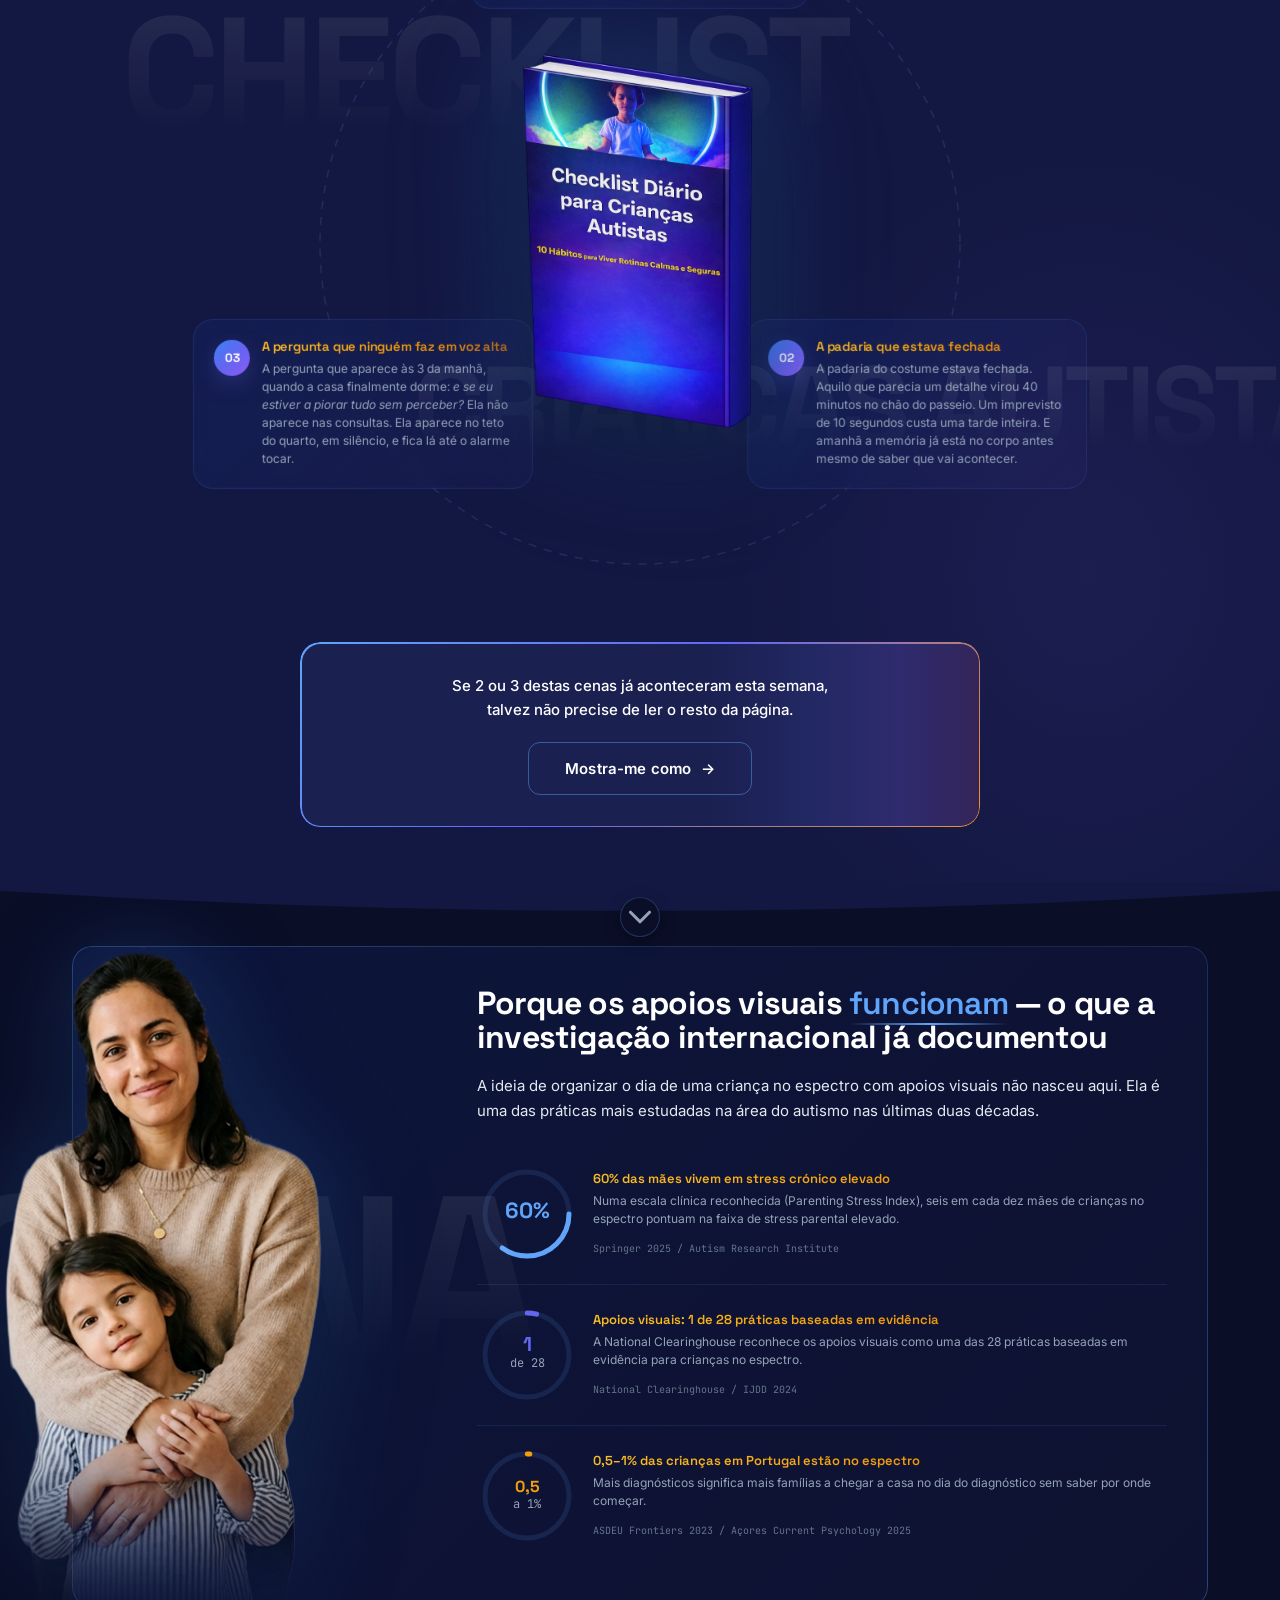
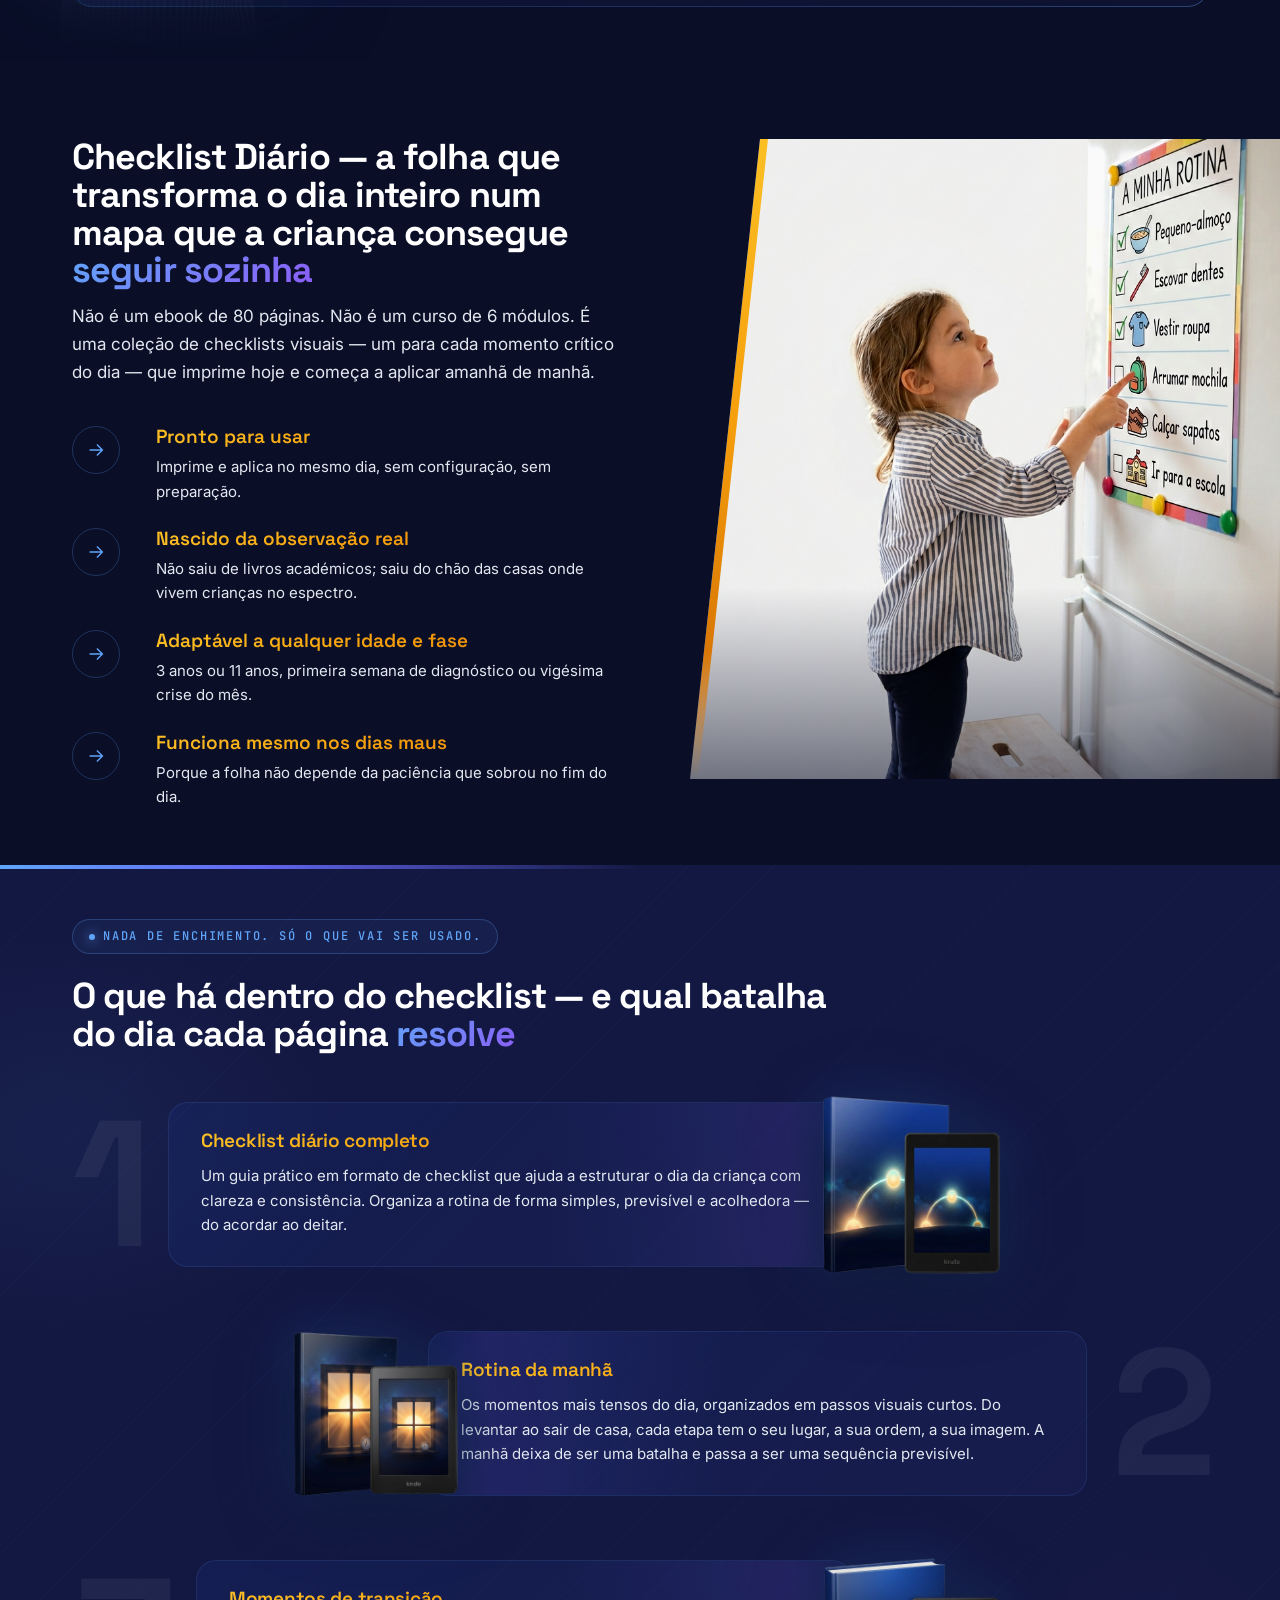
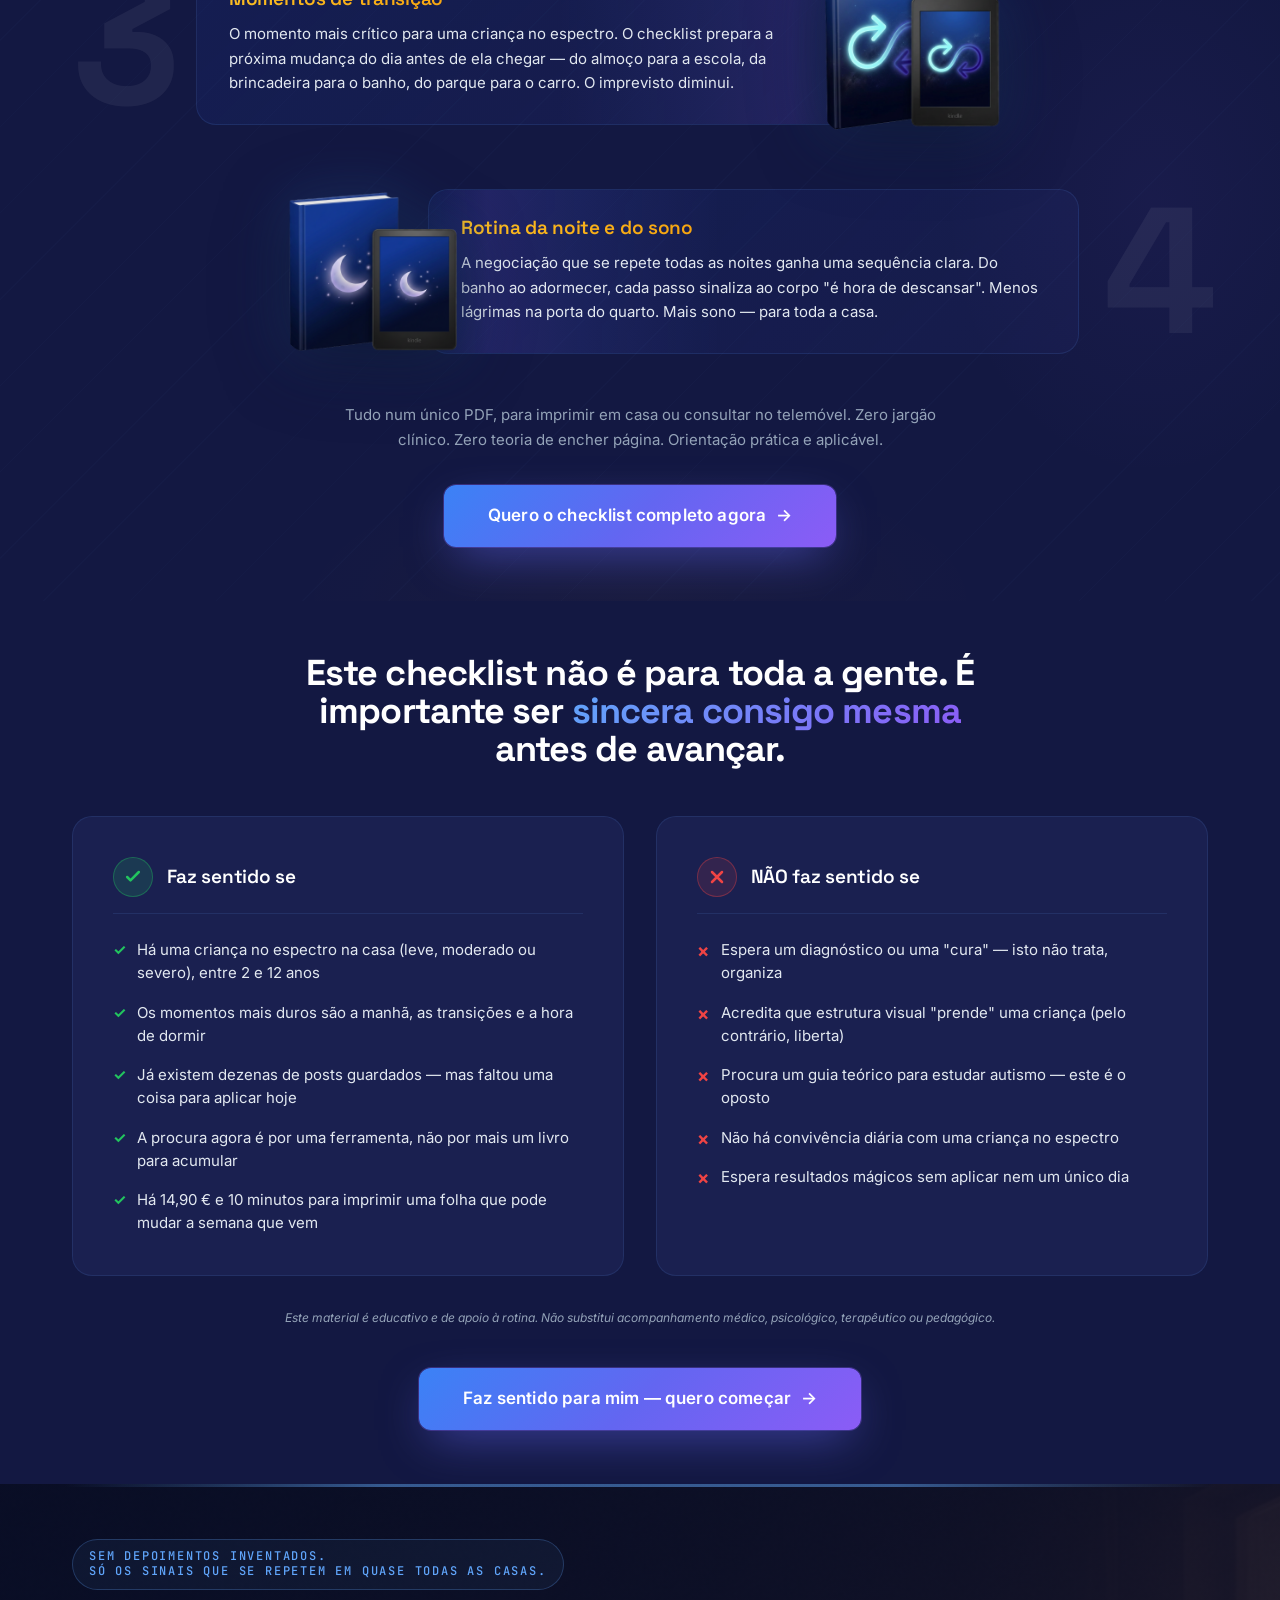
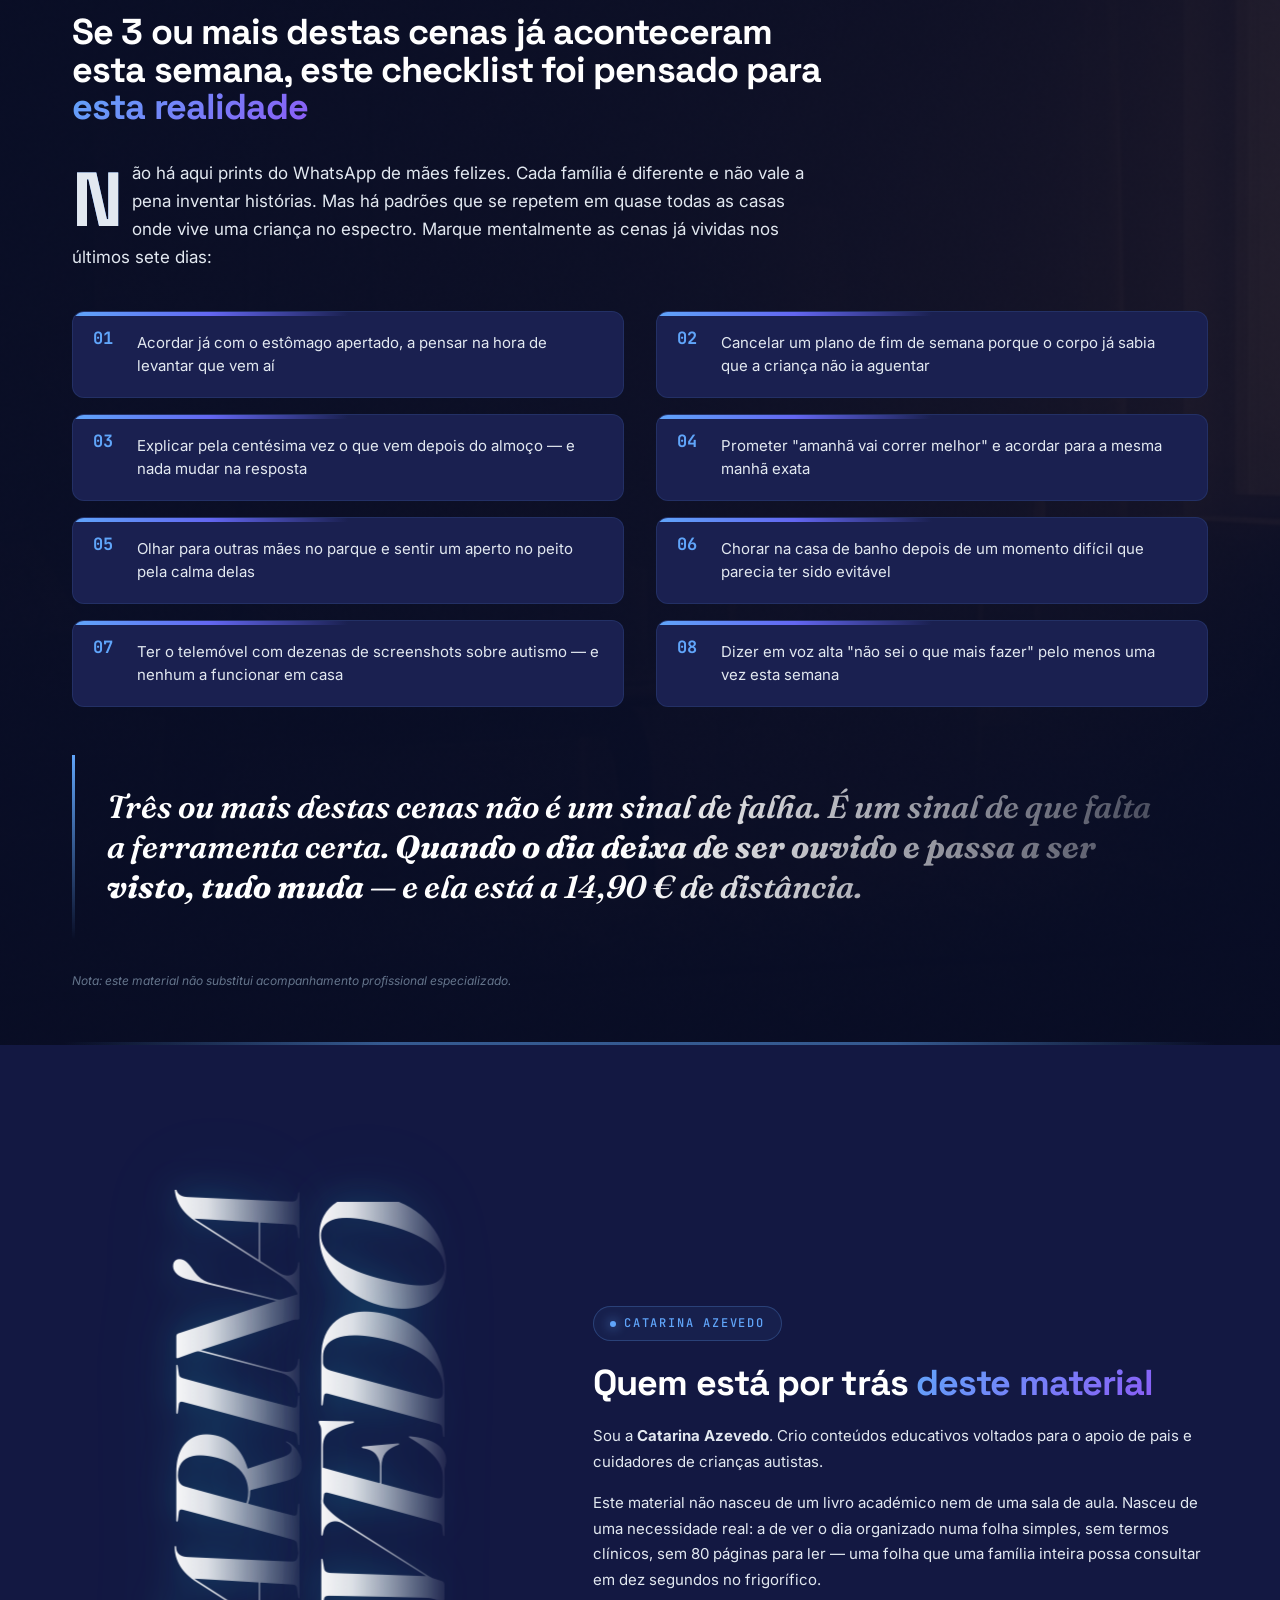
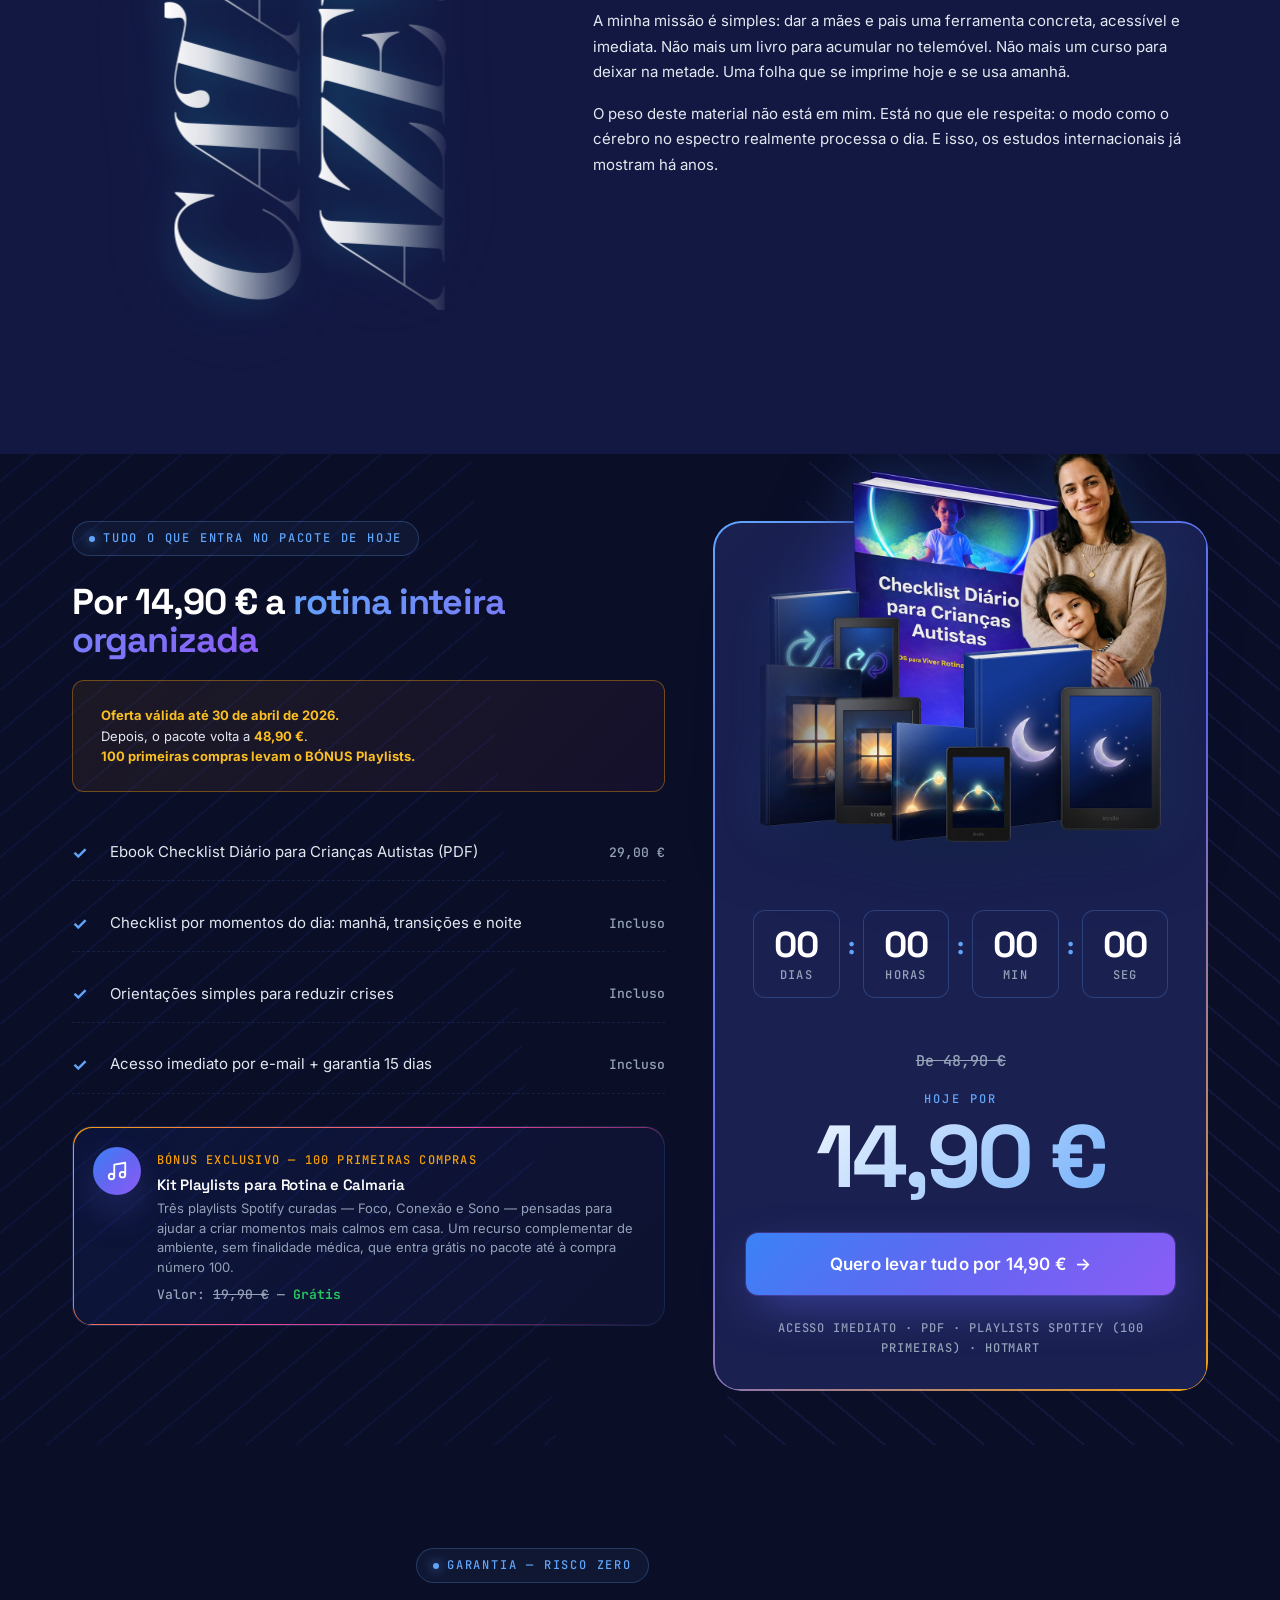
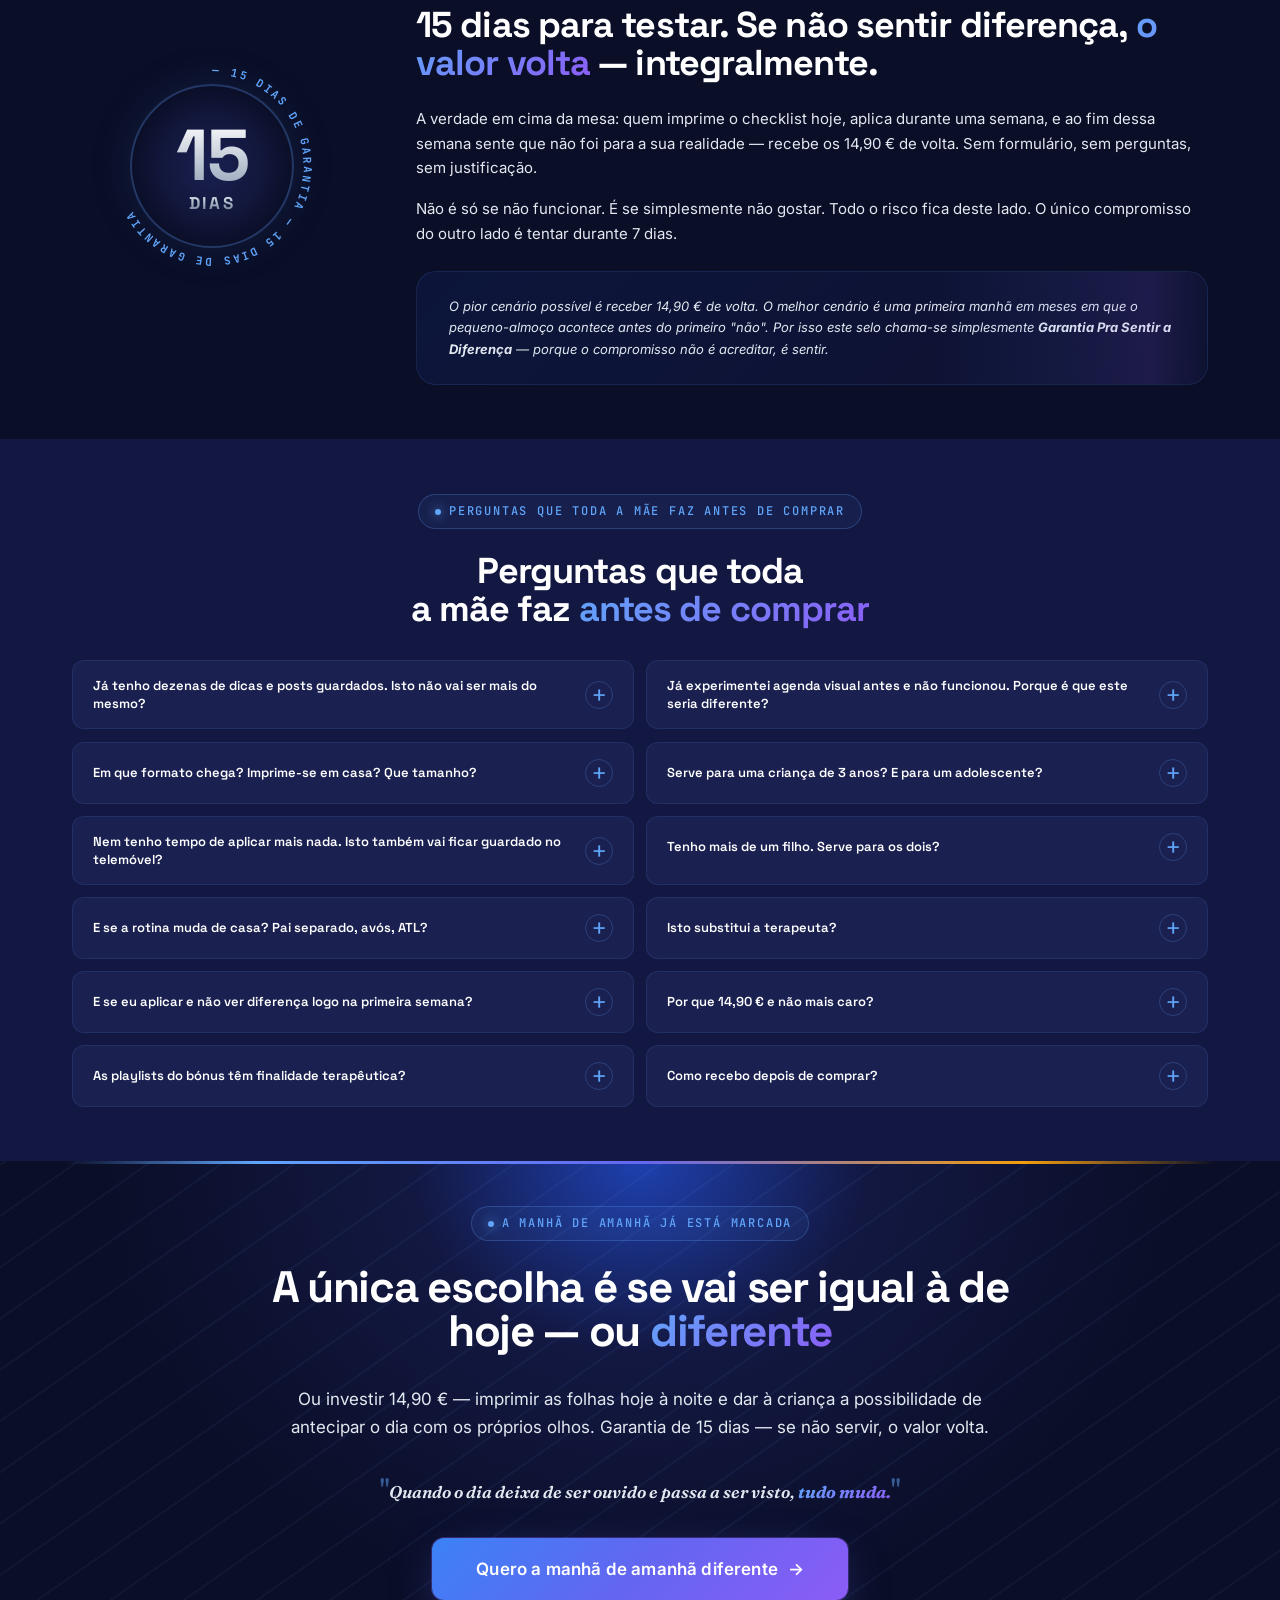
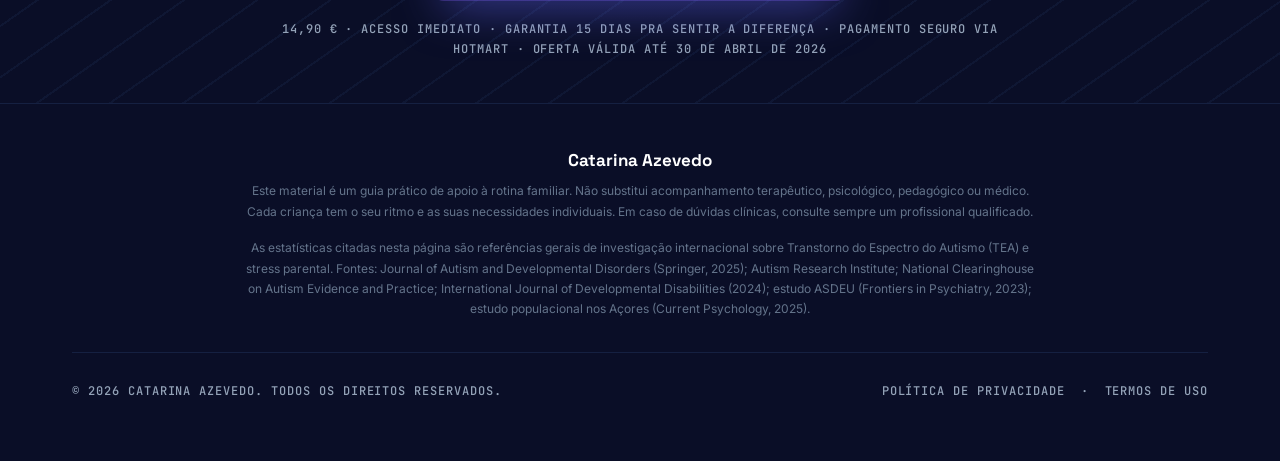
==== commit da33782f: "fix(layout): move produto head into body column + 3x bigger vertical name with effect" ====
--- a/index.html
+++ b/index.html
@@ -230,8 +230,12 @@
 <!-- ============ 4. PRODUTO ============ -->
 <section class="section section--produto-compact" id="produto">
   <div class="container">
-    <div class="product__grid-split product__grid-split--first">
+    <div class="product__grid-split">
       <div class="product__body reveal">
+        <div class="section-head">
+          <h2>Checklist Diário — a folha que transforma o dia inteiro num mapa que a criança consegue <span class="accent-grad">seguir sozinha</span></h2>
+          <p>Não é um ebook de 80 páginas. Não é um curso de 6 módulos. É uma coleção de checklists visuais — um para cada momento crítico do dia — que imprime hoje e começa a aplicar amanhã de manhã.</p>
+        </div>
         <ul class="product__pillars">
           <li class="pillar">
             <span class="pillar-icon" aria-hidden="true">
@@ -276,11 +280,6 @@
         <div class="product__visual-split-bg" aria-hidden="true"></div>
         <img src="assets/images/product-child.png" alt="Criança seguindo o checklist visual no frigorífico" loading="lazy" decoding="async">
       </div>
-    </div>
-
-    <div class="section-head section-head--post reveal">
-      <h2>Checklist Diário — a folha que transforma o dia inteiro num mapa que a criança consegue <span class="accent-grad">seguir sozinha</span></h2>
-      <p>Não é um ebook de 80 páginas. Não é um curso de 6 módulos. É uma coleção de checklists visuais — um para cada momento crítico do dia — que imprime hoje e começa a aplicar amanhã de manhã.</p>
     </div>
   </div>
 </section>
--- a/assets/styles.css
+++ b/assets/styles.css
@@ -1160,16 +1160,14 @@
 
 
 /* ---------- 10b. PRODUTO COMPACT ---------- */
-.section--produto-compact .section-head {
-  margin-bottom: 1.5rem !important;
+.section--produto-compact .product__body .section-head {
+  margin-bottom: 2rem !important;
   padding-bottom: 0 !important;
-}
-.section--produto-compact .section-head p {
-  margin-top: 0.5rem !important;
+  text-align: left;
+}
+.section--produto-compact .product__body .section-head p {
+  margin-top: 0.75rem !important;
   margin-bottom: 0 !important;
-}
-.section--produto-compact .product__grid {
-  margin-top: 0 !important;
 }
 .section--produto-compact .product__body {
   padding-top: 0 !important;
@@ -1178,22 +1176,9 @@
   margin-top: 0 !important;
   padding-top: 0 !important;
 }
-/* When grid is the first element and section-head comes AFTER it */
-.section--produto-compact .product__grid-split--first {
-  margin-top: 0 !important;
-}
-.section--produto-compact .section-head--post {
-  margin-top: 3.5rem !important;
-  margin-bottom: 0 !important;
-  padding-bottom: 0 !important;
-}
-.section--produto-compact .section-head--post p {
-  margin-top: 0.75rem !important;
-  margin-bottom: 0 !important;
-}
 @media (min-width: 900px) {
-  .section--produto-compact .section-head--post {
-    margin-top: 4.5rem !important;
+  .section--produto-compact .product__body .section-head {
+    margin-bottom: 2.5rem !important;
   }
 }
 
@@ -1266,7 +1251,7 @@
   display: grid;
   grid-template-columns: 1fr;
   gap: 2rem;
-  align-items: center;
+  align-items: start;
   margin-top: 1.5rem;
 }
 .product__grid-split .product__body { padding: 0; }
@@ -1326,7 +1311,7 @@
   .product__grid-split {
     grid-template-columns: 1.1fr 1fr;
     gap: 3rem;
-    align-items: center;
+    align-items: start;
   }
   .product__grid-split .product__body { order: 1; padding-right: 1rem; }
   .product__visual-split {
@@ -1658,12 +1643,13 @@
   grid-template-columns: 1fr;
   gap: 3rem;
   align-items: center;
+  overflow: hidden;
 }
 @media (min-width: 900px) { .author__grid { grid-template-columns: 1fr 1.3fr; } }
 
 .author__visual {
   position: relative;
-  min-height: 640px;
+  min-height: 900px;
   overflow: hidden;
 }
 /* Vertical name treatment — editorial side label, rotated -90deg so text reads bottom-up.
@@ -1688,30 +1674,35 @@
 }
 .author__name-line {
   display: block;
-  font-family: var(--font-display);
-  font-weight: 700;
-  font-size: clamp(3rem, 5vw, 4.75rem);
-  letter-spacing: -0.025em;
+  font-family: var(--font-serif);
+  font-style: italic;
+  font-weight: 600;
+  font-size: clamp(9rem, 15vw, 14rem);
+  letter-spacing: -0.035em;
   text-transform: uppercase;
   /* Gradient fade: top of line fully white, fading to transparent at bottom
      (after -90deg rotation this becomes a left-to-right fade in the final visual). */
-  background: linear-gradient(180deg, rgba(255,255,255,1) 0%, rgba(255,255,255,0.82) 32%, rgba(255,255,255,0.3) 72%, rgba(255,255,255,0) 100%);
+  background: linear-gradient(180deg, rgba(255,255,255,1) 0%, rgba(255,255,255,0.85) 30%, rgba(255,255,255,0.35) 70%, rgba(255,255,255,0) 100%);
   -webkit-background-clip: text;
   background-clip: text;
   -webkit-text-fill-color: transparent;
   color: transparent;
+  /* Cyan-glow halo: editorial glow that dialogues with the cosmic dark bg */
+  filter:
+    drop-shadow(0 0 18px rgba(34, 211, 238, 0.28))
+    drop-shadow(0 0 44px rgba(34, 211, 238, 0.14));
 }
 @media (max-width: 899px) {
   .author__visual {
-    min-height: 400px;
+    min-height: 500px;
   }
   .author__name-line {
-    font-size: clamp(2rem, 7.5vw, 3rem);
+    font-size: clamp(5rem, 18vw, 8rem);
   }
 }
 @media (min-width: 1200px) {
   .author__name-line {
-    font-size: clamp(3.75rem, 4.5vw, 5.25rem);
+    font-size: clamp(11rem, 13.5vw, 15rem);
   }
 }
 .author__body p {
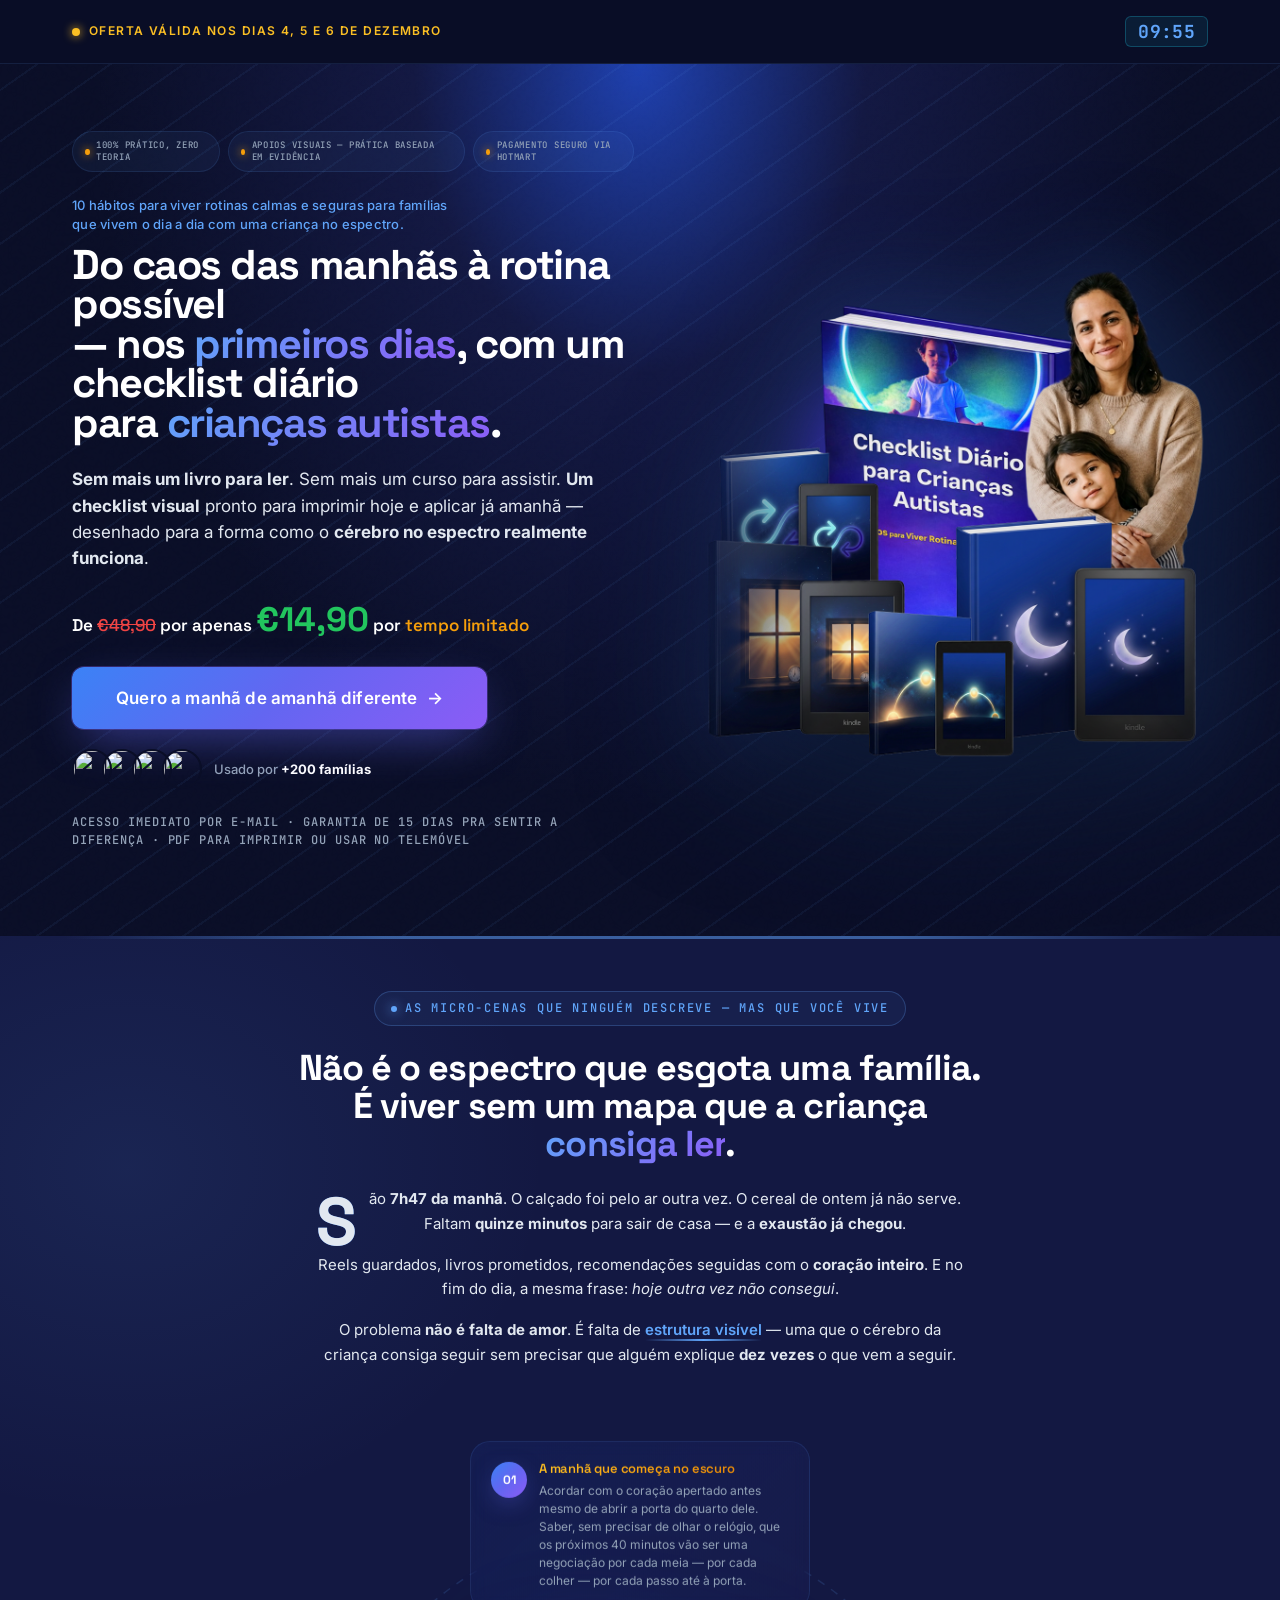
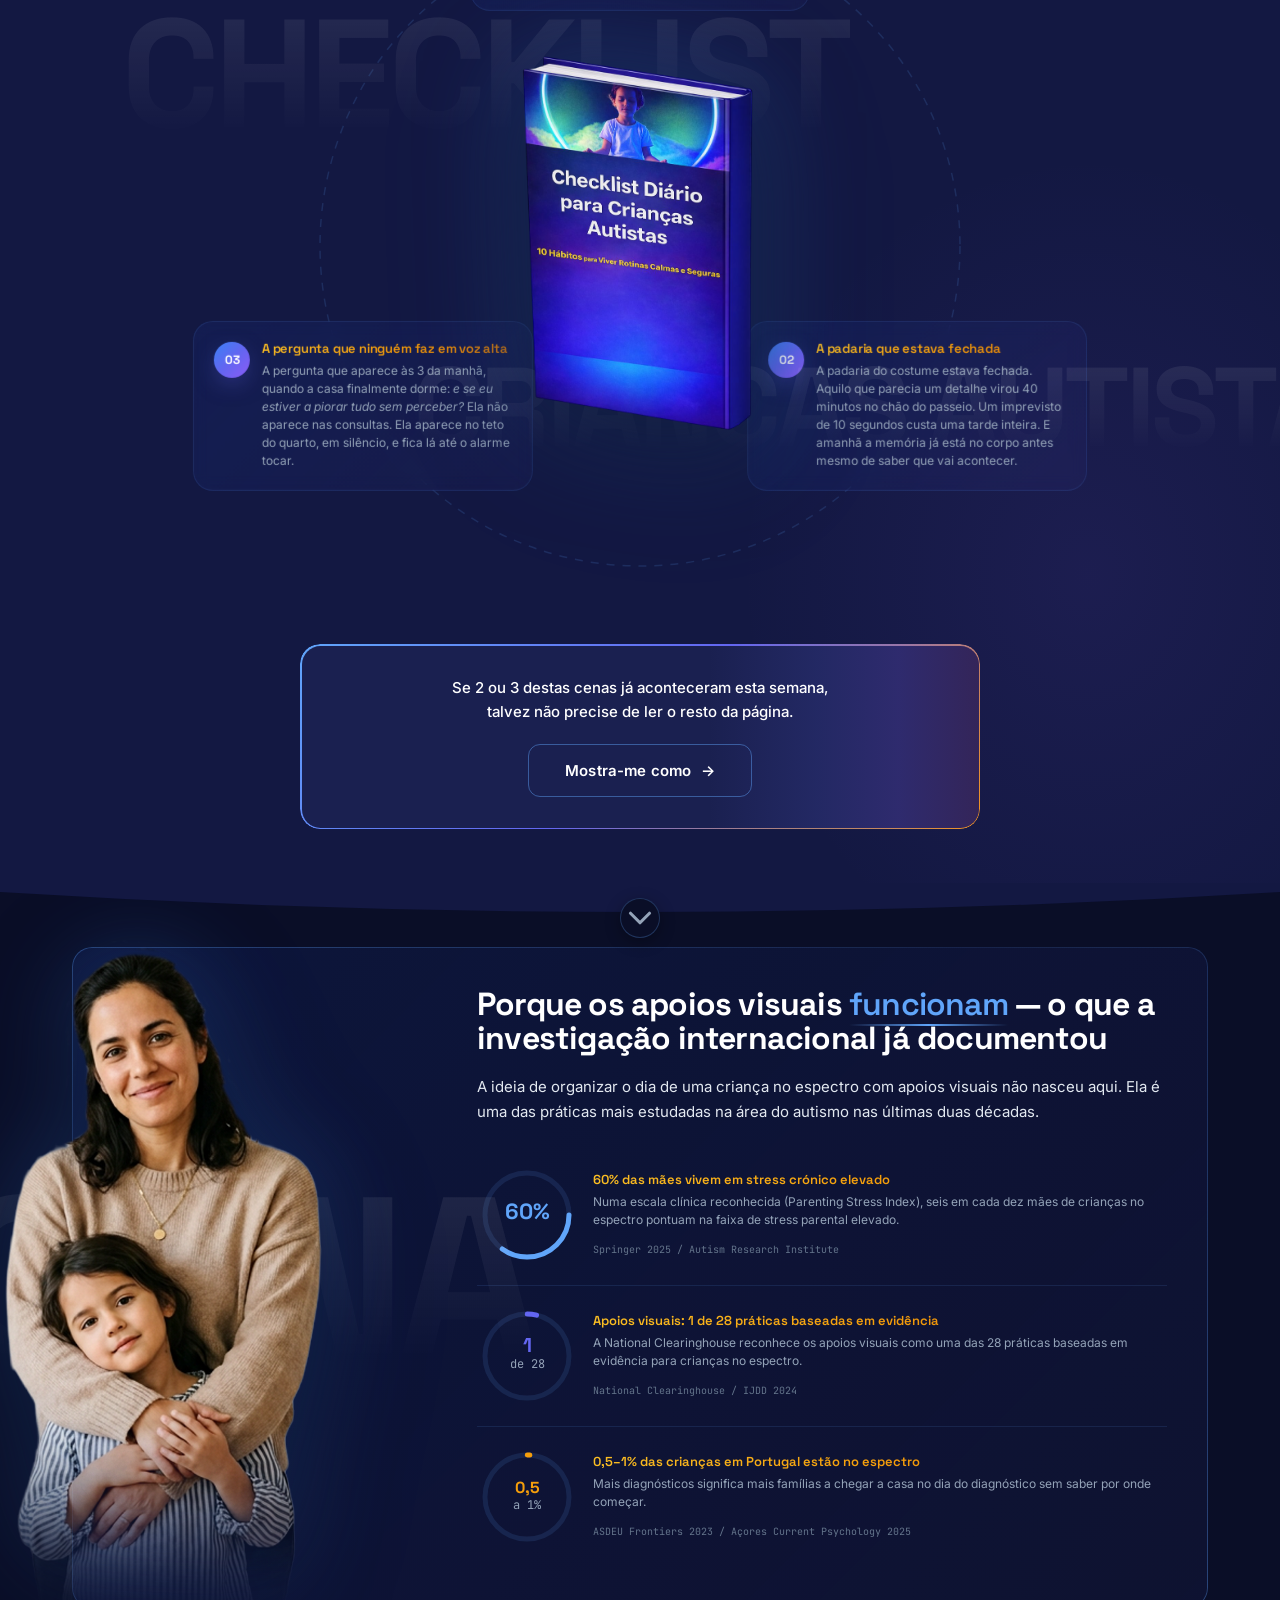
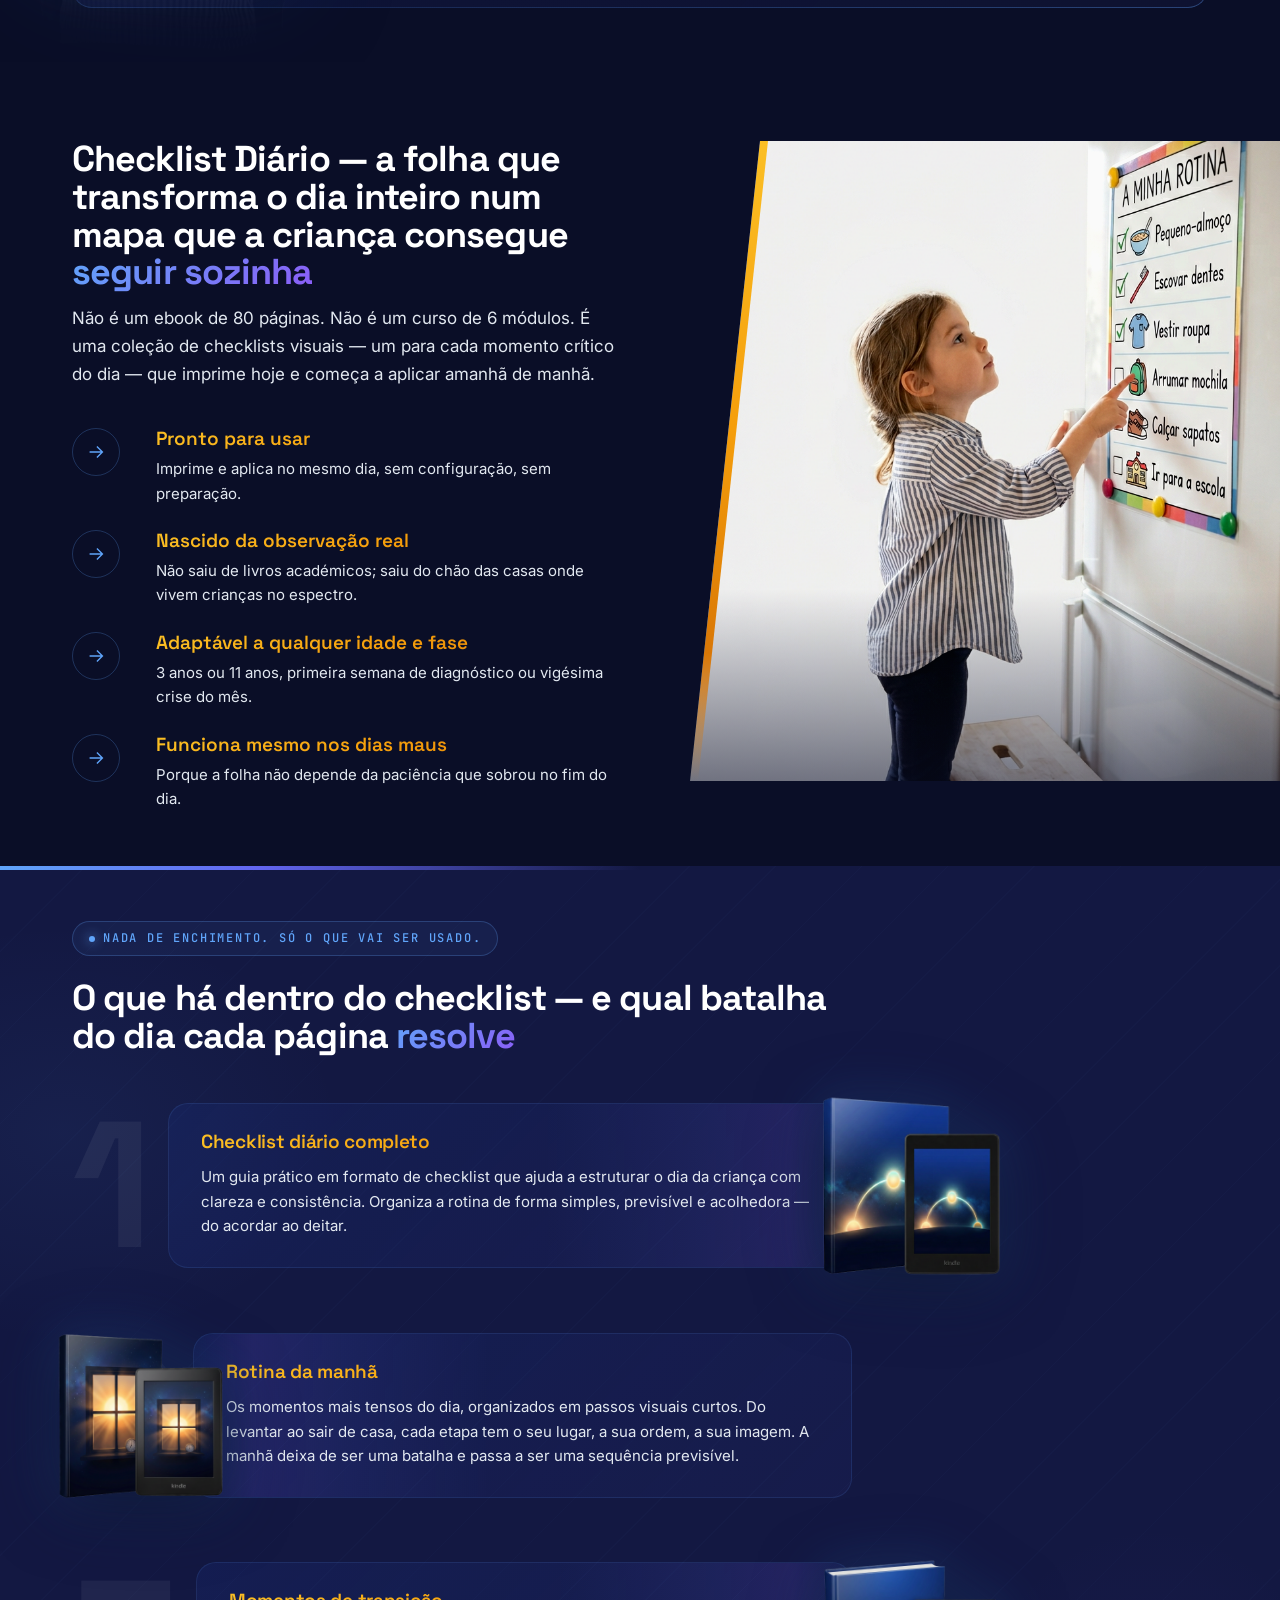
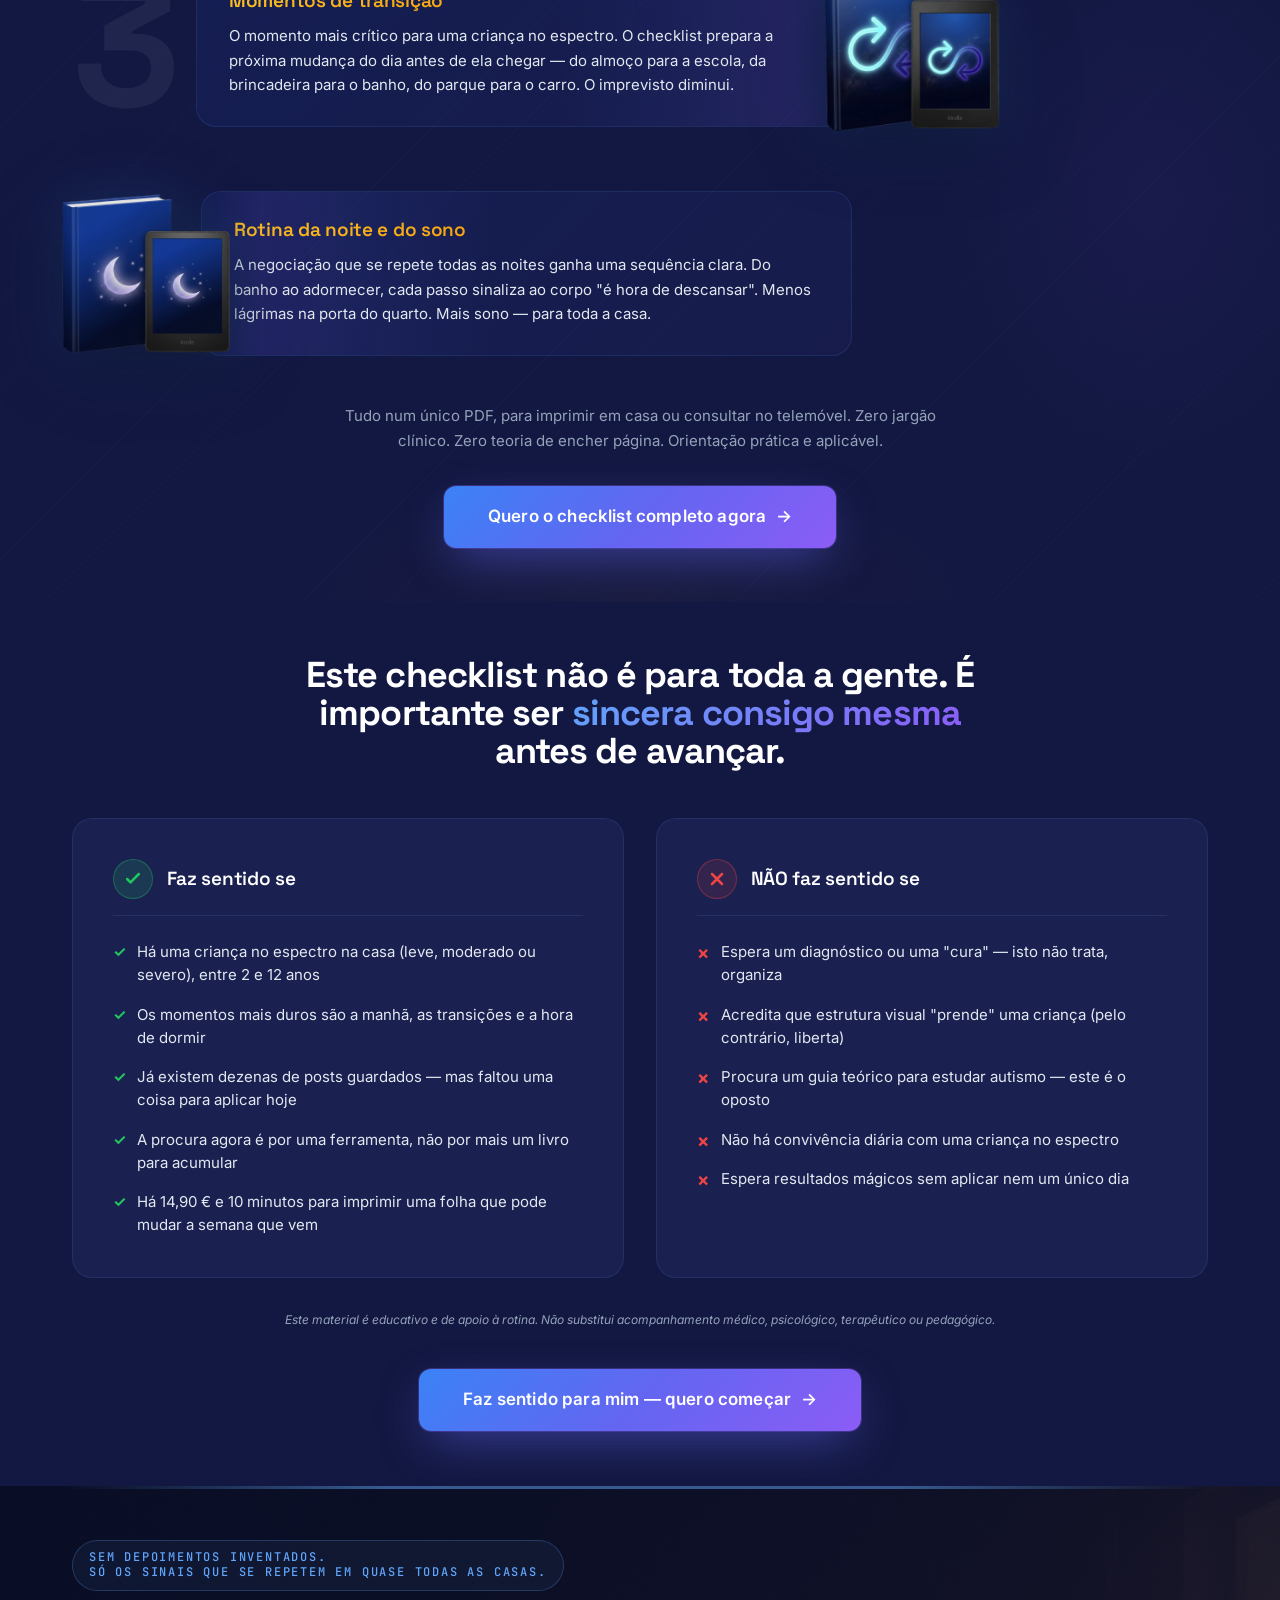
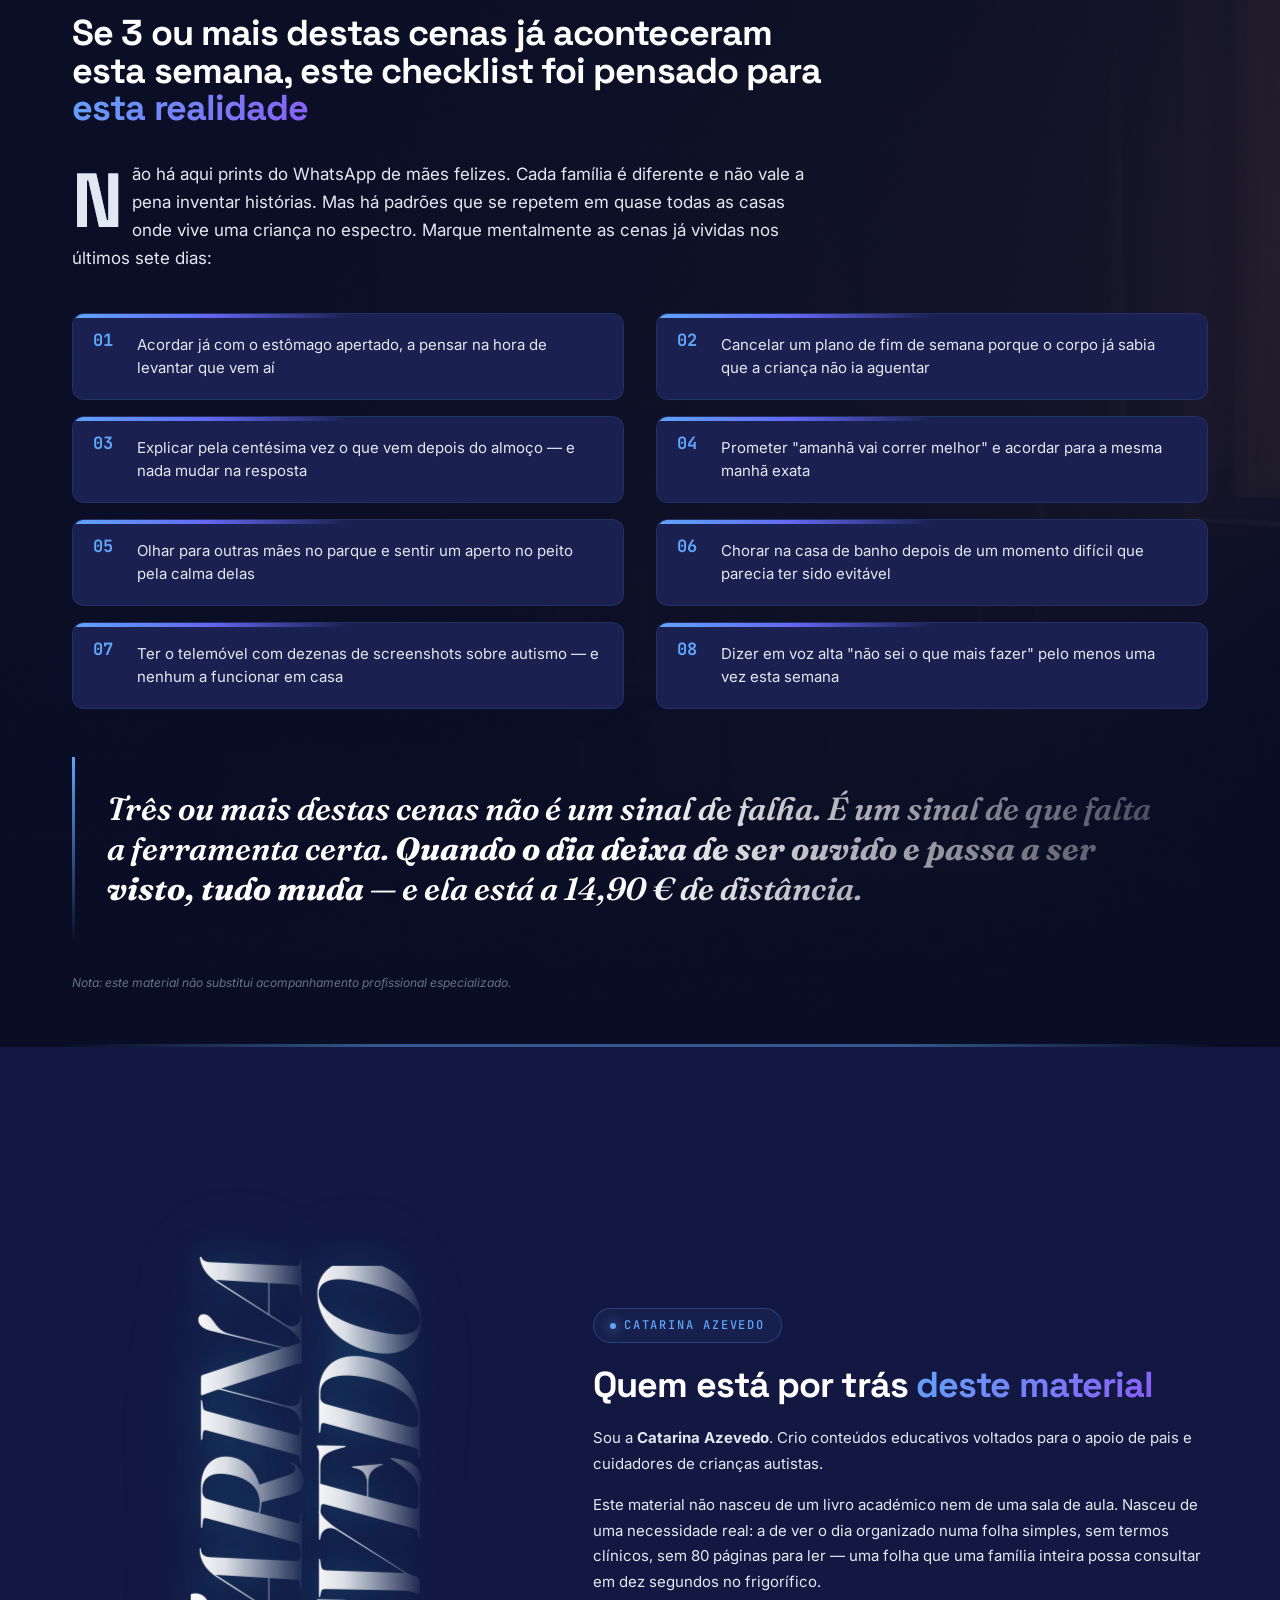
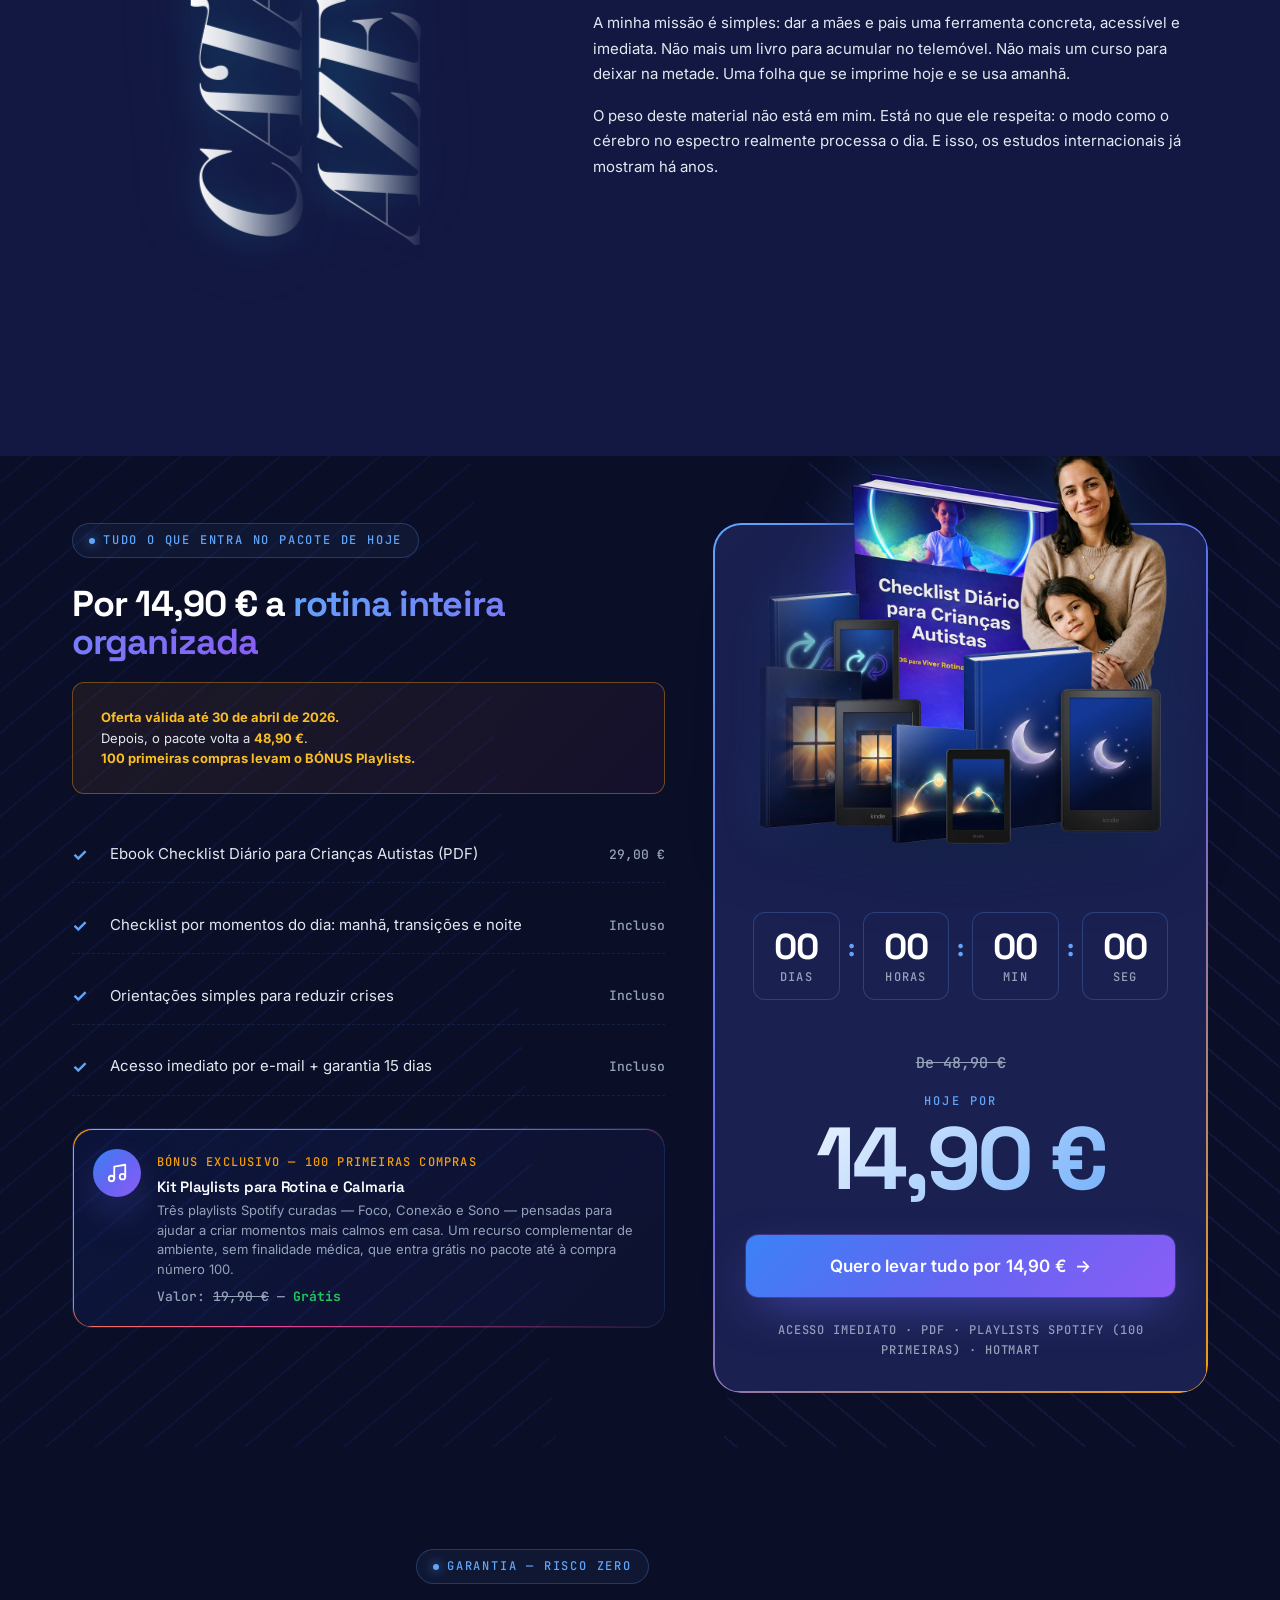
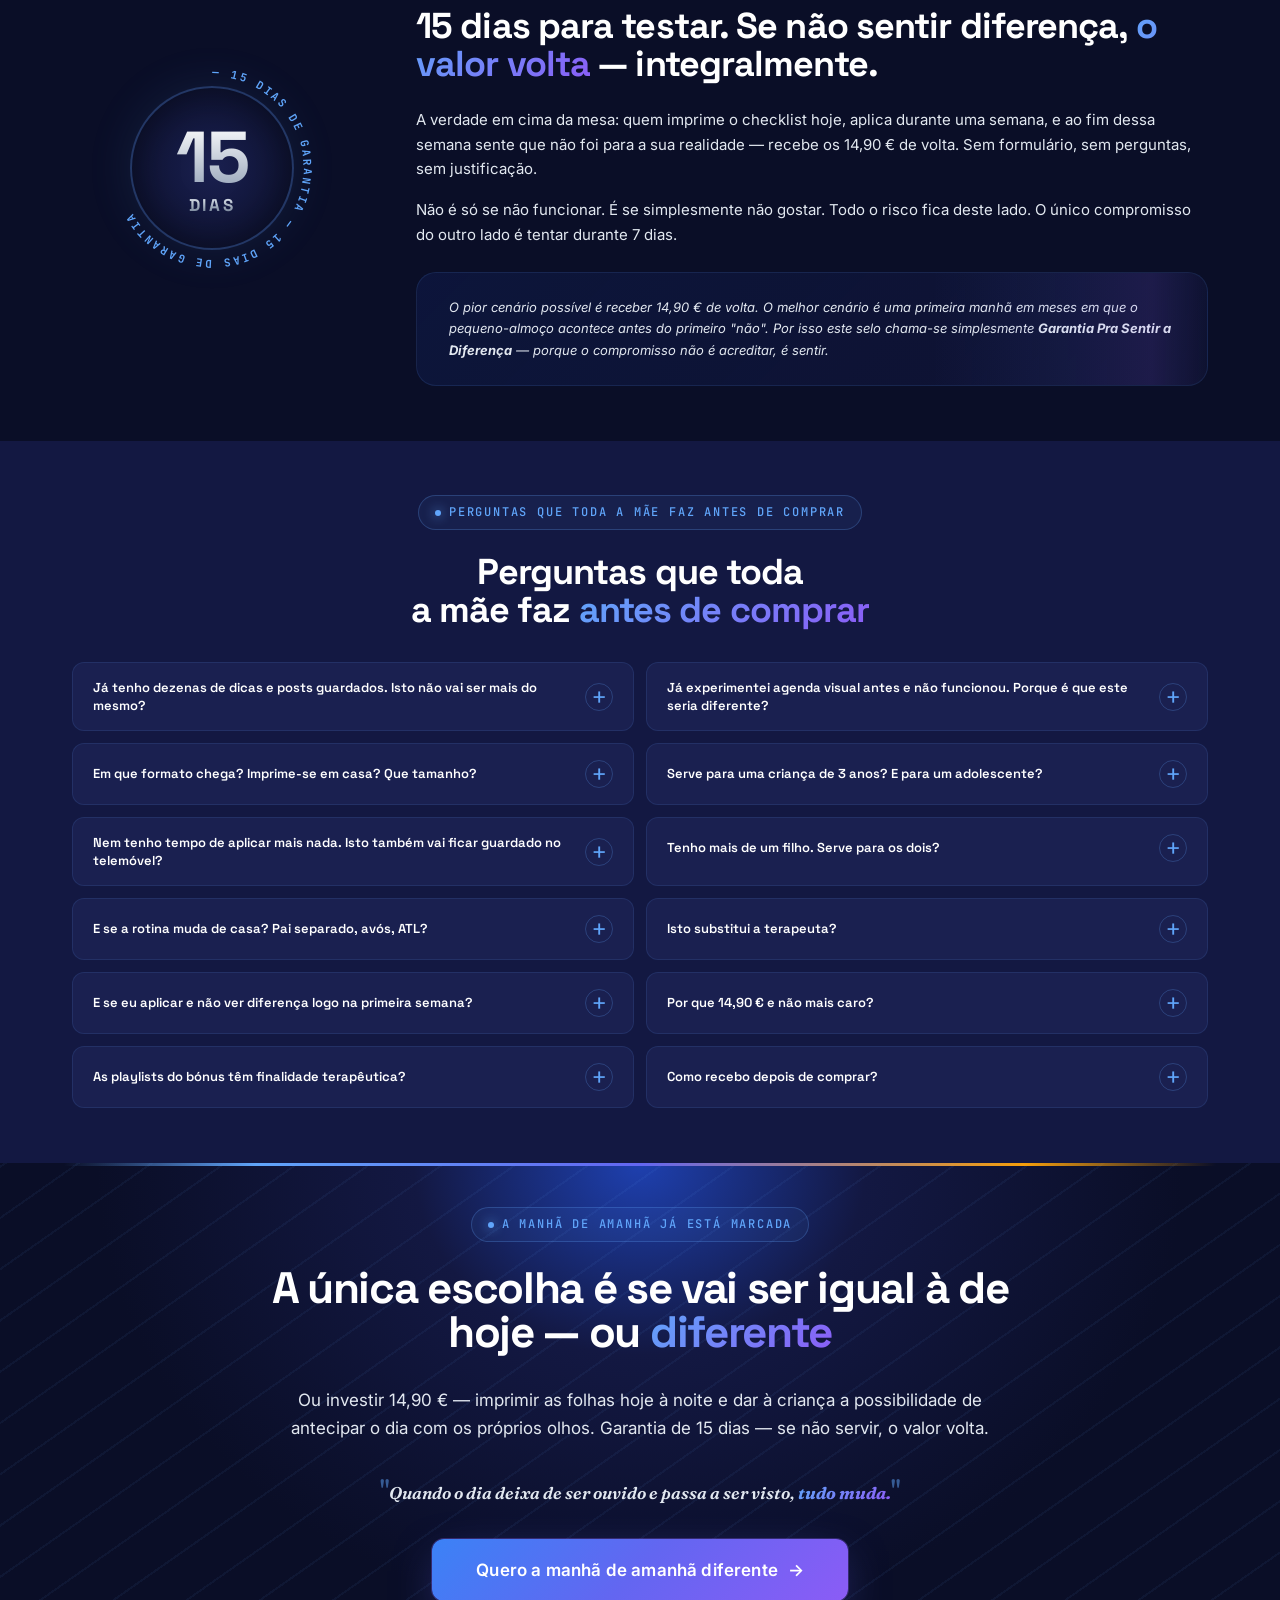
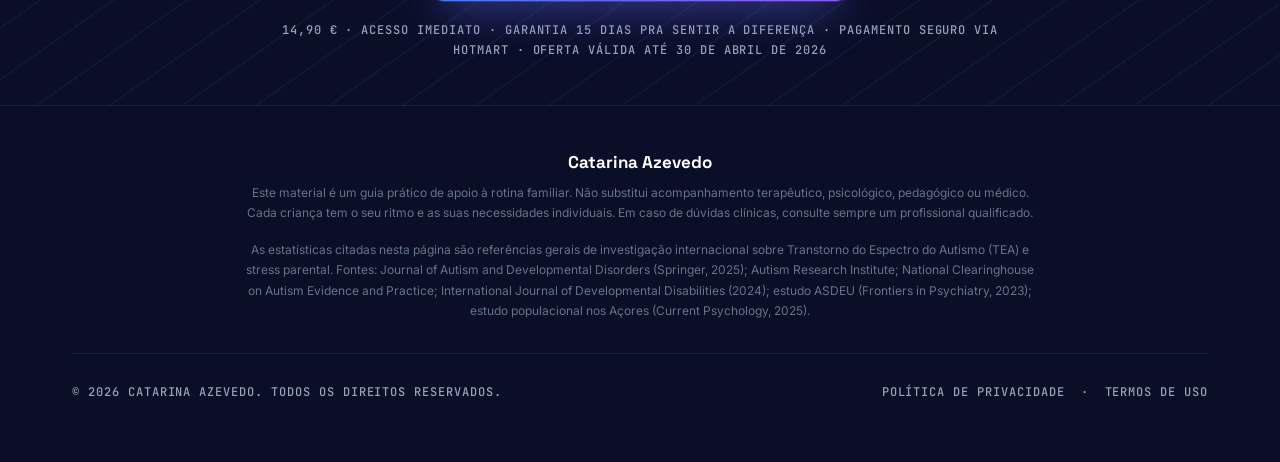
==== commit efabbf04: "feat(nav): dynamic date text + 10min persistent countdown Replace static 30/04 deadline countdown wi" ====
--- a/index.html
+++ b/index.html
@@ -30,28 +30,10 @@
   <div class="container nav__inner">
     <span class="nav__urgency" aria-label="Oferta por tempo limitado">
       <span class="nav__urgency-dot" aria-hidden="true"></span>
-      Por tempo limitado
+      <span class="nav__urgency-text" id="nav-offer-text">Oferta válida por tempo limitado</span>
     </span>
-    <div class="nav__timer" id="nav-timer" role="timer" aria-live="polite" aria-label="Contagem decrescente da oferta">
-      <div class="nav__timer-block">
-        <span class="nav__timer-num" id="nt-days">00</span>
-        <span class="nav__timer-label">Dias</span>
-      </div>
-      <span class="nav__timer-sep" aria-hidden="true">:</span>
-      <div class="nav__timer-block">
-        <span class="nav__timer-num" id="nt-hours">00</span>
-        <span class="nav__timer-label">Horas</span>
-      </div>
-      <span class="nav__timer-sep" aria-hidden="true">:</span>
-      <div class="nav__timer-block">
-        <span class="nav__timer-num" id="nt-mins">00</span>
-        <span class="nav__timer-label">Min</span>
-      </div>
-      <span class="nav__timer-sep" aria-hidden="true">:</span>
-      <div class="nav__timer-block">
-        <span class="nav__timer-num" id="nt-secs">00</span>
-        <span class="nav__timer-label">Seg</span>
-      </div>
+    <div class="nav__timer" id="nav-timer" role="timer" aria-live="polite" aria-label="Tempo restante da oferta">
+      <span class="nav__timer-num" id="nav-countdown">10:00</span>
     </div>
   </div>
 </nav>
@@ -710,8 +692,8 @@
     <div class="footer__bottom">
       <span>© 2026 Catarina Azevedo. Todos os direitos reservados.</span>
       <span>
-        <a href="#">Política de Privacidade</a> &nbsp;·&nbsp;
-        <a href="#">Termos de Uso</a>
+        <a href="https://expertlyadvice.com/politicas-de-privacidade" target="_blank" rel="noopener">Política de Privacidade</a> &nbsp;·&nbsp;
+        <a href="https://expertlyadvice.com/termos-de-uso" target="_blank" rel="noopener">Termos de Uso</a>
       </span>
     </div>
   </div>
--- a/assets/styles.css
+++ b/assets/styles.css
@@ -450,11 +450,12 @@
   display: inline-flex;
   align-items: center;
   gap: 0.55rem;
-  font: 600 var(--text-xs)/1 var(--font-body);
+  font: 600 var(--text-xs)/1.2 var(--font-body);
   text-transform: uppercase;
-  letter-spacing: 0.14em;
+  letter-spacing: 0.12em;
   color: var(--gold-bright);
   white-space: nowrap;
+  min-width: 0;
 }
 .nav__urgency-dot {
   width: 8px;
@@ -472,53 +473,46 @@
   .nav__urgency-dot { animation: none; }
 }
 
-/* Nav countdown timer (replaces CTA) */
+/* Nav countdown timer (single MM:SS) */
 .nav__timer {
   display: inline-flex;
-  align-items: flex-end;
-  gap: 0.55rem;
+  align-items: center;
   font-family: var(--font-mono);
   color: var(--text-primary);
-}
-.nav__timer-block {
-  display: inline-flex;
-  flex-direction: column;
-  align-items: center;
-  gap: 0.15rem;
-  min-width: 2.1ch;
 }
 .nav__timer-num {
   font: 700 1.125rem/1 var(--font-mono);
   color: var(--cyan-glow);
   font-variant-numeric: tabular-nums;
-  letter-spacing: -0.02em;
-}
-.nav__timer-label {
-  font: 500 0.5625rem/1 var(--font-body);
-  text-transform: uppercase;
-  letter-spacing: 0.12em;
-  color: var(--text-muted);
-}
-.nav__timer-sep {
-  font: 700 1rem/1 var(--font-mono);
-  color: var(--text-muted);
-  padding-bottom: 0.85rem;
+  letter-spacing: 0.02em;
+  padding: 0.35rem 0.75rem;
+  background: rgba(34, 211, 238, 0.08);
+  border: 1px solid rgba(34, 211, 238, 0.25);
+  border-radius: var(--radius-sm);
+}
+.nav__urgency-text {
+  display: inline-block;
 }
 
 @media (max-width: 640px) {
   .nav__urgency {
-    font-size: 0.625rem;
-    letter-spacing: 0.1em;
-    gap: 0.4rem;
+    font-size: 0.5625rem;
+    letter-spacing: 0.06em;
+    gap: 0.35rem;
   }
   .nav__urgency-dot { width: 6px; height: 6px; }
-  .nav__timer { gap: 0.35rem; }
-  .nav__timer-num { font-size: 0.9375rem; }
-  .nav__timer-label { font-size: 0.5rem; letter-spacing: 0.08em; }
-  .nav__timer-sep { font-size: 0.8125rem; padding-bottom: 0.75rem; }
+  .nav__timer-num {
+    font-size: 0.8125rem;
+    padding: 0.3rem 0.55rem;
+  }
 }
 @media (max-width: 420px) {
-  .nav__urgency { display: none; }
+  .nav__urgency-text {
+    max-width: 150px;
+    white-space: normal;
+    line-height: 1.2;
+    font-size: 0.5rem;
+  }
 }
 
 /* ---------- 7. HERO ---------- */
@@ -1677,7 +1671,7 @@
   font-family: var(--font-serif);
   font-style: italic;
   font-weight: 600;
-  font-size: clamp(9rem, 15vw, 14rem);
+  font-size: clamp(7.5rem, 12vw, 11.5rem);
   letter-spacing: -0.035em;
   text-transform: uppercase;
   /* Gradient fade: top of line fully white, fading to transparent at bottom
@@ -1697,12 +1691,12 @@
     min-height: 500px;
   }
   .author__name-line {
-    font-size: clamp(5rem, 18vw, 8rem);
+    font-size: clamp(4rem, 15vw, 6.5rem);
   }
 }
 @media (min-width: 1200px) {
   .author__name-line {
-    font-size: clamp(11rem, 13.5vw, 15rem);
+    font-size: clamp(9rem, 11vw, 12.5rem);
   }
 }
 .author__body p {
@@ -2423,3 +2417,188 @@
 }
 .text-center { text-align: center; }
 .mt-4 { margin-top: 2rem; }
+
+/* ========================================
+   MOBILE FIXES v2 — ajustes pontuais
+   ======================================== */
+
+/* --- 2.4 ZIGZAG: numero sempre a ESQUERDA (desktop + mobile) --- */
+@media (min-width: 768px) {
+  .zigzag__row--odd {
+    grid-template-columns: auto 1fr;
+  }
+  .zigzag__row--odd .zigzag__num {
+    order: 1;
+    text-align: right;
+    padding-right: 1.5rem;
+    padding-left: 0;
+  }
+  .zigzag__row--odd .zigzag__card {
+    order: 2;
+  }
+  .zigzag__row--even {
+    grid-template-columns: auto 1fr;
+    margin-left: 0;
+  }
+  .zigzag__row--even .zigzag__num {
+    order: 1;
+    text-align: right;
+    padding-right: 1.5rem;
+    padding-left: 0;
+  }
+  .zigzag__row--even .zigzag__card {
+    order: 2;
+  }
+}
+
+@media (max-width: 767px) {
+
+  /* --- 2.1 HERO: aproximar imagem do texto --- */
+  .hero__inner {
+    gap: 1rem;
+  }
+  .hero__visual {
+    min-height: 0;
+    margin-top: -0.5rem;
+  }
+  .hero__mockup {
+    max-width: 92%;
+  }
+
+  /* --- 2.2 MECANISMO: texto fantasma nao cortar + ebook mais proximo --- */
+  .orbit-scene {
+    margin-top: 2rem;
+    margin-bottom: 1.5rem;
+    overflow: hidden;
+  }
+  .orbit-scene__bg-word {
+    font-size: clamp(2.25rem, 10vw, 4.5rem);
+    letter-spacing: -0.02em;
+  }
+  .orbit-scene__bg-word--top {
+    top: 0;
+    right: 0;
+    left: 0;
+    text-align: center;
+  }
+  .orbit-scene__bg-word--bottom {
+    bottom: 0;
+    left: 0;
+    right: 0;
+    text-align: center;
+    font-size: clamp(2rem, 9vw, 4rem);
+  }
+  .orbit-scene__mockup {
+    width: 220px;
+    margin-top: 0;
+  }
+
+  /* --- 2.3 ROTINA (product__visual-split): imagem encostada no fim do card --- */
+  .product__visual-split {
+    height: 380px;
+  }
+  .product__visual-split img {
+    object-position: center bottom;
+  }
+  .product__visual-split::after {
+    background: linear-gradient(180deg, transparent 75%, rgba(10,14,39,0.35) 100%);
+  }
+
+  /* --- 2.4 ZIGZAG mobile: numero dentro do card, menor --- */
+  .zigzag__row {
+    position: relative;
+  }
+  .zigzag__num {
+    position: absolute;
+    top: 0.5rem;
+    left: 1rem;
+    padding: 0;
+    font-size: 3.5rem;
+    line-height: 1;
+    text-align: left;
+    color: rgba(255, 255, 255, 0.1);
+    z-index: 0;
+  }
+  .zigzag__card {
+    padding: 3.75rem 1.5rem 1.75rem;
+  }
+  .zigzag__card-text h3 {
+    position: relative;
+    z-index: 1;
+  }
+
+  /* --- 2.5 AUTORA: nome diagonal + menos padding --- */
+  .author__grid {
+    gap: 1.5rem;
+  }
+  .author__visual {
+    min-height: 220px;
+    padding: 1rem 0;
+    margin: 0;
+  }
+  .author__name-vertical {
+    transform: translate(-50%, -50%) rotate(-18deg);
+    flex-direction: column;
+    gap: 0.15em;
+  }
+  .author__name-line {
+    font-size: clamp(3rem, 12vw, 4.5rem);
+    line-height: 0.9;
+  }
+
+  /* --- 2.6 OFERTA: card nao cortar conteudo --- */
+  .offer__right {
+    padding: 1.5rem 1.25rem;
+    overflow: hidden;
+  }
+  .offer__right-mockup {
+    width: 260px;
+    max-width: 90%;
+    margin: -3rem auto 1rem;
+  }
+  .offer__left h2 {
+    font-size: var(--text-2xl);
+  }
+  .offer__price__big {
+    font-size: clamp(2.75rem, 12vw, 4rem);
+  }
+  .countdown-timer {
+    gap: 0.35rem;
+    margin: 1.25rem 0;
+  }
+  .countdown-timer__block {
+    padding: 0.6rem 0.65rem;
+    min-width: 52px;
+  }
+  .countdown-timer__num {
+    font-size: 1.25rem;
+  }
+  .countdown-timer__label {
+    font-size: 0.5rem;
+  }
+  .countdown-timer__sep {
+    font-size: 1rem;
+    margin-top: -0.5rem;
+  }
+  .offer__bonus-inline {
+    padding: 1rem;
+  }
+  .offer__urgency {
+    padding: 1rem 1.15rem;
+    font-size: var(--text-xs);
+  }
+  .offer__stack li {
+    grid-template-columns: 20px 1fr;
+    gap: 0.6rem;
+    font-size: var(--text-sm);
+  }
+  .offer__stack li .stack-val {
+    grid-column: 2;
+    font-size: 0.6875rem;
+    margin-top: 0.25rem;
+  }
+  .btn-lg {
+    font-size: 0.9375rem;
+    padding: 0.9rem 1rem;
+  }
+}
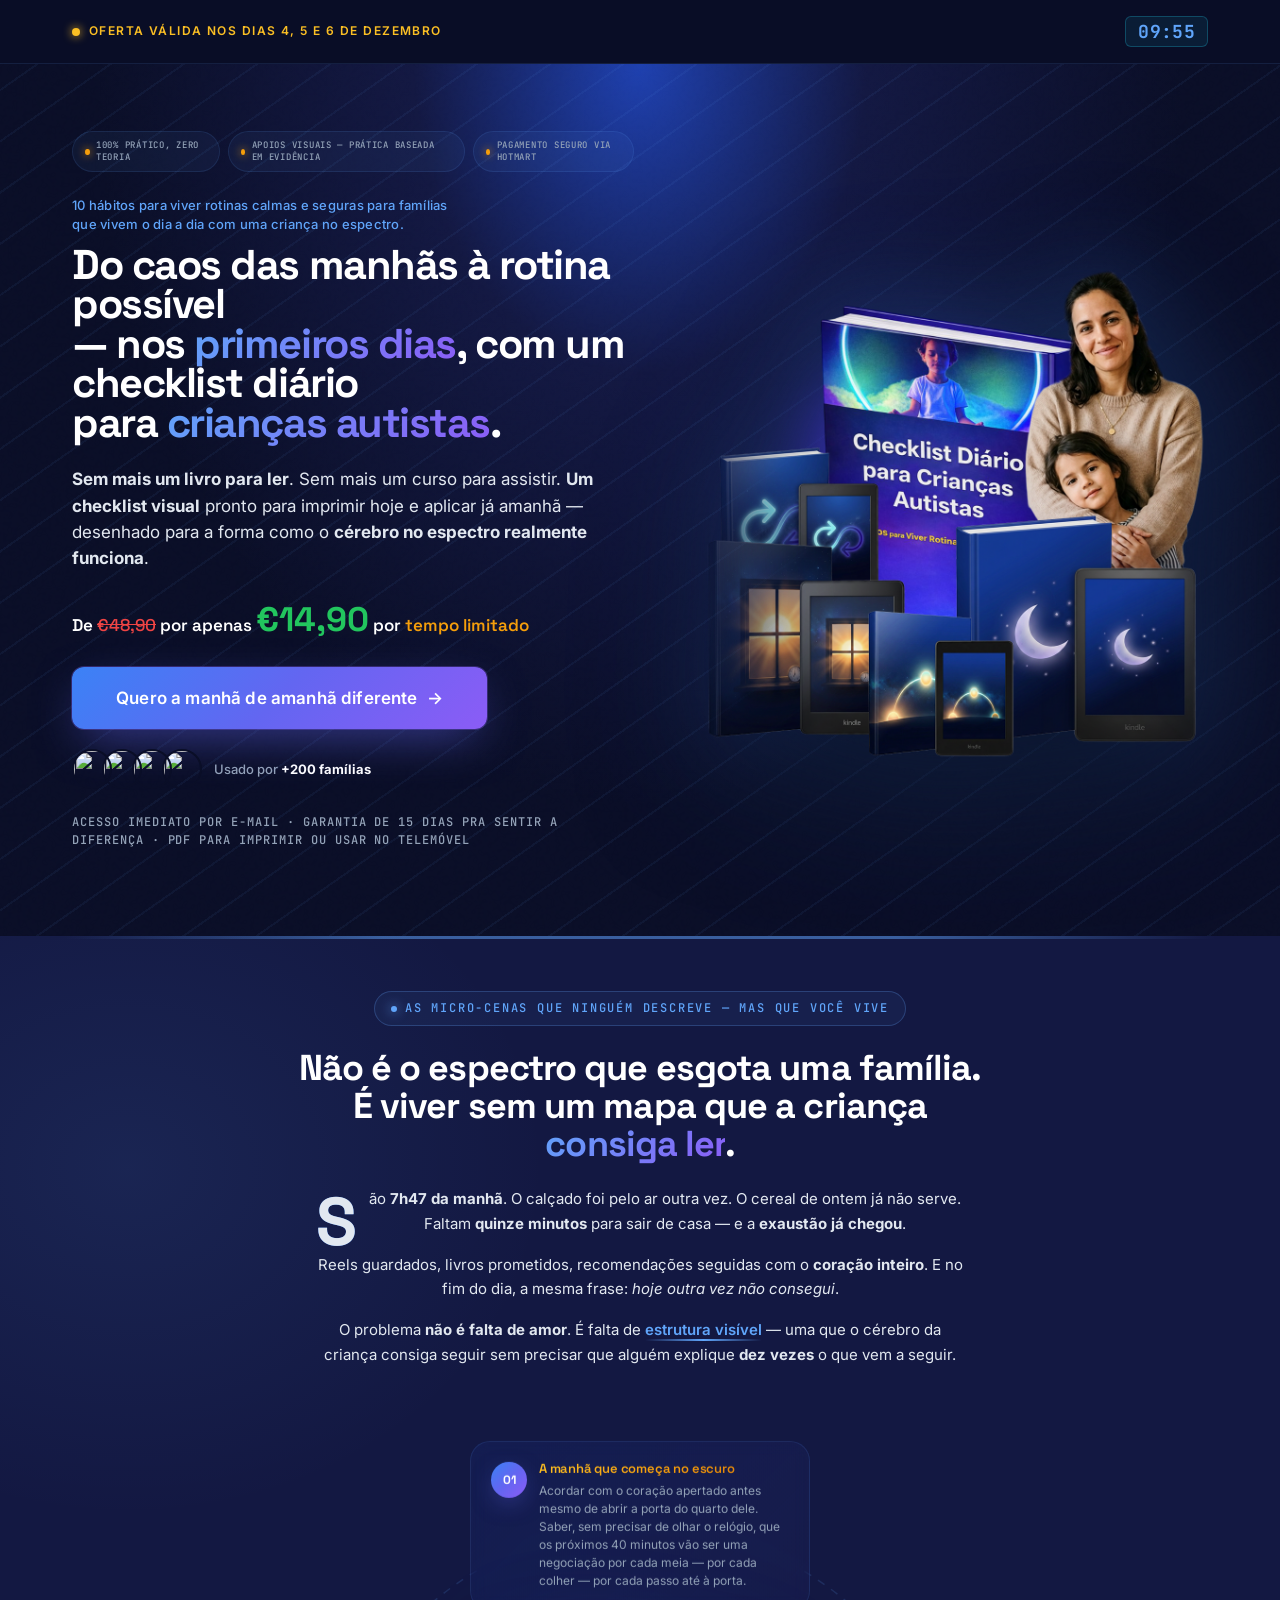
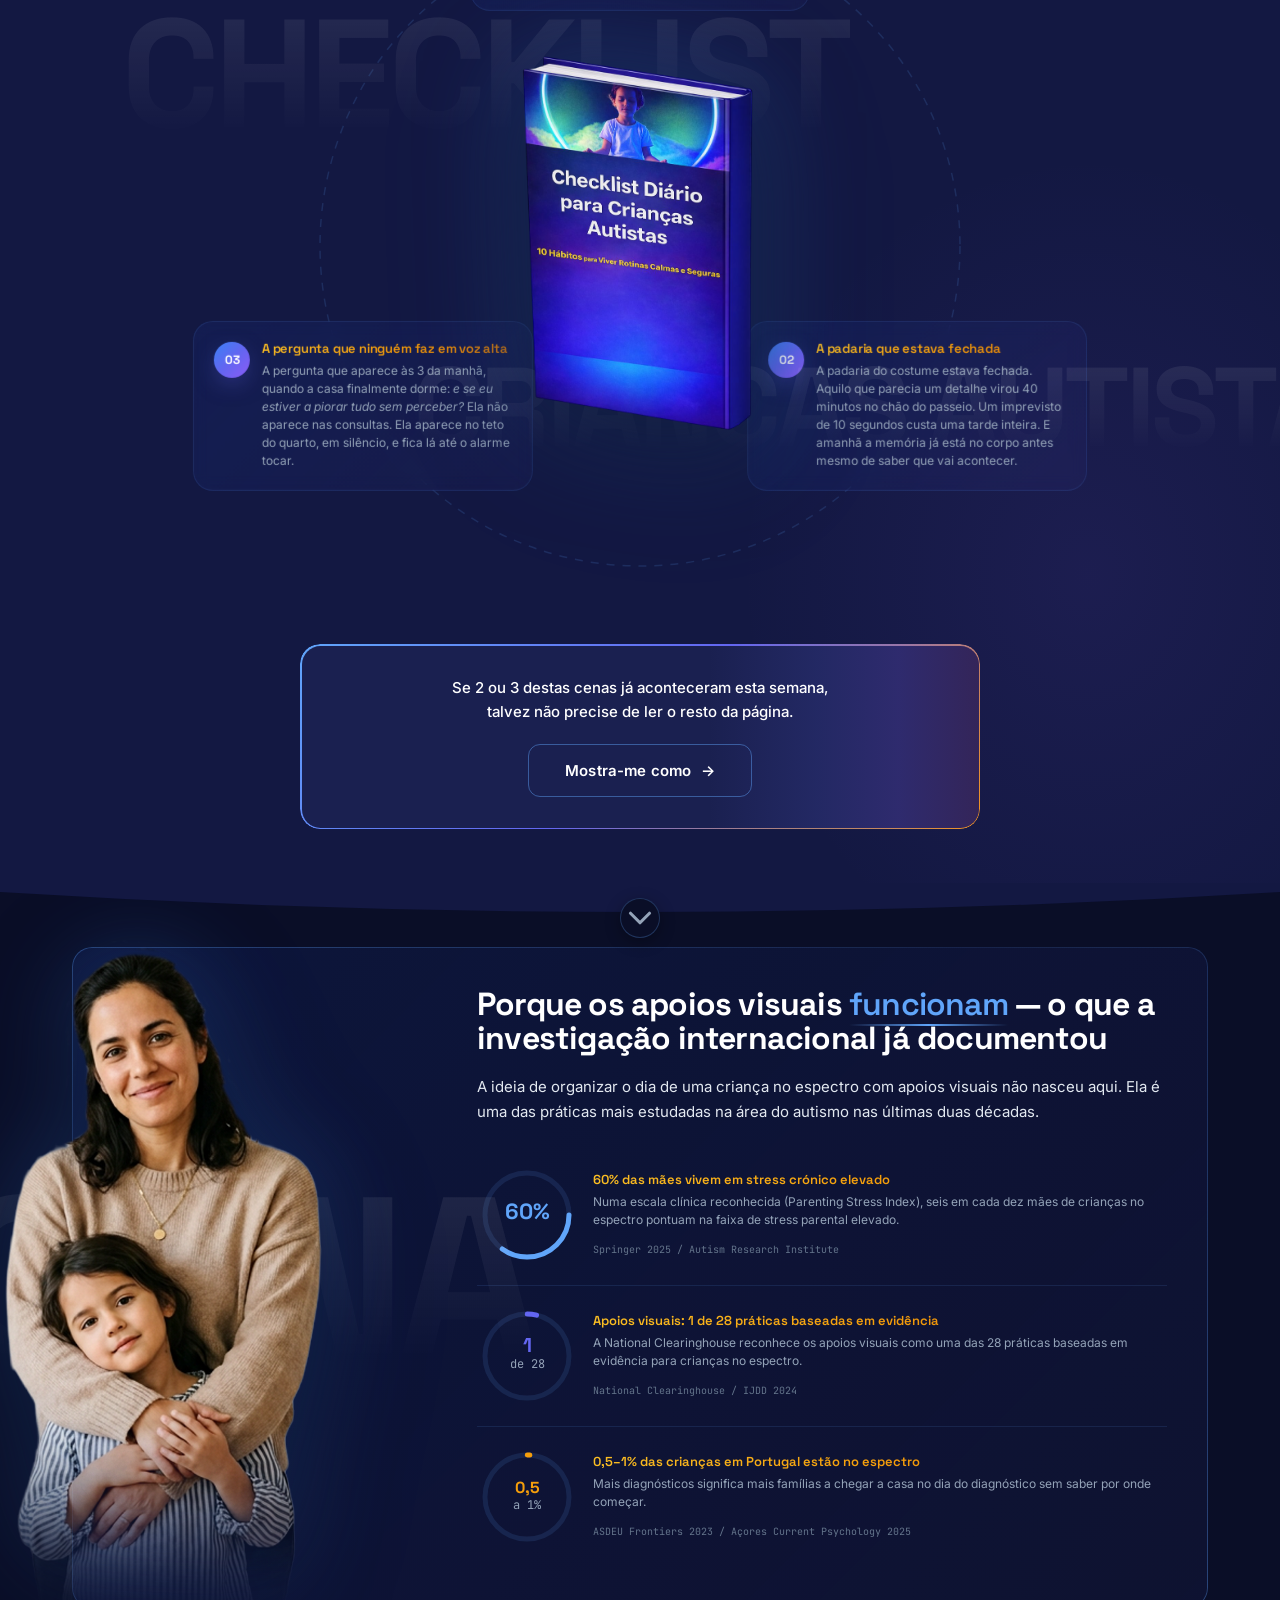
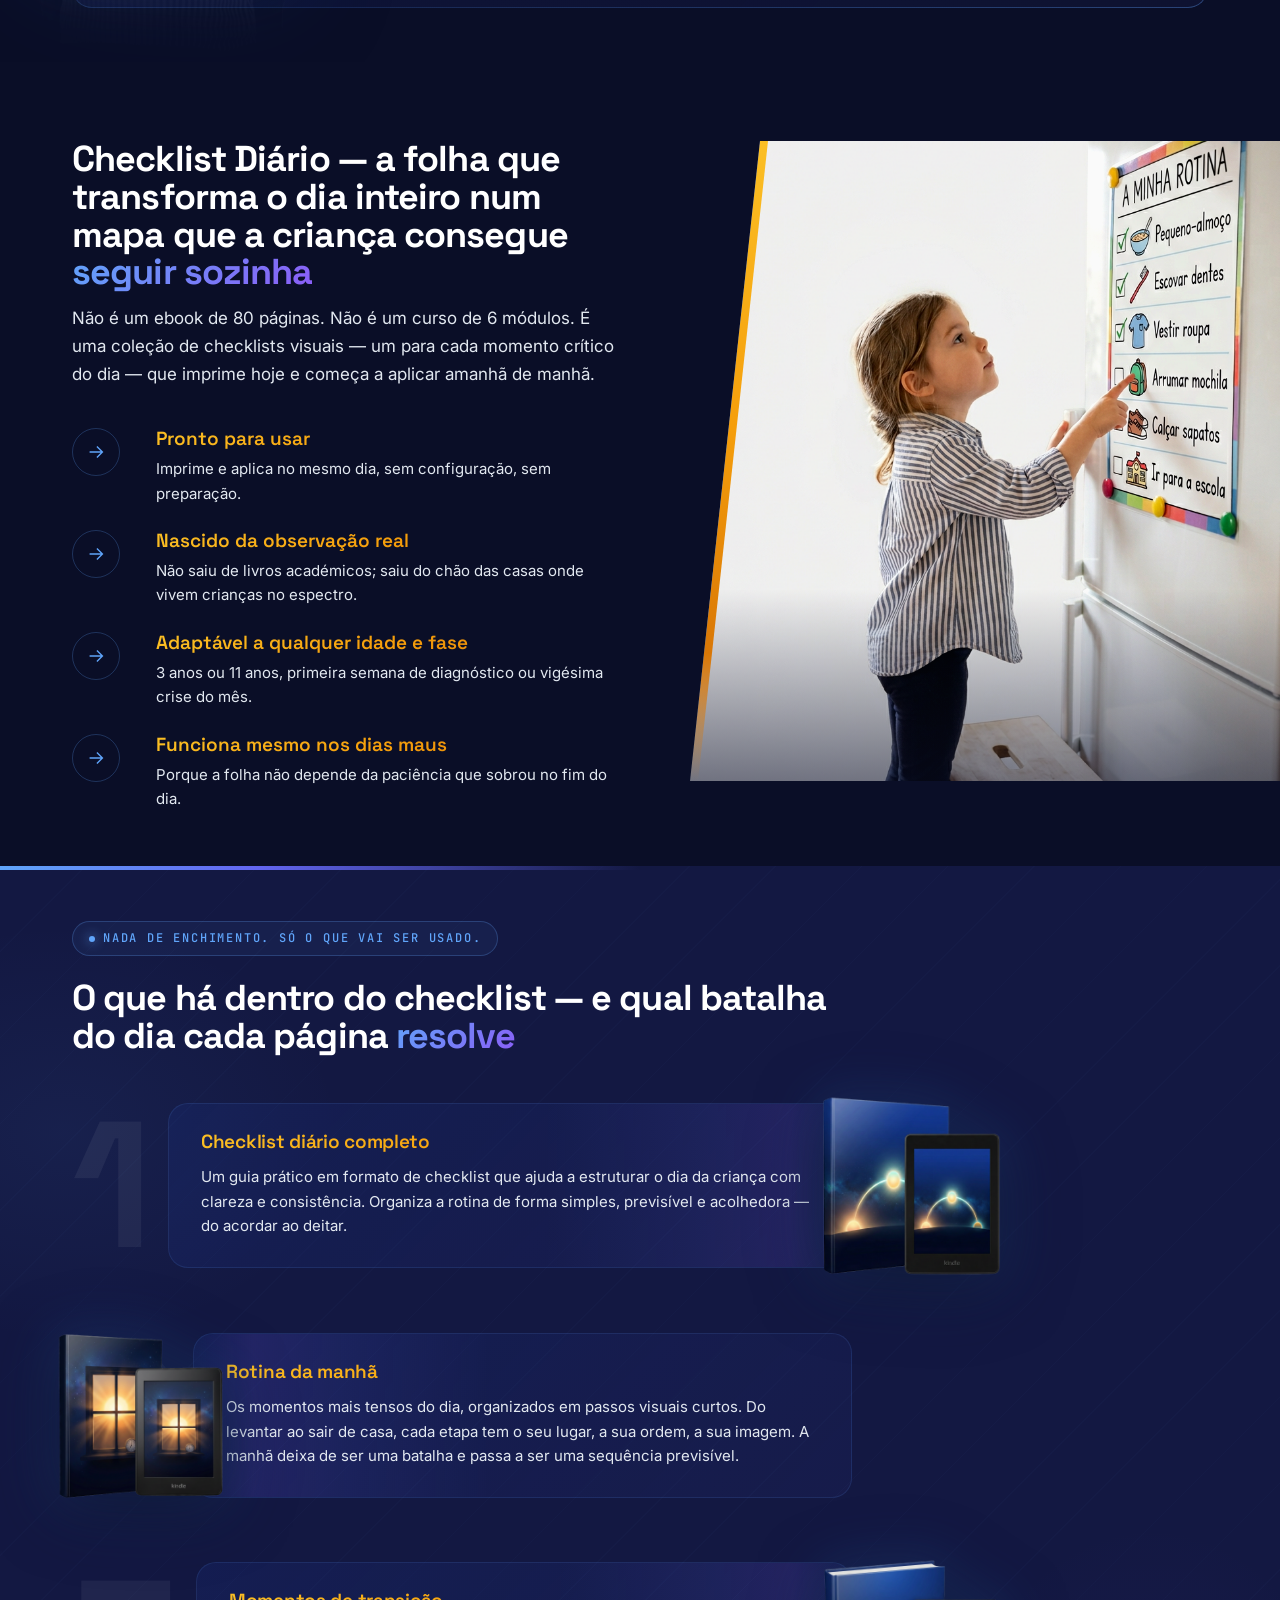
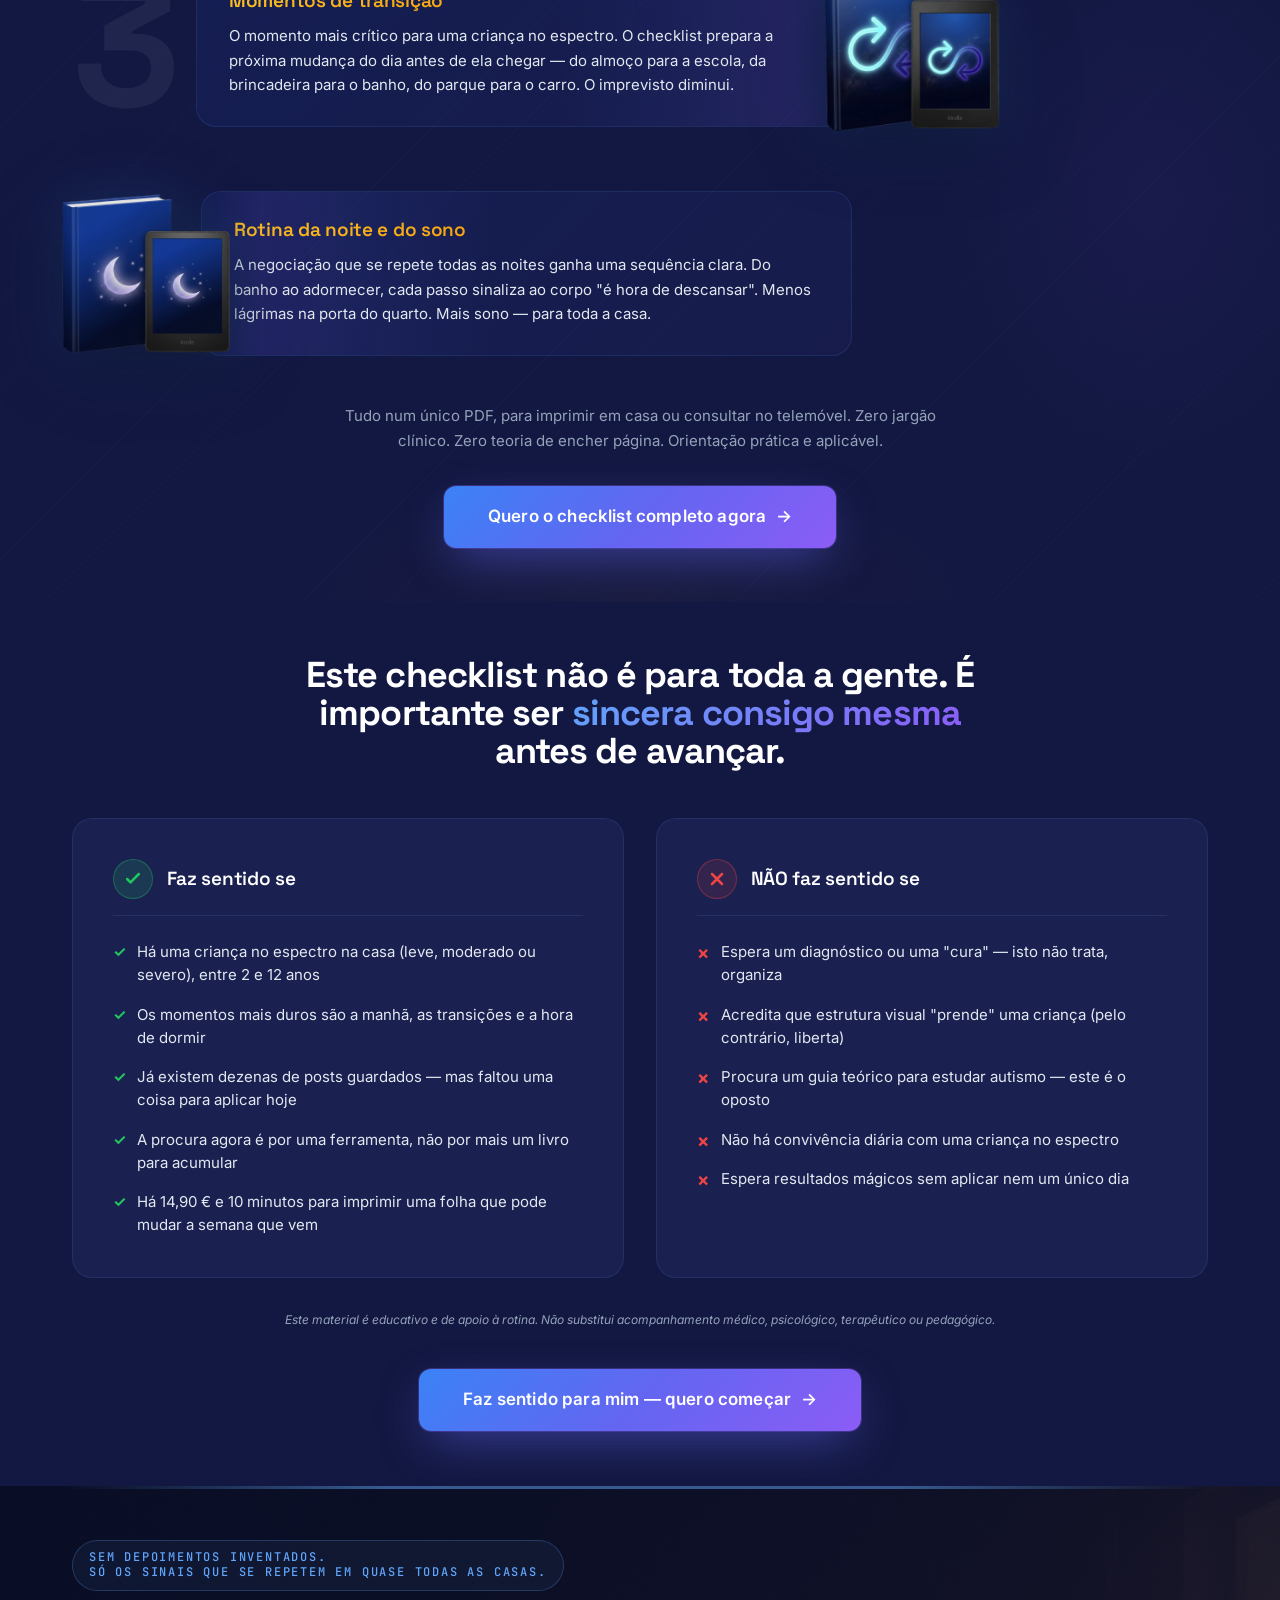
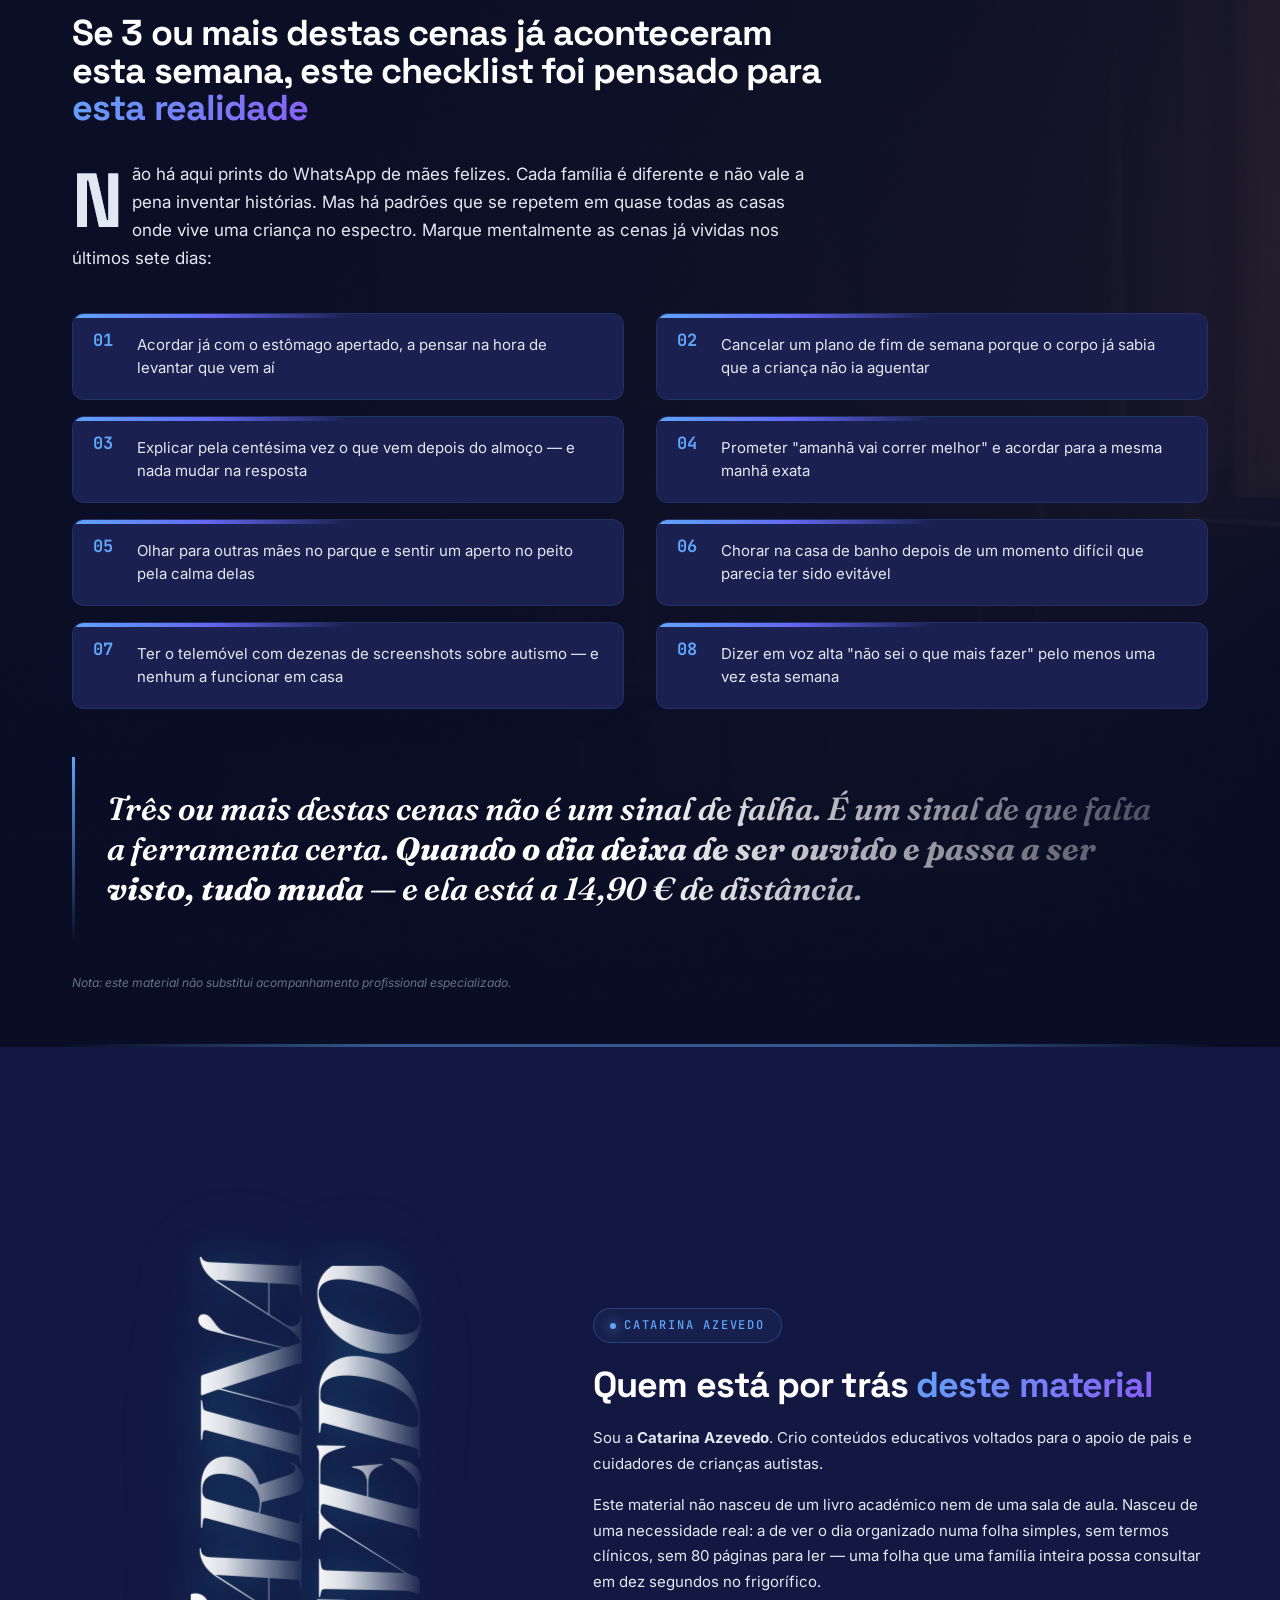
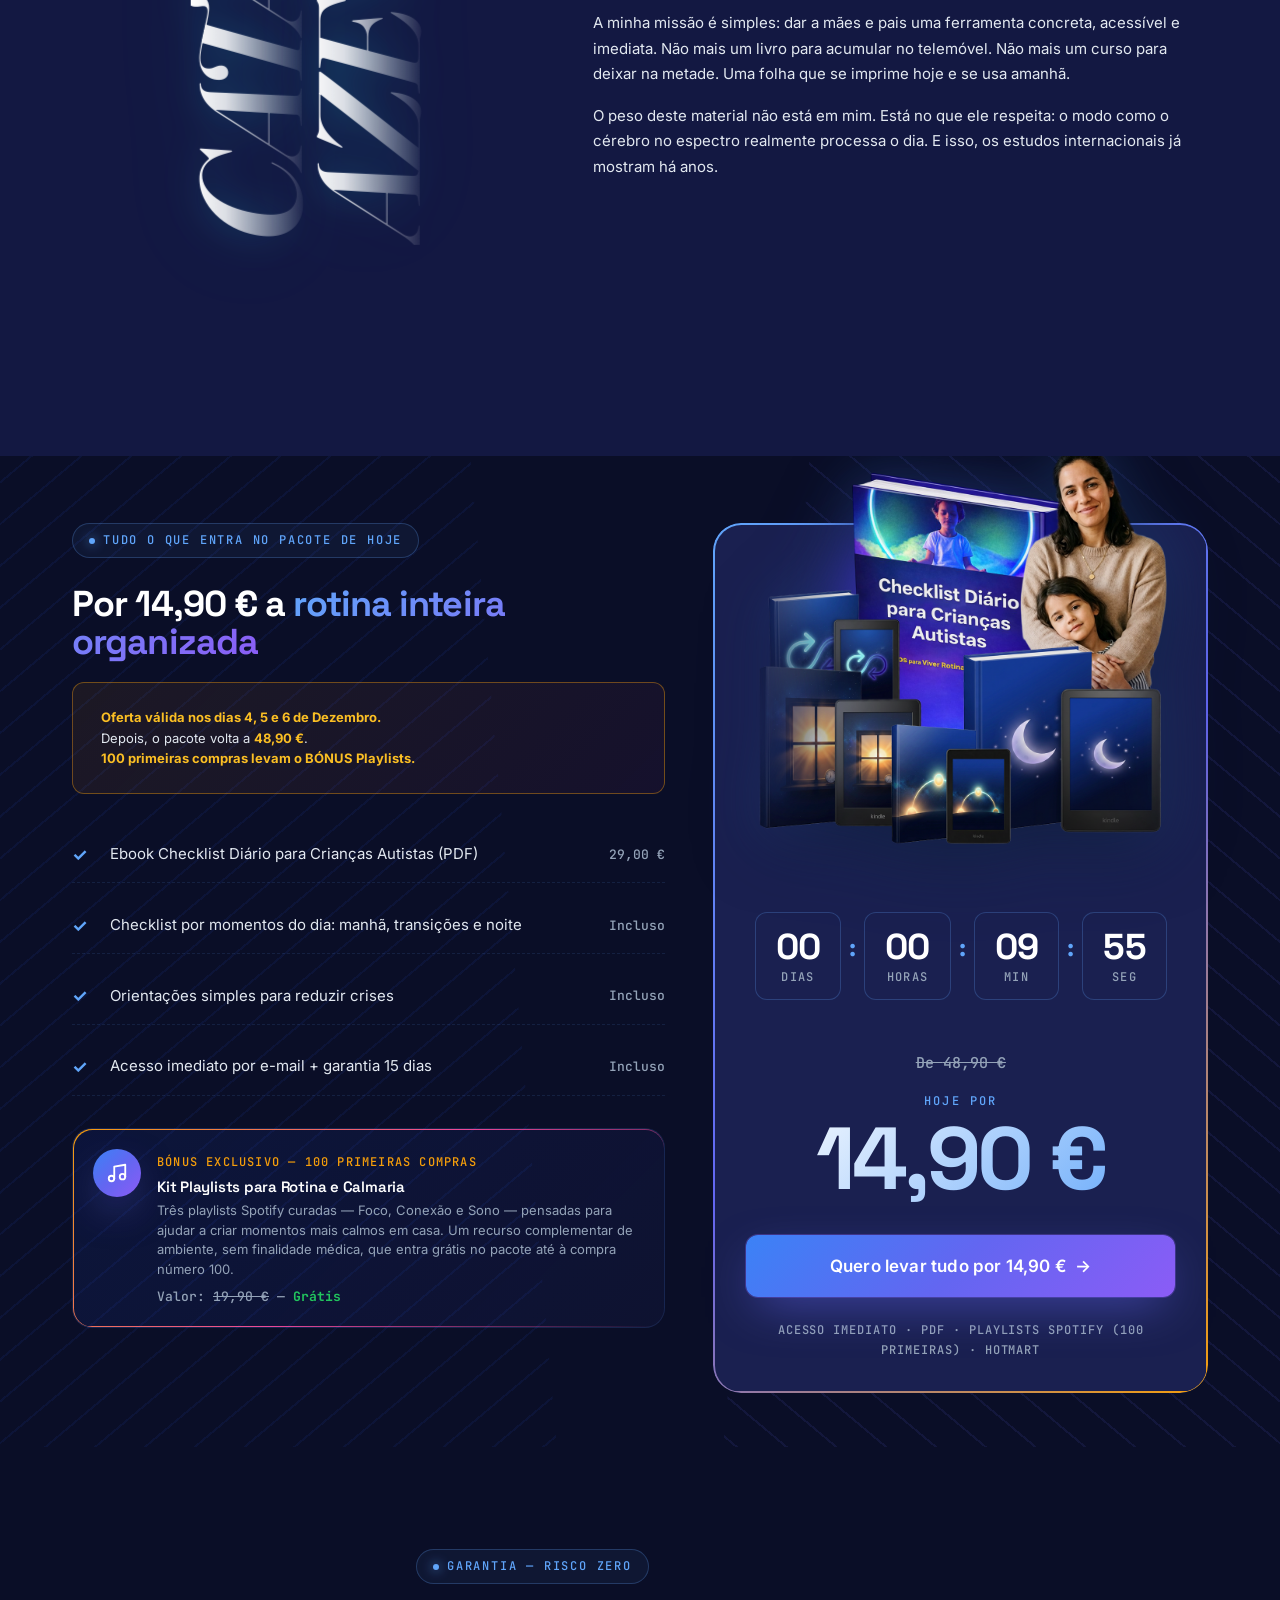
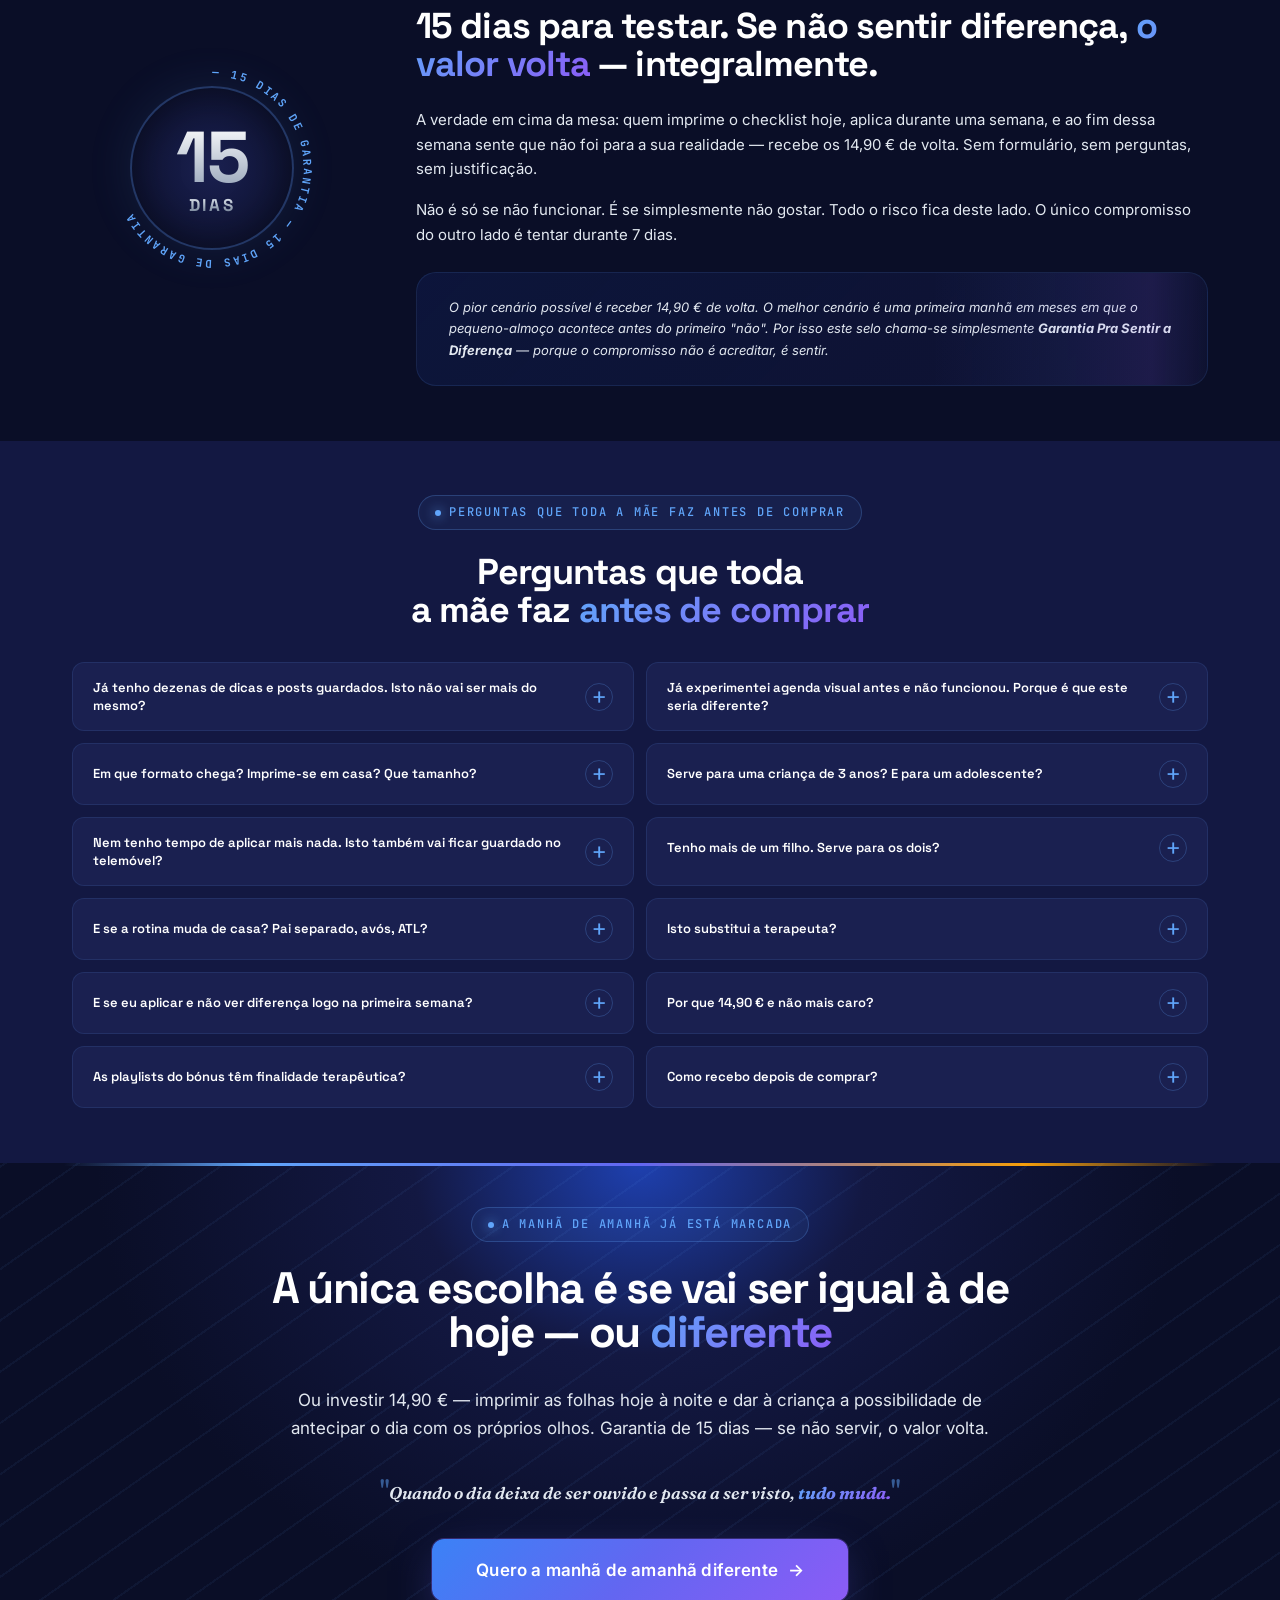
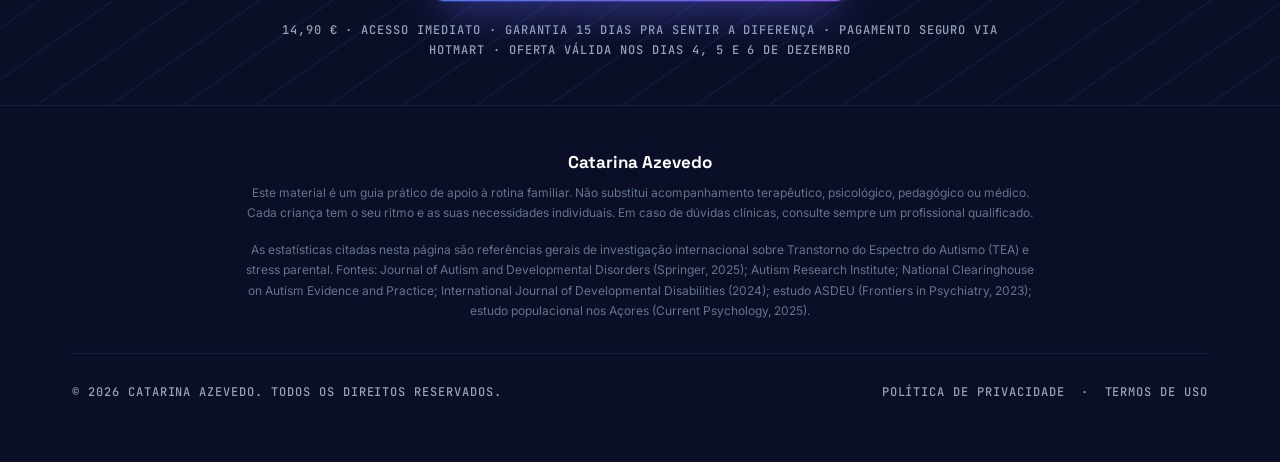
==== commit 50285da7: "feat(offer): sync dynamic date + 10min timer in offer section (same localStorage as nav)" ====
--- a/index.html
+++ b/index.html
@@ -445,7 +445,7 @@
         <h2 style="margin-top: 1rem;">Por 14,90 € a <span class="accent-grad">rotina inteira organizada</span></h2>
 
         <div class="offer__urgency">
-          <strong>Oferta válida até 30 de abril de 2026.</strong><br>
+          <strong>Oferta válida <span id="offer-dynamic-date">nos próximos dias</span>.</strong><br>
           Depois, o pacote volta a <strong>48,90 €</strong>.<br>
           <strong>100 primeiras compras levam o BÓNUS Playlists.</strong>
         </div>
@@ -667,7 +667,7 @@
         <span class="btn-arrow" aria-hidden="true">→</span>
       </a>
       <span class="final-cta__micro">
-        14,90 € · Acesso imediato · Garantia 15 dias pra sentir a diferença · Pagamento seguro via Hotmart · Oferta válida até 30 de abril de 2026
+        14,90 € · Acesso imediato · Garantia 15 dias pra sentir a diferença · Pagamento seguro via Hotmart · Oferta válida <span id="final-dynamic-date">nos próximos dias</span>
       </span>
     </div>
   </div>
--- a/assets/styles.css
+++ b/assets/styles.css
@@ -2453,152 +2453,196 @@
 
 @media (max-width: 767px) {
 
-  /* --- 2.1 HERO: aproximar imagem do texto --- */
+  /* --- 2.1 HERO: aproximar imagem do texto (v3: margin-top mais agressivo) --- */
   .hero__inner {
-    gap: 1rem;
+    gap: 0.25rem;
   }
   .hero__visual {
     min-height: 0;
-    margin-top: -0.5rem;
+    margin-top: -2rem;
+  }
+  .hero__mockup-wrap {
+    padding: 0;
   }
   .hero__mockup {
-    max-width: 92%;
-  }
-
-  /* --- 2.2 MECANISMO: texto fantasma nao cortar + ebook mais proximo --- */
+    max-width: 88%;
+  }
+
+  /* --- 2.2 MECANISMO: reset (sem overlap com secao anterior) --- */
+  .mec-card {
+    margin-top: 0;
+  }
   .orbit-scene {
-    margin-top: 2rem;
-    margin-bottom: 1.5rem;
+    margin-top: 1rem;
+    margin-bottom: 1rem;
     overflow: hidden;
+    padding: 2.5rem 0 2rem;
   }
   .orbit-scene__bg-word {
-    font-size: clamp(2.25rem, 10vw, 4.5rem);
+    font-size: clamp(1.75rem, 8vw, 3.25rem);
     letter-spacing: -0.02em;
+    max-width: 100%;
+    white-space: normal;
+    word-break: break-word;
   }
   .orbit-scene__bg-word--top {
     top: 0;
     right: 0;
     left: 0;
     text-align: center;
+    padding: 0 0.5rem;
   }
   .orbit-scene__bg-word--bottom {
     bottom: 0;
     left: 0;
     right: 0;
     text-align: center;
-    font-size: clamp(2rem, 9vw, 4rem);
+    font-size: clamp(1.5rem, 7vw, 2.75rem);
+    padding: 0 0.5rem;
   }
   .orbit-scene__mockup {
-    width: 220px;
+    width: 200px;
     margin-top: 0;
   }
 
-  /* --- 2.3 ROTINA (product__visual-split): imagem encostada no fim do card --- */
+  /* --- 2.3 ROTINA (product__visual-split): imagem encostar sem espaco branco --- */
   .product__visual-split {
-    height: 380px;
+    height: 360px;
   }
   .product__visual-split img {
     object-position: center bottom;
+    object-fit: cover;
+    height: 100%;
   }
   .product__visual-split::after {
-    background: linear-gradient(180deg, transparent 75%, rgba(10,14,39,0.35) 100%);
-  }
-
-  /* --- 2.4 ZIGZAG mobile: numero dentro do card, menor --- */
+    background: none;
+  }
+
+  /* --- 2.4 ZIGZAG mobile: numero dentro do card, menor, a esquerda --- */
+  .zigzag {
+    gap: 2rem;
+  }
   .zigzag__row {
     position: relative;
+    grid-template-columns: 1fr;
   }
   .zigzag__num {
     position: absolute;
-    top: 0.5rem;
-    left: 1rem;
+    top: 0.25rem;
+    left: 0.75rem;
     padding: 0;
-    font-size: 3.5rem;
+    font-size: 3rem;
     line-height: 1;
     text-align: left;
-    color: rgba(255, 255, 255, 0.1);
+    color: rgba(255, 255, 255, 0.12);
     z-index: 0;
+    pointer-events: none;
   }
   .zigzag__card {
-    padding: 3.75rem 1.5rem 1.75rem;
+    padding: 3.25rem 1.25rem 1.5rem;
+    overflow: hidden;
+  }
+  .zigzag__card-text {
+    position: relative;
+    z-index: 1;
   }
   .zigzag__card-text h3 {
     position: relative;
     z-index: 1;
-  }
-
-  /* --- 2.5 AUTORA: nome diagonal + menos padding --- */
+    font-size: var(--text-lg);
+  }
+
+  /* --- 2.5 AUTORA: nome diagonal -20deg + padding reduzido ~70% --- */
   .author__grid {
-    gap: 1.5rem;
+    gap: 0.75rem;
   }
   .author__visual {
-    min-height: 220px;
-    padding: 1rem 0;
+    min-height: 180px;
+    padding: 0.5rem 0;
     margin: 0;
   }
   .author__name-vertical {
-    transform: translate(-50%, -50%) rotate(-18deg);
+    transform: translate(-50%, -50%) rotate(-20deg);
     flex-direction: column;
-    gap: 0.15em;
+    gap: 0.1em;
   }
   .author__name-line {
-    font-size: clamp(3rem, 12vw, 4.5rem);
+    font-size: clamp(2.75rem, 11vw, 4rem);
     line-height: 0.9;
   }
-
-  /* --- 2.6 OFERTA: card nao cortar conteudo --- */
+  .section--alt#autora {
+    padding-block: clamp(1rem, 3vw, 2rem);
+  }
+
+  /* --- 2.6 OFERTA: mockup maior transbordando pra fora do card --- */
+  .offer__card {
+    overflow: visible;
+  }
   .offer__right {
-    padding: 1.5rem 1.25rem;
-    overflow: hidden;
+    padding: 1.5rem 1rem;
+    overflow: visible;
   }
   .offer__right-mockup {
-    width: 260px;
-    max-width: 90%;
-    margin: -3rem auto 1rem;
+    width: 320px;
+    max-width: 100%;
+    margin: -5rem auto 1rem;
   }
   .offer__left h2 {
     font-size: var(--text-2xl);
   }
   .offer__price__big {
-    font-size: clamp(2.75rem, 12vw, 4rem);
+    font-size: clamp(2.5rem, 11vw, 3.5rem);
   }
   .countdown-timer {
-    gap: 0.35rem;
-    margin: 1.25rem 0;
+    gap: 0.25rem;
+    margin: 1rem 0;
   }
   .countdown-timer__block {
-    padding: 0.6rem 0.65rem;
-    min-width: 52px;
+    padding: 0.5rem 0.5rem;
+    min-width: 46px;
   }
   .countdown-timer__num {
-    font-size: 1.25rem;
+    font-size: 1.1rem;
   }
   .countdown-timer__label {
     font-size: 0.5rem;
   }
   .countdown-timer__sep {
-    font-size: 1rem;
-    margin-top: -0.5rem;
+    font-size: 0.9rem;
+    margin-top: -0.4rem;
   }
   .offer__bonus-inline {
     padding: 1rem;
   }
+  .offer__bonus-inline h3 {
+    font-size: var(--text-base);
+  }
+  .offer__bonus-inline p {
+    font-size: var(--text-xs);
+  }
   .offer__urgency {
-    padding: 1rem 1.15rem;
-    font-size: var(--text-xs);
+    padding: 0.9rem 1rem;
+    font-size: 0.75rem;
+    line-height: 1.5;
   }
   .offer__stack li {
     grid-template-columns: 20px 1fr;
-    gap: 0.6rem;
-    font-size: var(--text-sm);
+    gap: 0.5rem;
+    font-size: 0.8125rem;
+    padding: 0.6rem 0;
   }
   .offer__stack li .stack-val {
     grid-column: 2;
     font-size: 0.6875rem;
-    margin-top: 0.25rem;
+    margin-top: 0.2rem;
   }
   .btn-lg {
-    font-size: 0.9375rem;
-    padding: 0.9rem 1rem;
-  }
-}
+    font-size: 0.875rem;
+    padding: 0.85rem 0.85rem;
+    white-space: normal;
+  }
+  .btn-block {
+    width: 100%;
+    max-width: 100%;
+  }
+}
